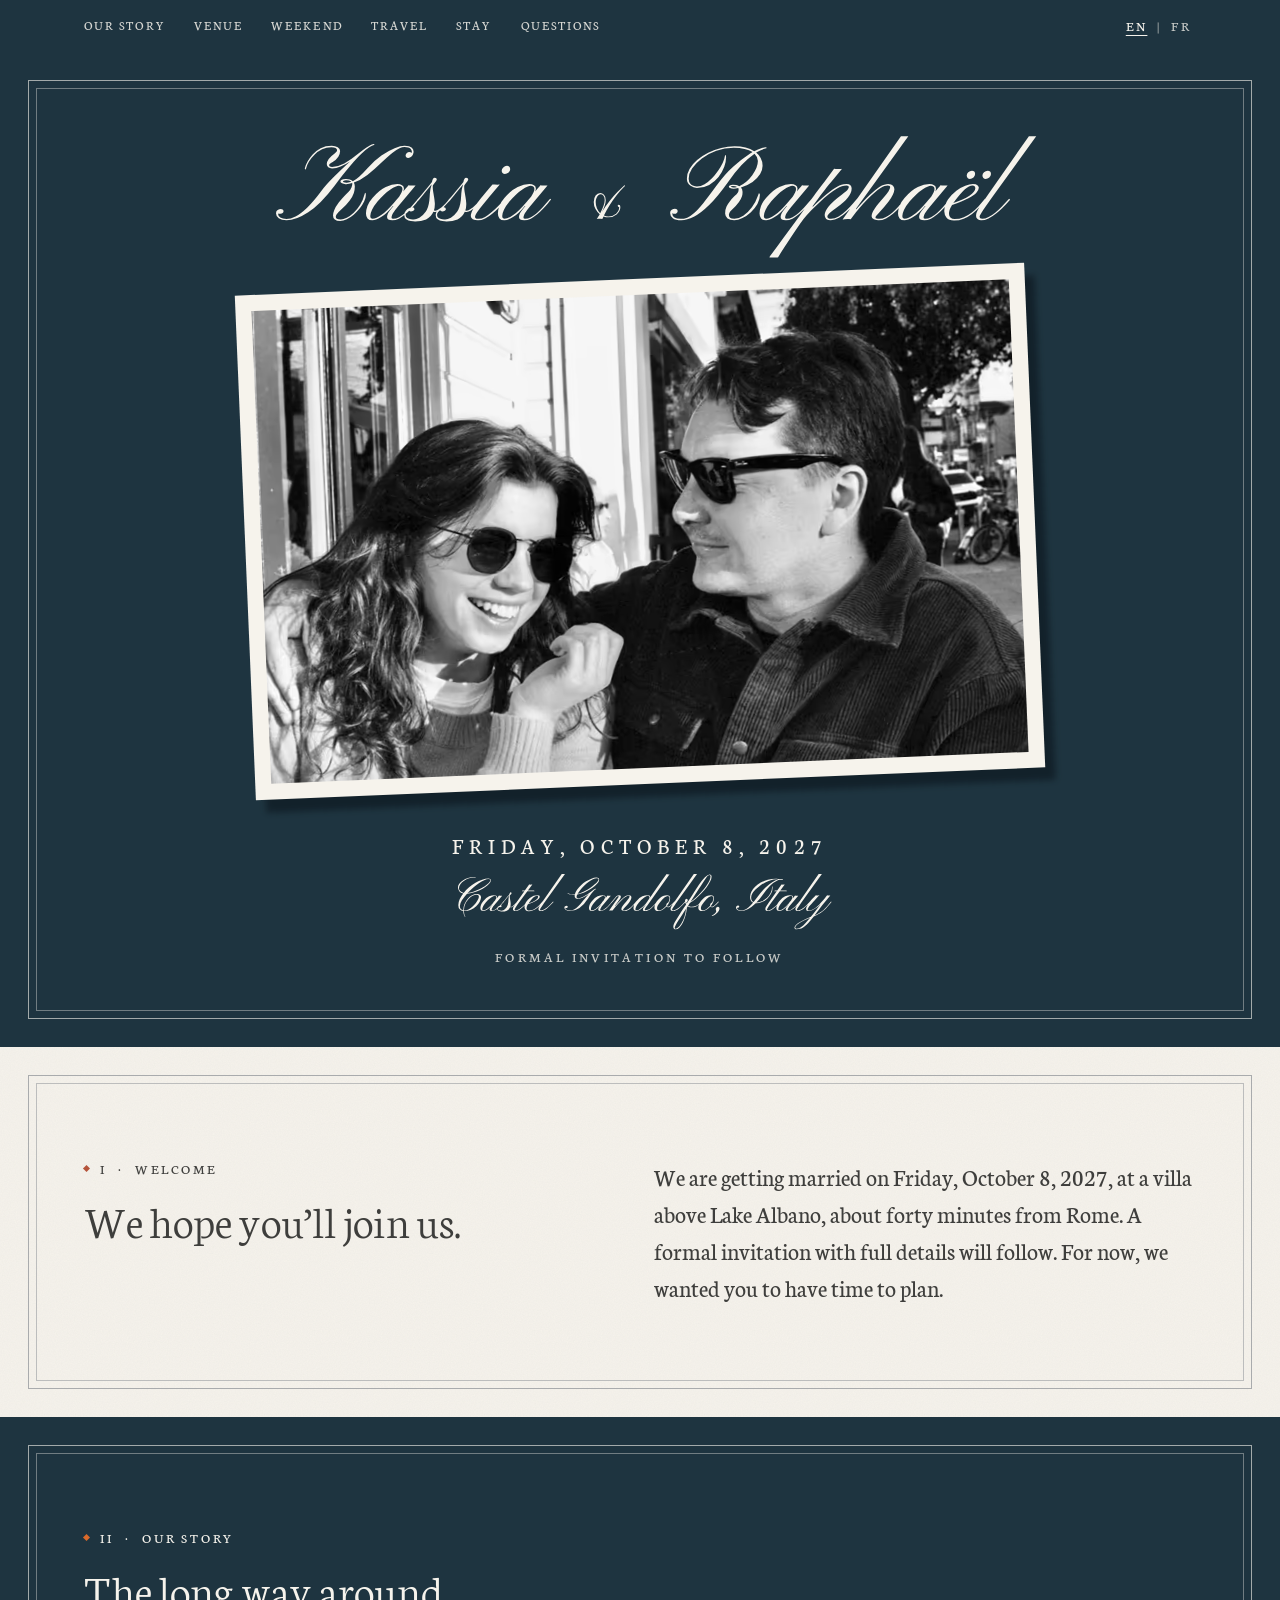
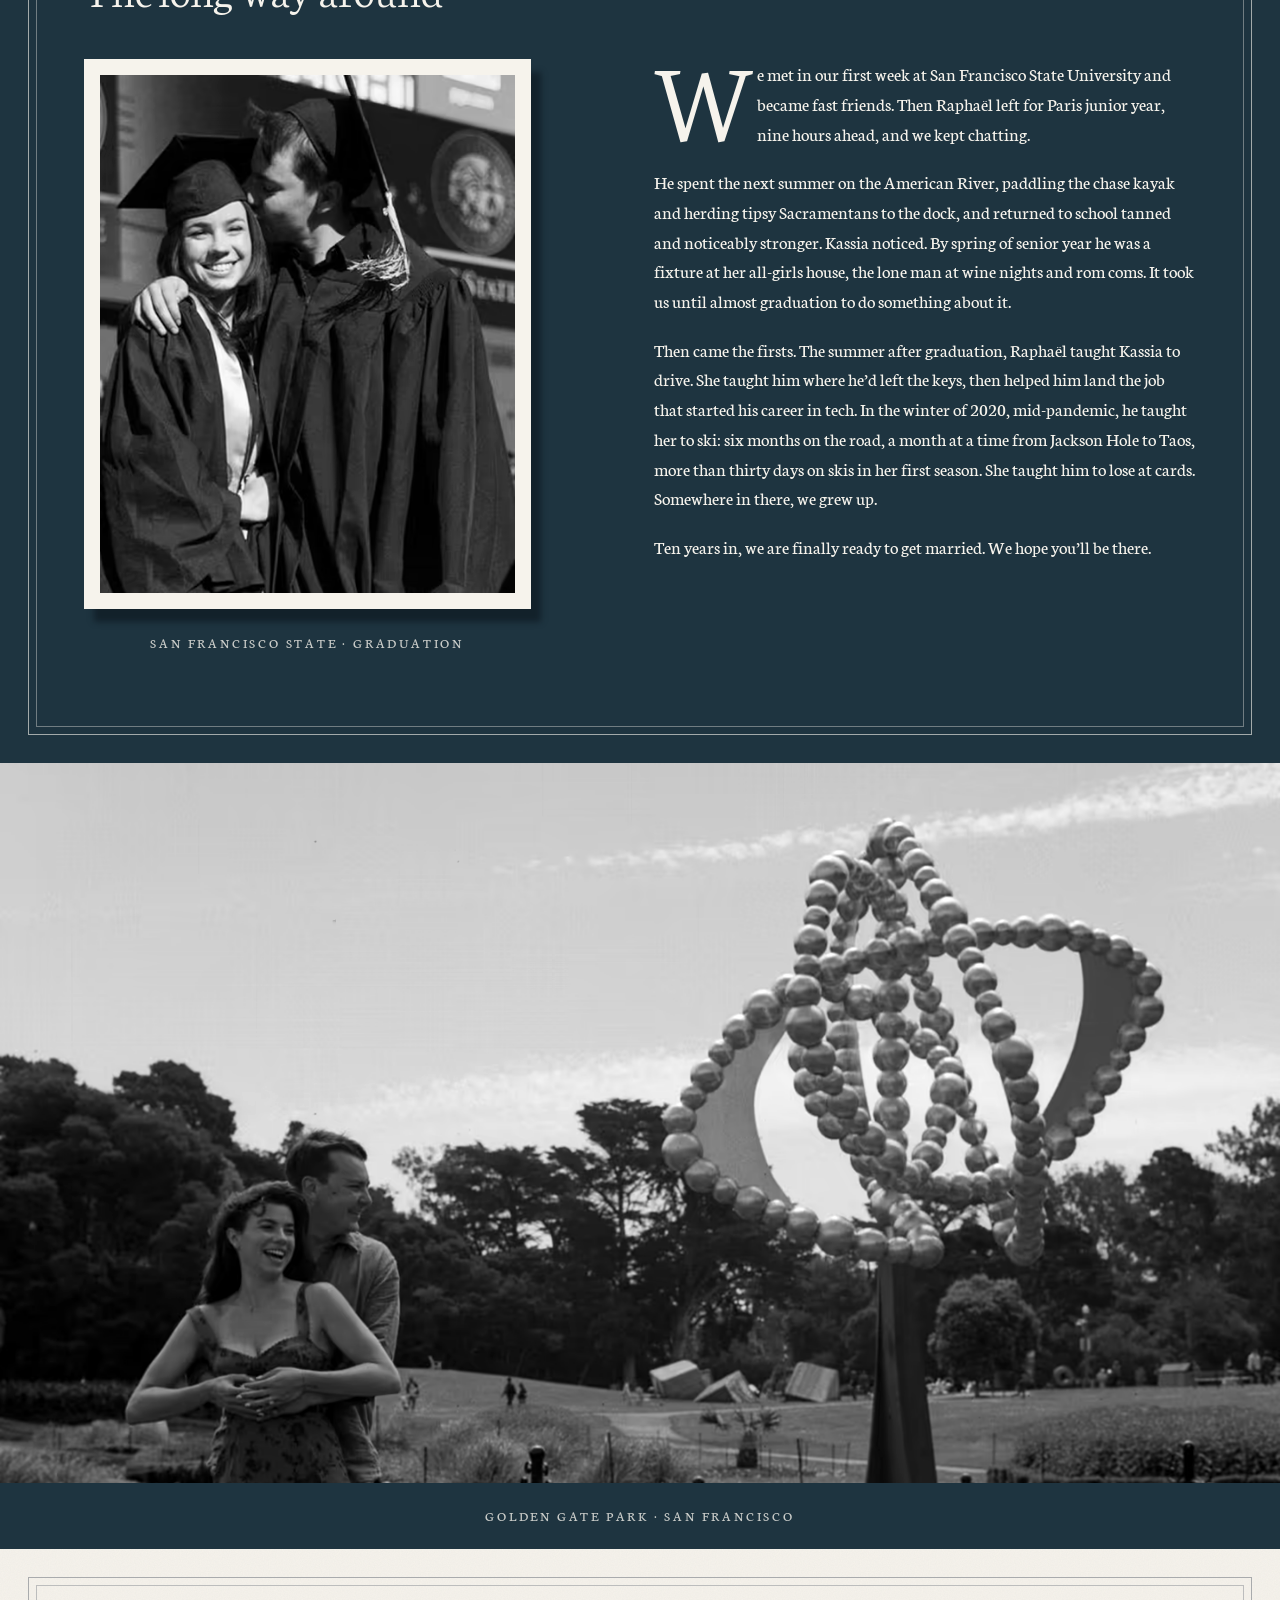
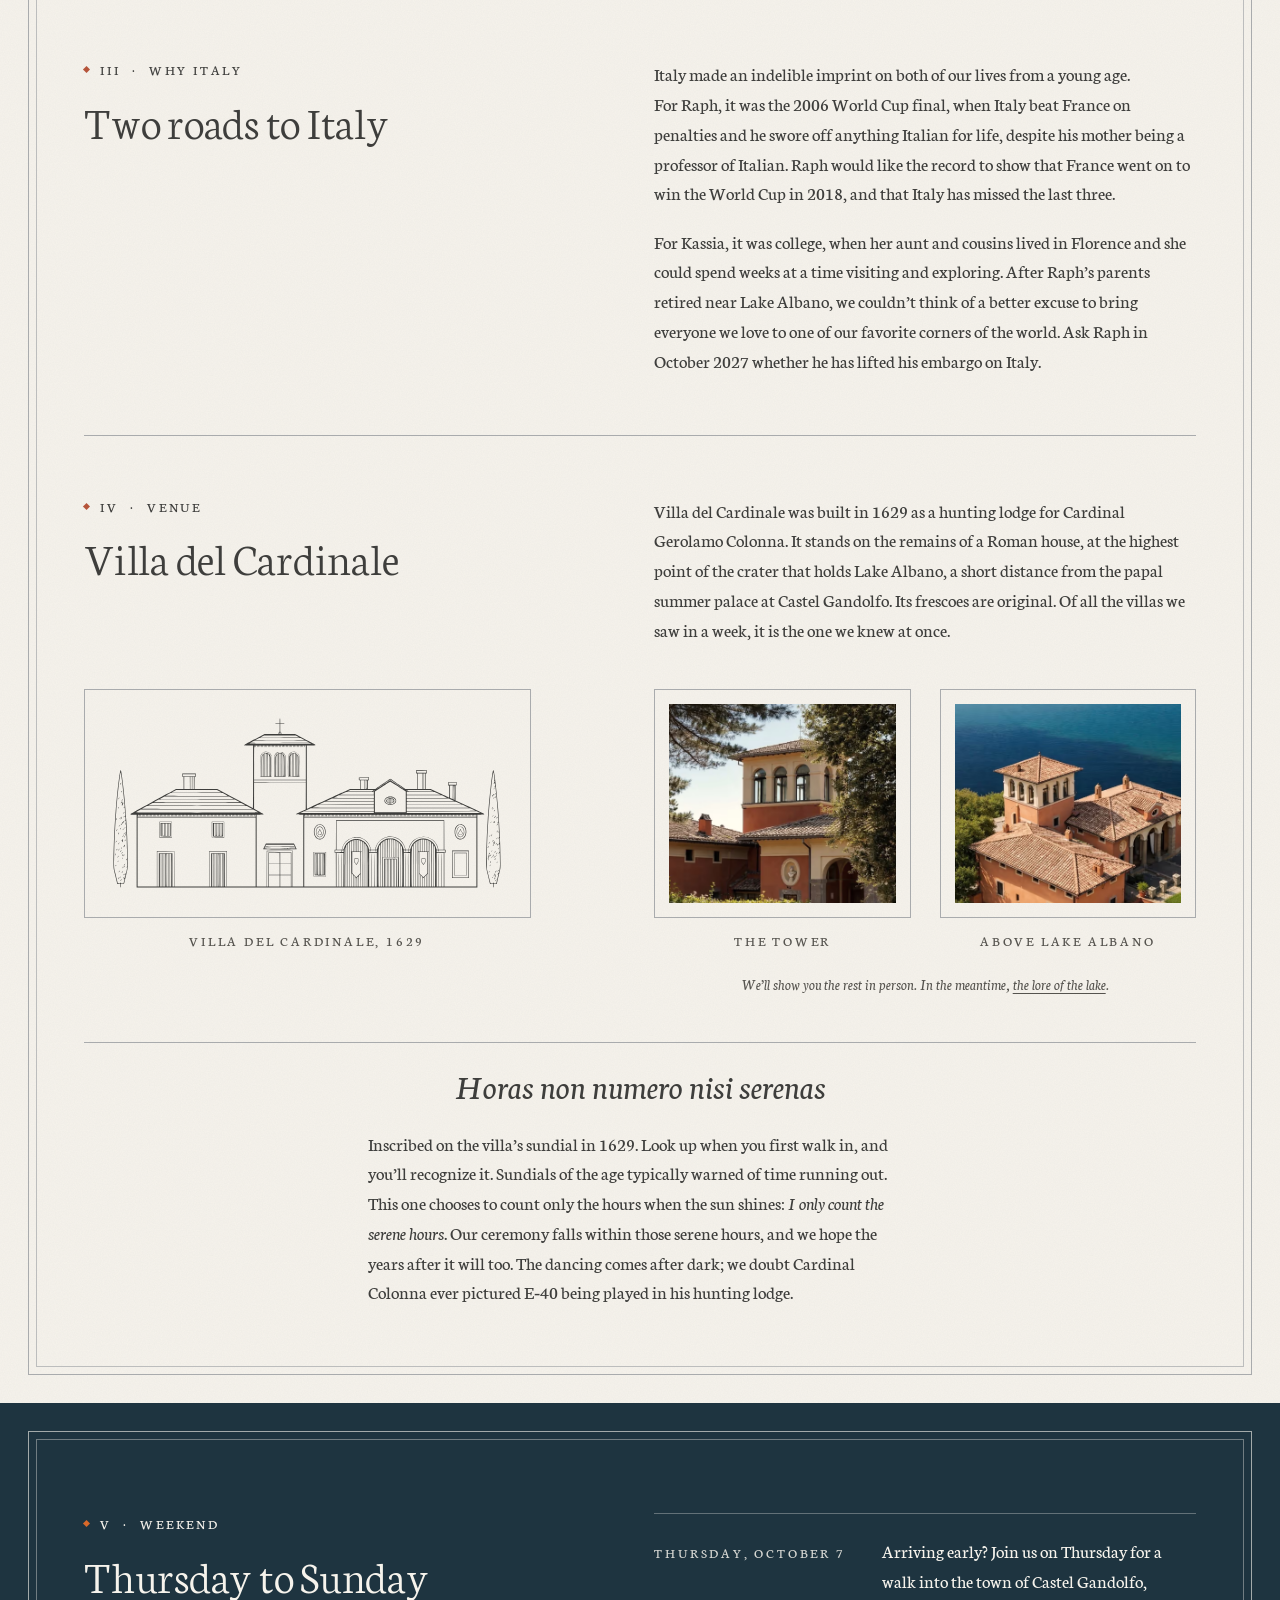
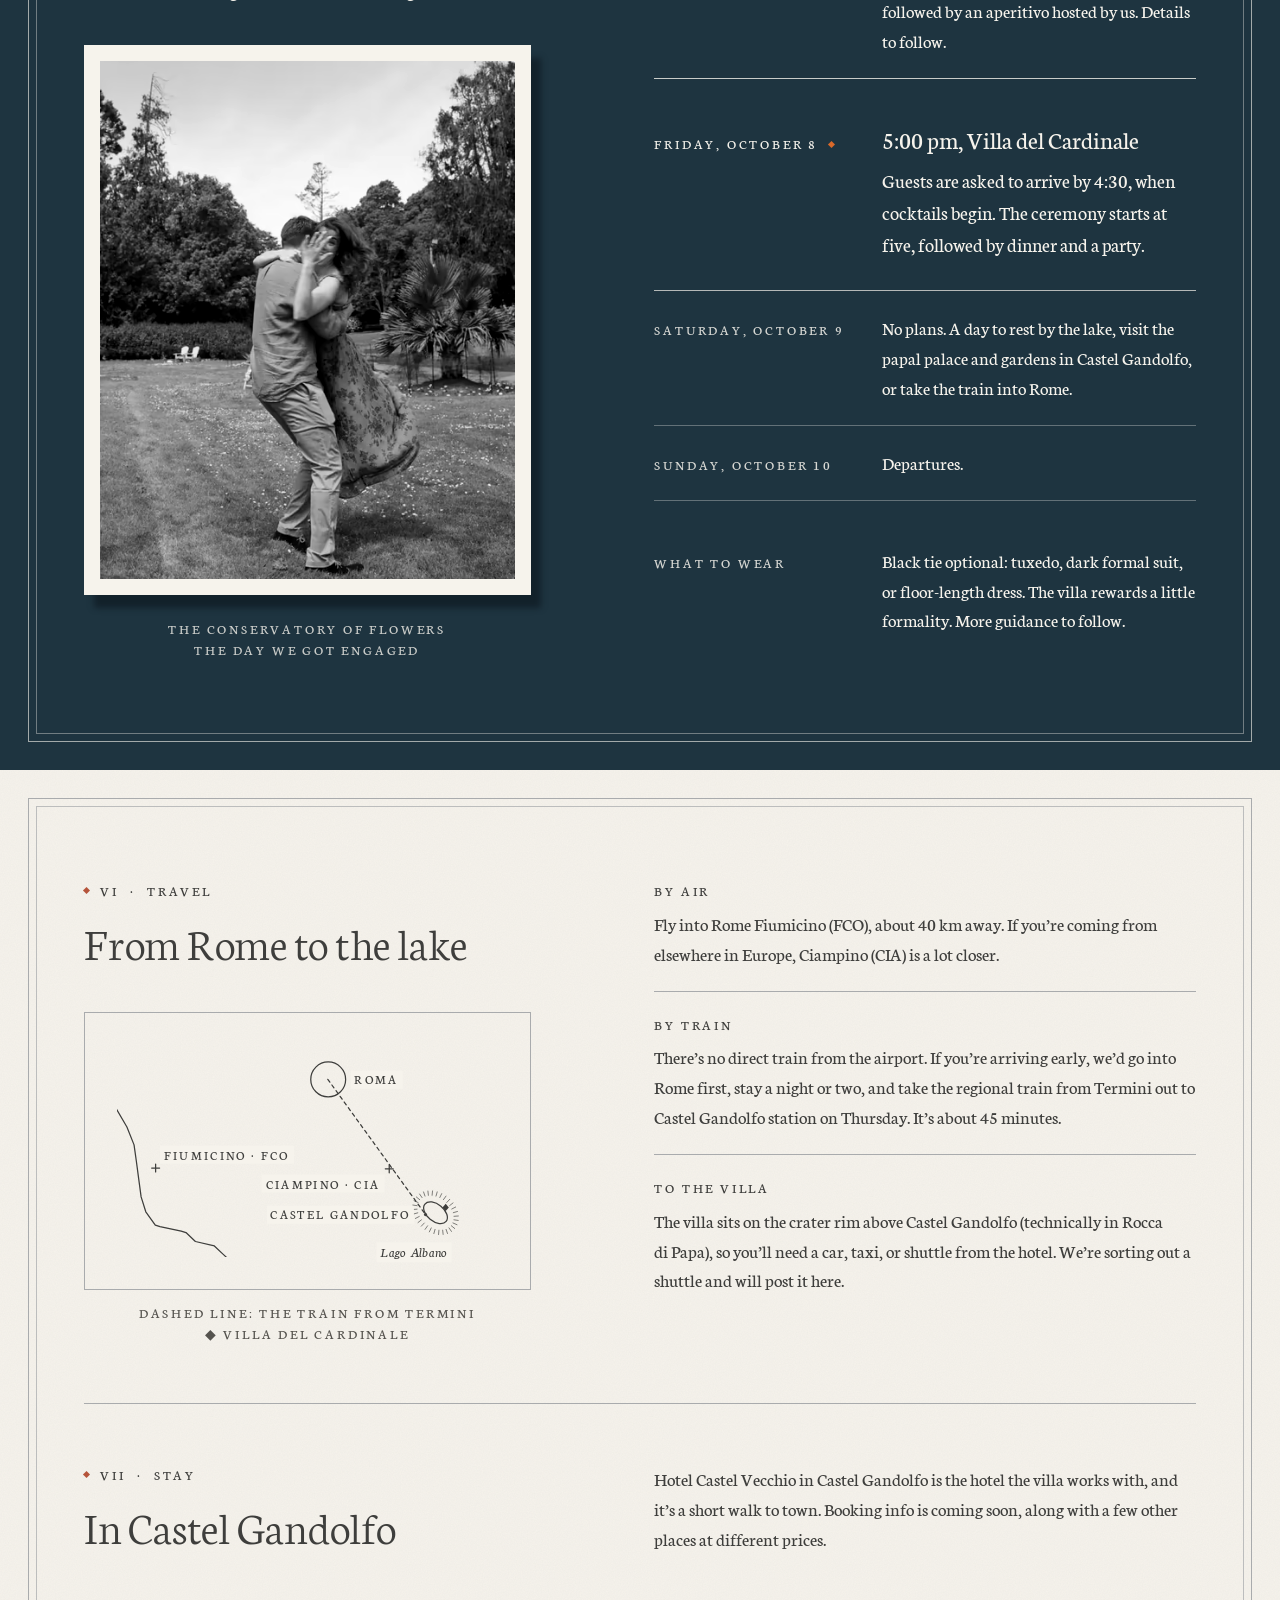
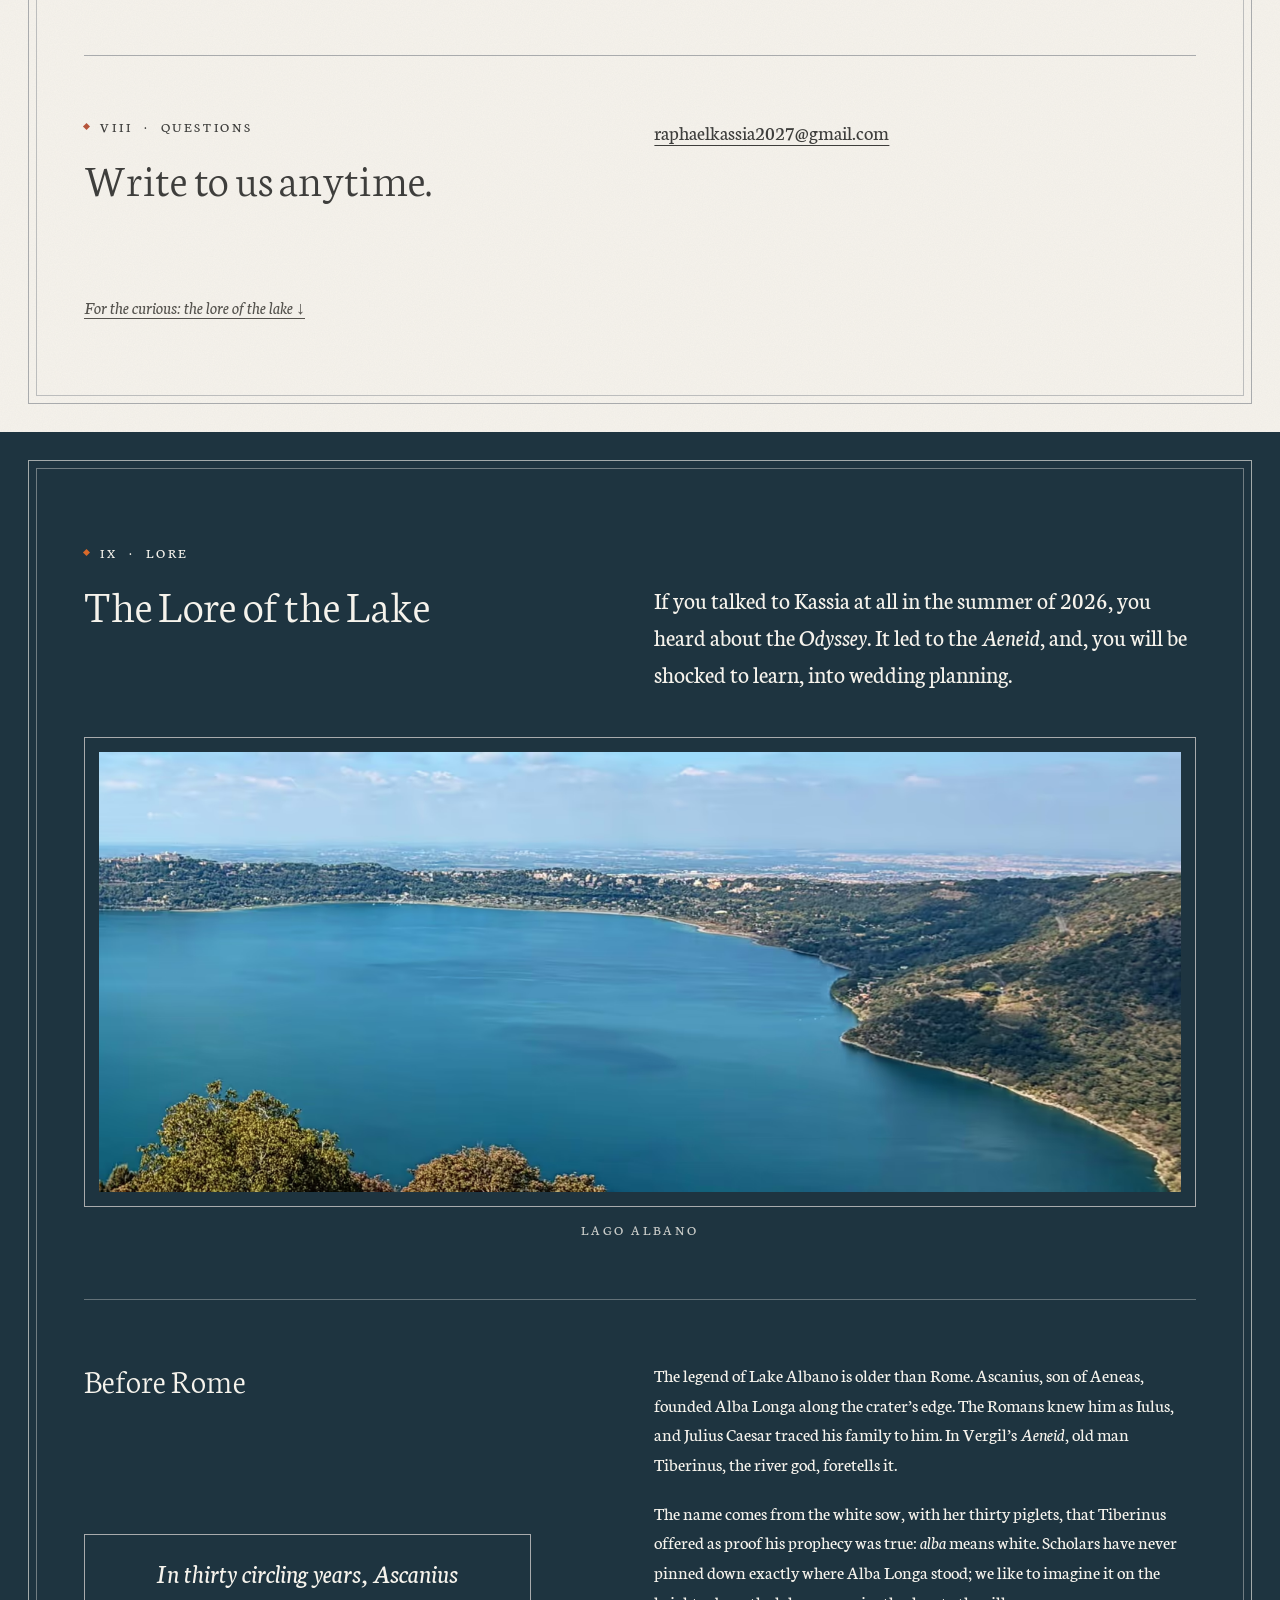
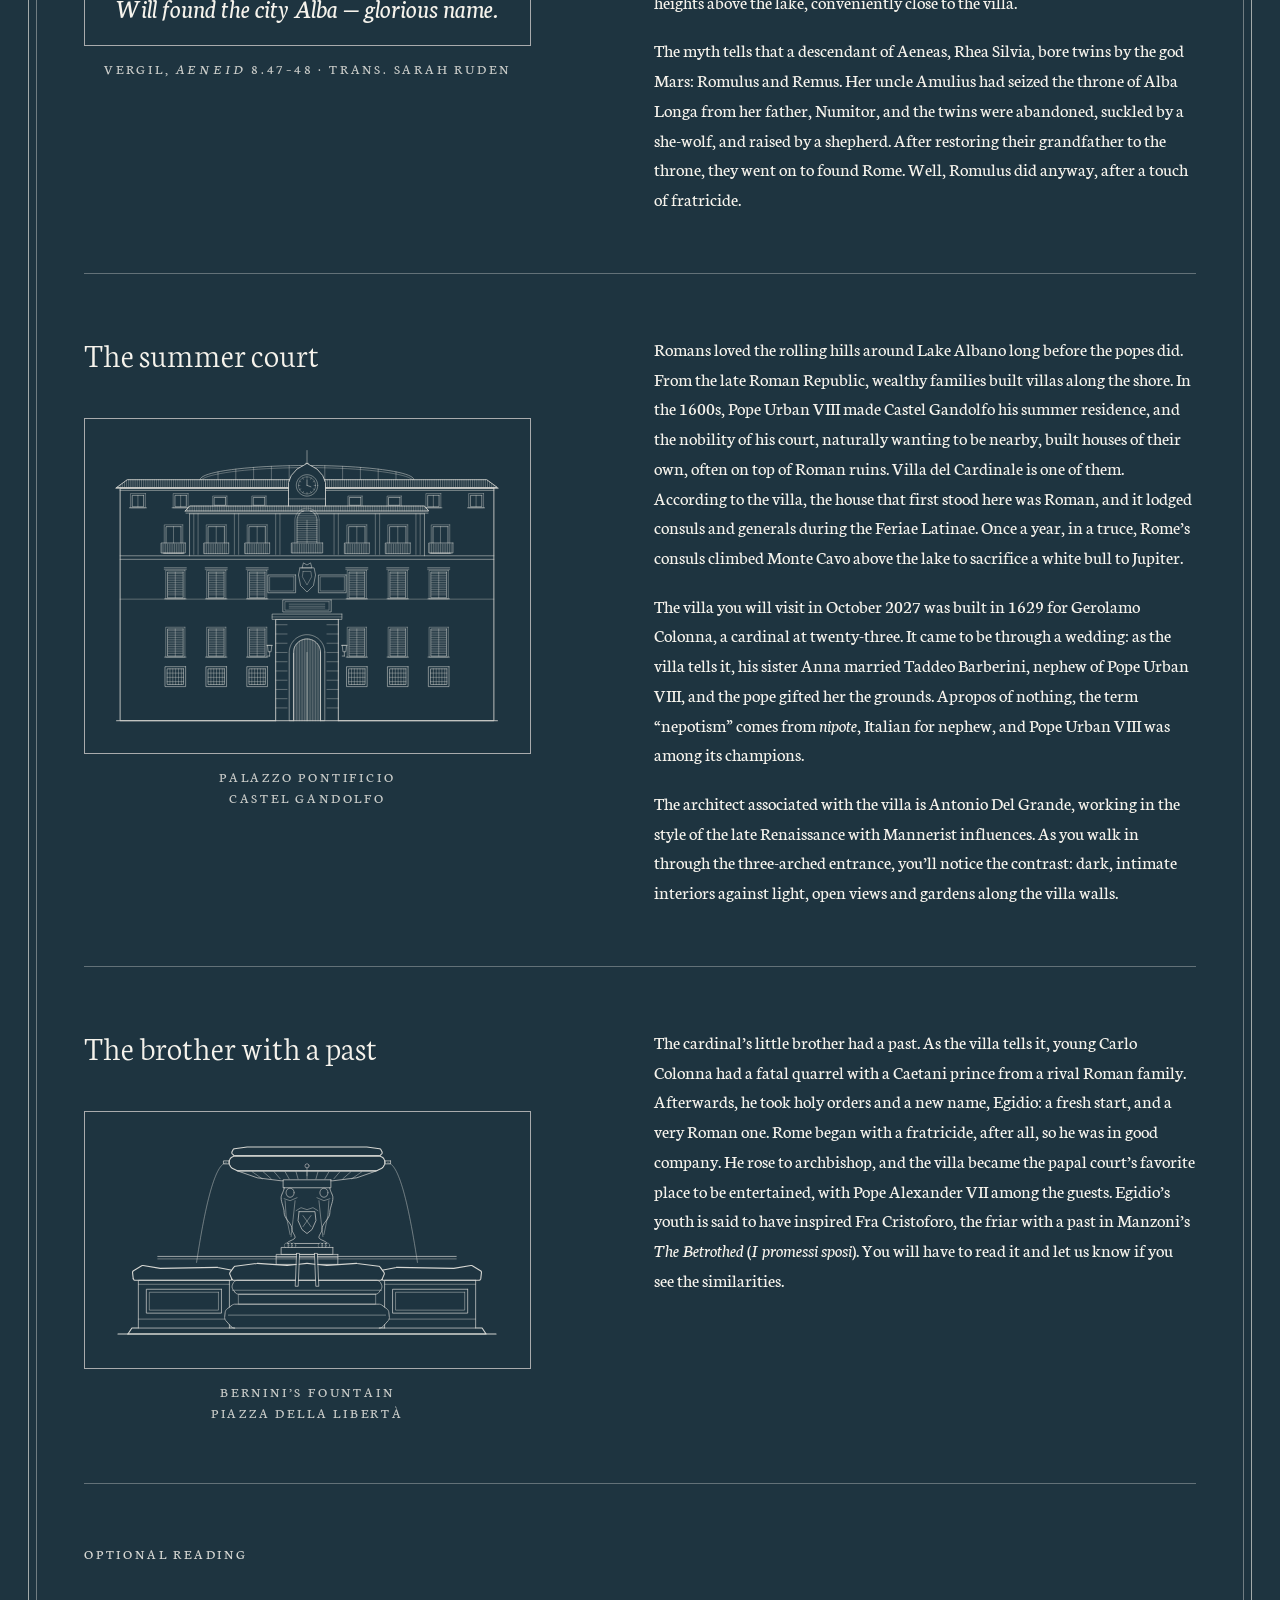
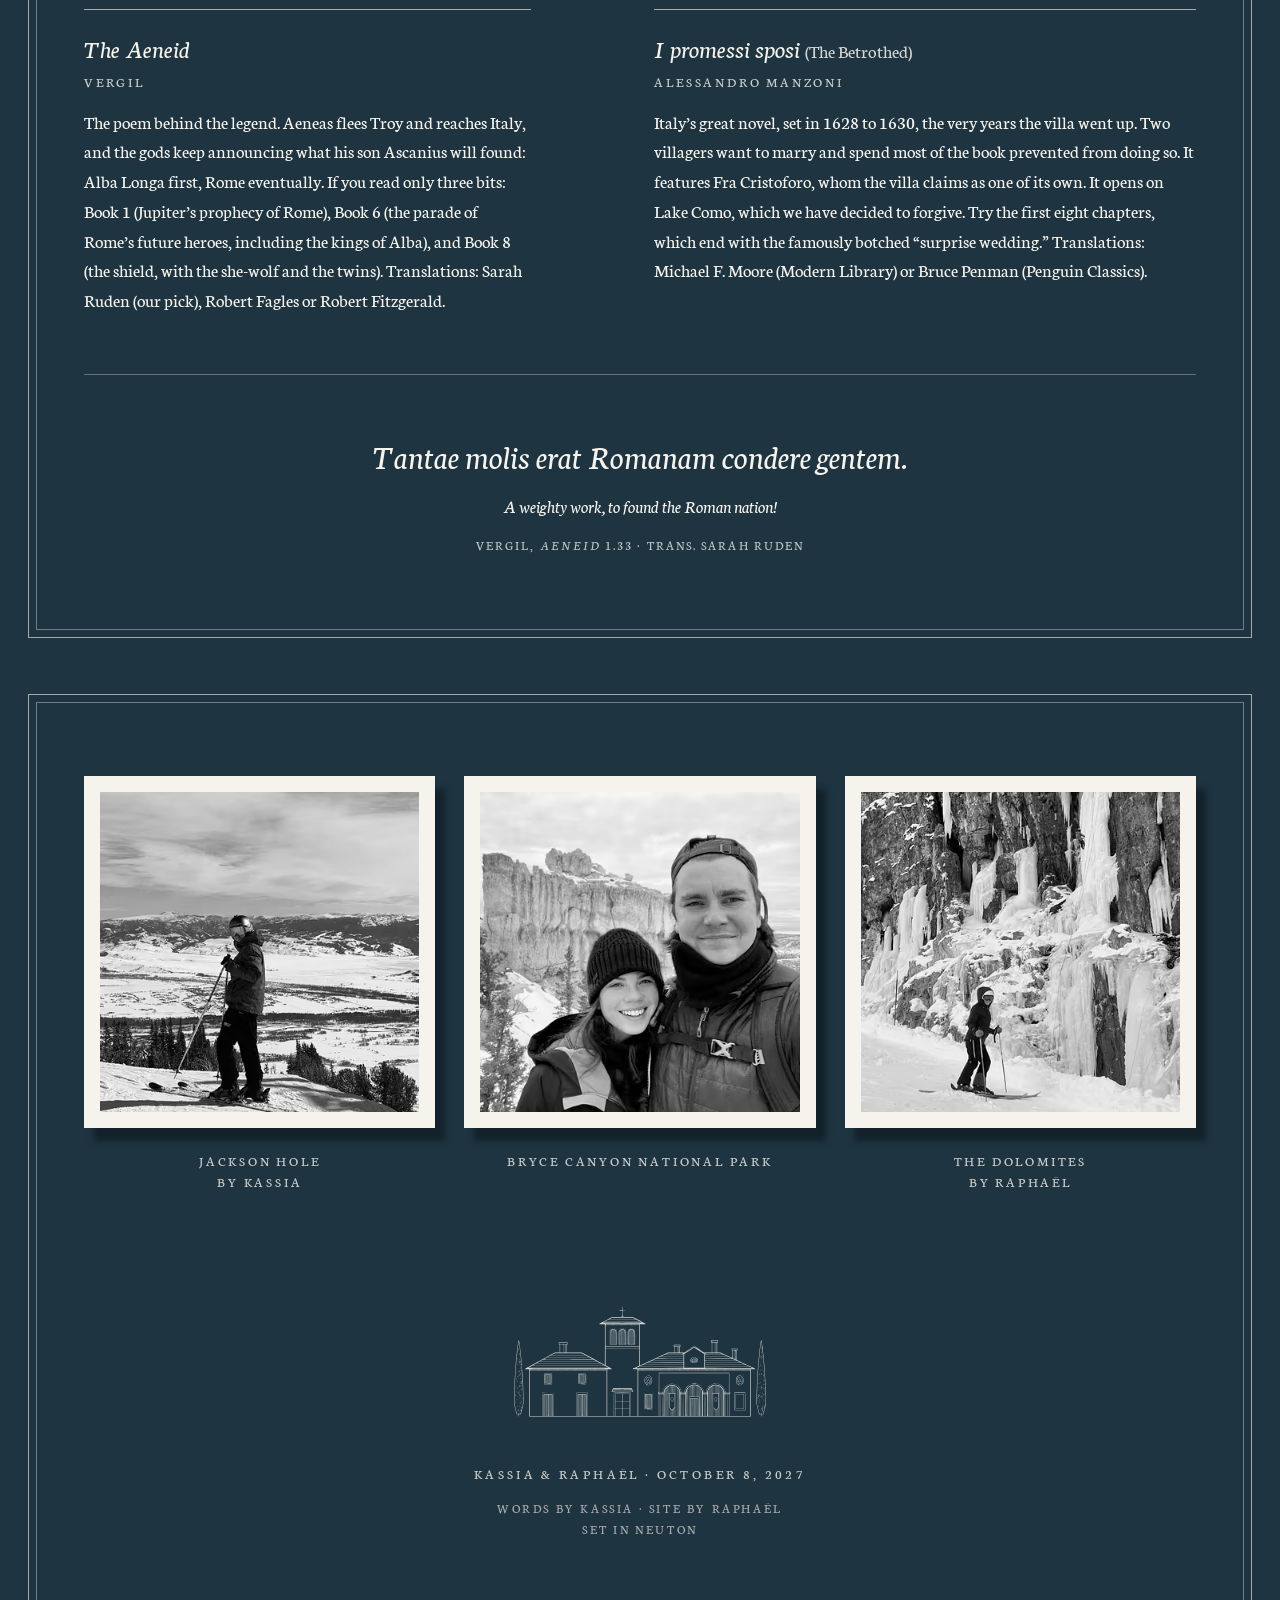
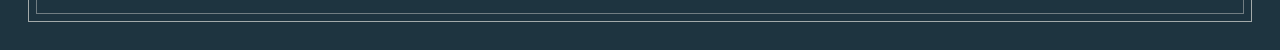
==== index.html @ 66d71f10 "Sculpture photo: the full-resolution film scan Replaces the full-width sculpture photo with Kassia's" ====
<!doctype html>
<html lang="en">
<head>
  <meta charset="utf-8">
  <meta name="viewport" content="width=device-width, initial-scale=1">
  <!-- Private site: keep out of search engines. Link previews (iMessage, WhatsApp, email) still work. -->
  <meta name="robots" content="noindex, nofollow">
  <title>Kassia &amp; Raphaël · October 8, 2027</title>
  <meta name="description" content="Kassia &amp; Raphaël are getting married on Friday, October 8, 2027, at Villa del Cardinale above Lake Albano, near Rome.">
  <meta name="theme-color" content="#1E3440">

  <!-- Link previews (iMessage, WhatsApp, Facebook, Slack, X). Scrapers don't run JavaScript and /fr serves this
       same file, so the preview is in English for both languages. -->
  <meta property="og:type" content="website">
  <meta property="og:site_name" content="Kassia &amp; Raphaël">
  <meta property="og:url" content="https://kassiaraphael.com/">
  <meta property="og:title" content="Kassia &amp; Raphaël · October 8, 2027">
  <meta property="og:description" content="Castel Gandolfo, Italy. We hope you’ll be there.">
  <meta property="og:image" content="https://kassiaraphael.com/images/og.jpg?v=6">
  <meta property="og:image:type" content="image/jpeg">
  <meta property="og:image:width" content="1200">
  <meta property="og:image:height" content="630">
  <meta property="og:image:alt" content="Kassia &amp; Raphaël in script above a tilted black-and-white photograph of the two of them">
  <meta property="og:locale" content="en_US">
  <meta property="og:locale:alternate" content="fr_FR">
  <meta name="twitter:card" content="summary_large_image">
  <meta name="twitter:title" content="Kassia &amp; Raphaël · October 8, 2027">
  <meta name="twitter:description" content="Castel Gandolfo, Italy. We hope you’ll be there.">
  <meta name="twitter:image" content="https://kassiaraphael.com/images/og.jpg?v=6">
  <meta name="twitter:image:alt" content="Kassia &amp; Raphaël in script above a tilted black-and-white photograph of the two of them">

  <!-- Icons: the villa, simplified for 16-48px (source: assets/favicon-source.svg).
       Bump ?v= whenever an icon or the preview image changes, so browsers and apps fetch the new one. -->
  <link rel="icon" href="/favicon.ico?v=3" sizes="16x16 32x32 48x48">
  <link rel="icon" href="/images/icon-192.png?v=3" type="image/png" sizes="192x192">
  <link rel="icon" href="/images/icon-512.png?v=3" type="image/png" sizes="512x512">
  <link rel="apple-touch-icon" href="/images/apple-touch-icon.png?v=3">

  <link rel="preload" href="/fonts/neuton-400.woff2" as="font" type="font/woff2" crossorigin>
  <link rel="preload" as="image" type="image/avif" imagesrcset="/images/hero-cafe-graded-800.avif 800w, /images/hero-cafe-graded-1200.avif 1200w, /images/hero-cafe-graded-1576.avif 1576w" imagesizes="(max-width: 759px) 100vw, 62vw" fetchpriority="high">
  <link rel="stylesheet" href="/styles.css">
  <script>document.documentElement.className = "js";</script>
</head>
<body>
  <a class="skip" href="#main" data-t="skip_link"></a>

  <!-- Sticky, minimal. Nav labels are the section labels (same content keys). -->
  <header class="topbar">
    <!-- Phones: the monogram stands in for the section links -->
    <a class="mono" href="#main" aria-label="K &amp; R, Kassia &amp; Raphaël, back to the top">K&nbsp;&amp;&nbsp;R</a>
    <nav class="nav" data-t-aria="nav_label">
      <a href="#story" data-t="story_label"></a>
      <a href="#venue" data-t="venue_label"></a>
      <a href="#weekend" data-t="weekend_label"></a>
      <a href="#travel" data-t="travel_label"></a>
      <a href="#stay" data-t="stay_label"></a>
      <a href="#questions" data-t="questions_label"></a>
    </nav>
    <div class="lang" role="group" data-t-aria="lang_label">
      <button type="button" data-lang="en" aria-pressed="true" lang="en">EN</button>
      <span aria-hidden="true">|</span>
      <button type="button" data-lang="fr" aria-pressed="false" lang="fr">FR</button>
    </div>
  </header>

  <noscript><p class="noscript">This page needs JavaScript to show its text. · Cette page a besoin de JavaScript pour afficher son texte. · raphaelkassia2027@gmail.com</p></noscript>

  <main id="main">
    <!-- HERO (albano) -->
    <section class="sheet albano hero">
      <!-- Script lines are outlined Pinyon Script (SVG paths, no web font); the words are in the visually hidden text. -->
      <h1 class="names"><span class="vh">Kassia &amp; Raphaël</span><span class="name" aria-hidden="true"><svg class="glyphs" viewBox="0 -1768 5084 2555" style="width:2.4824em" aria-hidden="true" focusable="false"><path d="M199 2Q105 2 52 -38Q0 -77 0 -132Q0 -178 31 -196Q62 -215 93 -215Q109 -215 126 -205Q143 -195 143 -170Q143 -151 126 -136Q109 -121 86 -121Q73 -121 61 -122Q49 -124 39 -130V-124Q39 -81 82 -52Q125 -24 198 -24Q274 -24 371 -73Q468 -122 590 -239Q713 -356 863 -560Q946 -673 1090 -816Q1234 -959 1403 -1115Q1309 -1052 1226 -1018Q1143 -983 1063 -983Q1019 -983 991 -1004Q963 -1024 963 -1064Q963 -1160 1112 -1267Q1159 -1300 1159 -1321Q1159 -1354 1130 -1368Q1100 -1383 1050 -1383Q956 -1383 874 -1344Q793 -1305 730 -1244Q666 -1182 626 -1114Q585 -1046 572 -988Q564 -962 558 -962Q547 -962 547 -980Q547 -990 549 -996Q560 -1039 596 -1108Q633 -1177 695 -1246Q757 -1316 848 -1364Q938 -1411 1057 -1411Q1126 -1411 1171 -1382Q1216 -1354 1216 -1311Q1216 -1260 1182 -1204Q1148 -1149 1068 -1099Q1040 -1081 1024 -1070Q1008 -1060 1008 -1043Q1008 -1030 1024 -1020Q1039 -1011 1063 -1011Q1173 -1011 1294 -1076Q1415 -1140 1551 -1255Q1648 -1333 1709 -1374Q1770 -1415 1804 -1430Q1838 -1446 1853 -1446Q1867 -1446 1867 -1438Q1867 -1429 1857 -1426Q1825 -1417 1769 -1382Q1713 -1347 1625 -1264Q1537 -1182 1410 -1034Q1282 -886 1107 -651Q848 -307 611 -152Q374 2 199 2ZM1217 14Q1081 14 1081 -90Q1081 -132 1104 -190Q1126 -249 1190 -334Q1254 -419 1377 -540Q1415 -577 1431 -620Q1447 -662 1447 -685Q1447 -695 1444 -704Q1384 -685 1331 -684Q1282 -682 1252 -699Q1221 -716 1221 -735Q1221 -752 1247 -766Q1273 -781 1323 -782Q1364 -783 1399 -774Q1434 -764 1457 -741Q1517 -771 1582 -831Q1648 -891 1730 -983Q1866 -1132 2000 -1226Q2135 -1321 2250 -1366Q2364 -1412 2438 -1412Q2535 -1412 2576 -1374Q2617 -1337 2607 -1281Q2599 -1235 2570 -1208Q2540 -1181 2509 -1181Q2479 -1181 2467 -1200Q2455 -1218 2459 -1239Q2462 -1259 2482 -1276Q2502 -1292 2527 -1292Q2555 -1292 2571 -1277L2575 -1295Q2581 -1321 2552 -1355Q2523 -1389 2438 -1389Q2394 -1389 2342 -1364Q2289 -1340 2211 -1278Q2133 -1216 2011 -1102Q1867 -960 1733 -860Q1599 -759 1477 -715Q1495 -681 1495 -638Q1495 -582 1476 -518Q1456 -454 1398 -374Q1341 -295 1227 -193Q1169 -141 1152 -113Q1134 -85 1134 -67Q1134 -41 1154 -28Q1175 -14 1230 -14Q1277 -14 1342 -48Q1407 -81 1474 -144Q1541 -206 1596 -294Q1651 -382 1678 -490Q1686 -521 1692 -521Q1704 -521 1704 -483Q1704 -426 1673 -359Q1642 -292 1590 -226Q1537 -160 1473 -106Q1409 -52 1342 -19Q1276 14 1217 14ZM1345 -712Q1389 -714 1428 -729Q1410 -746 1382 -754Q1353 -762 1325 -760Q1303 -759 1286 -750Q1270 -742 1270 -736Q1270 -727 1288 -719Q1305 -711 1345 -712ZM1829 2Q1765 2 1736 -33Q1706 -68 1706 -129Q1706 -196 1734 -272Q1763 -348 1829 -423Q1964 -580 2082 -632Q2199 -685 2302 -685Q2354 -685 2390 -663Q2426 -641 2426 -603Q2426 -574 2414 -544Q2446 -582 2468 -610Q2491 -639 2512 -665Q2538 -657 2572 -657Q2586 -657 2610 -658Q2634 -659 2647 -661L2310 -255Q2246 -179 2218 -132Q2190 -84 2190 -58Q2190 -26 2221 -26Q2275 -26 2333 -58Q2391 -89 2447 -138Q2503 -188 2552 -242Q2601 -295 2638 -340Q2676 -386 2696 -408L2716 -391Q2694 -366 2654 -319Q2614 -272 2562 -217Q2511 -162 2452 -112Q2392 -62 2330 -30Q2267 2 2206 2Q2106 2 2106 -60Q2106 -83 2114 -106Q2123 -130 2149 -168Q2175 -205 2227 -268L2217 -272Q2095 -122 1992 -60Q1888 2 1829 2ZM1833 -28Q1897 -28 2002 -102Q2107 -177 2254 -351Q2278 -380 2298 -405Q2319 -430 2338 -452Q2361 -487 2380 -525Q2398 -563 2398 -594Q2398 -625 2376 -640Q2354 -654 2328 -654Q2279 -654 2170 -584Q2060 -513 1929 -358Q1854 -268 1821 -198Q1788 -128 1788 -80Q1788 -28 1833 -28ZM2638 23Q2607 23 2558 15Q2509 7 2470 -19Q2432 -45 2432 -100Q2432 -150 2462 -182Q2493 -215 2530 -231Q2567 -247 2585 -247Q2626 -247 2626 -209Q2625 -193 2604 -180Q2582 -166 2556 -166Q2544 -166 2532 -174Q2521 -183 2514 -187Q2503 -176 2480 -154Q2458 -133 2458 -99Q2458 -61 2488 -42Q2519 -24 2557 -18Q2595 -13 2615 -13Q2657 -13 2720 -46Q2783 -80 2838 -159Q2892 -238 2908 -374Q2913 -422 2918 -507Q2922 -592 2949 -670Q2950 -673 2950 -679Q2912 -632 2868 -578Q2824 -524 2784 -474Q2743 -424 2714 -389Q2694 -365 2685 -358Q2676 -351 2677 -351Q2676 -351 2670 -350Q2663 -350 2659 -357Q2657 -362 2668 -376Q2680 -390 2693 -406Q2716 -432 2764 -489Q2812 -546 2866 -611Q2919 -676 2958 -726Q2964 -756 2976 -780Q2988 -804 3010 -804Q3050 -804 3050 -771Q3049 -752 3004 -700Q2977 -668 2975 -658Q2973 -649 2973 -634Q2972 -598 2980 -544Q2989 -491 2999 -432Q3009 -374 3012 -321Q3015 -242 2994 -184Q3010 -182 3021 -182Q3053 -182 3094 -211Q3136 -240 3177 -280Q3218 -320 3248 -356Q3279 -392 3289 -406L3311 -389Q3294 -371 3261 -334Q3228 -296 3186 -256Q3144 -215 3100 -186Q3057 -158 3018 -158Q3009 -158 3001 -158Q2993 -159 2985 -160Q2938 -56 2846 -16Q2754 23 2638 23ZM3234 23Q3203 23 3154 15Q3105 7 3066 -19Q3028 -45 3028 -100Q3028 -150 3058 -182Q3089 -215 3126 -231Q3163 -247 3181 -247Q3222 -247 3222 -209Q3221 -193 3200 -180Q3178 -166 3152 -166Q3140 -166 3128 -174Q3117 -183 3110 -187Q3099 -176 3076 -154Q3054 -133 3054 -99Q3054 -61 3084 -42Q3115 -24 3153 -18Q3191 -13 3211 -13Q3253 -13 3316 -46Q3379 -80 3434 -159Q3488 -238 3504 -374Q3509 -422 3514 -507Q3518 -592 3545 -670Q3546 -673 3546 -679Q3508 -632 3464 -578Q3420 -524 3380 -474Q3339 -424 3310 -389Q3290 -365 3281 -358Q3272 -351 3273 -351Q3272 -351 3266 -350Q3259 -350 3255 -357Q3253 -362 3264 -376Q3276 -390 3289 -406Q3312 -432 3360 -489Q3408 -546 3462 -611Q3515 -676 3554 -726Q3560 -756 3572 -780Q3584 -804 3606 -804Q3646 -804 3646 -771Q3645 -752 3600 -700Q3573 -668 3571 -658Q3569 -649 3569 -634Q3568 -598 3576 -544Q3585 -491 3595 -432Q3605 -374 3608 -321Q3611 -242 3590 -184Q3606 -182 3617 -182Q3649 -182 3690 -211Q3732 -240 3773 -280Q3814 -320 3844 -356Q3875 -392 3885 -406L3907 -389Q3890 -371 3857 -334Q3824 -296 3782 -256Q3740 -215 3696 -186Q3653 -158 3614 -158Q3605 -158 3597 -158Q3589 -159 3581 -160Q3534 -56 3442 -16Q3350 23 3234 23ZM4341 -876Q4313 -876 4296 -894Q4280 -911 4280 -938Q4280 -973 4310 -1002Q4339 -1032 4380 -1032Q4408 -1032 4424 -1014Q4441 -995 4441 -969Q4441 -932 4410 -904Q4378 -876 4341 -876ZM3830 2Q3769 2 3732 -20Q3694 -43 3694 -81Q3694 -111 3709 -150Q3724 -190 3766 -254Q3809 -318 3890 -420Q3972 -523 4105 -678Q4114 -677 4148 -676Q4182 -675 4201 -675Q4218 -675 4226 -676Q4235 -676 4243 -677Q4097 -505 4004 -394Q3912 -283 3862 -217Q3812 -151 3793 -116Q3774 -81 3774 -60Q3774 -34 3802 -30Q3830 -26 3847 -26Q3901 -26 3965 -62Q4029 -99 4092 -154Q4156 -208 4210 -264Q4265 -320 4300 -360Q4335 -401 4341 -407L4361 -389Q4350 -377 4313 -334Q4276 -291 4221 -234Q4166 -178 4100 -124Q4035 -70 3966 -34Q3896 2 3830 2ZM4331 2Q4267 2 4238 -33Q4208 -68 4208 -129Q4208 -196 4236 -272Q4265 -348 4331 -423Q4466 -580 4584 -632Q4701 -685 4804 -685Q4856 -685 4892 -663Q4928 -641 4928 -603Q4928 -574 4916 -544Q4948 -582 4970 -610Q4993 -639 5014 -665Q5040 -657 5074 -657Q5088 -657 5112 -658Q5136 -659 5149 -661L4812 -255Q4748 -179 4720 -132Q4692 -84 4692 -58Q4692 -26 4723 -26Q4777 -26 4835 -58Q4893 -89 4949 -138Q5005 -188 5054 -242Q5103 -295 5140 -340Q5178 -386 5198 -408L5218 -391Q5196 -366 5156 -319Q5116 -272 5064 -217Q5013 -162 4954 -112Q4894 -62 4832 -30Q4769 2 4708 2Q4608 2 4608 -60Q4608 -83 4616 -106Q4625 -130 4651 -168Q4677 -205 4729 -268L4719 -272Q4597 -122 4494 -60Q4390 2 4331 2ZM4335 -28Q4399 -28 4504 -102Q4609 -177 4756 -351Q4780 -380 4800 -405Q4821 -430 4840 -452Q4863 -487 4882 -525Q4900 -563 4900 -594Q4900 -625 4878 -640Q4856 -654 4830 -654Q4781 -654 4672 -584Q4562 -513 4431 -358Q4356 -268 4323 -198Q4290 -128 4290 -80Q4290 -28 4335 -28Z"/></svg></span> <span class="name2" aria-hidden="true"><span class="amp"><svg class="glyphs" viewBox="0 -1768 1582 2555" style="width:0.7725em" aria-hidden="true" focusable="false"><path d="M681 -18Q666 -21 638 -22Q611 -24 590 -24Q579 -24 562 -23Q544 -22 520 -19Q543 -56 564 -91Q585 -126 604 -159Q527 -221 478 -314Q430 -407 430 -513Q430 -627 485 -703Q540 -779 622 -779Q681 -779 730 -724Q780 -668 780 -564Q780 -507 750 -415Q720 -323 670 -224Q798 -422 910 -562Q1022 -702 1120 -803Q1217 -904 1303 -984Q1320 -1000 1331 -1000Q1343 -1000 1343 -991Q1343 -984 1311 -953Q1208 -853 1103 -720Q998 -587 902 -434Q805 -281 727 -119Q790 -93 860 -93Q987 -93 1082 -174Q1123 -211 1148 -257Q1172 -303 1172 -353Q1172 -356 1170 -368Q1130 -370 1130 -404Q1130 -415 1139 -424Q1148 -433 1161 -433Q1207 -433 1207 -367Q1207 -306 1178 -250Q1148 -193 1098 -152Q993 -66 854 -66Q785 -66 715 -94ZM619 -188Q687 -313 718 -410Q750 -508 750 -575Q750 -652 714 -696Q677 -739 633 -739Q597 -739 564 -707Q530 -675 508 -623Q487 -571 487 -511Q487 -413 522 -330Q558 -246 619 -188Z"/></svg></span>&nbsp;<span class="name"><svg class="glyphs" viewBox="0 -1768 6355 2555" style="width:3.1030em" aria-hidden="true" focusable="false"><path d="M252 2Q143 2 92 -38Q40 -78 40 -135Q40 -179 71 -198Q102 -218 133 -218Q150 -218 166 -207Q183 -196 183 -172Q183 -153 166 -138Q150 -122 128 -122Q115 -122 102 -124Q90 -126 80 -133V-127Q80 -83 122 -54Q165 -26 239 -26Q305 -26 365 -49Q425 -72 496 -136Q568 -201 668 -324Q768 -447 914 -648Q1074 -872 1235 -1015Q1396 -1158 1565 -1270Q1575 -1276 1584 -1282Q1594 -1287 1604 -1292Q1543 -1333 1452 -1353Q1360 -1373 1247 -1373Q1073 -1373 917 -1317Q761 -1261 642 -1172Q523 -1083 456 -980Q390 -878 393 -784Q395 -730 420 -698Q446 -666 482 -652Q517 -638 549 -638Q621 -638 694 -682Q767 -727 834 -796Q900 -866 953 -944Q1006 -1023 1039 -1092Q1072 -1161 1076 -1203Q1080 -1237 1091 -1237Q1101 -1237 1101 -1205Q1104 -1117 1067 -1014Q1030 -912 958 -820Q885 -728 781 -670Q677 -612 547 -612Q482 -612 422 -658Q361 -703 359 -779Q356 -878 408 -970Q460 -1063 552 -1141Q644 -1219 762 -1278Q879 -1336 1008 -1368Q1137 -1401 1262 -1401Q1492 -1401 1635 -1309Q1712 -1348 1768 -1366Q1824 -1384 1852 -1384Q1871 -1384 1872 -1374Q1872 -1362 1844 -1358Q1767 -1342 1671 -1283Q1787 -1189 1793 -1042Q1797 -958 1747 -876Q1697 -793 1604 -726Q1510 -660 1383 -622Q1412 -592 1413 -544Q1416 -499 1403 -454Q1390 -408 1346 -348Q1302 -287 1212 -197Q1178 -168 1166 -144Q1154 -119 1155 -99Q1155 -69 1177 -48Q1199 -26 1260 -26Q1340 -26 1428 -85Q1515 -144 1591 -247Q1667 -350 1711 -480Q1719 -510 1725 -510Q1743 -510 1743 -481Q1744 -394 1696 -308Q1648 -223 1572 -153Q1496 -83 1412 -40Q1327 2 1255 2Q1174 2 1130 -32Q1086 -67 1084 -121Q1082 -195 1108 -254Q1134 -313 1175 -362Q1216 -411 1257 -453Q1310 -497 1325 -526Q1340 -555 1339 -583Q1339 -597 1333 -609Q1308 -603 1285 -600Q1262 -598 1242 -598Q1199 -598 1177 -610Q1155 -621 1154 -636Q1153 -648 1172 -660Q1192 -671 1230 -671Q1263 -671 1294 -666Q1326 -660 1351 -646Q1420 -675 1484 -730Q1548 -785 1598 -854Q1649 -923 1678 -994Q1706 -1065 1704 -1126Q1701 -1206 1641 -1263Q1522 -1182 1391 -1042Q1260 -901 1133 -716Q939 -444 780 -287Q620 -130 490 -64Q360 2 252 2ZM1237 -621Q1272 -621 1310 -632Q1282 -648 1230 -648Q1190 -648 1190 -638Q1190 -634 1202 -628Q1214 -621 1237 -621ZM1859 2Q1795 2 1766 -33Q1736 -68 1736 -129Q1736 -196 1764 -272Q1793 -348 1859 -423Q1994 -580 2112 -632Q2229 -685 2332 -685Q2384 -685 2420 -663Q2456 -641 2456 -603Q2456 -574 2444 -544Q2476 -582 2498 -610Q2521 -639 2542 -665Q2568 -657 2602 -657Q2616 -657 2640 -658Q2664 -659 2677 -661L2340 -255Q2276 -179 2248 -132Q2220 -84 2220 -58Q2220 -26 2251 -26Q2305 -26 2363 -58Q2421 -89 2477 -138Q2533 -188 2582 -242Q2631 -295 2668 -340Q2706 -386 2726 -408L2746 -391Q2724 -366 2684 -319Q2644 -272 2592 -217Q2541 -162 2482 -112Q2422 -62 2360 -30Q2297 2 2236 2Q2136 2 2136 -60Q2136 -83 2144 -106Q2153 -130 2179 -168Q2205 -205 2257 -268L2247 -272Q2125 -122 2022 -60Q1918 2 1859 2ZM1863 -28Q1927 -28 2032 -102Q2137 -177 2284 -351Q2308 -380 2328 -405Q2349 -430 2368 -452Q2391 -487 2410 -525Q2428 -563 2428 -594Q2428 -625 2406 -640Q2384 -654 2358 -654Q2309 -654 2200 -584Q2090 -513 1959 -358Q1884 -268 1851 -198Q1818 -128 1818 -80Q1818 -28 1863 -28ZM1994 709Q1982 709 1958 706Q1935 704 1921 700Q1998 596 2095 465Q2192 334 2296 192Q2399 50 2498 -86Q2596 -223 2674 -337Q2732 -417 2771 -470Q2810 -523 2844 -567Q2877 -611 2916 -662Q2954 -713 3010 -788Q3065 -862 3150 -977Q3186 -973 3208 -972Q3229 -971 3244 -971Q3258 -971 3272 -972Q3287 -974 3301 -978Q3213 -871 3153 -798Q3093 -726 3052 -676Q3011 -625 2979 -584Q2947 -543 2916 -501Q2884 -459 2843 -404Q2802 -348 2741 -266L2748 -258Q3059 -557 3207 -634Q3254 -658 3290 -672Q3327 -685 3388 -685Q3438 -685 3460 -662Q3483 -639 3483 -602Q3483 -526 3416 -436Q3350 -346 3182 -227Q3082 -156 3052 -124Q3022 -93 3022 -71Q3022 -26 3093 -26Q3163 -26 3236 -70Q3309 -115 3377 -180Q3445 -244 3500 -307Q3554 -370 3585 -406L3607 -389Q3577 -355 3522 -291Q3466 -227 3394 -160Q3321 -92 3242 -45Q3163 2 3087 2Q3028 2 3000 -24Q2971 -51 2971 -97Q2971 -165 3046 -260Q3121 -355 3300 -488Q3389 -552 3409 -581Q3429 -610 3429 -628Q3429 -640 3418 -650Q3408 -660 3388 -660Q3341 -660 3296 -644Q3251 -628 3199 -597Q3135 -560 3054 -496Q2973 -432 2887 -352Q2801 -273 2718 -187Q2636 -101 2567 -19Q2517 47 2456 137Q2394 227 2332 322Q2269 417 2216 500Q2162 583 2128 638Q2093 693 2088 701Q2078 704 2055 706Q2032 709 1994 709ZM3994 2Q3948 2 3904 -19Q3861 -40 3861 -75Q3861 -102 3874 -138Q3886 -175 3931 -239Q3976 -303 4074 -413Q4153 -502 4183 -551Q4213 -600 4213 -624Q4213 -638 4204 -649Q4194 -660 4166 -660Q4143 -660 4104 -647Q4064 -634 4017 -603Q3938 -549 3821 -436Q3704 -324 3557 -141L3465 -19Q3449 -22 3435 -23Q3421 -24 3407 -24Q3371 -24 3346 -20Q3322 -17 3311 -14L4418 -1595Q4431 -1594 4452 -1592Q4474 -1590 4514 -1591Q4522 -1591 4533 -1592Q4544 -1594 4557 -1595L3565 -218L3570 -207Q3723 -383 3830 -484Q3937 -584 4008 -632Q4058 -664 4100 -674Q4143 -685 4175 -685Q4240 -685 4268 -654Q4295 -622 4293 -584Q4291 -544 4266 -488Q4241 -433 4180 -350Q4118 -268 4006 -147Q3956 -93 3946 -78Q3935 -62 3935 -49Q3935 -39 3957 -32Q3979 -26 4006 -26Q4069 -26 4134 -61Q4198 -96 4258 -149Q4318 -202 4367 -257Q4416 -312 4450 -354Q4483 -395 4493 -406L4515 -389Q4502 -376 4468 -332Q4433 -289 4381 -232Q4329 -176 4266 -122Q4203 -69 4134 -34Q4064 2 3994 2ZM4485 2Q4421 2 4392 -33Q4362 -68 4362 -129Q4362 -196 4390 -272Q4419 -348 4485 -423Q4620 -580 4738 -632Q4855 -685 4958 -685Q5010 -685 5046 -663Q5082 -641 5082 -603Q5082 -574 5070 -544Q5102 -582 5124 -610Q5147 -639 5168 -665Q5194 -657 5228 -657Q5242 -657 5266 -658Q5290 -659 5303 -661L4966 -255Q4902 -179 4874 -132Q4846 -84 4846 -58Q4846 -26 4877 -26Q4931 -26 4989 -58Q5047 -89 5103 -138Q5159 -188 5208 -242Q5257 -295 5294 -340Q5332 -386 5352 -408L5372 -391Q5350 -366 5310 -319Q5270 -272 5218 -217Q5167 -162 5108 -112Q5048 -62 4986 -30Q4923 2 4862 2Q4762 2 4762 -60Q4762 -83 4770 -106Q4779 -130 4805 -168Q4831 -205 4883 -268L4873 -272Q4751 -122 4648 -60Q4544 2 4485 2ZM4489 -28Q4553 -28 4658 -102Q4763 -177 4910 -351Q4934 -380 4954 -405Q4975 -430 4994 -452Q5017 -487 5036 -525Q5054 -563 5054 -594Q5054 -625 5032 -640Q5010 -654 4984 -654Q4935 -654 4826 -584Q4716 -513 4585 -358Q4510 -268 4477 -198Q4444 -128 4444 -80Q4444 -28 4489 -28ZM5423 6Q5325 6 5283 -45Q5241 -96 5239 -170Q5238 -224 5261 -290Q5284 -356 5309 -391Q5383 -494 5469 -559Q5555 -624 5638 -654Q5720 -685 5783 -685Q5844 -685 5868 -665Q5893 -645 5894 -619Q5897 -580 5852 -528Q5808 -477 5697 -417Q5586 -357 5387 -291Q5352 -235 5340 -194Q5328 -154 5328 -122Q5328 -75 5360 -49Q5391 -23 5434 -23Q5528 -23 5610 -58Q5693 -94 5762 -148Q5830 -202 5882 -258Q5934 -313 5967 -354Q6000 -396 6011 -406L6032 -389Q6017 -376 5982 -332Q5946 -288 5892 -231Q5837 -174 5766 -120Q5695 -66 5608 -30Q5522 6 5423 6ZM5410 -326Q5604 -394 5716 -466Q5828 -539 5828 -605Q5828 -661 5776 -661Q5709 -661 5631 -589Q5553 -517 5449 -380Q5427 -352 5410 -326ZM6024 -784Q5997 -784 5980 -802Q5963 -819 5963 -846Q5963 -881 5993 -910Q6023 -940 6064 -940Q6092 -940 6108 -922Q6125 -903 6125 -877Q6125 -840 6093 -812Q6061 -784 6024 -784ZM5725 -784Q5699 -784 5682 -802Q5665 -819 5665 -846Q5665 -881 5694 -910Q5724 -940 5764 -940Q5793 -940 5808 -922Q5824 -903 5824 -877Q5824 -840 5793 -812Q5762 -784 5725 -784ZM5939 2Q5897 2 5870 -22Q5842 -45 5842 -79Q5842 -106 5848 -132Q5855 -157 5878 -198Q5900 -238 5946 -307Q5992 -376 6071 -490L6844 -1595Q6858 -1594 6880 -1592Q6901 -1590 6941 -1591Q6949 -1591 6960 -1592Q6970 -1594 6983 -1595L6161 -454Q6071 -328 6020 -254Q5969 -181 5945 -142Q5921 -104 5915 -88Q5909 -71 5909 -59Q5909 -26 5956 -26Q6015 -26 6080 -61Q6146 -96 6210 -148Q6274 -201 6328 -256Q6382 -311 6420 -353Q6457 -395 6469 -406L6489 -389Q6476 -376 6437 -333Q6398 -290 6341 -234Q6284 -177 6216 -123Q6149 -69 6078 -34Q6006 2 5939 2Z"/></svg></span></span></h1>
      <!-- Above the fold: no fade, high priority, 800px file for phones. -->
      <figure class="print print--hero">
        <picture><source type="image/avif" srcset="/images/hero-cafe-graded-800.avif 800w, /images/hero-cafe-graded-1200.avif 1200w, /images/hero-cafe-graded-1576.avif 1576w" sizes="(max-width: 759px) 100vw, 62vw"><source type="image/webp" srcset="/images/hero-cafe-graded-800.webp 800w, /images/hero-cafe-graded-1200.webp 1200w, /images/hero-cafe-graded-1576.webp 1576w" sizes="(max-width: 759px) 100vw, 62vw"><img src="/images/hero-cafe-graded.jpg" srcset="/images/hero-cafe-graded-800.jpg 800w, /images/hero-cafe-graded.jpg 1576w"
             sizes="(max-width: 759px) 100vw, 62vw" width="1576" height="983" fetchpriority="high" data-t-alt="hero_photo_alt" alt=""></picture>
      </figure>
      <div class="caption">
        <p class="caps date" data-t="hero_date"></p>
        <p class="place"><span class="vh" data-t="hero_place"></span><svg class="glyphs only-en" viewBox="0 -1768 16267 2555" style="width:7.9429em" aria-hidden="true" focusable="false"><path d="M611 262Q593 262 563 187Q533 112 528 -1Q437 -14 376 -76Q315 -139 315 -251Q315 -373 373 -504Q431 -634 528 -759Q413 -785 356 -856Q300 -928 300 -1020Q300 -1095 356 -1173Q412 -1251 510 -1318Q607 -1385 732 -1426Q856 -1467 993 -1467Q1026 -1467 1050 -1462Q1074 -1458 1074 -1450Q1074 -1442 1061 -1442Q1050 -1442 1032 -1444Q1013 -1446 988 -1446Q888 -1446 776 -1408Q664 -1370 566 -1304Q467 -1239 405 -1155Q343 -1071 343 -979Q343 -915 396 -860Q448 -804 546 -782Q648 -908 779 -1020Q910 -1132 1055 -1218Q1200 -1303 1344 -1352Q1488 -1401 1616 -1401Q1659 -1401 1688 -1384Q1716 -1368 1716 -1327Q1716 -1259 1652 -1182Q1588 -1105 1480 -1031Q1372 -957 1238 -895Q1104 -833 962 -794Q820 -754 691 -748Q557 -601 470 -459Q382 -317 382 -213Q382 -134 422 -88Q461 -43 528 -29Q528 -166 578 -292Q629 -419 714 -518Q799 -618 904 -676Q1010 -733 1121 -733Q1205 -733 1250 -694Q1294 -656 1294 -593Q1294 -507 1239 -404Q1184 -302 1086 -210Q987 -117 856 -58Q726 2 575 2Q563 2 557 1Q559 55 572 128Q584 202 616 244Q620 249 620 252Q620 255 620 257Q620 262 611 262ZM716 -775Q826 -786 957 -830Q1088 -874 1218 -937Q1347 -1000 1454 -1071Q1562 -1142 1627 -1208Q1692 -1275 1692 -1324Q1692 -1353 1670 -1365Q1649 -1377 1614 -1377Q1540 -1377 1432 -1328Q1324 -1278 1200 -1192Q1076 -1107 951 -1000Q826 -892 716 -775ZM586 -24Q667 -24 753 -68Q839 -112 919 -182Q999 -253 1063 -334Q1127 -416 1164 -494Q1202 -572 1202 -628Q1202 -706 1110 -706Q1025 -706 929 -654Q833 -601 748 -508Q664 -415 610 -292Q557 -168 557 -26V-25Q564 -24 572 -24Q579 -24 586 -24ZM1389 2Q1325 2 1296 -33Q1266 -68 1266 -129Q1266 -196 1294 -272Q1323 -348 1389 -423Q1524 -580 1642 -632Q1759 -685 1862 -685Q1914 -685 1950 -663Q1986 -641 1986 -603Q1986 -574 1974 -544Q2006 -582 2028 -610Q2051 -639 2072 -665Q2098 -657 2132 -657Q2146 -657 2170 -658Q2194 -659 2207 -661L1870 -255Q1806 -179 1778 -132Q1750 -84 1750 -58Q1750 -26 1781 -26Q1835 -26 1893 -58Q1951 -89 2007 -138Q2063 -188 2112 -242Q2161 -295 2198 -340Q2236 -386 2256 -408L2276 -391Q2254 -366 2214 -319Q2174 -272 2122 -217Q2071 -162 2012 -112Q1952 -62 1890 -30Q1827 2 1766 2Q1666 2 1666 -60Q1666 -83 1674 -106Q1683 -130 1709 -168Q1735 -205 1787 -268L1777 -272Q1655 -122 1552 -60Q1448 2 1389 2ZM1393 -28Q1457 -28 1562 -102Q1667 -177 1814 -351Q1838 -380 1858 -405Q1879 -430 1898 -452Q1921 -487 1940 -525Q1958 -563 1958 -594Q1958 -625 1936 -640Q1914 -654 1888 -654Q1839 -654 1730 -584Q1620 -513 1489 -358Q1414 -268 1381 -198Q1348 -128 1348 -80Q1348 -28 1393 -28ZM2198 23Q2167 23 2118 15Q2069 7 2030 -19Q1992 -45 1992 -100Q1992 -150 2022 -182Q2053 -215 2090 -231Q2127 -247 2145 -247Q2186 -247 2186 -209Q2185 -193 2164 -180Q2142 -166 2116 -166Q2104 -166 2092 -174Q2081 -183 2074 -187Q2063 -176 2040 -154Q2018 -133 2018 -99Q2018 -61 2048 -42Q2079 -24 2117 -18Q2155 -13 2175 -13Q2217 -13 2280 -46Q2343 -80 2398 -159Q2452 -238 2468 -374Q2473 -422 2478 -507Q2482 -592 2509 -670Q2510 -673 2510 -679Q2472 -632 2428 -578Q2384 -524 2344 -474Q2303 -424 2274 -389Q2254 -365 2245 -358Q2236 -351 2237 -351Q2236 -351 2230 -350Q2223 -350 2219 -357Q2217 -362 2228 -376Q2240 -390 2253 -406Q2276 -432 2324 -489Q2372 -546 2426 -611Q2479 -676 2518 -726Q2524 -756 2536 -780Q2548 -804 2570 -804Q2610 -804 2610 -771Q2609 -752 2564 -700Q2537 -668 2535 -658Q2533 -649 2533 -634Q2532 -598 2540 -544Q2549 -491 2559 -432Q2569 -374 2572 -321Q2575 -242 2554 -184Q2570 -182 2581 -182Q2613 -182 2654 -211Q2696 -240 2737 -280Q2778 -320 2808 -356Q2839 -392 2849 -406L2871 -389Q2854 -371 2821 -334Q2788 -296 2746 -256Q2704 -215 2660 -186Q2617 -158 2578 -158Q2569 -158 2561 -158Q2553 -159 2545 -160Q2498 -56 2406 -16Q2314 23 2198 23ZM2780 2Q2725 2 2698 -20Q2670 -42 2670 -76Q2670 -103 2677 -130Q2684 -156 2707 -197Q2730 -238 2777 -308Q2824 -377 2904 -490L3162 -853H3083Q3053 -853 3053 -866Q3053 -882 3091 -882H3182L3367 -1142Q3380 -1140 3402 -1138Q3423 -1137 3463 -1138Q3483 -1138 3506 -1142L3313 -882H3571Q3599 -882 3599 -868Q3599 -853 3574 -853H3291L3027 -497Q2933 -371 2876 -290Q2819 -209 2790 -162Q2760 -115 2750 -92Q2739 -69 2739 -58Q2739 -28 2789 -26Q2858 -27 2932 -72Q3005 -116 3073 -180Q3141 -245 3195 -308Q3249 -370 3279 -406L3301 -389Q3272 -355 3216 -291Q3160 -227 3088 -160Q3015 -92 2936 -45Q2857 2 2780 2ZM3352 6Q3254 6 3212 -45Q3170 -96 3168 -170Q3167 -224 3190 -290Q3213 -356 3238 -391Q3312 -494 3398 -559Q3484 -624 3566 -654Q3649 -685 3712 -685Q3773 -685 3798 -665Q3822 -645 3823 -619Q3826 -580 3782 -528Q3737 -477 3626 -417Q3515 -357 3316 -291Q3281 -235 3269 -194Q3257 -154 3257 -122Q3257 -75 3288 -49Q3320 -23 3363 -23Q3457 -23 3540 -58Q3622 -94 3690 -148Q3759 -202 3811 -258Q3863 -313 3896 -354Q3929 -396 3940 -406L3961 -389Q3946 -376 3910 -332Q3875 -288 3820 -231Q3766 -174 3695 -120Q3624 -66 3538 -30Q3451 6 3352 6ZM3339 -326Q3533 -394 3645 -466Q3757 -539 3757 -605Q3757 -661 3705 -661Q3638 -661 3560 -589Q3482 -517 3378 -380Q3356 -352 3339 -326ZM3868 2Q3826 2 3798 -22Q3771 -45 3771 -79Q3771 -106 3778 -132Q3784 -157 3806 -198Q3829 -238 3875 -307Q3921 -376 4000 -490L4773 -1595Q4787 -1594 4808 -1592Q4830 -1590 4870 -1591Q4878 -1591 4888 -1592Q4899 -1594 4912 -1595L4090 -454Q4000 -328 3949 -254Q3898 -181 3874 -142Q3850 -104 3844 -88Q3838 -71 3838 -59Q3838 -26 3885 -26Q3944 -26 4010 -61Q4075 -96 4139 -148Q4203 -201 4257 -256Q4311 -311 4348 -353Q4386 -395 4398 -406L4418 -389Q4405 -376 4366 -333Q4327 -290 4270 -234Q4213 -177 4146 -123Q4078 -69 4006 -34Q3935 2 3868 2ZM5129 3Q5031 3 4959 -40Q4887 -82 4887 -141Q4887 -187 4918 -206Q4949 -225 4980 -225Q4997 -225 5014 -214Q5031 -204 5031 -179Q5031 -160 5014 -145Q4997 -130 4974 -130Q4961 -130 4949 -132Q4937 -133 4927 -139V-133Q4927 -86 4984 -54Q5040 -23 5137 -23Q5219 -23 5303 -64Q5387 -105 5485 -201Q5583 -297 5707 -462Q5750 -519 5818 -598Q5885 -676 5940 -736Q5777 -621 5666 -575Q5556 -529 5476 -529Q5409 -529 5369 -552Q5329 -576 5329 -645Q5329 -668 5334 -698Q5297 -695 5260 -695Q5196 -695 5142 -709Q5088 -723 5052 -743Q5025 -757 5025 -764Q5025 -774 5036 -774Q5039 -774 5049 -768Q5100 -741 5150 -728Q5199 -715 5275 -715Q5305 -715 5338 -718Q5361 -815 5432 -916Q5502 -1017 5604 -1111Q5705 -1205 5821 -1279Q5937 -1353 6052 -1396Q6167 -1440 6263 -1440Q6328 -1440 6356 -1418Q6384 -1397 6384 -1353Q6384 -1276 6305 -1183Q6226 -1090 6086 -994Q5945 -898 5760 -812Q5684 -778 5604 -752Q5524 -727 5443 -712Q5411 -650 5411 -608Q5411 -589 5428 -572Q5445 -555 5491 -555Q5581 -555 5717 -625Q5853 -695 6077 -868Q6130 -909 6172 -935Q6215 -961 6230 -961Q6238 -961 6246 -958Q6254 -955 6254 -950Q6254 -941 6237 -933Q6200 -916 6156 -874Q6113 -831 6054 -752Q5996 -674 5915 -548Q5563 3 5129 3ZM5457 -739Q5528 -756 5606 -787Q5684 -818 5772 -862Q5900 -930 6008 -1004Q6115 -1079 6194 -1150Q6273 -1220 6316 -1276Q6360 -1333 6360 -1363Q6360 -1391 6338 -1404Q6317 -1417 6282 -1417Q6207 -1417 6115 -1372Q6023 -1327 5926 -1252Q5828 -1177 5737 -1087Q5646 -997 5573 -906Q5500 -815 5457 -739ZM6069 2Q6005 2 5976 -33Q5946 -68 5946 -129Q5946 -196 5974 -272Q6003 -348 6069 -423Q6204 -580 6322 -632Q6439 -685 6542 -685Q6594 -685 6630 -663Q6666 -641 6666 -603Q6666 -574 6654 -544Q6686 -582 6708 -610Q6731 -639 6752 -665Q6778 -657 6812 -657Q6826 -657 6850 -658Q6874 -659 6887 -661L6550 -255Q6486 -179 6458 -132Q6430 -84 6430 -58Q6430 -26 6461 -26Q6515 -26 6573 -58Q6631 -89 6687 -138Q6743 -188 6792 -242Q6841 -295 6878 -340Q6916 -386 6936 -408L6956 -391Q6934 -366 6894 -319Q6854 -272 6802 -217Q6751 -162 6692 -112Q6632 -62 6570 -30Q6507 2 6446 2Q6346 2 6346 -60Q6346 -83 6354 -106Q6363 -130 6389 -168Q6415 -205 6467 -268L6457 -272Q6335 -122 6232 -60Q6128 2 6069 2ZM6073 -28Q6137 -28 6242 -102Q6347 -177 6494 -351Q6518 -380 6538 -405Q6559 -430 6578 -452Q6601 -487 6620 -525Q6638 -563 6638 -594Q6638 -625 6616 -640Q6594 -654 6568 -654Q6519 -654 6410 -584Q6300 -513 6169 -358Q6094 -268 6061 -198Q6028 -128 6028 -80Q6028 -28 6073 -28ZM7479 2Q7424 2 7384 -19Q7343 -40 7343 -75Q7343 -102 7355 -138Q7367 -175 7412 -239Q7458 -303 7556 -413Q7635 -502 7665 -551Q7695 -600 7695 -624Q7695 -638 7685 -649Q7675 -660 7647 -660Q7627 -660 7594 -647Q7560 -634 7514 -603Q7435 -549 7320 -436Q7205 -324 7056 -141L6963 -19Q6937 -24 6905 -24Q6869 -24 6846 -20Q6822 -17 6810 -14Q6922 -176 6997 -282Q7072 -389 7118 -453Q7163 -517 7186 -550Q7208 -584 7216 -598Q7224 -613 7225 -622Q7227 -651 7203 -651Q7189 -651 7159 -623Q7129 -595 7092 -553Q7054 -511 7018 -466Q6982 -422 6955 -389Q6948 -385 6937 -394Q6931 -403 6934 -406Q6963 -437 7000 -484Q7036 -530 7076 -576Q7116 -623 7158 -654Q7200 -685 7239 -685Q7268 -685 7296 -672Q7325 -660 7320 -613Q7319 -597 7310 -572Q7301 -548 7274 -510L7064 -218L7069 -207Q7225 -383 7330 -484Q7434 -584 7506 -632Q7554 -664 7590 -674Q7627 -685 7658 -685Q7723 -685 7750 -654Q7776 -622 7775 -584Q7774 -544 7748 -488Q7723 -433 7662 -350Q7600 -268 7489 -147Q7438 -93 7428 -78Q7417 -62 7417 -49Q7417 -39 7438 -32Q7458 -26 7489 -26Q7550 -26 7614 -61Q7678 -96 7738 -148Q7799 -201 7849 -256Q7899 -311 7932 -353Q7966 -395 7976 -406L7997 -389Q7985 -376 7950 -333Q7916 -290 7864 -234Q7812 -177 7749 -123Q7686 -69 7617 -34Q7548 2 7479 2ZM7992 2Q7929 2 7897 -33Q7865 -68 7865 -129Q7865 -196 7894 -272Q7924 -348 7990 -423Q8125 -580 8246 -632Q8367 -685 8465 -685Q8506 -685 8546 -664Q8587 -644 8587 -603Q8587 -599 8586 -595Q8586 -591 8586 -586Q8666 -702 8775 -860Q8884 -1017 9016 -1204Q9147 -1391 9292 -1595Q9306 -1589 9328 -1584Q9350 -1579 9376 -1579Q9394 -1579 9419 -1582L8469 -250Q8411 -173 8382 -127Q8352 -81 8352 -55Q8352 -28 8377 -28Q8443 -28 8510 -62Q8577 -97 8638 -150Q8699 -202 8750 -257Q8800 -312 8834 -354Q8868 -395 8879 -406L8901 -389Q8888 -376 8852 -333Q8815 -290 8760 -234Q8706 -177 8640 -123Q8575 -69 8504 -34Q8432 2 8361 2Q8312 2 8291 -17Q8270 -36 8270 -66Q8271 -126 8390 -268L8382 -272Q8246 -121 8150 -60Q8053 2 7992 2ZM7999 -28Q8039 -28 8097 -59Q8155 -90 8247 -173Q8286 -210 8329 -253Q8372 -296 8418 -351Q8432 -368 8462 -410Q8491 -451 8534 -513Q8557 -561 8557 -594Q8557 -625 8533 -640Q8509 -654 8481 -654Q8432 -654 8328 -582Q8223 -511 8092 -356Q8017 -265 7983 -196Q7949 -128 7949 -80Q7949 -28 7999 -28ZM8938 2Q8854 2 8814 -36Q8774 -75 8769 -131Q8766 -199 8798 -277Q8829 -355 8866 -408Q8915 -477 8985 -540Q9055 -604 9138 -644Q9222 -685 9310 -685Q9363 -685 9402 -658Q9440 -630 9444 -570Q9449 -485 9411 -392Q9373 -298 9308 -218Q9315 -189 9353 -189Q9390 -189 9434 -218Q9478 -248 9520 -288Q9561 -328 9591 -362Q9621 -396 9631 -406L9653 -389Q9634 -371 9599 -334Q9564 -296 9522 -256Q9479 -217 9434 -189Q9390 -161 9351 -161Q9303 -161 9286 -191Q9212 -107 9120 -52Q9027 2 8938 2ZM8964 -28Q8999 -28 9045 -48Q9091 -68 9137 -101Q9214 -156 9276 -230V-234Q9276 -296 9308 -332Q9341 -369 9372 -379Q9421 -481 9416 -562Q9413 -611 9390 -630Q9368 -649 9341 -649Q9283 -649 9198 -580Q9114 -512 9010 -383Q8936 -290 8906 -226Q8877 -162 8881 -115Q8881 -88 8900 -58Q8918 -28 8964 -28ZM9560 2Q9518 2 9490 -22Q9463 -45 9463 -79Q9463 -106 9470 -132Q9476 -157 9498 -198Q9521 -238 9567 -307Q9613 -376 9692 -490L10465 -1595Q10479 -1594 10500 -1592Q10522 -1590 10562 -1591Q10570 -1591 10580 -1592Q10591 -1594 10604 -1595L9782 -454Q9692 -328 9641 -254Q9590 -181 9566 -142Q9542 -104 9536 -88Q9530 -71 9530 -59Q9530 -26 9577 -26Q9636 -26 9702 -61Q9767 -96 9831 -148Q9895 -201 9949 -256Q10003 -311 10040 -353Q10078 -395 10090 -406L10110 -389Q10097 -376 10058 -333Q10019 -290 9962 -234Q9905 -177 9838 -123Q9770 -69 9698 -34Q9627 2 9560 2ZM9680 787Q9639 787 9611 760Q9583 732 9582 690Q9580 649 9596 596Q9613 544 9662 456Q9710 368 9802 223Q9894 78 10044 -147L10135 -284Q10105 -331 10094 -378Q10083 -425 10087 -453Q10092 -485 10110 -506Q10127 -526 10152 -526Q10175 -526 10190 -510Q10206 -494 10206 -465Q10206 -443 10186 -412Q10166 -381 10141 -368Q10145 -346 10158 -319Q10302 -539 10395 -683Q10488 -827 10544 -914Q10599 -1002 10630 -1050Q10660 -1097 10678 -1123Q10821 -1328 10944 -1454Q11068 -1579 11144 -1579Q11187 -1579 11208 -1554Q11229 -1529 11230 -1493Q11234 -1408 11178 -1290Q11121 -1173 11024 -1040Q10926 -908 10802 -777Q10679 -646 10547 -533Q10415 -420 10291 -342L10220 -232Q10242 -213 10270 -201Q10297 -189 10331 -187Q10454 -179 10538 -216Q10623 -254 10679 -308Q10735 -363 10769 -405L10792 -389Q10776 -374 10740 -334Q10705 -293 10648 -250Q10592 -206 10513 -178Q10434 -151 10330 -162Q10292 -166 10261 -178Q10230 -190 10205 -208L10164 -144Q10151 31 10107 197Q10063 363 9996 496Q9930 630 9849 708Q9768 787 9680 787ZM10327 -398Q10438 -473 10558 -582Q10678 -692 10790 -818Q10903 -945 10994 -1072Q11084 -1199 11136 -1310Q11188 -1421 11185 -1499Q11184 -1527 11171 -1542Q11158 -1556 11139 -1556Q11118 -1556 11085 -1530Q11052 -1505 11000 -1438Q10949 -1371 10869 -1245Q10777 -1099 10692 -966Q10607 -833 10518 -696Q10430 -558 10327 -398ZM9687 762Q9730 762 9797 701Q9864 640 9934 526Q10005 413 10059 256Q10113 98 10131 -94Q10038 47 9951 179Q9864 311 9794 422Q9724 532 9683 610Q9642 688 9642 720Q9642 736 9654 749Q9667 762 9687 762ZM10828 2Q10744 2 10704 -36Q10664 -75 10659 -131Q10656 -199 10688 -277Q10719 -355 10756 -408Q10805 -477 10875 -540Q10945 -604 11028 -644Q11112 -685 11200 -685Q11253 -685 11292 -658Q11330 -630 11334 -570Q11339 -485 11301 -392Q11263 -298 11198 -218Q11205 -189 11243 -189Q11280 -189 11324 -218Q11368 -248 11410 -288Q11451 -328 11481 -362Q11511 -396 11521 -406L11543 -389Q11524 -371 11489 -334Q11454 -296 11412 -256Q11369 -217 11324 -189Q11280 -161 11241 -161Q11193 -161 11176 -191Q11102 -107 11010 -52Q10917 2 10828 2ZM10854 -28Q10889 -28 10935 -48Q10981 -68 11027 -101Q11104 -156 11166 -230V-234Q11166 -296 11198 -332Q11231 -369 11262 -379Q11311 -481 11306 -562Q11303 -611 11280 -630Q11258 -649 11231 -649Q11173 -649 11088 -580Q11004 -512 10900 -383Q10826 -290 10796 -226Q10767 -162 10771 -115Q10771 -88 10790 -58Q10808 -28 10854 -28ZM11259 213Q11240 213 11240 201Q11240 190 11261 185Q11297 173 11336 142Q11375 111 11402 77Q11430 43 11430 21Q11430 5 11427 -10Q11424 -25 11420 -35Q11411 -66 11411 -90Q11411 -120 11438 -151Q11464 -182 11507 -182Q11571 -182 11571 -105Q11571 -59 11538 2Q11505 64 11405 143Q11364 175 11320 194Q11276 213 11259 213ZM12510 2Q12406 2 12348 -41Q12290 -84 12284 -142Q12280 -188 12308 -210Q12337 -232 12368 -235Q12385 -237 12402 -228Q12420 -219 12423 -194Q12425 -175 12410 -160Q12395 -144 12372 -140Q12344 -135 12325 -145V-139Q12325 -91 12375 -58Q12425 -24 12508 -24Q12585 -24 12662 -55Q12740 -86 12828 -160Q12915 -234 13022 -363Q12966 -389 12928 -447Q12889 -505 12889 -608Q12889 -721 12946 -834Q13003 -946 13106 -1046Q13209 -1147 13348 -1224Q13488 -1302 13654 -1347Q13821 -1392 14003 -1392Q14026 -1392 14048 -1390Q14069 -1388 14090 -1385Q14113 -1384 14134 -1381Q14156 -1378 14178 -1378Q14203 -1378 14228 -1382Q14253 -1385 14280 -1385Q14317 -1385 14317 -1371Q14317 -1353 14284 -1352Q14246 -1350 14216 -1350Q14187 -1351 14161 -1351Q14132 -1344 14111 -1336Q14090 -1329 14067 -1320Q13913 -1252 13752 -1092Q13592 -931 13414 -673Q13293 -499 13161 -365H13169Q13275 -365 13392 -417Q13508 -469 13610 -561Q13711 -653 13774 -774Q13838 -896 13838 -1036Q13838 -1059 13842 -1062Q13846 -1066 13849 -1066Q13861 -1066 13861 -1017Q13861 -873 13798 -750Q13734 -626 13630 -534Q13526 -441 13402 -389Q13278 -337 13157 -337H13134Q12973 -180 12808 -89Q12644 2 12510 2ZM13040 -384Q13077 -429 13116 -481Q13156 -533 13199 -592Q13390 -855 13556 -1016Q13722 -1176 13861 -1256Q14000 -1337 14110 -1358Q14085 -1362 14055 -1364Q14025 -1366 14005 -1366Q13902 -1366 13784 -1330Q13665 -1295 13545 -1234Q13425 -1172 13316 -1093Q13207 -1014 13122 -926Q13036 -838 12986 -750Q12937 -662 12937 -583Q12937 -495 12966 -450Q12994 -404 13040 -384ZM13658 2Q13603 2 13576 -20Q13548 -42 13548 -76Q13548 -103 13555 -130Q13562 -156 13585 -197Q13608 -238 13655 -308Q13702 -377 13782 -490L14040 -853H13961Q13931 -853 13931 -866Q13931 -882 13969 -882H14060L14245 -1142Q14258 -1140 14280 -1138Q14301 -1137 14341 -1138Q14361 -1138 14384 -1142L14191 -882H14449Q14477 -882 14477 -868Q14477 -853 14452 -853H14169L13905 -497Q13811 -371 13754 -290Q13697 -209 13668 -162Q13638 -115 13628 -92Q13617 -69 13617 -58Q13617 -28 13667 -26Q13736 -27 13810 -72Q13883 -116 13951 -180Q14019 -245 14073 -308Q14127 -370 14157 -406L14179 -389Q14150 -355 14094 -291Q14038 -227 13966 -160Q13893 -92 13814 -45Q13735 2 13658 2ZM14148 2Q14084 2 14054 -33Q14025 -68 14025 -129Q14025 -196 14054 -272Q14082 -348 14148 -423Q14283 -580 14400 -632Q14518 -685 14621 -685Q14673 -685 14709 -663Q14745 -641 14745 -603Q14745 -574 14733 -544Q14765 -582 14788 -610Q14810 -639 14831 -665Q14857 -657 14891 -657Q14905 -657 14929 -658Q14953 -659 14966 -661L14629 -255Q14565 -179 14537 -132Q14509 -84 14509 -58Q14509 -26 14540 -26Q14594 -26 14652 -58Q14710 -89 14766 -138Q14822 -188 14871 -242Q14920 -295 14958 -340Q14995 -386 15015 -408L15035 -391Q15013 -366 14973 -319Q14933 -272 14882 -217Q14830 -162 14770 -112Q14711 -62 14648 -30Q14586 2 14525 2Q14425 2 14425 -60Q14425 -83 14434 -106Q14442 -130 14468 -168Q14494 -205 14546 -268L14536 -272Q14414 -122 14310 -60Q14207 2 14148 2ZM14152 -28Q14216 -28 14321 -102Q14426 -177 14573 -351Q14597 -380 14618 -405Q14638 -430 14657 -452Q14680 -487 14698 -525Q14717 -563 14717 -594Q14717 -625 14695 -640Q14673 -654 14647 -654Q14598 -654 14488 -584Q14379 -513 14248 -358Q14173 -268 14140 -198Q14107 -128 14107 -80Q14107 -28 14152 -28ZM14941 2Q14899 2 14872 -22Q14844 -45 14844 -79Q14844 -106 14850 -132Q14857 -157 14880 -198Q14902 -238 14948 -307Q14994 -376 15073 -490L15846 -1595Q15860 -1594 15882 -1592Q15903 -1590 15943 -1591Q15951 -1591 15962 -1592Q15972 -1594 15985 -1595L15163 -454Q15073 -328 15022 -254Q14971 -181 14947 -142Q14923 -104 14917 -88Q14911 -71 14911 -59Q14911 -26 14958 -26Q15017 -26 15082 -61Q15148 -96 15212 -148Q15276 -201 15330 -256Q15384 -311 15422 -353Q15459 -395 15471 -406L15491 -389Q15478 -376 15439 -333Q15400 -290 15343 -234Q15286 -177 15218 -123Q15151 -69 15080 -34Q15008 2 14941 2ZM14889 787Q14846 787 14824 765Q14802 743 14802 720Q14802 666 14864 600Q14927 535 15082 449Q15236 363 15510 248Q15593 147 15693 19Q15793 -109 15917 -268L15906 -272Q15850 -212 15766 -148Q15681 -85 15589 -42Q15497 2 15416 2Q15304 2 15304 -81Q15304 -117 15316 -154Q15329 -192 15366 -252Q15402 -312 15475 -415Q15521 -471 15586 -537Q15650 -603 15725 -679Q15757 -676 15772 -674Q15788 -673 15811 -673Q15855 -673 15882 -676Q15813 -614 15772 -570Q15730 -527 15696 -488Q15663 -448 15616 -398Q15593 -372 15553 -328Q15513 -284 15472 -234Q15430 -185 15402 -141Q15373 -97 15373 -70Q15373 -37 15391 -30Q15409 -24 15424 -24Q15514 -24 15610 -76Q15705 -127 15793 -206Q15881 -284 15948 -366Q16050 -478 16112 -552Q16173 -626 16213 -676Q16224 -674 16241 -672Q16258 -669 16275 -669Q16288 -669 16311 -670Q16334 -671 16347 -673L15999 -244Q15904 -115 15822 -7Q15741 101 15670 191Q15808 125 15902 66Q15995 8 16067 -56Q16139 -121 16211 -205Q16283 -289 16379 -406L16400 -389Q16317 -289 16252 -214Q16186 -139 16126 -80Q16066 -21 15998 30Q15930 80 15843 129Q15756 178 15635 235Q15494 413 15390 522Q15287 631 15205 688Q15123 746 15048 766Q14973 787 14889 787ZM14893 760Q14949 760 15003 740Q15057 720 15122 670Q15186 619 15272 527Q15357 435 15475 291Q15247 388 15106 464Q14964 540 14899 602Q14834 663 14834 720Q14834 731 14848 746Q14862 760 14893 760Z"/></svg><svg class="glyphs only-fr" viewBox="0 -1768 16472 2555" style="width:8.0430em" aria-hidden="true" focusable="false"><path d="M611 262Q593 262 563 187Q533 112 528 -1Q437 -14 376 -76Q315 -139 315 -251Q315 -373 373 -504Q431 -634 528 -759Q413 -785 356 -856Q300 -928 300 -1020Q300 -1095 356 -1173Q412 -1251 510 -1318Q607 -1385 732 -1426Q856 -1467 993 -1467Q1026 -1467 1050 -1462Q1074 -1458 1074 -1450Q1074 -1442 1061 -1442Q1050 -1442 1032 -1444Q1013 -1446 988 -1446Q888 -1446 776 -1408Q664 -1370 566 -1304Q467 -1239 405 -1155Q343 -1071 343 -979Q343 -915 396 -860Q448 -804 546 -782Q648 -908 779 -1020Q910 -1132 1055 -1218Q1200 -1303 1344 -1352Q1488 -1401 1616 -1401Q1659 -1401 1688 -1384Q1716 -1368 1716 -1327Q1716 -1259 1652 -1182Q1588 -1105 1480 -1031Q1372 -957 1238 -895Q1104 -833 962 -794Q820 -754 691 -748Q557 -601 470 -459Q382 -317 382 -213Q382 -134 422 -88Q461 -43 528 -29Q528 -166 578 -292Q629 -419 714 -518Q799 -618 904 -676Q1010 -733 1121 -733Q1205 -733 1250 -694Q1294 -656 1294 -593Q1294 -507 1239 -404Q1184 -302 1086 -210Q987 -117 856 -58Q726 2 575 2Q563 2 557 1Q559 55 572 128Q584 202 616 244Q620 249 620 252Q620 255 620 257Q620 262 611 262ZM716 -775Q826 -786 957 -830Q1088 -874 1218 -937Q1347 -1000 1454 -1071Q1562 -1142 1627 -1208Q1692 -1275 1692 -1324Q1692 -1353 1670 -1365Q1649 -1377 1614 -1377Q1540 -1377 1432 -1328Q1324 -1278 1200 -1192Q1076 -1107 951 -1000Q826 -892 716 -775ZM586 -24Q667 -24 753 -68Q839 -112 919 -182Q999 -253 1063 -334Q1127 -416 1164 -494Q1202 -572 1202 -628Q1202 -706 1110 -706Q1025 -706 929 -654Q833 -601 748 -508Q664 -415 610 -292Q557 -168 557 -26V-25Q564 -24 572 -24Q579 -24 586 -24ZM1389 2Q1325 2 1296 -33Q1266 -68 1266 -129Q1266 -196 1294 -272Q1323 -348 1389 -423Q1524 -580 1642 -632Q1759 -685 1862 -685Q1914 -685 1950 -663Q1986 -641 1986 -603Q1986 -574 1974 -544Q2006 -582 2028 -610Q2051 -639 2072 -665Q2098 -657 2132 -657Q2146 -657 2170 -658Q2194 -659 2207 -661L1870 -255Q1806 -179 1778 -132Q1750 -84 1750 -58Q1750 -26 1781 -26Q1835 -26 1893 -58Q1951 -89 2007 -138Q2063 -188 2112 -242Q2161 -295 2198 -340Q2236 -386 2256 -408L2276 -391Q2254 -366 2214 -319Q2174 -272 2122 -217Q2071 -162 2012 -112Q1952 -62 1890 -30Q1827 2 1766 2Q1666 2 1666 -60Q1666 -83 1674 -106Q1683 -130 1709 -168Q1735 -205 1787 -268L1777 -272Q1655 -122 1552 -60Q1448 2 1389 2ZM1393 -28Q1457 -28 1562 -102Q1667 -177 1814 -351Q1838 -380 1858 -405Q1879 -430 1898 -452Q1921 -487 1940 -525Q1958 -563 1958 -594Q1958 -625 1936 -640Q1914 -654 1888 -654Q1839 -654 1730 -584Q1620 -513 1489 -358Q1414 -268 1381 -198Q1348 -128 1348 -80Q1348 -28 1393 -28ZM2198 23Q2167 23 2118 15Q2069 7 2030 -19Q1992 -45 1992 -100Q1992 -150 2022 -182Q2053 -215 2090 -231Q2127 -247 2145 -247Q2186 -247 2186 -209Q2185 -193 2164 -180Q2142 -166 2116 -166Q2104 -166 2092 -174Q2081 -183 2074 -187Q2063 -176 2040 -154Q2018 -133 2018 -99Q2018 -61 2048 -42Q2079 -24 2117 -18Q2155 -13 2175 -13Q2217 -13 2280 -46Q2343 -80 2398 -159Q2452 -238 2468 -374Q2473 -422 2478 -507Q2482 -592 2509 -670Q2510 -673 2510 -679Q2472 -632 2428 -578Q2384 -524 2344 -474Q2303 -424 2274 -389Q2254 -365 2245 -358Q2236 -351 2237 -351Q2236 -351 2230 -350Q2223 -350 2219 -357Q2217 -362 2228 -376Q2240 -390 2253 -406Q2276 -432 2324 -489Q2372 -546 2426 -611Q2479 -676 2518 -726Q2524 -756 2536 -780Q2548 -804 2570 -804Q2610 -804 2610 -771Q2609 -752 2564 -700Q2537 -668 2535 -658Q2533 -649 2533 -634Q2532 -598 2540 -544Q2549 -491 2559 -432Q2569 -374 2572 -321Q2575 -242 2554 -184Q2570 -182 2581 -182Q2613 -182 2654 -211Q2696 -240 2737 -280Q2778 -320 2808 -356Q2839 -392 2849 -406L2871 -389Q2854 -371 2821 -334Q2788 -296 2746 -256Q2704 -215 2660 -186Q2617 -158 2578 -158Q2569 -158 2561 -158Q2553 -159 2545 -160Q2498 -56 2406 -16Q2314 23 2198 23ZM2780 2Q2725 2 2698 -20Q2670 -42 2670 -76Q2670 -103 2677 -130Q2684 -156 2707 -197Q2730 -238 2777 -308Q2824 -377 2904 -490L3162 -853H3083Q3053 -853 3053 -866Q3053 -882 3091 -882H3182L3367 -1142Q3380 -1140 3402 -1138Q3423 -1137 3463 -1138Q3483 -1138 3506 -1142L3313 -882H3571Q3599 -882 3599 -868Q3599 -853 3574 -853H3291L3027 -497Q2933 -371 2876 -290Q2819 -209 2790 -162Q2760 -115 2750 -92Q2739 -69 2739 -58Q2739 -28 2789 -26Q2858 -27 2932 -72Q3005 -116 3073 -180Q3141 -245 3195 -308Q3249 -370 3279 -406L3301 -389Q3272 -355 3216 -291Q3160 -227 3088 -160Q3015 -92 2936 -45Q2857 2 2780 2ZM3352 6Q3254 6 3212 -45Q3170 -96 3168 -170Q3167 -224 3190 -290Q3213 -356 3238 -391Q3312 -494 3398 -559Q3484 -624 3566 -654Q3649 -685 3712 -685Q3773 -685 3798 -665Q3822 -645 3823 -619Q3826 -580 3782 -528Q3737 -477 3626 -417Q3515 -357 3316 -291Q3281 -235 3269 -194Q3257 -154 3257 -122Q3257 -75 3288 -49Q3320 -23 3363 -23Q3457 -23 3540 -58Q3622 -94 3690 -148Q3759 -202 3811 -258Q3863 -313 3896 -354Q3929 -396 3940 -406L3961 -389Q3946 -376 3910 -332Q3875 -288 3820 -231Q3766 -174 3695 -120Q3624 -66 3538 -30Q3451 6 3352 6ZM3339 -326Q3533 -394 3645 -466Q3757 -539 3757 -605Q3757 -661 3705 -661Q3638 -661 3560 -589Q3482 -517 3378 -380Q3356 -352 3339 -326ZM3868 2Q3826 2 3798 -22Q3771 -45 3771 -79Q3771 -106 3778 -132Q3784 -157 3806 -198Q3829 -238 3875 -307Q3921 -376 4000 -490L4773 -1595Q4787 -1594 4808 -1592Q4830 -1590 4870 -1591Q4878 -1591 4888 -1592Q4899 -1594 4912 -1595L4090 -454Q4000 -328 3949 -254Q3898 -181 3874 -142Q3850 -104 3844 -88Q3838 -71 3838 -59Q3838 -26 3885 -26Q3944 -26 4010 -61Q4075 -96 4139 -148Q4203 -201 4257 -256Q4311 -311 4348 -353Q4386 -395 4398 -406L4418 -389Q4405 -376 4366 -333Q4327 -290 4270 -234Q4213 -177 4146 -123Q4078 -69 4006 -34Q3935 2 3868 2ZM5129 3Q5031 3 4959 -40Q4887 -82 4887 -141Q4887 -187 4918 -206Q4949 -225 4980 -225Q4997 -225 5014 -214Q5031 -204 5031 -179Q5031 -160 5014 -145Q4997 -130 4974 -130Q4961 -130 4949 -132Q4937 -133 4927 -139V-133Q4927 -86 4984 -54Q5040 -23 5137 -23Q5219 -23 5303 -64Q5387 -105 5485 -201Q5583 -297 5707 -462Q5750 -519 5818 -598Q5885 -676 5940 -736Q5777 -621 5666 -575Q5556 -529 5476 -529Q5409 -529 5369 -552Q5329 -576 5329 -645Q5329 -668 5334 -698Q5297 -695 5260 -695Q5196 -695 5142 -709Q5088 -723 5052 -743Q5025 -757 5025 -764Q5025 -774 5036 -774Q5039 -774 5049 -768Q5100 -741 5150 -728Q5199 -715 5275 -715Q5305 -715 5338 -718Q5361 -815 5432 -916Q5502 -1017 5604 -1111Q5705 -1205 5821 -1279Q5937 -1353 6052 -1396Q6167 -1440 6263 -1440Q6328 -1440 6356 -1418Q6384 -1397 6384 -1353Q6384 -1276 6305 -1183Q6226 -1090 6086 -994Q5945 -898 5760 -812Q5684 -778 5604 -752Q5524 -727 5443 -712Q5411 -650 5411 -608Q5411 -589 5428 -572Q5445 -555 5491 -555Q5581 -555 5717 -625Q5853 -695 6077 -868Q6130 -909 6172 -935Q6215 -961 6230 -961Q6238 -961 6246 -958Q6254 -955 6254 -950Q6254 -941 6237 -933Q6200 -916 6156 -874Q6113 -831 6054 -752Q5996 -674 5915 -548Q5563 3 5129 3ZM5457 -739Q5528 -756 5606 -787Q5684 -818 5772 -862Q5900 -930 6008 -1004Q6115 -1079 6194 -1150Q6273 -1220 6316 -1276Q6360 -1333 6360 -1363Q6360 -1391 6338 -1404Q6317 -1417 6282 -1417Q6207 -1417 6115 -1372Q6023 -1327 5926 -1252Q5828 -1177 5737 -1087Q5646 -997 5573 -906Q5500 -815 5457 -739ZM6069 2Q6005 2 5976 -33Q5946 -68 5946 -129Q5946 -196 5974 -272Q6003 -348 6069 -423Q6204 -580 6322 -632Q6439 -685 6542 -685Q6594 -685 6630 -663Q6666 -641 6666 -603Q6666 -574 6654 -544Q6686 -582 6708 -610Q6731 -639 6752 -665Q6778 -657 6812 -657Q6826 -657 6850 -658Q6874 -659 6887 -661L6550 -255Q6486 -179 6458 -132Q6430 -84 6430 -58Q6430 -26 6461 -26Q6515 -26 6573 -58Q6631 -89 6687 -138Q6743 -188 6792 -242Q6841 -295 6878 -340Q6916 -386 6936 -408L6956 -391Q6934 -366 6894 -319Q6854 -272 6802 -217Q6751 -162 6692 -112Q6632 -62 6570 -30Q6507 2 6446 2Q6346 2 6346 -60Q6346 -83 6354 -106Q6363 -130 6389 -168Q6415 -205 6467 -268L6457 -272Q6335 -122 6232 -60Q6128 2 6069 2ZM6073 -28Q6137 -28 6242 -102Q6347 -177 6494 -351Q6518 -380 6538 -405Q6559 -430 6578 -452Q6601 -487 6620 -525Q6638 -563 6638 -594Q6638 -625 6616 -640Q6594 -654 6568 -654Q6519 -654 6410 -584Q6300 -513 6169 -358Q6094 -268 6061 -198Q6028 -128 6028 -80Q6028 -28 6073 -28ZM7479 2Q7424 2 7384 -19Q7343 -40 7343 -75Q7343 -102 7355 -138Q7367 -175 7412 -239Q7458 -303 7556 -413Q7635 -502 7665 -551Q7695 -600 7695 -624Q7695 -638 7685 -649Q7675 -660 7647 -660Q7627 -660 7594 -647Q7560 -634 7514 -603Q7435 -549 7320 -436Q7205 -324 7056 -141L6963 -19Q6937 -24 6905 -24Q6869 -24 6846 -20Q6822 -17 6810 -14Q6922 -176 6997 -282Q7072 -389 7118 -453Q7163 -517 7186 -550Q7208 -584 7216 -598Q7224 -613 7225 -622Q7227 -651 7203 -651Q7189 -651 7159 -623Q7129 -595 7092 -553Q7054 -511 7018 -466Q6982 -422 6955 -389Q6948 -385 6937 -394Q6931 -403 6934 -406Q6963 -437 7000 -484Q7036 -530 7076 -576Q7116 -623 7158 -654Q7200 -685 7239 -685Q7268 -685 7296 -672Q7325 -660 7320 -613Q7319 -597 7310 -572Q7301 -548 7274 -510L7064 -218L7069 -207Q7225 -383 7330 -484Q7434 -584 7506 -632Q7554 -664 7590 -674Q7627 -685 7658 -685Q7723 -685 7750 -654Q7776 -622 7775 -584Q7774 -544 7748 -488Q7723 -433 7662 -350Q7600 -268 7489 -147Q7438 -93 7428 -78Q7417 -62 7417 -49Q7417 -39 7438 -32Q7458 -26 7489 -26Q7550 -26 7614 -61Q7678 -96 7738 -148Q7799 -201 7849 -256Q7899 -311 7932 -353Q7966 -395 7976 -406L7997 -389Q7985 -376 7950 -333Q7916 -290 7864 -234Q7812 -177 7749 -123Q7686 -69 7617 -34Q7548 2 7479 2ZM7992 2Q7929 2 7897 -33Q7865 -68 7865 -129Q7865 -196 7894 -272Q7924 -348 7990 -423Q8125 -580 8246 -632Q8367 -685 8465 -685Q8506 -685 8546 -664Q8587 -644 8587 -603Q8587 -599 8586 -595Q8586 -591 8586 -586Q8666 -702 8775 -860Q8884 -1017 9016 -1204Q9147 -1391 9292 -1595Q9306 -1589 9328 -1584Q9350 -1579 9376 -1579Q9394 -1579 9419 -1582L8469 -250Q8411 -173 8382 -127Q8352 -81 8352 -55Q8352 -28 8377 -28Q8443 -28 8510 -62Q8577 -97 8638 -150Q8699 -202 8750 -257Q8800 -312 8834 -354Q8868 -395 8879 -406L8901 -389Q8888 -376 8852 -333Q8815 -290 8760 -234Q8706 -177 8640 -123Q8575 -69 8504 -34Q8432 2 8361 2Q8312 2 8291 -17Q8270 -36 8270 -66Q8271 -126 8390 -268L8382 -272Q8246 -121 8150 -60Q8053 2 7992 2ZM7999 -28Q8039 -28 8097 -59Q8155 -90 8247 -173Q8286 -210 8329 -253Q8372 -296 8418 -351Q8432 -368 8462 -410Q8491 -451 8534 -513Q8557 -561 8557 -594Q8557 -625 8533 -640Q8509 -654 8481 -654Q8432 -654 8328 -582Q8223 -511 8092 -356Q8017 -265 7983 -196Q7949 -128 7949 -80Q7949 -28 7999 -28ZM8938 2Q8854 2 8814 -36Q8774 -75 8769 -131Q8766 -199 8798 -277Q8829 -355 8866 -408Q8915 -477 8985 -540Q9055 -604 9138 -644Q9222 -685 9310 -685Q9363 -685 9402 -658Q9440 -630 9444 -570Q9449 -485 9411 -392Q9373 -298 9308 -218Q9315 -189 9353 -189Q9390 -189 9434 -218Q9478 -248 9520 -288Q9561 -328 9591 -362Q9621 -396 9631 -406L9653 -389Q9634 -371 9599 -334Q9564 -296 9522 -256Q9479 -217 9434 -189Q9390 -161 9351 -161Q9303 -161 9286 -191Q9212 -107 9120 -52Q9027 2 8938 2ZM8964 -28Q8999 -28 9045 -48Q9091 -68 9137 -101Q9214 -156 9276 -230V-234Q9276 -296 9308 -332Q9341 -369 9372 -379Q9421 -481 9416 -562Q9413 -611 9390 -630Q9368 -649 9341 -649Q9283 -649 9198 -580Q9114 -512 9010 -383Q8936 -290 8906 -226Q8877 -162 8881 -115Q8881 -88 8900 -58Q8918 -28 8964 -28ZM9560 2Q9518 2 9490 -22Q9463 -45 9463 -79Q9463 -106 9470 -132Q9476 -157 9498 -198Q9521 -238 9567 -307Q9613 -376 9692 -490L10465 -1595Q10479 -1594 10500 -1592Q10522 -1590 10562 -1591Q10570 -1591 10580 -1592Q10591 -1594 10604 -1595L9782 -454Q9692 -328 9641 -254Q9590 -181 9566 -142Q9542 -104 9536 -88Q9530 -71 9530 -59Q9530 -26 9577 -26Q9636 -26 9702 -61Q9767 -96 9831 -148Q9895 -201 9949 -256Q10003 -311 10040 -353Q10078 -395 10090 -406L10110 -389Q10097 -376 10058 -333Q10019 -290 9962 -234Q9905 -177 9838 -123Q9770 -69 9698 -34Q9627 2 9560 2ZM9680 787Q9639 787 9611 760Q9583 732 9582 690Q9580 649 9596 596Q9613 544 9662 456Q9710 368 9802 223Q9894 78 10044 -147L10135 -284Q10105 -331 10094 -378Q10083 -425 10087 -453Q10092 -485 10110 -506Q10127 -526 10152 -526Q10175 -526 10190 -510Q10206 -494 10206 -465Q10206 -443 10186 -412Q10166 -381 10141 -368Q10145 -346 10158 -319Q10302 -539 10395 -683Q10488 -827 10544 -914Q10599 -1002 10630 -1050Q10660 -1097 10678 -1123Q10821 -1328 10944 -1454Q11068 -1579 11144 -1579Q11187 -1579 11208 -1554Q11229 -1529 11230 -1493Q11234 -1408 11178 -1290Q11121 -1173 11024 -1040Q10926 -908 10802 -777Q10679 -646 10547 -533Q10415 -420 10291 -342L10220 -232Q10242 -213 10270 -201Q10297 -189 10331 -187Q10454 -179 10538 -216Q10623 -254 10679 -308Q10735 -363 10769 -405L10792 -389Q10776 -374 10740 -334Q10705 -293 10648 -250Q10592 -206 10513 -178Q10434 -151 10330 -162Q10292 -166 10261 -178Q10230 -190 10205 -208L10164 -144Q10151 31 10107 197Q10063 363 9996 496Q9930 630 9849 708Q9768 787 9680 787ZM10327 -398Q10438 -473 10558 -582Q10678 -692 10790 -818Q10903 -945 10994 -1072Q11084 -1199 11136 -1310Q11188 -1421 11185 -1499Q11184 -1527 11171 -1542Q11158 -1556 11139 -1556Q11118 -1556 11085 -1530Q11052 -1505 11000 -1438Q10949 -1371 10869 -1245Q10777 -1099 10692 -966Q10607 -833 10518 -696Q10430 -558 10327 -398ZM9687 762Q9730 762 9797 701Q9864 640 9934 526Q10005 413 10059 256Q10113 98 10131 -94Q10038 47 9951 179Q9864 311 9794 422Q9724 532 9683 610Q9642 688 9642 720Q9642 736 9654 749Q9667 762 9687 762ZM10828 2Q10744 2 10704 -36Q10664 -75 10659 -131Q10656 -199 10688 -277Q10719 -355 10756 -408Q10805 -477 10875 -540Q10945 -604 11028 -644Q11112 -685 11200 -685Q11253 -685 11292 -658Q11330 -630 11334 -570Q11339 -485 11301 -392Q11263 -298 11198 -218Q11205 -189 11243 -189Q11280 -189 11324 -218Q11368 -248 11410 -288Q11451 -328 11481 -362Q11511 -396 11521 -406L11543 -389Q11524 -371 11489 -334Q11454 -296 11412 -256Q11369 -217 11324 -189Q11280 -161 11241 -161Q11193 -161 11176 -191Q11102 -107 11010 -52Q10917 2 10828 2ZM10854 -28Q10889 -28 10935 -48Q10981 -68 11027 -101Q11104 -156 11166 -230V-234Q11166 -296 11198 -332Q11231 -369 11262 -379Q11311 -481 11306 -562Q11303 -611 11280 -630Q11258 -649 11231 -649Q11173 -649 11088 -580Q11004 -512 10900 -383Q10826 -290 10796 -226Q10767 -162 10771 -115Q10771 -88 10790 -58Q10808 -28 10854 -28ZM11259 213Q11240 213 11240 201Q11240 190 11261 185Q11297 173 11336 142Q11375 111 11402 77Q11430 43 11430 21Q11430 5 11427 -10Q11424 -25 11420 -35Q11411 -66 11411 -90Q11411 -120 11438 -151Q11464 -182 11507 -182Q11571 -182 11571 -105Q11571 -59 11538 2Q11505 64 11405 143Q11364 175 11320 194Q11276 213 11259 213ZM12510 2Q12406 2 12348 -41Q12290 -84 12284 -142Q12280 -188 12308 -210Q12337 -232 12368 -235Q12385 -237 12402 -228Q12420 -219 12423 -194Q12425 -175 12410 -160Q12395 -144 12372 -140Q12344 -135 12325 -145V-139Q12325 -91 12375 -58Q12425 -24 12508 -24Q12585 -24 12662 -55Q12740 -86 12828 -160Q12915 -234 13022 -363Q12966 -389 12928 -447Q12889 -505 12889 -608Q12889 -721 12946 -834Q13003 -946 13106 -1046Q13209 -1147 13348 -1224Q13488 -1302 13654 -1347Q13821 -1392 14003 -1392Q14026 -1392 14048 -1390Q14069 -1388 14090 -1385Q14113 -1384 14134 -1381Q14156 -1378 14178 -1378Q14203 -1378 14228 -1382Q14253 -1385 14280 -1385Q14317 -1385 14317 -1371Q14317 -1353 14284 -1352Q14246 -1350 14216 -1350Q14187 -1351 14161 -1351Q14132 -1344 14111 -1336Q14090 -1329 14067 -1320Q13913 -1252 13752 -1092Q13592 -931 13414 -673Q13293 -499 13161 -365H13169Q13275 -365 13392 -417Q13508 -469 13610 -561Q13711 -653 13774 -774Q13838 -896 13838 -1036Q13838 -1059 13842 -1062Q13846 -1066 13849 -1066Q13861 -1066 13861 -1017Q13861 -873 13798 -750Q13734 -626 13630 -534Q13526 -441 13402 -389Q13278 -337 13157 -337H13134Q12973 -180 12808 -89Q12644 2 12510 2ZM13040 -384Q13077 -429 13116 -481Q13156 -533 13199 -592Q13390 -855 13556 -1016Q13722 -1176 13861 -1256Q14000 -1337 14110 -1358Q14085 -1362 14055 -1364Q14025 -1366 14005 -1366Q13902 -1366 13784 -1330Q13665 -1295 13545 -1234Q13425 -1172 13316 -1093Q13207 -1014 13122 -926Q13036 -838 12986 -750Q12937 -662 12937 -583Q12937 -495 12966 -450Q12994 -404 13040 -384ZM13658 2Q13603 2 13576 -20Q13548 -42 13548 -76Q13548 -103 13555 -130Q13562 -156 13585 -197Q13608 -238 13655 -308Q13702 -377 13782 -490L14040 -853H13961Q13931 -853 13931 -866Q13931 -882 13969 -882H14060L14245 -1142Q14258 -1140 14280 -1138Q14301 -1137 14341 -1138Q14361 -1138 14384 -1142L14191 -882H14449Q14477 -882 14477 -868Q14477 -853 14452 -853H14169L13905 -497Q13811 -371 13754 -290Q13697 -209 13668 -162Q13638 -115 13628 -92Q13617 -69 13617 -58Q13617 -28 13667 -26Q13736 -27 13810 -72Q13883 -116 13951 -180Q14019 -245 14073 -308Q14127 -370 14157 -406L14179 -389Q14150 -355 14094 -291Q14038 -227 13966 -160Q13893 -92 13814 -45Q13735 2 13658 2ZM14148 2Q14084 2 14054 -33Q14025 -68 14025 -129Q14025 -196 14054 -272Q14082 -348 14148 -423Q14283 -580 14400 -632Q14518 -685 14621 -685Q14673 -685 14709 -663Q14745 -641 14745 -603Q14745 -574 14733 -544Q14765 -582 14788 -610Q14810 -639 14831 -665Q14857 -657 14891 -657Q14905 -657 14929 -658Q14953 -659 14966 -661L14629 -255Q14565 -179 14537 -132Q14509 -84 14509 -58Q14509 -26 14540 -26Q14594 -26 14652 -58Q14710 -89 14766 -138Q14822 -188 14871 -242Q14920 -295 14958 -340Q14995 -386 15015 -408L15035 -391Q15013 -366 14973 -319Q14933 -272 14882 -217Q14830 -162 14770 -112Q14711 -62 14648 -30Q14586 2 14525 2Q14425 2 14425 -60Q14425 -83 14434 -106Q14442 -130 14468 -168Q14494 -205 14546 -268L14536 -272Q14414 -122 14310 -60Q14207 2 14148 2ZM14152 -28Q14216 -28 14321 -102Q14426 -177 14573 -351Q14597 -380 14618 -405Q14638 -430 14657 -452Q14680 -487 14698 -525Q14717 -563 14717 -594Q14717 -625 14695 -640Q14673 -654 14647 -654Q14598 -654 14488 -584Q14379 -513 14248 -358Q14173 -268 14140 -198Q14107 -128 14107 -80Q14107 -28 14152 -28ZM14941 2Q14899 2 14872 -22Q14844 -45 14844 -79Q14844 -106 14850 -132Q14857 -157 14880 -198Q14902 -238 14948 -307Q14994 -376 15073 -490L15846 -1595Q15860 -1594 15882 -1592Q15903 -1590 15943 -1591Q15951 -1591 15962 -1592Q15972 -1594 15985 -1595L15163 -454Q15073 -328 15022 -254Q14971 -181 14947 -142Q14923 -104 14917 -88Q14911 -71 14911 -59Q14911 -26 14958 -26Q15017 -26 15082 -61Q15148 -96 15212 -148Q15276 -201 15330 -256Q15384 -311 15422 -353Q15459 -395 15471 -406L15491 -389Q15478 -376 15439 -333Q15400 -290 15343 -234Q15286 -177 15218 -123Q15151 -69 15080 -34Q15008 2 14941 2ZM15924 -876Q15896 -876 15880 -894Q15863 -911 15863 -938Q15863 -973 15892 -1002Q15922 -1032 15963 -1032Q15991 -1032 16008 -1014Q16024 -995 16024 -969Q16024 -932 15992 -904Q15961 -876 15924 -876ZM15413 2Q15352 2 15314 -20Q15277 -43 15277 -81Q15277 -111 15292 -150Q15307 -190 15350 -254Q15392 -318 15474 -420Q15555 -523 15688 -678Q15697 -677 15731 -676Q15765 -675 15784 -675Q15801 -675 15810 -676Q15818 -676 15826 -677Q15680 -505 15588 -394Q15495 -283 15445 -217Q15395 -151 15376 -116Q15357 -81 15357 -60Q15357 -34 15385 -30Q15413 -26 15430 -26Q15484 -26 15548 -62Q15612 -99 15676 -154Q15739 -208 15794 -264Q15848 -320 15883 -360Q15918 -401 15924 -407L15944 -389Q15933 -377 15896 -334Q15859 -291 15804 -234Q15749 -178 15684 -124Q15618 -70 15548 -34Q15479 2 15413 2ZM15996 6Q15898 6 15856 -45Q15814 -96 15812 -170Q15811 -224 15834 -290Q15857 -356 15882 -391Q15956 -494 16042 -559Q16128 -624 16210 -654Q16293 -685 16356 -685Q16417 -685 16442 -665Q16466 -645 16467 -619Q16470 -580 16426 -528Q16381 -477 16270 -417Q16159 -357 15960 -291Q15925 -235 15913 -194Q15901 -154 15901 -122Q15901 -75 15932 -49Q15964 -23 16007 -23Q16101 -23 16184 -58Q16266 -94 16334 -148Q16403 -202 16455 -258Q16507 -313 16540 -354Q16573 -396 16584 -406L16605 -389Q16590 -376 16554 -332Q16519 -288 16464 -231Q16410 -174 16339 -120Q16268 -66 16182 -30Q16095 6 15996 6ZM15983 -326Q16177 -394 16289 -466Q16401 -539 16401 -605Q16401 -661 16349 -661Q16282 -661 16204 -589Q16126 -517 16022 -380Q16000 -352 15983 -326Z"/></svg></p>
        <p class="caps quiet" data-t="hero_note"></p>
      </div>
    </section>

    <!-- WELCOME (cream). Every section below: 12-column grid, label + heading left, content right. -->
    <section class="sheet paper" id="welcome">
      <div class="grid welcome reveal">
        <header class="head">
          <p class="label"><span class="num">I</span><span data-t="welcome_label"></span></p>
          <h2 data-t="welcome_title"></h2>
        </header>
        <div class="main">
          <p class="lede" data-t="welcome_text"></p>
        </div>
      </div>
    </section>

    <!-- OUR STORY (albano) -->
    <section class="sheet albano" id="story">
      <div class="grid story reveal">
        <header class="head">
          <p class="label"><span class="num">II</span><span data-t="story_label"></span></p>
          <h2 data-t="story_title"></h2>
        </header>
        <figure class="side shot story-shot">
          <div class="print"><picture><source type="image/avif" srcset="/images/story-graduation-graded-480.avif 480w, /images/story-graduation-graded-768.avif 768w" sizes="(min-width: 1024px) min(34vw, 30rem), min(24rem, 90vw)"><source type="image/webp" srcset="/images/story-graduation-graded-480.webp 480w, /images/story-graduation-graded-768.webp 768w" sizes="(min-width: 1024px) min(34vw, 30rem), min(24rem, 90vw)"><img src="/images/story-graduation-graded.jpg" width="768" height="960" loading="lazy" data-t-alt="story_photo_alt" alt=""></picture></div>
          <figcaption data-t="story_caption"></figcaption>
        </figure>
        <div class="main">
          <p data-t="story_p1"></p>
          <p data-t="story_p2"></p>
          <p data-t="story_p3"></p>
          <p data-t="story_p4"></p>
        </div>
      </div>
    </section>

    <!-- The one full-width photo: between our story and Italy. Black and white, film, captioned like every other photo. -->
    <figure class="interstitial reveal">
      <picture><source type="image/avif" srcset="/images/film-sculpture-720.avif 720w, /images/film-sculpture-1440.avif 1440w, /images/film-sculpture-2012.avif 2012w" sizes="100vw"><source type="image/webp" srcset="/images/film-sculpture-720.webp 720w, /images/film-sculpture-1440.webp 1440w, /images/film-sculpture-2012.webp 2012w" sizes="100vw"><img src="/images/film-sculpture.jpg" width="2012" height="2048" loading="lazy" data-t-alt="film_alt" alt=""></picture>
      <figcaption data-t="film_caption"></figcaption>
    </figure>

    <!-- WHY ITALY + VENUE (cream) -->
    <section class="sheet paper" id="venue">
      <div class="grid italy reveal">
        <header class="head">
          <p class="label"><span class="num">III</span><span data-t="italy_label"></span></p>
          <h2 data-t="italy_title"></h2>
        </header>
        <div class="main">
          <p data-t="italy_text"></p>
          <p data-t="italy_text2"></p>
        </div>
      </div>

      <hr class="rule">

      <div class="grid venue reveal">
        <header class="head">
          <p class="label"><span class="num">IV</span><span data-t="venue_label"></span></p>
          <h2 data-t="venue_title"></h2>
        </header>
        <p class="main copy" data-t="venue_text"></p>
        <!-- Row 2: three frames with level tops and bottoms. The place in colour, people in black and white. -->
        <figure class="side plate drawing">
          <div class="frame"><img src="/images/villa-line-drawing-ink.svg" width="1972" height="865" loading="lazy" data-t-alt="venue_img_alt" alt=""></div>
          <figcaption data-t="venue_img_caption"></figcaption>
        </figure>
        <div class="pair">
          <figure class="plate framed">
            <div class="frame"><picture><source type="image/avif" srcset="/images/venue-tower-500.avif 500w, /images/venue-tower-1000.avif 1000w" sizes="(min-width: 1024px) min(20vw, 18rem), 45vw"><source type="image/webp" srcset="/images/venue-tower-500.webp 500w, /images/venue-tower-1000.webp 1000w" sizes="(min-width: 1024px) min(20vw, 18rem), 45vw"><img src="/images/venue-tower.jpg" width="1000" height="1250" loading="lazy" data-t-alt="tower_alt" alt=""></picture></div>
            <figcaption data-t="tower_caption"></figcaption>
          </figure>
          <figure class="plate framed">
            <div class="frame"><picture><source type="image/avif" srcset="/images/venue-aerial-500.avif 500w, /images/venue-aerial-1000.avif 1000w" sizes="(min-width: 1024px) min(20vw, 18rem), 45vw"><source type="image/webp" srcset="/images/venue-aerial-500.webp 500w, /images/venue-aerial-1000.webp 1000w" sizes="(min-width: 1024px) min(20vw, 18rem), 45vw"><img src="/images/venue-aerial.jpg" width="1000" height="1250" loading="lazy" data-t-alt="aerial_alt" alt=""></picture></div>
            <figcaption data-t="aerial_caption"></figcaption>
          </figure>
          <p class="aside rest" data-t="venue_rest"></p>
        </div>
      </div>

      <!-- Closing beat: hairline, then the sundial's motto -->
      <hr class="rule">
      <div class="motto-block reveal" aria-label="Horas non numero nisi serenas">
        <p class="motto" lang="la" data-t="footer_motto"></p>
        <p class="gloss" data-t="footer_translation"></p>
      </div>
    </section>

    <!-- WEEKEND + DRESS (albano) -->
    <section class="sheet albano" id="weekend">
      <div class="grid weekend reveal">
        <header class="head">
          <p class="label"><span class="num">V</span><span data-t="weekend_label"></span></p>
          <h2 data-t="weekend_title"></h2>
        </header>
        <ol class="main days">
          <li><p class="caps" data-t="thu_day"></p><div><p data-t="thu_text"></p></div></li>
          <li class="fri">
            <p class="caps" data-t="fri_day"></p>
            <div><p class="when" data-t="fri_time"></p><p data-t="fri_text"></p></div>
          </li>
          <li><p class="caps" data-t="sat_day"></p><div><p data-t="sat_text"></p></div></li>
          <li><p class="caps" data-t="sun_day"></p><div><p data-t="sun_text"></p></div></li>
          <li class="dress"><p class="caps" data-t="dress_label"></p><div><p data-t="dress_text"></p></div></li>
        </ol>
        <figure class="side shot weekend-shot">
          <div class="print"><picture><source type="image/avif" srcset="/images/weekend-swing-480.avif 480w, /images/weekend-swing-768.avif 768w" sizes="(min-width: 1024px) min(34vw, 30rem), min(24rem, 90vw)"><source type="image/webp" srcset="/images/weekend-swing-480.webp 480w, /images/weekend-swing-768.webp 768w" sizes="(min-width: 1024px) min(34vw, 30rem), min(24rem, 90vw)"><img src="/images/weekend-swing.jpg" width="768" height="960" loading="lazy" data-t-alt="toast_alt" alt=""></picture></div>
          <figcaption data-t="toast_caption"></figcaption>
        </figure>
      </div>
    </section>

    <!-- TRAVEL + STAY + QUESTIONS (cream) -->
    <section class="sheet paper" id="travel">
      <div class="grid travel reveal">
        <header class="head">
          <p class="label"><span class="num">VI</span><span data-t="travel_label"></span></p>
          <h2 data-t="travel_title"></h2>
        </header>
        <div class="main">
          <div class="leg"><h3 class="caps" data-t="air_label"></h3><p data-t="air_text"></p></div>
          <div class="leg"><h3 class="caps" data-t="train_label"></h3><p data-t="train_text"></p></div>
          <div class="leg"><h3 class="caps" data-t="villa_label"></h3><p data-t="villa_text"></p></div>
        </div>
        <!-- Line map. Coast: Natural Earth 1:10m. Places plotted from real latitude/longitude; Lago Albano: an ellipse fitted to
             its shoreline on a reference map (3.5 x 2.1 km, long axis NW-SE) at its published centre; the villa marker is approximate. -->
        <figure class="side plate map-plate">
          <div class="map" role="img" data-t-aria="map_alt"><div class="map-inner">
            <svg class="map-art" viewBox="0 0 480 267" aria-hidden="true" fill="none" stroke="currentColor" stroke-width="1.25" stroke-linecap="round" stroke-linejoin="round">
              <path d="M221.1 343.5 L134.7 264.8 L122.8 253.5 L98.9 247.9 L87 236.6 L81 234.7 L54.2 229.1 L48.3 227.2 L36.3 210.4 L30.4 191.6 L27.4 169.1 L24.4 146.6 L21.5 126 L12.5 103.4 L-8.3 67.8 L-26.2 39.7 L-106.7 -22.2 L-115.6 -27.9 L-124.5 -37.2 L-127.5 -50.4 L-133.5 -59.7 L-154.3 -61.6 L-163.3 -67.2 L-175.2 -78.5 L-187.1 -91.6" vector-effect="non-scaling-stroke"/>
              <circle cx="266.4" cy="43.4" r="22" vector-effect="non-scaling-stroke"/>
              <path d="M265.9 43.3 L389.2 213.9" stroke-dasharray="3.5 3.5" vector-effect="non-scaling-stroke"/>
              <g class="rim" stroke-width=".8" opacity=".8"><path d="M381.9 195.2 L377.6 191.7" vector-effect="non-scaling-stroke"/><path d="M384.8 192.5 L381.7 188" vector-effect="non-scaling-stroke"/><path d="M388.5 190.6 L386.7 185.4" vector-effect="non-scaling-stroke"/><path d="M392.8 189.6 L392.2 184.2" vector-effect="non-scaling-stroke"/><path d="M397.5 189.6 L398 184.1" vector-effect="non-scaling-stroke"/><path d="M402.4 190.6 L403.9 185.3" vector-effect="non-scaling-stroke"/><path d="M407.2 192.4 L409.6 187.5" vector-effect="non-scaling-stroke"/><path d="M411.8 195.1 L415 190.6" vector-effect="non-scaling-stroke"/><path d="M416 198.6 L419.8 194.6" vector-effect="non-scaling-stroke"/><path d="M419.6 202.6 L423.9 199.2" vector-effect="non-scaling-stroke"/><path d="M422.3 206.9 L427.2 204.4" vector-effect="non-scaling-stroke"/><path d="M424.2 211.5 L429.5 210" vector-effect="non-scaling-stroke"/><path d="M425.1 216.1 L430.6 215.7" vector-effect="non-scaling-stroke"/><path d="M425 220.5 L430.4 221.3" vector-effect="non-scaling-stroke"/><path d="M423.8 224.5 L428.9 226.7" vector-effect="non-scaling-stroke"/><path d="M421.7 228 L426 231.5" vector-effect="non-scaling-stroke"/><path d="M418.8 230.7 L421.9 235.2" vector-effect="non-scaling-stroke"/><path d="M415.1 232.6 L416.9 237.8" vector-effect="non-scaling-stroke"/><path d="M410.8 233.6 L411.4 239" vector-effect="non-scaling-stroke"/><path d="M406.1 233.6 L405.6 239.1" vector-effect="non-scaling-stroke"/><path d="M401.2 232.6 L399.7 237.9" vector-effect="non-scaling-stroke"/><path d="M396.4 230.8 L394 235.7" vector-effect="non-scaling-stroke"/><path d="M391.8 228.1 L388.6 232.6" vector-effect="non-scaling-stroke"/><path d="M387.6 224.6 L383.8 228.6" vector-effect="non-scaling-stroke"/><path d="M384 220.6 L379.7 224" vector-effect="non-scaling-stroke"/><path d="M381.3 216.3 L376.4 218.8" vector-effect="non-scaling-stroke"/><path d="M379.4 211.7 L374.1 213.2" vector-effect="non-scaling-stroke"/><path d="M378.5 207.1 L373 207.5" vector-effect="non-scaling-stroke"/><path d="M378.6 202.7 L373.2 201.9" vector-effect="non-scaling-stroke"/><path d="M379.8 198.7 L374.7 196.5" vector-effect="non-scaling-stroke"/></g>
              <ellipse class="lake" cx="401.8" cy="211.6" rx="17.3" ry="10.7" transform="rotate(-140.6 401.8 211.6)" vector-effect="non-scaling-stroke"/>
              <path d="M43.7 155.2 h10 M48.7 150.2 v10" vector-effect="non-scaling-stroke"/>
              <path class="map-more" d="M338.4 156.2 h10 M343.4 151.2 v10" vector-effect="non-scaling-stroke"/>
              <circle cx="389.2" cy="213.9" r="2" fill="currentColor" stroke="none"/>
              <path d="M414.6 200.4 l4 4.5 l-4 4.5 l-4 -4.5 z" fill="currentColor" stroke="none"/>
            </svg>
            <span class="pin pin--right" style="left:60.07854526219341%;top:16.25%"><span data-t="map_rome"></span></span>
            <span class="pin pin--fco" style="left:10.15%;top:58.13%"><span class="pin-long">Fiumicino&nbsp;·&nbsp;</span>FCO</span>
            <span class="pin pin--right pin--cia map-more" style="left:71.54%;top:58.5%"><span class="pin-long">Ciampino&nbsp;·&nbsp;</span>CIA</span>
            <span class="pin pin--left pin--cg" style="left:81.08%;top:80.11%">Castel <br class="pin-br">Gandolfo</span>
            <span class="pin pin--lake" style="left:87.9763717215893%;top:89.72593604424232%">Lago Albano</span>
          </div></div>
          <figcaption data-t="map_caption"></figcaption>
        </figure>
      </div>

      <hr class="rule">

      <div class="grid reveal" id="stay">
        <header class="head">
          <p class="label"><span class="num">VII</span><span data-t="stay_label"></span></p>
          <h2 data-t="stay_title"></h2>
        </header>
        <div class="main">
          <p data-t="stay_text"></p>
        </div>
      </div>


      <hr class="rule">

      <div class="grid reveal" id="questions">
        <header class="head">
          <p class="label"><span class="num">VIII</span><span data-t="questions_label"></span></p>
          <h2 data-t="questions_title"></h2>
        </header>
        <div class="main">
          <p><a class="email" data-t="email" data-t-mailto="email"></a></p>
        </div>
      </div>

      <p class="aside lore-nudge reveal"><a href="#lore" data-t="lore_nudge"></a></p>
    </section>

    <!-- LORE (albano): the last section, after Questions. Not in the nav; linked from the Venue and below Questions. -->
    <section class="sheet albano lore" id="lore">
      <div class="grid reveal">
        <header class="head">
          <p class="label"><span class="num">IX</span><span data-t="lore_label"></span></p>
          <h2 data-t="lore_title"></h2>
        </header>
        <div class="main">
          <p class="lede" data-t="lore_standfirst"></p>
        </div>
      </div>

      <figure class="plate lore-plate reveal">
        <div class="frame"><picture><source type="image/avif" srcset="/images/lore-plate-720.avif 720w, /images/lore-plate-1440.avif 1440w, /images/lore-plate-2880.avif 2880w" sizes="(min-width: 1024px) 1100px, 92vw"><source type="image/webp" srcset="/images/lore-plate-720.webp 720w, /images/lore-plate-1440.webp 1440w, /images/lore-plate-2880.webp 2880w" sizes="(min-width: 1024px) 1100px, 92vw"><img src="/images/lore-plate-1440.jpg" srcset="/images/lore-plate-1440.jpg 1440w, /images/lore-plate-2880.jpg 2880w" sizes="(min-width: 1024px) 1100px, 92vw" width="1440" height="585" loading="lazy" data-t-alt="lore_plate_alt" alt=""></picture></div>
        <figcaption data-t="lake_img_caption"></figcaption>
      </figure>

      <hr class="rule">

      <!-- Chapters on the 12-column grid: lead (kicker, title, deck or pull quote, drawing) in columns 1-5, text in 7-12.
           DOM order is the phone order: heading, deck, drawing, text; boxes and ornaments follow their text.
           Right-hand columns start level with the chapter title. -->
      <article class="grid chapter ch1 reveal">
        <div class="lead">
          <header class="head">
            <h3 data-t="lore_c1_title"></h3>
          </header>
          <figure class="art art--verse">
            <blockquote class="pull pull--verse">
              <p data-t="lore_c1_verse"></p>
            </blockquote>
            <figcaption data-t="lore_c1_verse_credit"></figcaption>
          </figure>
        </div>
        <div class="col col--right">
          <p data-t="lore_c1_p1"></p>
          <p data-t="lore_c1_p2"></p>
          <p data-t="lore_c1_p3"></p>
        </div>
      </article>

      <hr class="rule">

      <article class="grid chapter ch2 reveal">
        <div class="lead">
          <header class="head">
            <h3 data-t="lore_c2_title"></h3>
          </header>
          <figure class="art art--palazzo">
            <div class="frame"><img src="/images/castel-gandolfo-palazzo-cream.svg" width="1090" height="782" loading="lazy" data-t-alt="palazzo_alt" alt=""></div>
            <figcaption data-t="palazzo_caption"></figcaption>
          </figure>
        </div>
        <div class="col col--right">
          <p data-t="lore_c2_p1"></p>
          <p data-t="lore_c2_p2"></p>
          <p data-t="lore_c2_p3"></p>
        </div>
      </article>

      <hr class="rule">

      <article class="grid chapter ch3 reveal">
        <div class="lead">
          <header class="head">
            <h3 data-t="lore_c3_title"></h3>
          </header>
          <figure class="art art--fountain">
            <div class="frame"><img src="/images/castel-gandolfo-fountain-cream.svg" width="780" height="402" loading="lazy" data-t-alt="fountain_alt" alt=""></div>
            <figcaption data-t="fountain_caption"></figcaption>
          </figure>
        </div>
        <div class="col col--right">
          <p data-t="lore_c3_p1"></p>
        </div>
      </article>

      <hr class="rule">

      <div class="reading reveal">
        <p class="caps reading-label" data-t="reading_label"></p>
        <div class="reading-list">
          <article>
            <h3 data-t="reading1_title"></h3>
            <p class="caps by" data-t="reading1_by"></p>
            <p data-t="reading1_text"></p>
          </article>
          <article>
            <h3 data-t="reading2_title"></h3>
            <p class="caps by" data-t="reading2_by"></p>
            <p data-t="reading2_text"></p>
          </article>
        </div>
      </div>

      <!-- Closing line: Vergil again, so the section opens and ends with the Aeneid -->
      <hr class="rule">
      <div class="lore-close reveal">
        <p class="motto" lang="la" data-t="lore_close_la"></p>
        <p class="lore-close-line" data-t="lore_close"></p>
        <p class="caps credit" data-t="lore_close_credit"></p>
      </div>
    </section>
  </main>

  <!-- FOOTER (albano) -->
  <footer class="sheet albano footer">
    <div class="grid colophon">
      <div class="strip">
        <figure class="shot">
          <div class="print"><picture><source type="image/avif" srcset="/images/footer-jackson-hole-graded-400.avif 400w, /images/footer-jackson-hole-graded-615.avif 615w" sizes="(min-width: 760px) 30vw, 80vw"><source type="image/webp" srcset="/images/footer-jackson-hole-graded-400.webp 400w, /images/footer-jackson-hole-graded-615.webp 615w" sizes="(min-width: 760px) 30vw, 80vw"><img src="/images/footer-jackson-hole-graded.jpg" width="615" height="615" loading="lazy" data-t-alt="footer_left_alt" alt=""></picture></div>
          <figcaption data-t="footer_left_caption"></figcaption>
        </figure>
        <figure class="shot">
          <div class="print"><picture><source type="image/avif" srcset="/images/footer-utah-graded-400.avif 400w, /images/footer-utah-graded-696.avif 696w" sizes="(min-width: 760px) 30vw, 80vw"><source type="image/webp" srcset="/images/footer-utah-graded-400.webp 400w, /images/footer-utah-graded-696.webp 696w" sizes="(min-width: 760px) 30vw, 80vw"><img src="/images/footer-utah-graded.jpg" width="696" height="696" loading="lazy" data-t-alt="footer_center_alt" alt=""></picture></div>
          <figcaption data-t="footer_center_caption"></figcaption>
        </figure>
        <figure class="shot">
          <div class="print"><picture><source type="image/avif" srcset="/images/footer-dolomites-graded-400.avif 400w, /images/footer-dolomites-graded-640.avif 640w" sizes="(min-width: 760px) 30vw, 80vw"><source type="image/webp" srcset="/images/footer-dolomites-graded-400.webp 400w, /images/footer-dolomites-graded-640.webp 640w" sizes="(min-width: 760px) 30vw, 80vw"><img src="/images/footer-dolomites-graded.jpg" width="640" height="640" loading="lazy" data-t-alt="footer_right_alt" alt=""></picture></div>
          <figcaption data-t="footer_right_caption"></figcaption>
        </figure>
      </div>
      <div class="signoff">
        <img class="footer-drawing" src="/images/villa-line-drawing-cream.svg" width="2000" height="893" alt="" loading="lazy">
        <p class="caps quiet" data-t="footer_names"></p>
        <p class="colophon-line" data-t="colophon"></p>
      </div>
    </div>
  </footer>

  <script src="/content.js"></script>
  <script src="/script.js"></script>
</body>
</html>
---- styles.css ----
/* Kassia & Raphaël — editorial black-tie. Fonts are self-hosted (SIL OFL), no third-party requests. */
@font-face { font-family: "Neuton"; font-style: normal; font-weight: 300; font-display: swap; src: url(/fonts/neuton-300.woff2) format("woff2"); }
@font-face { font-family: "Neuton"; font-style: normal; font-weight: 400; font-display: swap; src: url(/fonts/neuton-400.woff2) format("woff2"); }
@font-face { font-family: "Neuton"; font-style: italic; font-weight: 400; font-display: swap; src: url(/fonts/neuton-400-italic.woff2) format("woff2"); }

:root {
  /* Palette */
  --albano: #1E3440;  /* Lake Albano at depth */
  --travertine: #F6F3EC;
  --ink: #3E3E3C;
  --silver: #A9ABAD;
  --ink-soft: #55534E;  /* captions and asides on cream */
  --flammeum: #D9692A;  /* orange: section-label dots and the Friday marker only */
  --terracotta: #B5543A; /* small marks on cream */
  --cream-rule: rgba(246, 243, 236, .32);

  /* Type */
  --serif: "Neuton", "Iowan Old Style", Georgia, serif;
  --text: clamp(1.125rem, .971rem + .24vw, 1.1875rem); /* 18px phones, 19px at 1440 */
  --leading: 1.6;             /* body line-height, every section */
  --measure-text: 24em;       /* single column only: ~65 characters of Neuton per line */
  --caps: .875rem;            /* 14px tracked labels */
  --caps-small: .8125rem;     /* 13px: nav (minimum) */
  --h2: clamp(2.125rem, 1.4rem + 1.9vw, 3rem); /* 34px phones, 48px at 1440 */

  /* One spacing scale for the whole page */
  --s-1: .5rem;
  --s-2: 1rem;
  --s-3: 1.5rem;
  --s-4: clamp(2rem, 1.5rem + 1.25vw, 2.75rem);  /* heading -> body, row gaps */
  --s-5: clamp(3rem, 2rem + 2.5vw, 4.5rem);      /* between blocks inside a section */
  --s-6: clamp(3.5rem, 1.2rem + 4.5vw, 5.25rem); /* section padding with the frame: 120px at 1440, top = bottom */

  /* Frame and content box */
  --frame-outer: 28px;
  --frame-inner: 36px;
  --pad-x: calc(var(--frame-inner) + clamp(1rem, 4vw, 3rem));
  --pad-y: calc(var(--frame-inner) + var(--s-6));
  --content: 38rem;                               /* single column below 1024px */
  --col-gap: clamp(1.5rem, 1rem + 1vw, 2rem);

  /* Sticky bar and prints */
  --bar-h: 3.25rem;
  --print-border: 16px;

  --grain: url("data:image/svg+xml,%3Csvg xmlns='http://www.w3.org/2000/svg' width='220' height='220'%3E%3Cfilter id='n'%3E%3CfeTurbulence type='fractalNoise' baseFrequency='.85' numOctaves='3' stitchTiles='stitch'/%3E%3CfeColorMatrix values='0 0 0 0 .24 0 0 0 0 .22 0 0 0 0 .2 0 0 0 1 0'/%3E%3C/filter%3E%3Crect width='100%25' height='100%25' filter='url(%23n)' opacity='.06'/%3E%3C/svg%3E");
}
@media (max-width: 600px) {
  /* Narrow phones: tighter frame so the text column keeps a readable width. */
  :root { --frame-outer: 12px; --frame-inner: 18px; --print-border: 12px; }
}
@media (min-width: 1024px) { :root { --content: 75rem; } } /* ~1200px, never stretched wider */
/* Vertical rhythm: every spacing step rounded to the body line (text size x 1.6): quarter lines for the small steps,
   half lines for the large ones. Browsers without round() keep the plain values above. */
:root { --line: calc(var(--text) * var(--leading)); }
@supports (width: round(nearest, 10px, 4px)) {
  :root {
    --s-1: round(nearest, .5rem, calc(var(--line) / 4));
    --s-2: round(nearest, 1rem, calc(var(--line) / 4));
    --s-3: round(nearest, 1.5rem, calc(var(--line) / 4));
    --s-4: round(nearest, clamp(2rem, 1.5rem + 1.25vw, 2.75rem), calc(var(--line) / 2));
    --s-5: round(nearest, clamp(3rem, 2rem + 2.5vw, 4.5rem), calc(var(--line) / 2));
    --s-6: round(nearest, clamp(3.5rem, 1.2rem + 4.5vw, 5.25rem), calc(var(--line) / 2));
  }
}

*, *::before, *::after { box-sizing: border-box; }
html { scroll-behavior: smooth; scroll-padding-top: calc(var(--bar-h) + var(--s-3)); -webkit-text-size-adjust: 100%; }
body {
  margin: 0;
  background: var(--albano);
  color: var(--ink);
  font: 400 var(--text)/var(--leading) var(--serif);
  font-kerning: normal;
  overflow-x: clip;
}
img { display: block; max-width: 100%; height: auto; }
picture { display: contents; } /* AVIF/WebP wrappers: the <img> inside lays out exactly as before */
p { margin: 0 0 1em; }
h1, h2, h3 { margin: 0; font-weight: 300; text-wrap: balance; }
p, li, figcaption { text-wrap: pretty; } /* no one-word last lines */
/* Links: underline in the text colour (charcoal on cream, cream on navy), never orange */
a { color: inherit; text-decoration-color: currentColor; text-decoration-thickness: 1px; text-underline-offset: .22em;
    transition: text-underline-offset .2s ease, text-decoration-color .2s ease; }
/* Hover: the underline drops a touch and softens; no other motion */
a:hover { text-underline-offset: .3em; text-decoration-color: color-mix(in srgb, currentColor 60%, transparent); }
/* Keyboard focus: a 2px outline in the text colour on every link, button and nav item */
:focus-visible { outline: 2px solid currentColor; outline-offset: 4px; }
/* Hanging punctuation: an opening quotation mark or bracket hangs into the margin, so the text edge stays straight
   (Safari applies it; other browsers ignore it). Nothing in the current copy opens with one, but quotes will hang if added. */
blockquote, .pull, .lede, .motto, .gloss, .lore-close-line, .main > p { hanging-punctuation: first allow-end; }

/* Visually hidden, still read by screen readers and search (the script lines' words) */
.vh { position: absolute; width: 1px; height: 1px; margin: -1px; padding: 0; overflow: hidden; clip-path: inset(50%); white-space: nowrap; border: 0; }

/* Script lines: Pinyon Script outlined to SVG paths (no web font). Each SVG is the text's em box:
   ascender 1768 + descender 787 on a 2048 grid, baseline on the text baseline, and vertical margins
   that give it the same line box as the text had (--lh = that line's line-height). The script lines
   themselves have line-height 0, so only the SVGs set their height, exactly as the font's text did. */
.glyphs { --m: calc((var(--lh, 1.2476) - 1.2476) / 2); /* half-leading, in em */
          height: 1.2476em; margin-block: calc(var(--m) * 1em); fill: currentColor; overflow: visible;
          vertical-align: calc((-.3843 - var(--m)) * 1em); } /* an inline SVG's baseline is its bottom margin edge */
/* Spaces between the outlined words: Neuton's space (305/2048) widened to Pinyon's (503/2048) */
.names, .place { word-spacing: .0967em; }
html[lang="fr"] .only-en, html:not([lang="fr"]) .only-fr { display: none; }

.skip { position: absolute; left: -999px; top: 8px; background: var(--travertine); color: var(--ink); padding: .4rem .8rem; z-index: 30; }
.skip:focus { left: 8px; }
.noscript { background: var(--travertine); text-align: center; padding: 2rem 1rem; margin: 0; }

/* Labels and captions: tracked capitals (13px minimum, cream at 70%+ opacity) */
.caps, .label, .nav a, .lang, figcaption {
  text-transform: uppercase;
  letter-spacing: .2em;
  font-size: var(--caps);
  font-weight: 400;
  line-height: 1.5;
}

/* ---------- Top bar: sticky, minimal ---------- */
.topbar {
  position: sticky; top: 0; z-index: 20;
  display: flex; align-items: center; justify-content: space-between; gap: var(--s-2);
  min-height: var(--bar-h);
  padding: 0 var(--pad-x);
  background: var(--albano); color: var(--travertine);
  border-bottom: 1px solid transparent;
  transition: border-color .4s ease;
}
.topbar.stuck { border-bottom-color: var(--cream-rule); }
.nav {
  display: flex; gap: 1.1rem; flex: 1; min-width: 0;
  overflow-x: auto; white-space: nowrap; scrollbar-width: none;
  -webkit-mask-image: linear-gradient(to right, #000 85%, transparent); mask-image: linear-gradient(to right, #000 85%, transparent);
}
.nav::-webkit-scrollbar { display: none; }
.nav a { text-decoration: none; opacity: .86; padding: .35rem 0; letter-spacing: .16em; font-size: var(--caps-small); }
.nav a { text-decoration: underline; text-decoration-color: transparent; text-underline-offset: .3em; text-decoration-thickness: 1px;
         transition: opacity .2s ease, text-decoration-color .2s ease; }
.nav a:hover, .nav a:focus-visible { opacity: 1; text-decoration-color: currentColor; }
.nav { padding-block: 6px; margin-block: -6px; } /* room for the 2px focus outline inside the scrolling nav */
.nav a:focus-visible { outline-offset: 2px; }
.lang { display: flex; align-items: center; gap: .35rem; flex: none; }
.lang span { opacity: .7; }
.lang button {
  font: inherit; letter-spacing: inherit; color: inherit; background: none; border: 0;
  padding: .35rem .25rem; cursor: pointer; opacity: .78;
}
.lang button[aria-pressed="true"] { opacity: 1; text-decoration: underline; text-underline-offset: .3em; }
.lang button { transition: opacity .2s ease; }
.lang button:hover { opacity: 1; }
/* Monogram: phones only, in place of the section links */
.mono { display: none; font-family: var(--serif); font-size: 1.1875rem; letter-spacing: .06em; text-decoration: none; white-space: nowrap; padding: .35rem 0; }
@media (max-width: 767px) {
  .nav { display: none; }
  .mono { display: block; }
}
@media (min-width: 900px) { /* six items fit in both languages from here; below, the row scrolls with a fade */
  .nav { gap: 1.75rem; overflow: visible; -webkit-mask-image: none; mask-image: none; }
}
@media (min-width: 1024px) {
  /* Bar contents line up with the content box below */
  .topbar { padding-inline: max(var(--pad-x), calc((100% - var(--content)) / 2)); }
}

/* ---------- Sections and frame ---------- */
.sheet { position: relative; padding: var(--pad-y) var(--pad-x); }
.sheet > * { max-width: var(--content); margin-inline: auto; }
.sheet::before, .sheet::after { content: ""; position: absolute; pointer-events: none; }
.sheet::before { inset: var(--frame-outer); border: 1.5px solid var(--frame); }
.sheet::after { inset: var(--frame-inner); border: 1px solid var(--frame-soft); }

.albano {
  background: var(--albano); color: var(--travertine);
  --marker: var(--flammeum);
  --frame: rgba(246, 243, 236, .62);
  --frame-soft: rgba(246, 243, 236, .38);
  --rule: var(--cream-rule);
}
.paper {
  background: var(--travertine) var(--grain);
  color: var(--ink);
  --marker: var(--terracotta);
  --frame: var(--silver);
  --frame-soft: color-mix(in srgb, var(--silver) 75%, var(--travertine));
  --rule: var(--silver);
}

/* Section header, one pattern everywhere: dotted label, then a Neuton heading */
.head { margin-bottom: var(--s-4); }
.label { margin: 0 0 var(--s-2); display: flex; align-items: center; gap: .7rem; }
.label::before { content: ""; width: 5px; height: 5px; background: var(--marker); transform: rotate(45deg); flex: none; }
.label .num::after { content: "·"; margin-left: .7rem; } /* "I · Welcome" */
/* Single column: body never runs past ~65 characters. From 1024px it fills columns 7-12. */
@media (max-width: 1023px) { .main > p, .copy, .leg p, .days div p { max-width: var(--measure-text); } }
h2 { font-size: var(--h2); line-height: 1.1; letter-spacing: -.005em; }
.head .aside { margin: var(--s-2) 0 0; }
.aside { font-style: italic; font-size: max(1.125rem, .9em); opacity: .88; }
.paper .aside { color: var(--ink-soft); opacity: 1; }
/* Hairlines span the full content box, never a short centred dash */
.sheet > .rule { border: 0; border-top: 1px solid var(--rule); margin-block: var(--s-5); }

/* ---------- 12-column grid (1024px+), the same in every two-column section ----------
   `left` = columns 1-5, column 6 is the gutter, `right` = columns 7-12, so right-hand text
   starts at the same x everywhere. Short columns are top-aligned with their neighbours. */
@media (min-width: 1024px) {
  .grid {
    display: grid; column-gap: var(--col-gap); row-gap: var(--s-4); align-items: start;
    grid-template-rows: auto 1fr; /* a tall right column grows row 2, never pushes the image down */
    grid-template-columns: [full-start left-start] repeat(5, minmax(0, 1fr)) [left-end] minmax(0, 1fr) [right-start] repeat(6, minmax(0, 1fr)) [right-end full-end];
  }
  .grid > * { margin: 0; }
  .grid > .head  { grid-area: 1 / left; }
  .grid > .side  { grid-area: 2 / left; }
  .grid > .main  { grid-area: 1 / right / span 2; }
  .grid > .strip { grid-column: full; }
}

/* ---------- Hero: the whole stack fits min(viewport, max) ---------- */
.hero {
  --hero-pad: calc(var(--frame-inner) + var(--s-4));
  --names-size: clamp(3.6rem, min(15vw, 12vh), 7rem);
  --place-size: calc(var(--names-size) * .44);   /* ~40-45% of the names */
  --date-size: clamp(1.0625rem, 2.8vw, 1.375rem);
  /* Height left for the print once names, gaps and caption are placed */
  --print-h: calc(100svh - var(--bar-h) - 2 * var(--hero-pad) - 1.15 * var(--names-size) - var(--s-3) - var(--s-4)
                  - 1.5 * var(--date-size) - 1.3 * var(--place-size) - var(--s-1) - var(--s-2) - 1.5 * var(--caps));
  min-height: calc(100svh - var(--bar-h)); /* full viewport */
  display: flex; flex-direction: column; justify-content: center; align-items: center;
  text-align: center;
  padding-block: var(--hero-pad);
}
.names {
  --lh: 1.15; /* the line's height, carried by the SVGs */
  font-weight: 400;
  font-size: var(--names-size); /* never below ~22px mobile / 28px desktop */
  line-height: 0;
  margin: 0 0 var(--s-3);
  max-width: none;
}
/* Ampersand at 65% of the names, ink centred on the names' x-height (measured) */
.amp { font-size: .65em; line-height: 0; --lh: 1; padding: 0 .12em; vertical-align: .015em; }
.name2 { white-space: nowrap; } /* the ampersand always travels with Raphaël, never alone on a line */
@media (max-width: 759px) {
  /* Stacked: Kassia / & Raphaël */
  .names { --lh: 1.05; }
  .names > .name, .names .name2 { display: block; }
  .names .amp { padding: 0 .04em 0 0; }
}
.caption > * { margin: 0 auto; }
.caption .date { font-size: var(--date-size); letter-spacing: .28em; }
.place { --lh: 1.3; font-size: var(--place-size); line-height: 0; margin: var(--s-1) auto var(--s-2) !important; }
.quiet { opacity: .8; font-size: var(--caps); letter-spacing: .24em; }

/* ---------- Prints: photographs of people, cream border + faux shadow ---------- */
.print { position: relative; isolation: isolate; padding: var(--print-border); margin: 0; }
.print::after { content: ""; position: absolute; inset: 0; z-index: -1; background: var(--travertine); } /* the paper */
.print::before { /* faux shadow: darker translucent sheet, offset down-right */
  content: ""; position: absolute; inset: 0; z-index: -1;
  background: rgba(6, 14, 20, .5); transform: translate(10px, 13px); filter: blur(3px);
}
.print img { filter: grayscale(1) contrast(1.05); width: 100%; background: #8d8d8b; }
/* Only the hero print tilts. Its width follows the height left in the viewport (16:10 photo). */
.print--hero {
  width: clamp(min(100%, 20rem), calc(1.5 * ((var(--print-h) - 2 * var(--print-border)) * 1.6 * .95 + 2 * var(--print-border))), min(100%, 78rem)); /* 1.5x the fit-to-fold size */
  max-width: none;
  margin-bottom: var(--s-4);
  transform: rotate(-2.4deg);
}

/* ---------- Plates: the place, in colour, in silver hairline frames ---------- */
.plate { margin: 0; }
.plate img { width: 100%; }
figcaption { margin-top: .75rem; color: var(--ink-soft); text-align: center; text-wrap: balance; } /* centred under its frame, site-wide */
.frame { border: 1px solid var(--silver); padding: clamp(8px, 1.2vw, 14px); }
.drawing .frame { padding: clamp(1rem, 2.2vw, 2rem); } /* the drawing fills its plate, the same margin on all four sides */

/* Map: line drawing in the villa plate's style. Labels are HTML, placed in % of the drawing. */
.map { padding: clamp(.75rem, 2.5vw, 2rem); border: 1px solid var(--silver); color: var(--ink); }
.map-inner { position: relative; }
@media (max-width: 759px) { .map .map-more { display: none; } } /* phones: simpler map, no Ciampino, no sea label */
.map-art { display: block; width: 100%; height: auto; overflow: hidden; }
.pin { position: absolute; white-space: nowrap; font-size: var(--caps-small); letter-spacing: .18em; text-transform: uppercase; line-height: 1; padding: .2em .3em; background: var(--travertine); }
.pin--right { transform: translate(.3rem, -50%); }
.pin--left  { transform: translate(calc(-100% - .35rem), -50%); }
.pin--cg    { transform: translate(calc(-100% - .7rem), -50%); } /* clear of the crater rim */
.pin--fco   { transform: translate(.25rem, calc(-100% - .25rem)); }
.pin--cia   { transform: translate(calc(-100% - .3rem), .35rem); } /* below-left of the cross, clear of the train line and Fiumicino */
.pin-br { display: none; }
.pin--lake  { text-transform: none; letter-spacing: .02em; font-style: italic; font-size: .875rem; transform: translate(-100%, .45rem); } /* under the lake, ending at its east shore */
@media (max-width: 759px), (min-width: 1024px) and (max-width: 1279px) { /* where the map is narrow */
  .map .pin-long { display: none; }
}

/* ---------- Welcome ---------- */
.lede { font-size: clamp(1.375rem, 1.2rem + .5vw, 1.5rem); line-height: 1.55; margin: 0; } /* 22-24px */

/* ---------- Our story: four paragraphs at body size ---------- */
.story .main p:last-child { margin-bottom: 0; }
.story .story-shot { max-width: 24rem; margin-bottom: var(--s-5); } /* phones: label, heading, photo, text; 48px+ of air under the caption */
/* Drop cap: first paragraph only, 3 lines on desktop, 2 on phones */
.story .main > p:first-child::first-letter { float: left; font-size: 3.6em; line-height: .8; margin: .08em .1em 0 0; font-weight: 300; }
@supports (initial-letter: 3) {
  .story .main > p:first-child::first-letter { float: none; font-size: inherit; line-height: inherit; margin: 0 .14em 0 0; initial-letter: 2; }
}
@media (min-width: 760px) {
  @supports (initial-letter: 3) { .story .main > p:first-child::first-letter { initial-letter: 3; } }
  @supports not (initial-letter: 3) { .story .main > p:first-child::first-letter { font-size: 4.6em; } }
}
/* One measure for all four paragraphs: plain (greedy) wrapping, so every line runs out to the column's right edge.
   Safari's text-wrap: pretty pulls whole paragraphs in from the edge, which left the drop-cap paragraph looking wider
   than the ones below. Short last lines are handled in the copy with non-breaking spaces instead. */
.story .main > p { text-wrap: wrap; }
/* Text starts at its cap height, so the first line sits flush with the top of whatever it is set beside */
@media (min-width: 1024px) { .story .main > p:first-child { text-box: trim-start cap alphabetic; } }
@media (min-width: 1024px) {
  /* Title row on its own; photo and text start together on the row below.
     Same 12-column grid and named areas as every section: "head ." / "photo text". */
  .story > .head { grid-area: 1 / left; }
  .story > .side { grid-area: 2 / left; }
  .story > .main { grid-area: 2 / right; }
  .story .story-shot { max-width: none; margin-bottom: 0; } /* photo fills columns 1-5, text 7-12 */
}

/* ---------- Why Italy: the standard two columns, like Welcome (label + heading left, body right) ---------- */
.italy .main > p:last-child { margin-bottom: 0; } /* standard 1em between paragraphs, none after the last */

/* ---------- Venue: head | copy, then drawing | tower + aerial, then the motto ---------- */
.venue .drawing { margin-bottom: var(--s-4); }
.pair { display: grid; grid-template-columns: 1fr 1fr; column-gap: var(--col-gap); }
.pair .frame img { aspect-ratio: 4 / 5; object-fit: cover; }
.pair .rest { grid-column: 1 / -1; }
.rest { margin: var(--s-3) 0 0; font-size: .9375rem; text-align: center; } /* small italic line under the photos */
@media (max-width: 759px) {
  /* Phones: drawing, then the tower, then the aerial, each full width with its caption on one line */
  .pair { grid-template-columns: 1fr; row-gap: var(--s-4); }
  .pair figcaption { white-space: nowrap; }
  .pair .rest { margin-top: 0; }
}
@media (min-width: 1024px) {
  /* Rows: 1 head | copy, 2 the three frames, 3 their captions, 4 the closing line.
     Drawing and pair share rows 2-3 (subgrid), so all three frames have level tops and bottoms;
     the drawing sets the height and the photos crop to it. */
  .venue { row-gap: 0; grid-template-rows: auto auto auto auto; }
  .venue > .head { grid-area: 1 / left; }
  .venue > .copy { grid-area: 1 / right; margin-bottom: var(--s-4); } /* row 1 -> frames: the same gap as heading -> body */
  .venue > .drawing { grid-area: 2 / left / span 2; margin: 0; display: grid; grid-template-rows: subgrid; }
  .venue > .pair { grid-area: 2 / right / span 3; grid-template-rows: subgrid; }
  .pair .plate { grid-row: span 2; display: grid; grid-template-rows: subgrid; }
  .pair .frame { position: relative; }
  .pair .frame img { position: absolute; inset: clamp(8px, 1.2vw, 14px); width: calc(100% - 2 * clamp(8px, 1.2vw, 14px)); height: calc(100% - 2 * clamp(8px, 1.2vw, 14px)); aspect-ratio: auto; }
  .pair .plate:first-child img { object-position: 50% 30%; } /* the tower to the doorway */
  .pair .plate:nth-child(2) img { object-position: 50% 85%; } /* lake above the roofs */
}
/* Closing note of the Venue: the sundial's motto at 1.5x body, its story beneath.
   Tighter space around it than between sections, so it reads as part of the Venue. */
.motto-block { text-align: center; }
#venue > .rule:last-of-type { margin-block: var(--s-4) var(--s-3); }
#venue { padding-bottom: calc(var(--frame-inner) + var(--s-5)); }
.motto { font-style: italic; font-weight: 400; font-size: min(calc(var(--text) * 1.85), calc(var(--h2) * .94)); /* ~23% up, always below the section heading */ line-height: 1.2; margin: 0 auto var(--s-3); text-wrap: balance; }
/* The motto's story: body text in a narrow column centred on the page, the lines set ragged right; only the translated motto is italic */
.gloss { font-size: var(--text); line-height: var(--leading); max-width: 34rem; margin: 0 auto; text-align: left; text-wrap: pretty; }
.gloss em { font-style: italic; }
@media (max-width: 767px) {
  /* Phones: paragraphs, labels and headings start at the same left edge as everything else.
     Still centred: hero, captions, the Latin motto line, "We'll show you the rest", footer. */
  .gloss { max-width: none; margin-inline: 0; }
}

/* ---------- Weekend ---------- */
.days { list-style: none; padding: 0; margin: 0; border-top: 1px solid var(--rule); }
.days li { padding: var(--s-3) 0 var(--s-2); border-bottom: 1px solid var(--rule); }
.days li > .caps { margin: 0 0 var(--s-1); opacity: .86; white-space: nowrap; }
.days p:last-child { margin-bottom: var(--s-1); }
.days .fri { padding: var(--s-4) 0 var(--s-3); border-top: 1px solid rgba(246, 243, 236, .7); border-bottom-color: rgba(246, 243, 236, .7); margin-top: -1px; }
.days .fri > .caps { opacity: 1; }
.days .fri > .caps::after { content: ""; display: inline-block; width: 5px; height: 5px; margin-left: .7rem; background: var(--marker); transform: rotate(45deg); vertical-align: .15em; }
.days .fri .when { font-size: 1.35em; line-height: 1.3; margin: 0 0 var(--s-1); }
.days .fri div p:not(.when) { font-size: 1.08em; }
.days .dress { border-bottom: 0; padding-top: var(--s-4); }
.weekend-shot { margin-top: var(--s-5); max-width: 24rem; }
@media (min-width: 760px) {
  .days li { display: grid; grid-template-columns: 13rem 1fr; gap: 1.25rem; align-items: baseline; }
}
@media (min-width: 1024px) {
  .weekend-shot { margin-top: 0; max-width: none; width: 100%; }
}

/* ---------- Travel ---------- */
.leg h3 { margin: 0 0 var(--s-1); }
.leg p { margin: 0; }
.leg + .leg { margin-top: var(--s-3); padding-top: var(--s-3); border-top: 1px solid var(--rule); }
.travel .side { margin-top: var(--s-4); }
@media (min-width: 1024px) { .travel .side { margin-top: 0; } }

sup { font-size: .65em; line-height: 0; vertical-align: .5em; } /* ordinals: XVII<sup>e</sup> */

/* ---------- Lore: the legends of the lake (albano). Same grid, scale and hairlines as every section. ---------- */
.sheet > .lore-plate { margin: var(--s-4) auto 0; } /* the standard heading-row-to-content gap; .plate resets margins */
/* Intro line beside the heading: its first line shares the heading's cap height (label line + gap + the h2/lede cap offsets) */
@media (min-width: 1024px) {
  .lore > .grid:first-child { grid-template-rows: auto; } /* one row only, so no empty second row adds to the gap */
  .lore > .grid > .main { grid-row: 1; margin-top: calc(.342 * var(--h2) + .5rem + var(--s-2)); }
}
.lore-plate figcaption { color: var(--travertine); opacity: .8; } /* cream on blue, like the footer captions */
.lore-plate .frame img { width: 100%; }
/* Chapters: kicker + title in columns 1-5; an optional margin item in columns 7-12; then the text in two columns,
   so there is no empty hole beside the copy. Phones: one column, margin items after the text, all left-aligned. */
.chapter .head { margin-bottom: var(--s-3); }
.chapter .kicker { margin: 0 0 var(--s-1); opacity: .8; }
.chapter h3 { font-size: clamp(1.625rem, 1.2rem + 1.2vw, 2.125rem); line-height: 1.15; }
.chapter .main > p:last-child { margin-bottom: 0; }
/* Lore spacing system, one set of gaps everywhere:
   label -> title: --s-1 · title -> deck: --s-3 · top row -> body row (and between rows): --s-4 ·
   around every hairline and the fountain ornament: --s-5 (the site's .rule spacing). */
.pull { padding: 0; margin: 0; }
.pull p { margin: 0; font-style: italic; font-size: clamp(1.5rem, 1.1rem + 1.4vw, 2rem); line-height: 1.25; text-wrap: balance; }
.pull em { font-style: normal; }
.deck { margin-top: var(--s-3); }
.pull--verse p:first-child { font-size: clamp(1.375rem, 1.05rem + 1.1vw, 1.75rem); line-height: 1.35; }
.pull--wide { text-align: center; margin: var(--s-4) auto; max-width: 40rem; }
.pull--wide p, .pull--big p { font-size: clamp(1.75rem, 1.2rem + 1.8vw, 2.5rem); }
/* Kassia's drawings, cream on blue like the footer villa */
.art { margin: var(--s-4) 0 0; }
.art img { width: 100%; height: auto; opacity: .85; }
.art .frame { padding: clamp(1rem, 2.2vw, 2rem); } /* the same hairline plate as the Venue drawing */
.art figcaption { color: var(--travertine); opacity: .8; }
/* Section break between Two and Three: Bernini's fountain in place of the hairline, same space above and below */
.chapter .main > :last-child, .chapter .col > :last-child { margin-bottom: 0; }
.chapter .main, .chapter .col { margin-top: var(--s-4); }
@media (min-width: 1024px) {
  .chapter { row-gap: var(--s-4); grid-template-rows: none; align-items: start;
             --to-title: 0px; } /* no kicker line any more: right columns start level with the title */
  .chapter .main, .chapter .col { margin-top: 0; }
  .chapter > .lead { grid-column: left; grid-row: 1; }
  .chapter .head { margin-bottom: 0; }
  /* Two: title, palace and the nepotism pull quote on the left | the text on the right, ending level */
  .ch2 > .col--right { grid-column: right; grid-row: 1 / span 2; margin-top: var(--to-title); }
  .ch2 > .pull--wide { grid-column: left; grid-row: 2; margin: 0; max-width: none; text-align: left; }
  /* Three: title and pull quote | text */
  .ch3 > .col--right { grid-column: right; grid-row: 1; margin-top: var(--to-title); }
}
@media (min-width: 1024px) and (max-width: 1279px) {
  /* Small laptops: the right column is too narrow to sit beside the palace without a hole,
     so chapters Two and Three put the title row first and the text in two balanced columns beneath */
  .ch2 > .lead, .ch3 > .lead { grid-column: full; }
  .ch2 .art--palazzo { max-width: 26rem; }
  .ch3 .art--fountain { max-width: 18rem; }
  .ch2 > .col--right, .ch3 > .col--right { grid-column: full; grid-row: 2; margin-top: 0; columns: 2; column-gap: var(--col-gap); }
  .ch2 > .col--right p, .ch3 > .col--right p { orphans: 2; widows: 2; }
  .ch2 > .pull--wide { grid-row: 3; }
}
@media (max-width: 1023px) {
  .chapter .lead > .art { margin-bottom: 0; }
  .art--palazzo { max-width: 30rem; }
.art--fountain { max-width: 20rem; }
}
/* Optional reading: two entries on the same columns */
/* Lore: citation line and the closing line of the section */
.credit { margin: 0; opacity: .75; font-size: var(--caps-small); letter-spacing: .16em; }
.credit em { font-style: italic; }
.lore-close { text-align: center; }
.lore-close .motto { margin-bottom: var(--s-2); }
.lore-close-line { font-style: italic; font-size: var(--text); line-height: var(--leading); margin: 0 auto var(--s-2); }
.reading-label { margin: 0 0 var(--s-4); opacity: .86; }
.reading-list { display: grid; row-gap: var(--s-5); }
.reading-list h3 { font-size: 1.625rem; font-style: italic; font-weight: 400; line-height: 1.2; margin: 0 0 var(--s-1); }
.reading-list h3 .alt { font-style: normal; font-size: .72em; opacity: .85; white-space: nowrap; }
.reading-list .by { margin: 0 0 var(--s-2); opacity: .8; }
.reading-list > article { border-top: 1px solid var(--silver); padding-top: var(--s-3); } /* book cards: a thin silver rule above each */
.reading-list p:last-child { margin: 0; }
@media (min-width: 768px) and (max-width: 1023px) { .reading-list { grid-template-columns: 1fr 1fr; column-gap: var(--col-gap); } }
@media (min-width: 1024px) {
  .reading-list {
    column-gap: var(--col-gap); align-items: start;
    grid-template-columns: [left-start] repeat(5, minmax(0, 1fr)) [left-end] minmax(0, 1fr) [right-start] repeat(6, minmax(0, 1fr)) [right-end];
  }
  .reading-list > :first-child { grid-column: left; }
  .reading-list > :last-child { grid-column: right; }
}

/* Pointer to the Lore: a one-line note under Questions */
.sheet > .lore-nudge { margin: var(--s-4) auto 0; font-size: max(1.125rem, .9em); }

/* ---------- Questions ---------- */
.email { font-size: 1.1em; word-break: break-word; }
#questions .main p { margin: 0; }

/* ---------- Footer: the serene hours, on the same grid ---------- */
.strip { display: grid; grid-template-columns: repeat(3, minmax(0, 1fr)); gap: var(--col-gap); margin-bottom: var(--s-5); }
.shot { margin: 0; }
.shot figcaption { margin-top: var(--s-3); color: var(--travertine); opacity: .8; } /* same tracked caps as THE TOWER, cream on blue */
@media (min-width: 1024px) { .colophon > .strip { grid-area: 1 / full; margin-bottom: var(--s-4); } }
/* Sign-off: drawing, names and date, colophon, all centred */
.signoff { text-align: center; }
@media (min-width: 1024px) { .colophon > .signoff { grid-area: 2 / full; } }
.footer-drawing { width: min(70%, 16rem); margin: var(--s-3) auto var(--s-4); opacity: .85; }
.signoff .quiet { margin: 0 0 var(--s-2); } /* names and date, then the colophon: one group, a small gap between */
.colophon-line { margin: 0; color: var(--silver); font-size: var(--caps-small); letter-spacing: .2em; text-transform: uppercase; }

@media (max-width: 759px) { /* phones: stacked, same order, each print ~80% wide and centred */
  .strip { grid-template-columns: 1fr; row-gap: var(--s-4); }
  .strip .shot { width: 80%; margin-inline: auto; }
}

/* ---------- Motion: slow fade only ---------- */
.js .reveal { opacity: 0; transition: opacity 1.4s ease-out; }
.js .reveal.in { opacity: 1; }
.print.reveal { transition-duration: 1.8s; }
@media (prefers-reduced-motion: reduce) {
  html { scroll-behavior: auto; }
  .js .reveal { opacity: 1; transition: none; }
  .topbar, a, .nav a, .lang button { transition: none; }
}

/* Chapter one: the Aeneid verse sits where an image would, centered in the left column under the heading (like the drawings in
   Two and Three), larger than the other pull quotes; the text stays on the right. Below 1280px there is no room beside the text,
   so the verse is centered under the heading and the text follows in one centered column. Phones stay left-aligned. */
@media (min-width: 768px) and (max-width: 1279px) {
  .ch1 > .lead { text-align: center; }
  .ch1 .art--verse { margin: var(--s-4) auto 0; max-width: 36rem; } /* no wider than the text column below it */
  .ch1 .pull--verse p:first-child { font-size: clamp(1.75rem, 1.1rem + 2vw, 2.5rem); line-height: 1.25; text-wrap: balance; }
  .ch1 > .col--right { max-width: 36rem; margin-inline: auto; }
}
@media (min-width: 1024px) and (max-width: 1279px) {
  .ch1 > .lead { grid-column: full; grid-row: 1; }
  .ch1 > .col--right { grid-column: 4 / span 6; grid-row: 2; margin-top: var(--s-2); max-width: none; }
}
@media (min-width: 1280px) {
  .ch1 > .lead { grid-column: left; grid-row: 1; align-self: stretch; display: flex; flex-direction: column; }
  .ch1 .head { text-align: left; }
  .ch1 .art--verse { margin: auto 0; text-align: center; }           /* centered both ways in the space an image would fill */
  .ch1 .pull--verse p:first-child { font-size: clamp(1.875rem, 1rem + 1.7vw, 2.375rem); line-height: 1.28; text-wrap: balance; }
  .ch1 > .col--right { grid-column: right; grid-row: 1; margin-top: var(--to-title); }
}

/* Chapter one verse: always the translator's two lines. Each line stays whole and the type size follows the width of its box
   (14.4em is the longest English line, 15.6em the longest French one), up to a cap per breakpoint. */
.ch1 .pull--verse { container-type: inline-size; --verse-em: 14.4; --verse-cap: 1.5rem; }
html[lang="fr"] .ch1 .pull--verse { --verse-em: 15.6; }
.ch1 .pull--verse p:first-child { white-space: nowrap; text-wrap: nowrap; font-size: min(var(--verse-cap), calc(100cqi / var(--verse-em))); }
@media (min-width: 768px) { .ch1 .pull--verse { --verse-cap: 2.5rem; } }
@media (min-width: 1280px) { .ch1 .pull--verse { --verse-cap: 2.375rem; } }
@supports not (width: 1cqi) { .ch1 .pull--verse p:first-child { white-space: normal; text-wrap: balance; } }

/* Chapter one verse: the same thin silver frame as the palazzo and fountain plates, a little less padding since it holds
   only the two lines; the citation sits outside, beneath it, as a caption like theirs */
.ch1 .pull--verse { border: 1px solid var(--silver); padding: clamp(.875rem, 1.6vw, 1.5rem) clamp(1rem, 2.2vw, 2rem); }
.nw { white-space: nowrap; }

@media (max-width: 767px) { .ch1 .pull--verse { text-align: center; } } /* a panel like the drawings: centred over its centred caption */

/* ---------- Full-width film photo between Our story and Why Italy: edge to edge, no text on it, caption beneath ---------- */
.interstitial { margin: 0; background: var(--albano); color: var(--travertine); }
.interstitial img { width: 100%; aspect-ratio: 16 / 9; max-height: 88vh; object-fit: cover; object-position: 50% 29%; /* the whole pearl crown */
                    filter: grayscale(1) contrast(1.04); }
.interstitial figcaption { color: var(--travertine); opacity: .8; margin: 0; padding: var(--s-3) var(--pad-x); } /* same caps caption as every photo, cream on blue */
@media (max-width: 767px) { .interstitial img { aspect-ratio: 1 / 1; max-height: none; object-position: 28% 62%; } } /* phones: square, the two of you and the sculpture */

/* ---------- Print: cream paper, charcoal ink, one section per page ---------- */
@media print {
  @page { margin: 0; } /* the cream runs to the paper's edge; the sections carry their own margins */
  html { scroll-behavior: auto; }
  html, body, .sheet, .albano, .paper { background: var(--travertine) !important; color: #2b2b2a !important;
                                        -webkit-print-color-adjust: exact; print-color-adjust: exact; }
  body { font-size: 11pt; }
  .albano, .paper { --rule: #bdbdbd; --frame: #bdbdbd; --frame-soft: #dcdcdc; --marker: var(--terracotta); }
  .topbar, .skip, .noscript, .lore-nudge, .footer .strip { display: none !important; }
  .sheet { padding: 12mm 15mm 6mm; -webkit-box-decoration-break: clone; box-decoration-break: clone; } /* the margin repeats on every page a section runs onto */
  .hero { padding-top: 18mm; }
  .sheet::before, .sheet::after { display: none; }
  .lore { break-before: page; } /* sections flow on from one another; the Lore starts a fresh page */
  .grid, .chapter, .italy, .motto-block, .days li, .leg { break-inside: avoid-page; }
  .story-shot, #weekend .shot, .story .side { max-width: 8cm; margin-inline: auto; } /* portrait prints sized so a section's text follows on the same page */
  .print--hero { max-width: 14cm; margin-inline: auto; }
  .hero { break-after: page; }
  h1, h2, h3, .label, .head { break-after: avoid; }
  .interstitial img { max-height: 12cm; }
  .lore-close, .signoff, figure, .frame, .print, .pull, .motto-block, .reading-list > article, .days li { break-inside: avoid; }
  p { orphans: 3; widows: 3; }
  .js .reveal { opacity: 1 !important; transition: none !important; }
  img { filter: none; }
  .art img, .footer-drawing { opacity: 1; filter: invert(1) grayscale(1) brightness(.35); } /* cream line drawings print in charcoal */
  .albano figcaption, .albano .credit, .lore-plate figcaption, .art figcaption, .shot figcaption { color: #55534e !important; opacity: 1 !important; }
  a { text-decoration: none; }
  a[href^="mailto:"]::after { content: ""; }
}
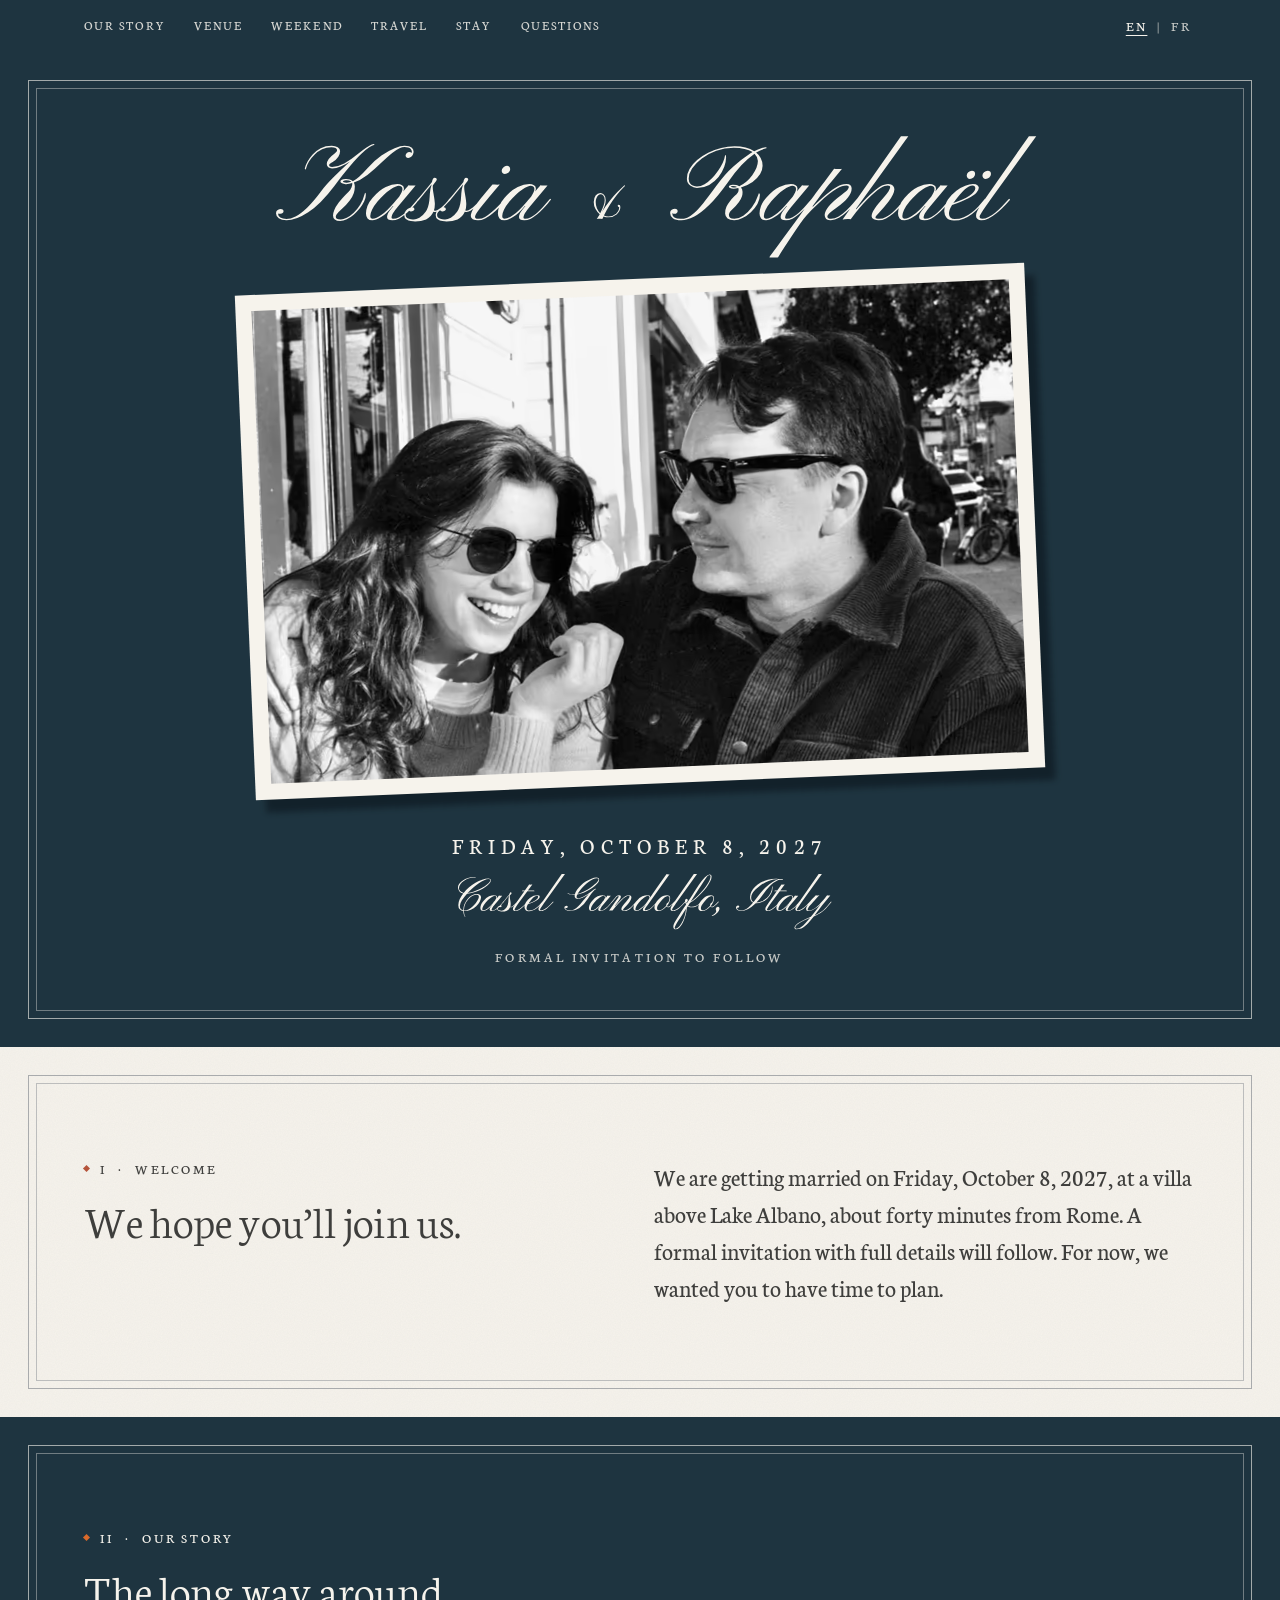
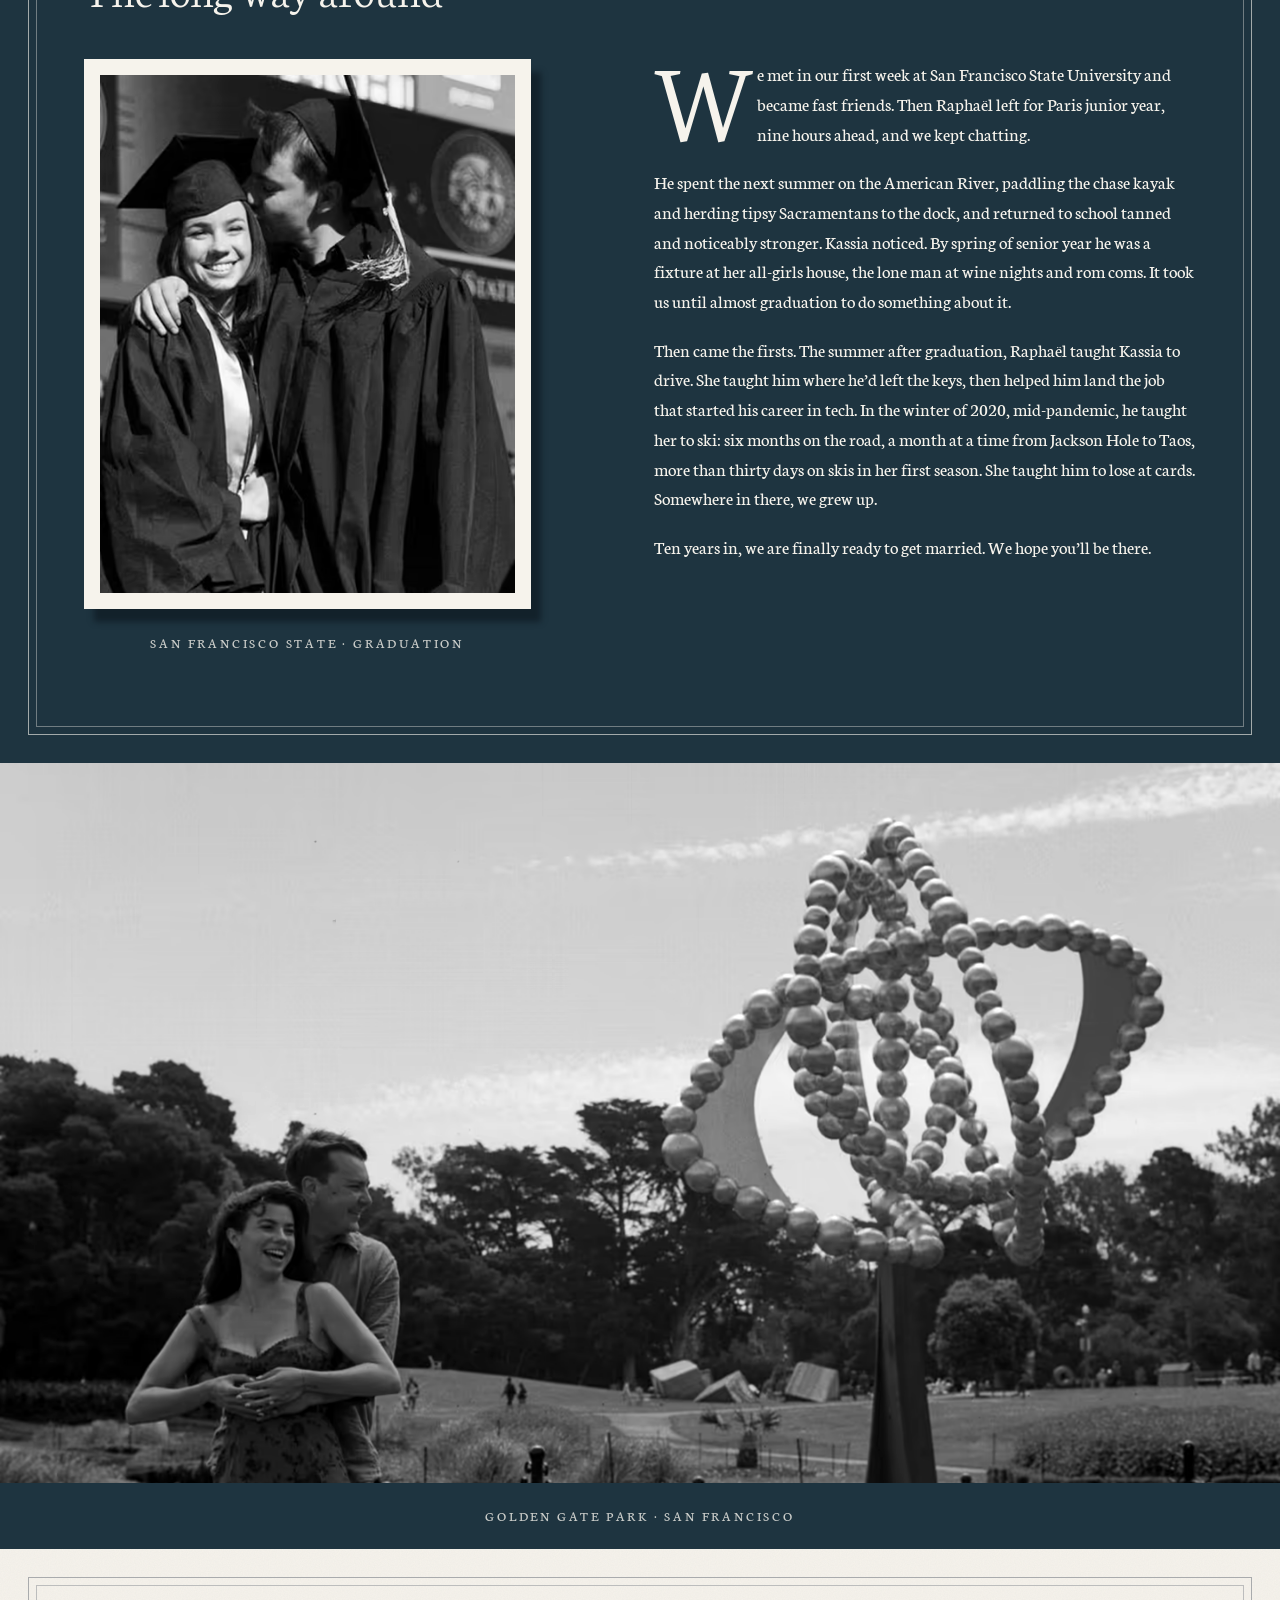
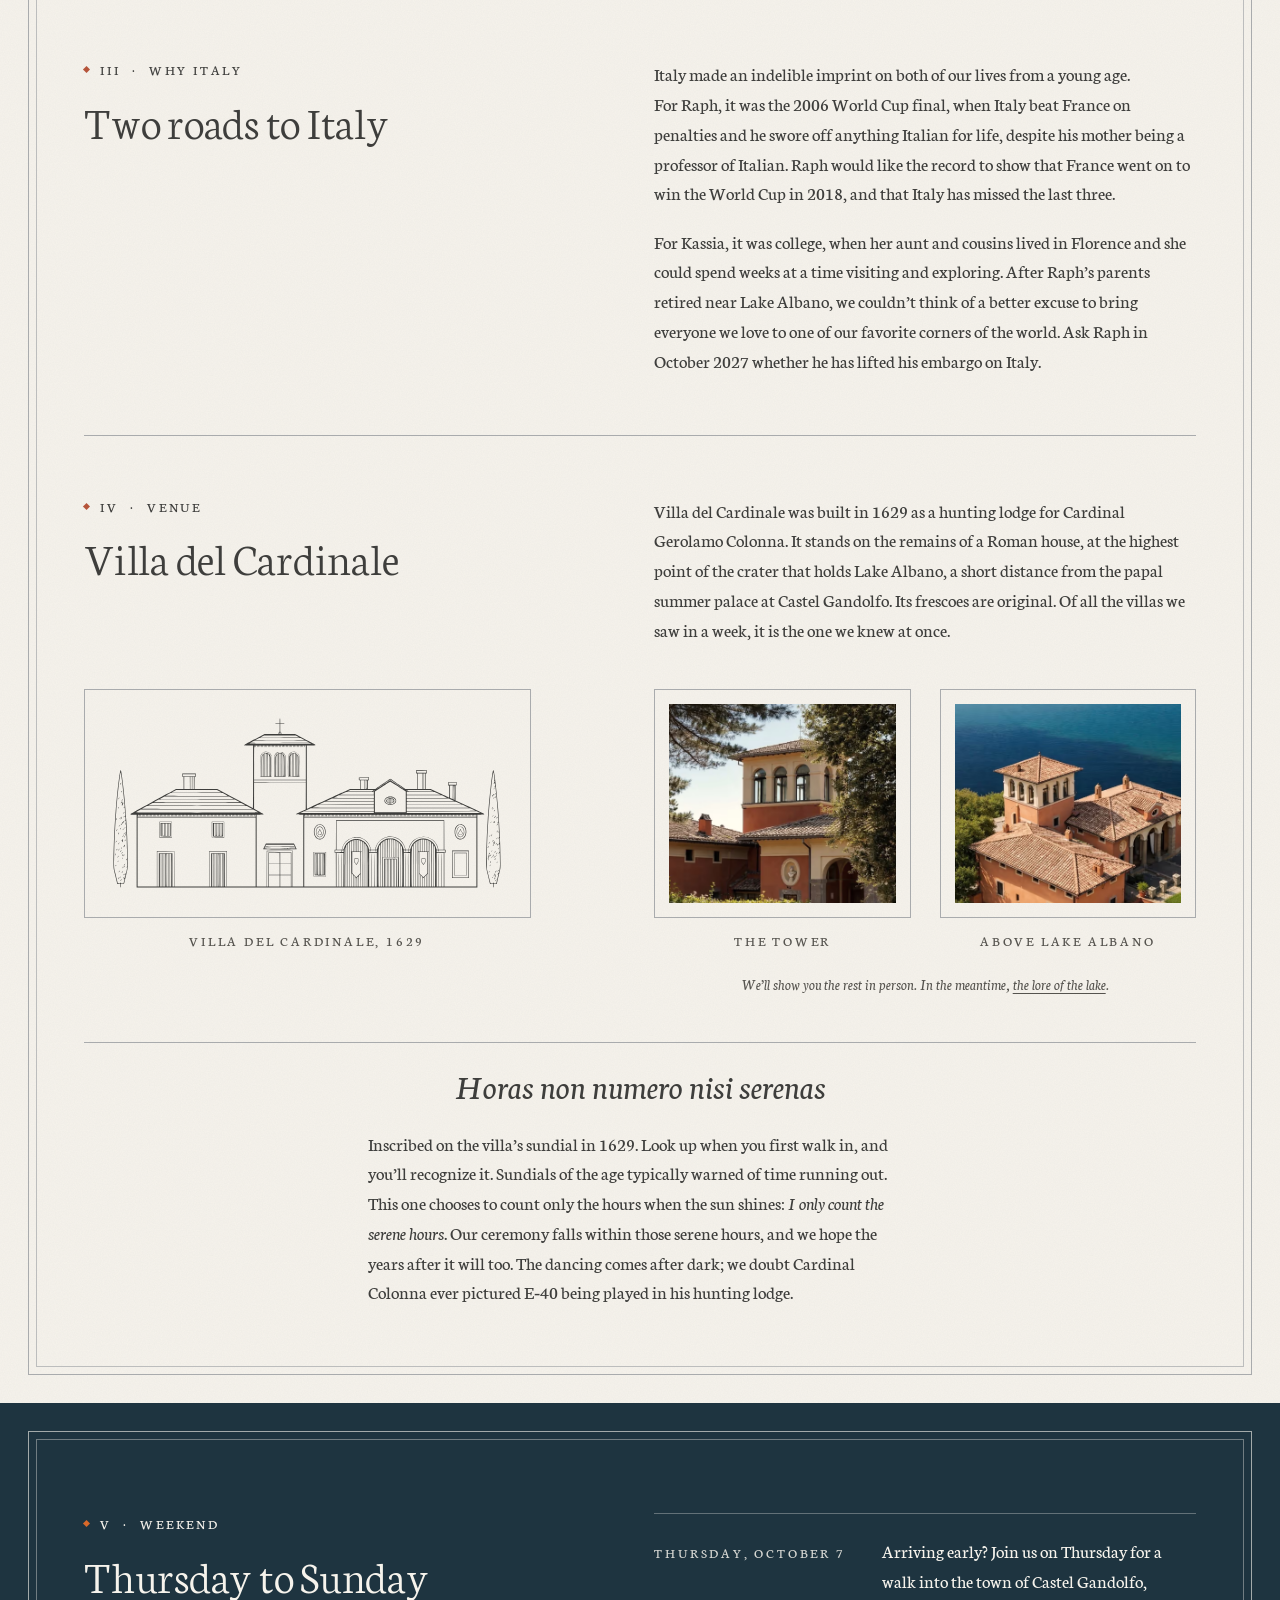
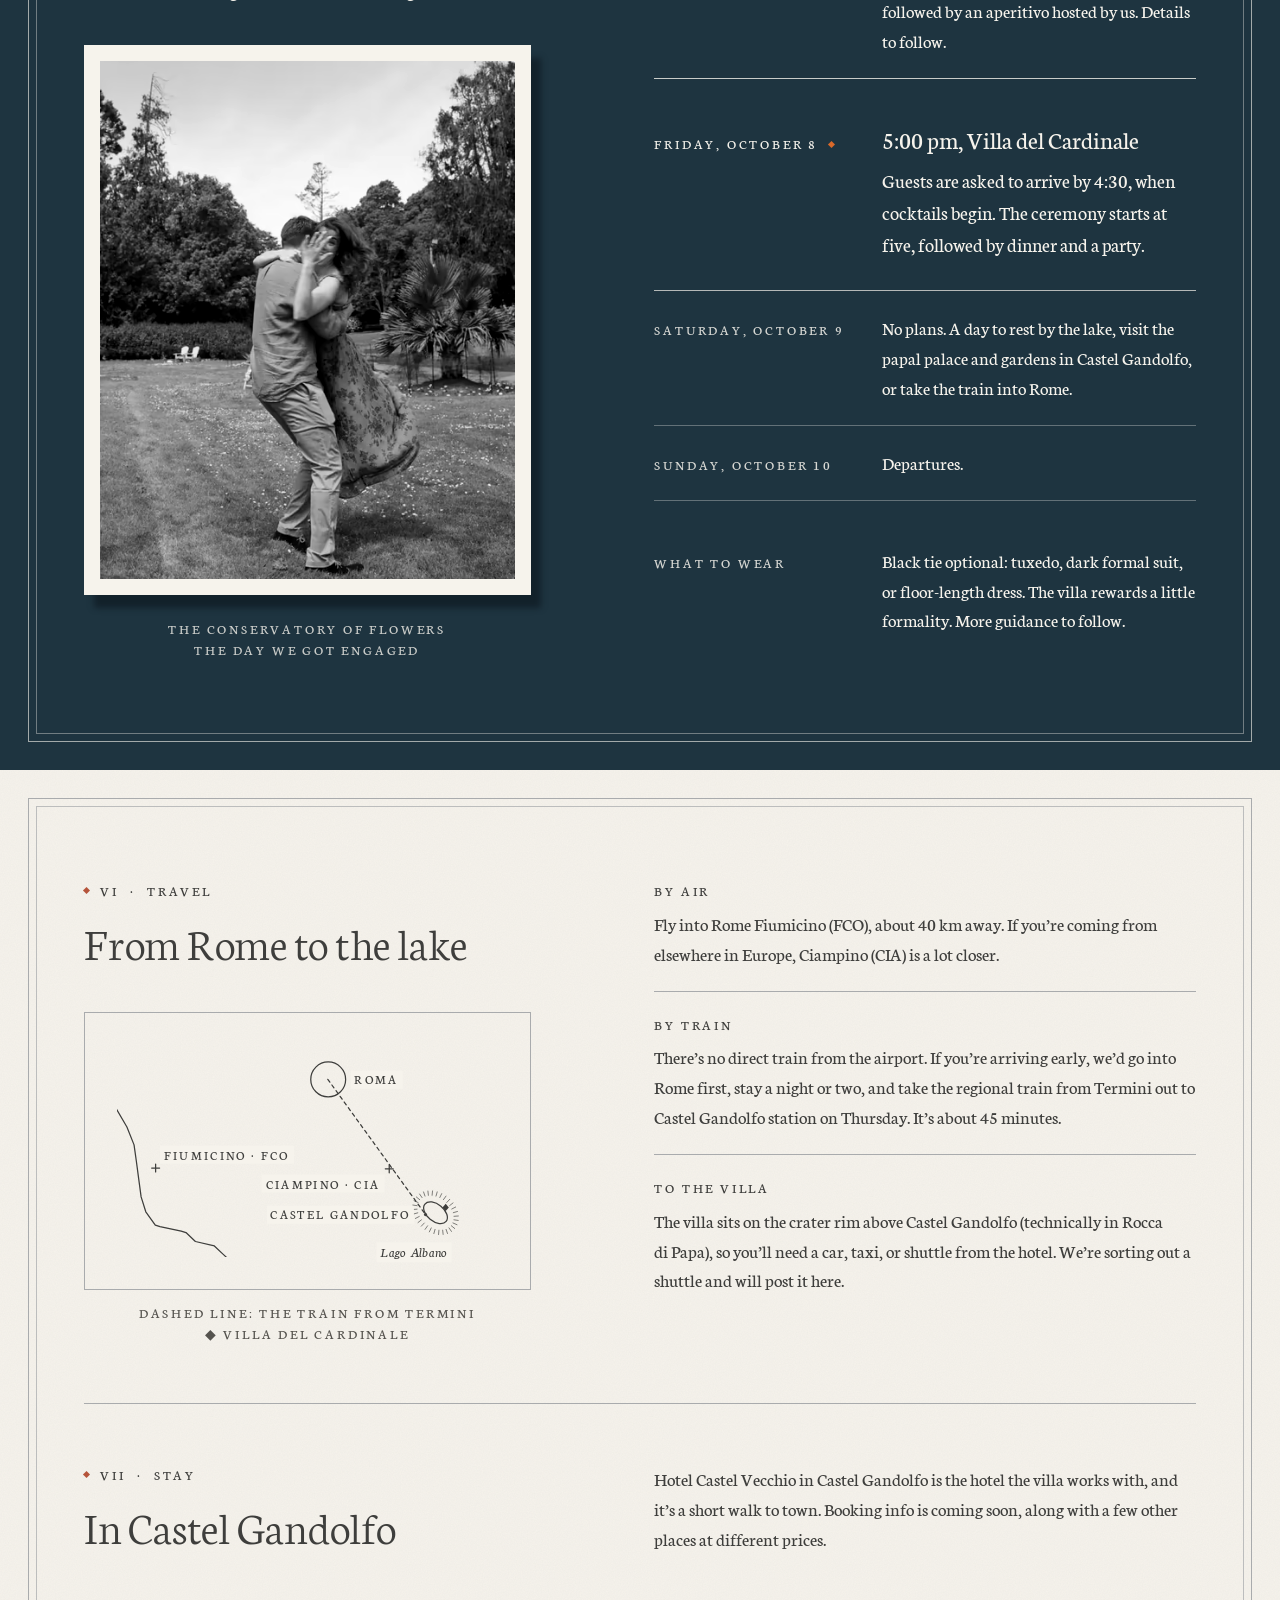
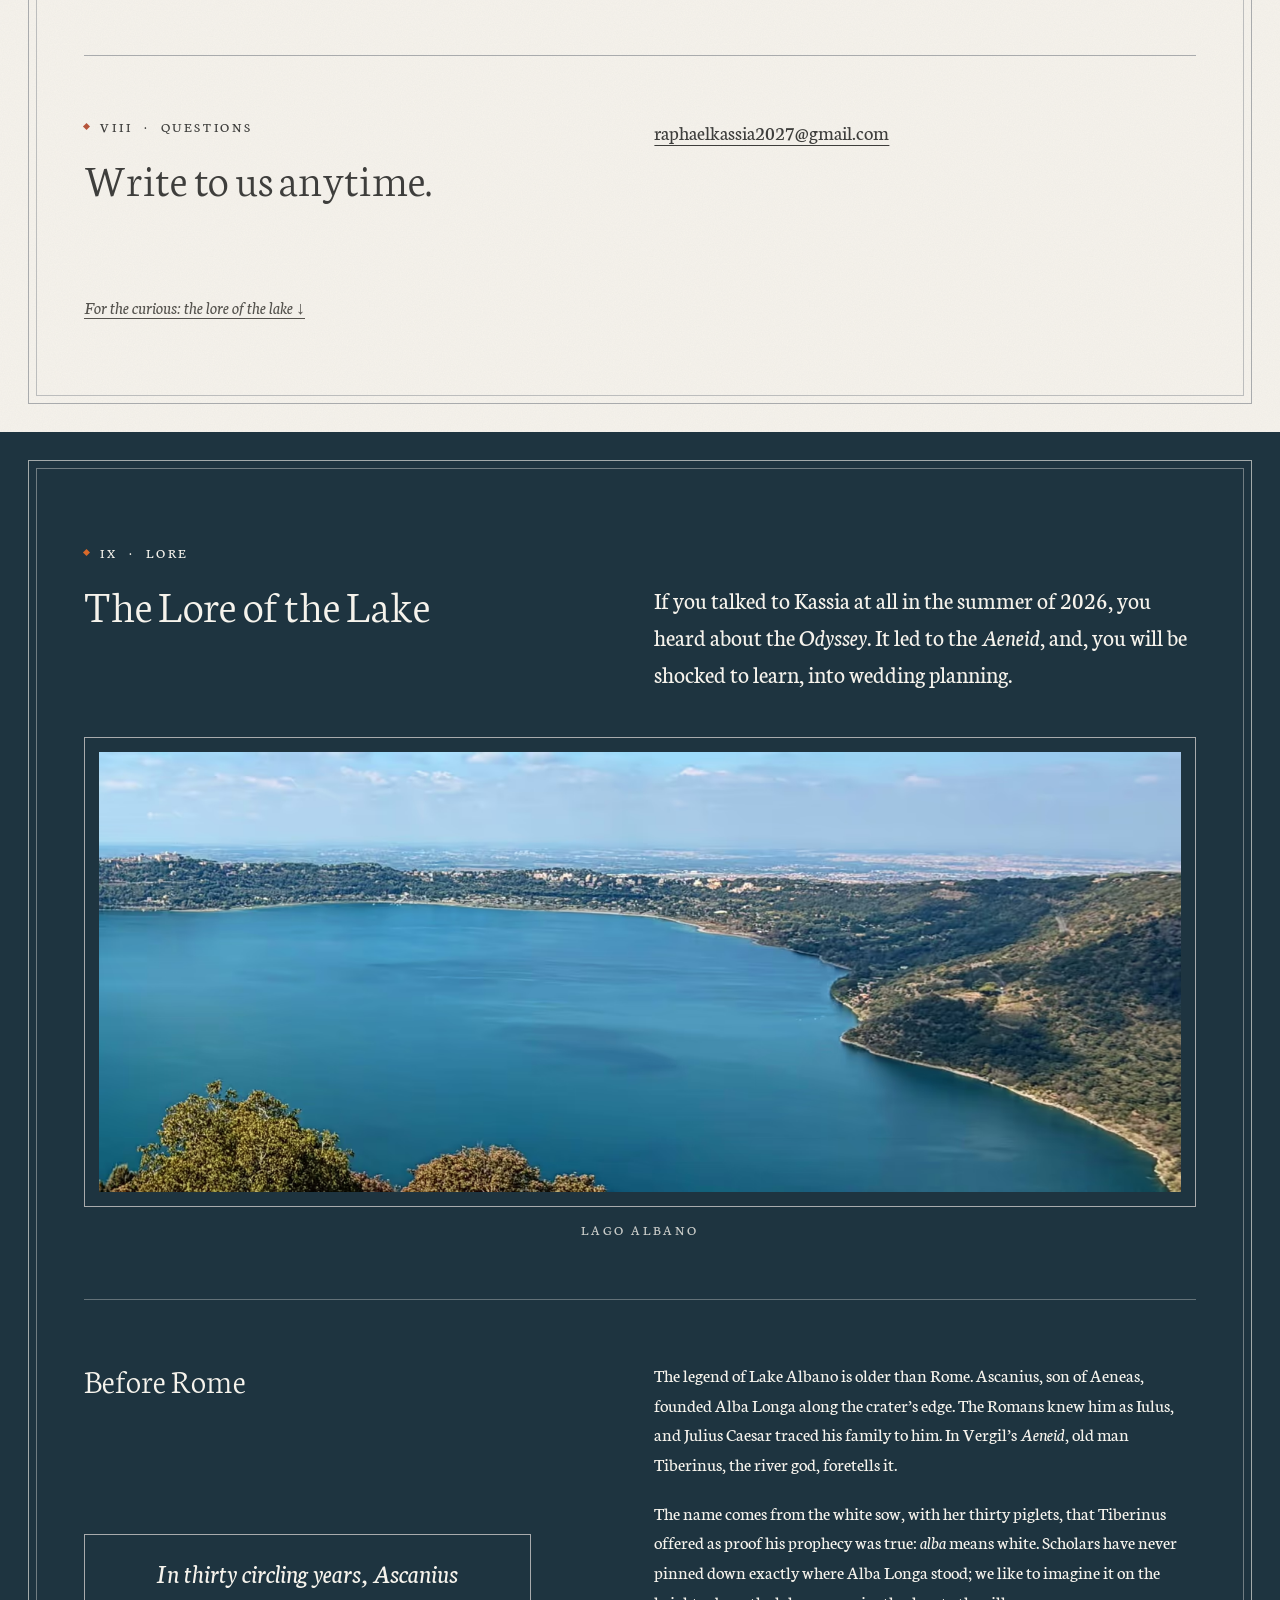
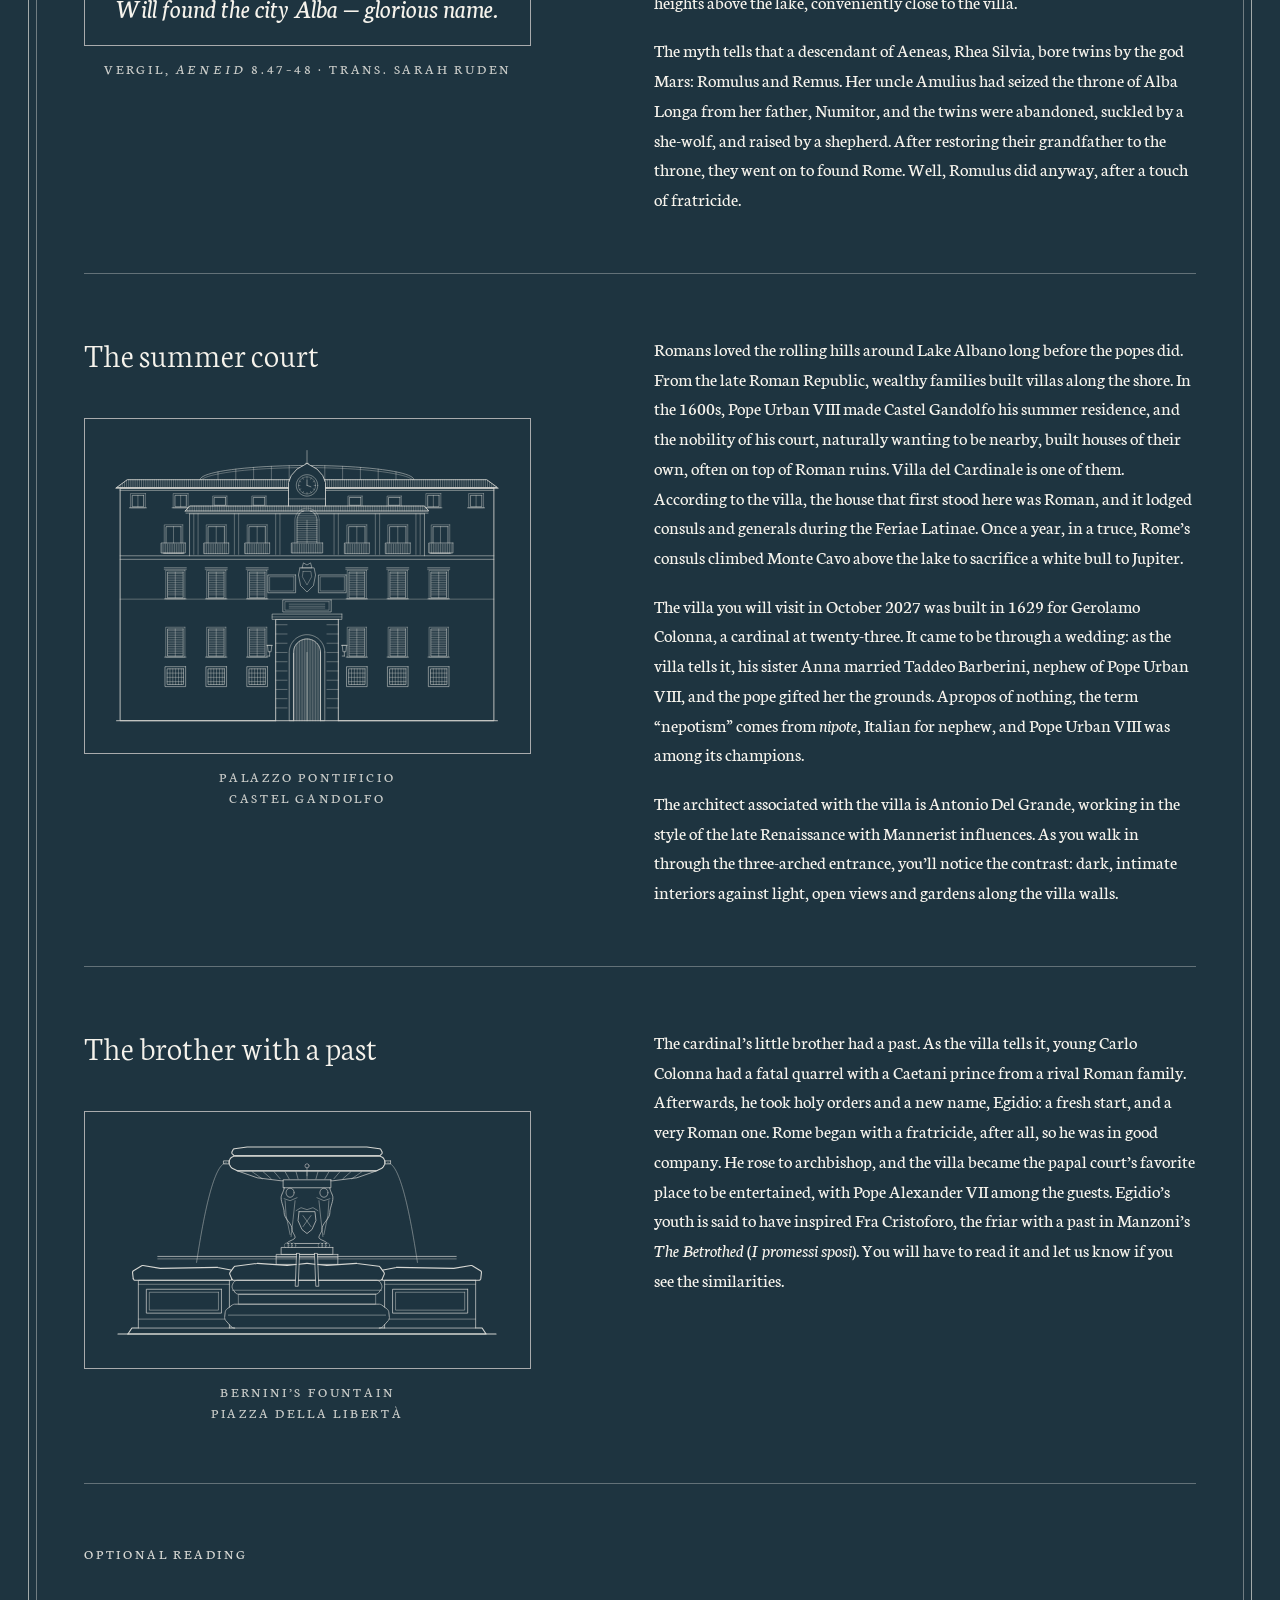
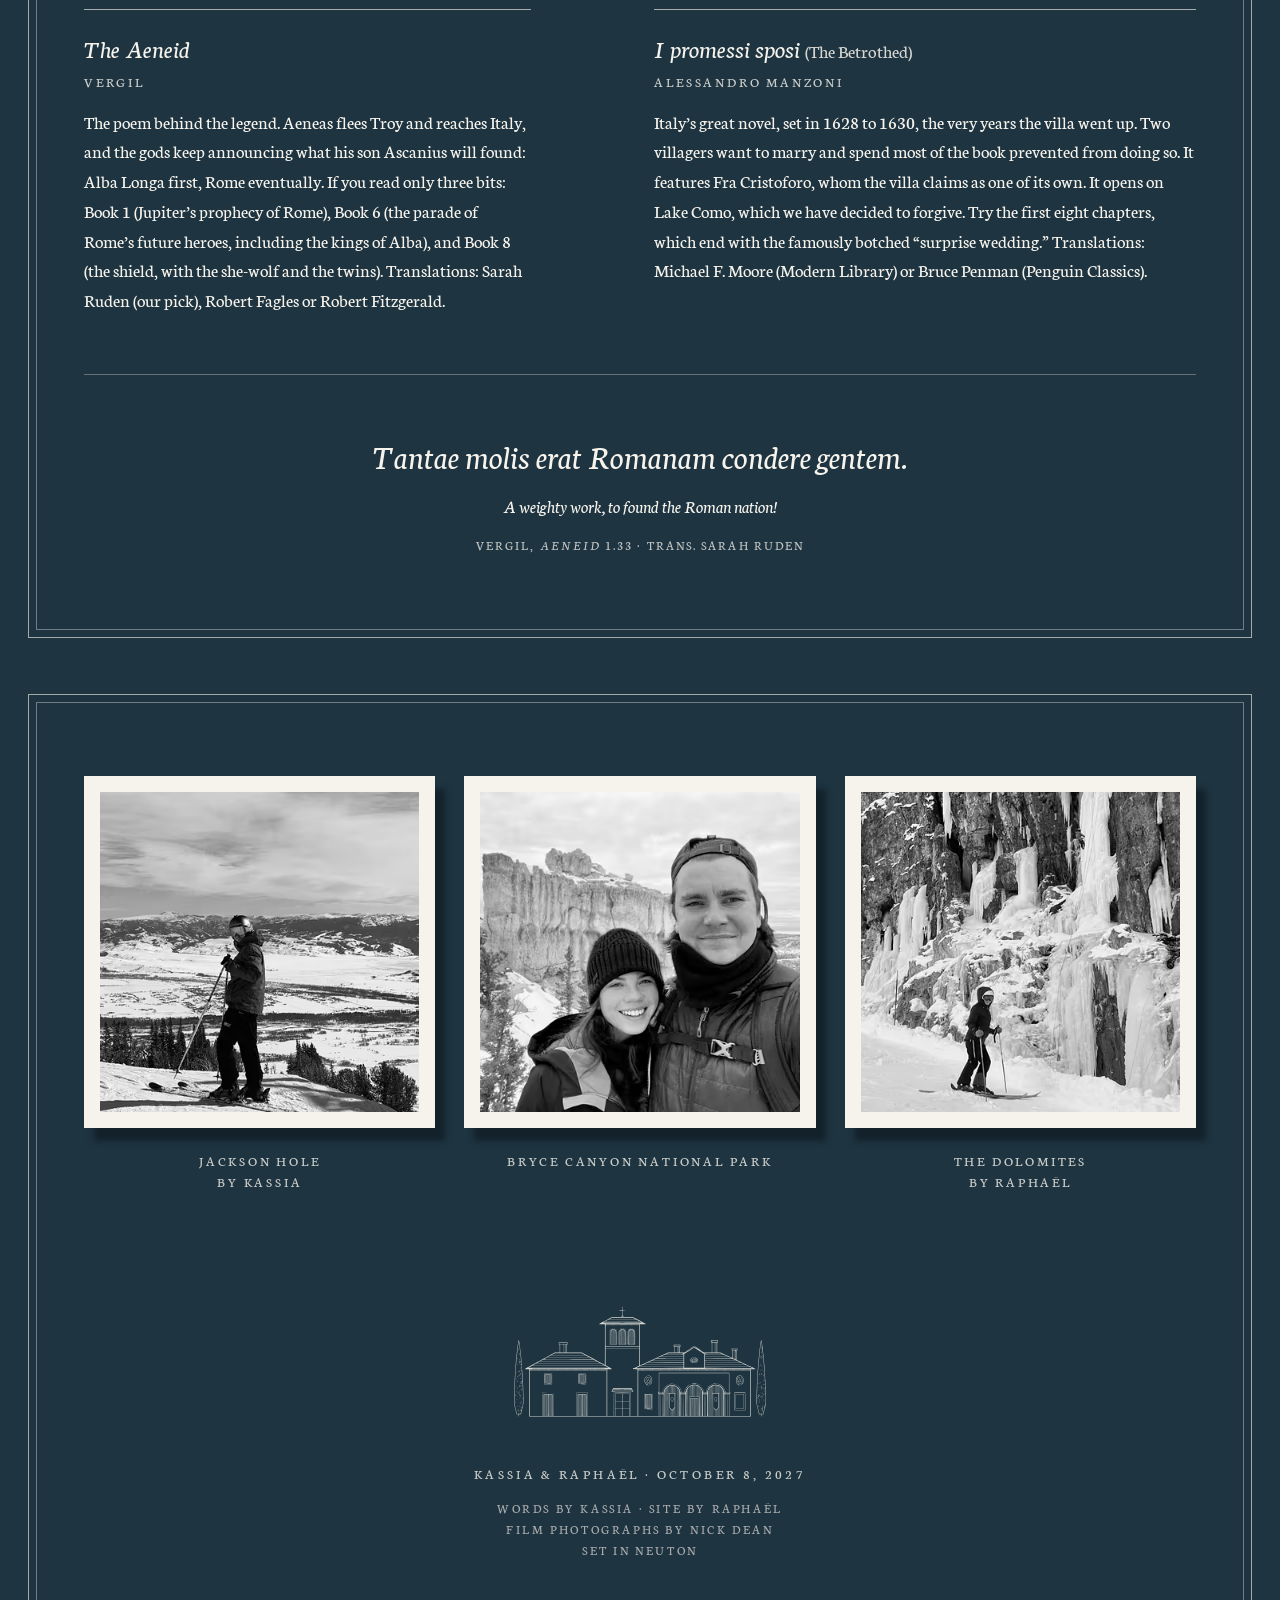
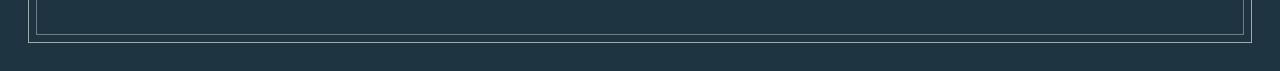
==== commit 2e2f7b72: "Phone menu: a "Menu" button opens the sections as a table of contents On phones the top bar now has " ====
--- a/index.html
+++ b/index.html
@@ -56,12 +56,26 @@
       <a href="#stay" data-t="stay_label"></a>
       <a href="#questions" data-t="questions_label"></a>
     </nav>
+    <!-- Phones: a "Menu" button opens the sections as a table of contents -->
+    <button type="button" class="menu-btn" aria-expanded="false" aria-controls="menu"><span class="open-l" data-t="menu_open"></span><span class="close-l" data-t="menu_close"></span></button>
     <div class="lang" role="group" data-t-aria="lang_label">
       <button type="button" data-lang="en" aria-pressed="true" lang="en">EN</button>
       <span aria-hidden="true">|</span>
       <button type="button" data-lang="fr" aria-pressed="false" lang="fr">FR</button>
     </div>
   </header>
+  <!-- Phone menu: a full navy page under the bar, the sections numbered as on the page (same content keys as the nav) -->
+  <nav class="menu" id="menu" data-t-aria="nav_label" hidden>
+    <p class="menu-label" data-t="menu_label"></p>
+    <ol>
+      <li><a href="#story"><span class="n">II</span><span data-t="story_label"></span></a></li>
+      <li><a href="#venue"><span class="n">IV</span><span data-t="venue_label"></span></a></li>
+      <li><a href="#weekend"><span class="n">V</span><span data-t="weekend_label"></span></a></li>
+      <li><a href="#travel"><span class="n">VI</span><span data-t="travel_label"></span></a></li>
+      <li><a href="#stay"><span class="n">VII</span><span data-t="stay_label"></span></a></li>
+      <li><a href="#questions"><span class="n">VIII</span><span data-t="questions_label"></span></a></li>
+    </ol>
+  </nav>
 
   <noscript><p class="noscript">This page needs JavaScript to show its text. · Cette page a besoin de JavaScript pour afficher son texte. · raphaelkassia2027@gmail.com</p></noscript>
 
--- a/styles.css
+++ b/styles.css
@@ -154,6 +154,26 @@
 @media (max-width: 767px) {
   .nav { display: none; }
   .mono { display: block; }
+}
+/* ---------- Phone menu: "Menu" in the bar opens a table of contents on navy ---------- */
+.menu-btn, .menu { display: none; }
+@media (max-width: 767px) {
+  .menu-btn { display: block; margin-left: auto; font: inherit; font-size: var(--caps); letter-spacing: .2em; line-height: 1.5; text-transform: uppercase;
+              color: inherit; background: none; border: 0; padding: .85rem .25rem; cursor: pointer; } /* same caps and baseline as EN | FR beside it; 44px+ tap height */
+  .menu-btn .close-l, .menu-open .menu-btn .open-l { display: none; }
+  .menu-open .menu-btn .close-l { display: inline; }
+  .menu-open { overflow: hidden; } /* the page stays put behind the menu */
+  .menu-open .topbar { border-bottom-color: var(--cream-rule); }
+  .menu:not([hidden]) { display: block; position: fixed; top: var(--bar-h); right: 0; bottom: 0; left: 0; z-index: 19; overflow-y: auto;
+       background: var(--albano); color: var(--travertine); padding: var(--s-4) var(--pad-x) var(--s-5); } /* left edge = the bar's K & R */
+  .menu-label { margin: 0 0 var(--s-2); text-transform: uppercase; letter-spacing: .2em; font-size: var(--caps); line-height: 1.5; opacity: .8; } /* like a section label */
+  .menu ol { list-style: none; margin: 0; padding: 0; }
+  .menu li { border-top: 1px solid var(--cream-rule); }
+  .menu li:last-child { border-bottom: 1px solid var(--cream-rule); }
+  .menu a { display: flex; align-items: baseline; gap: var(--s-2); padding: var(--s-2) 0; text-decoration: none;
+            font-size: clamp(1.625rem, 1.2rem + 1.2vw, 2.125rem); font-weight: 300; line-height: 1.2; } /* the Lore chapter-title size */
+  .menu .n { flex: none; width: 3.25em; font-size: var(--caps); letter-spacing: .2em; opacity: .7; } /* numerals as on the section labels */
+  .menu a:focus-visible { outline-offset: 2px; }
 }
 @media (min-width: 900px) { /* six items fit in both languages from here; below, the row scrolls with a fade */
   .nav { gap: 1.75rem; overflow: visible; -webkit-mask-image: none; mask-image: none; }
@@ -565,7 +585,7 @@
                                         -webkit-print-color-adjust: exact; print-color-adjust: exact; }
   body { font-size: 11pt; }
   .albano, .paper { --rule: #bdbdbd; --frame: #bdbdbd; --frame-soft: #dcdcdc; --marker: var(--terracotta); }
-  .topbar, .skip, .noscript, .lore-nudge, .footer .strip { display: none !important; }
+  .menu, .menu-btn, .topbar, .skip, .noscript, .lore-nudge, .footer .strip { display: none !important; }
   .sheet { padding: 12mm 15mm 6mm; -webkit-box-decoration-break: clone; box-decoration-break: clone; } /* the margin repeats on every page a section runs onto */
   .hero { padding-top: 18mm; }
   .sheet::before, .sheet::after { display: none; }
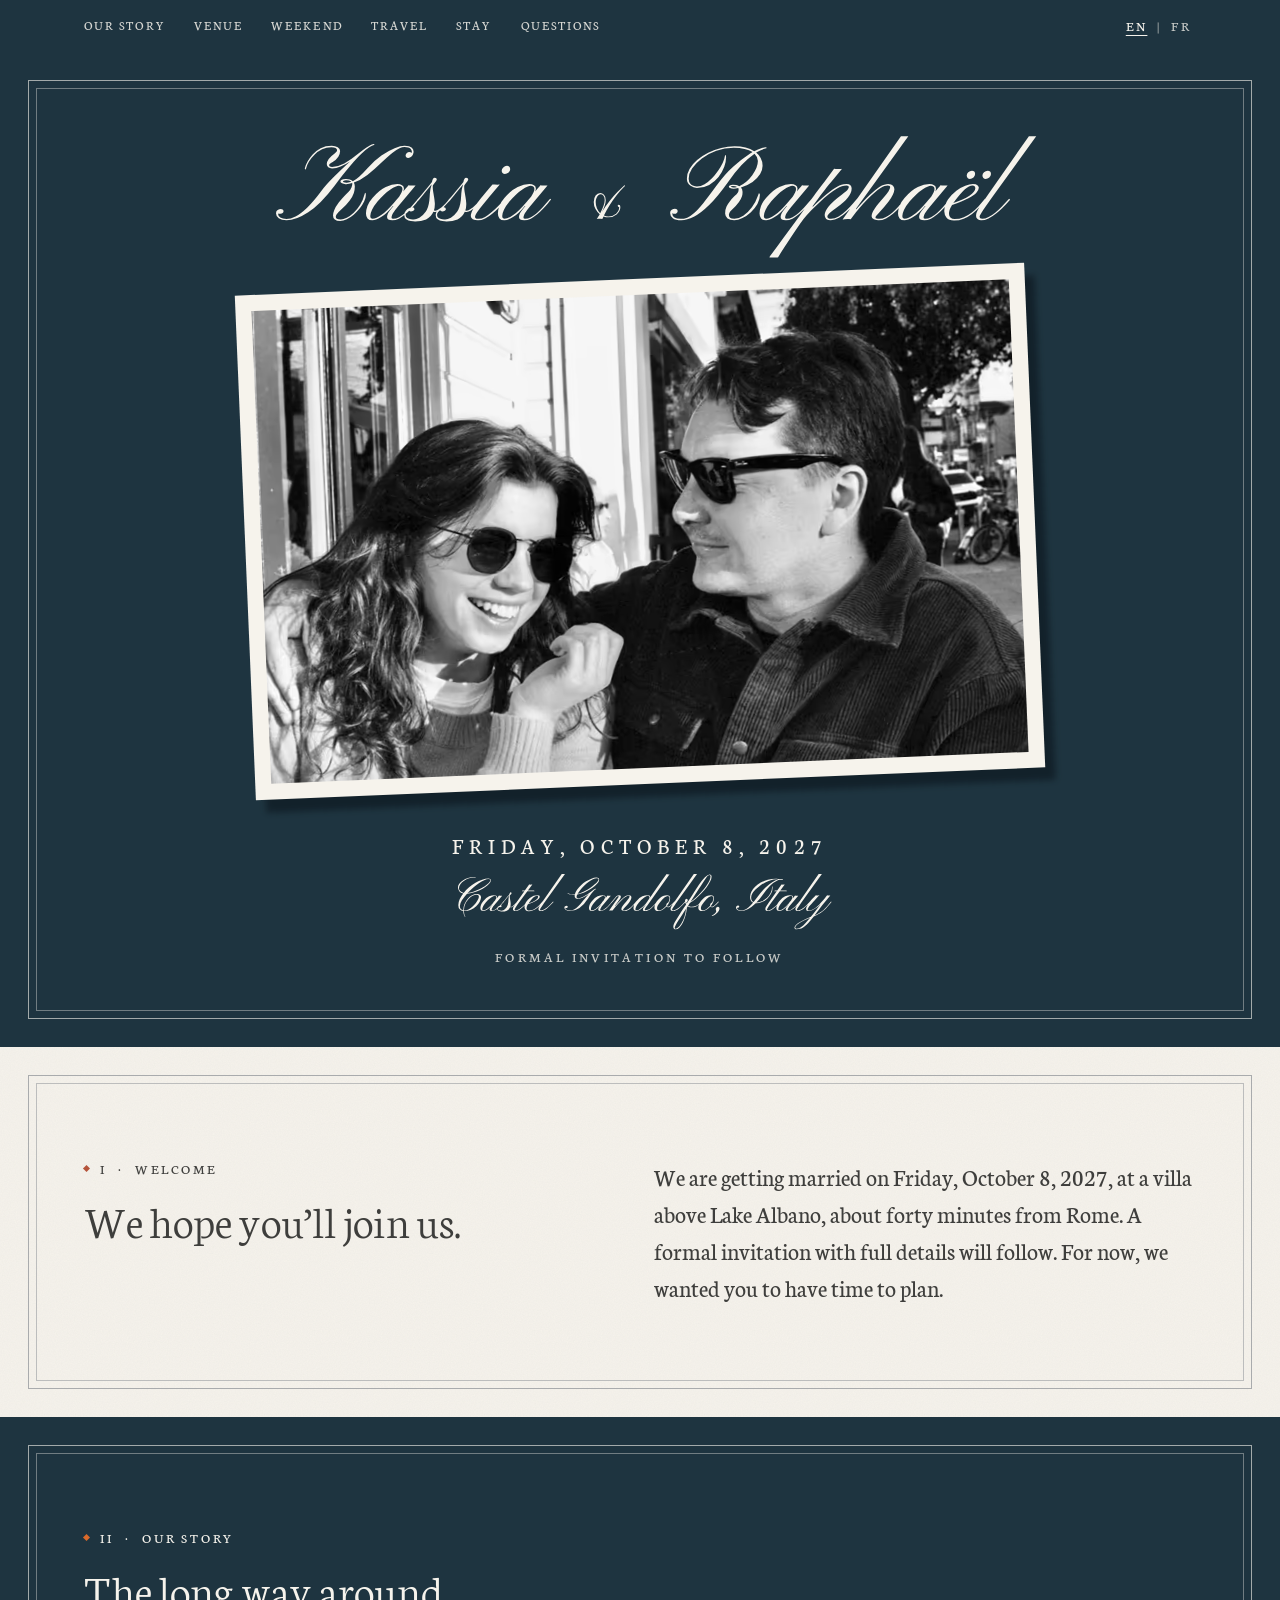
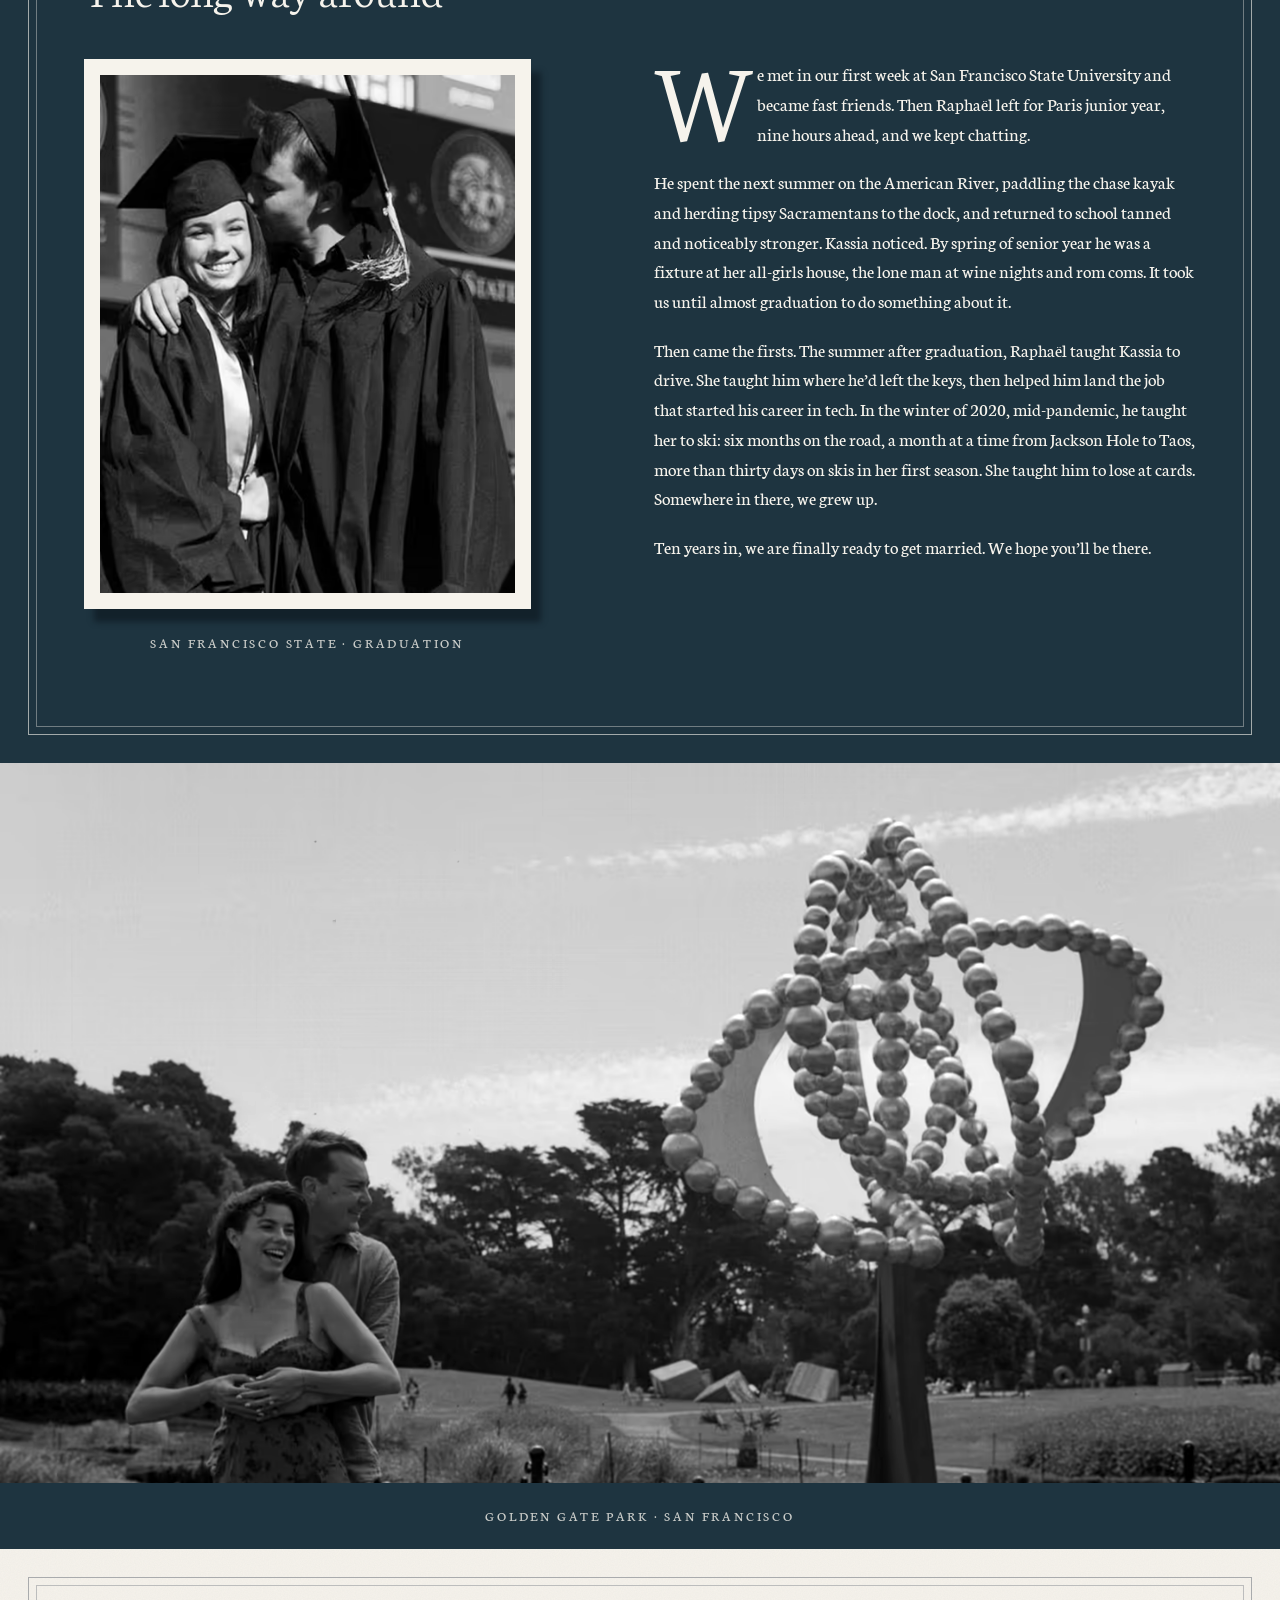
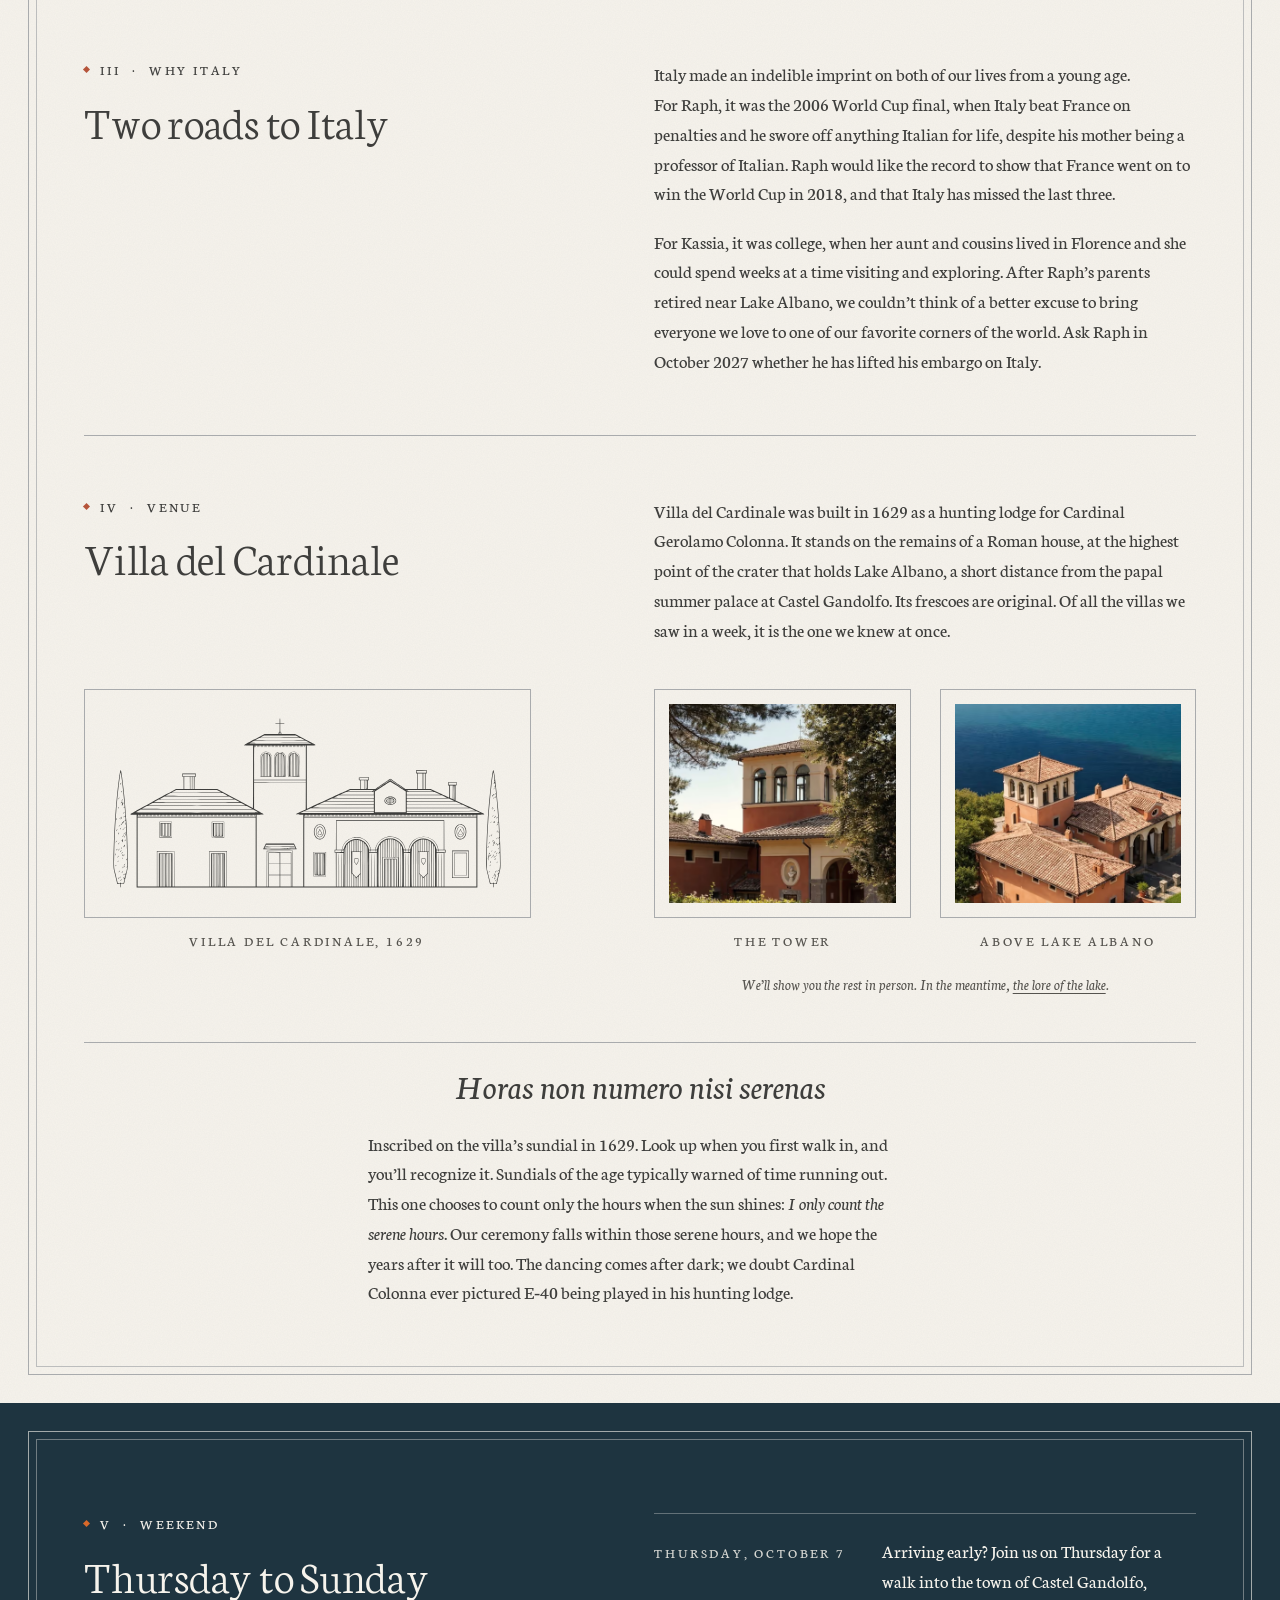
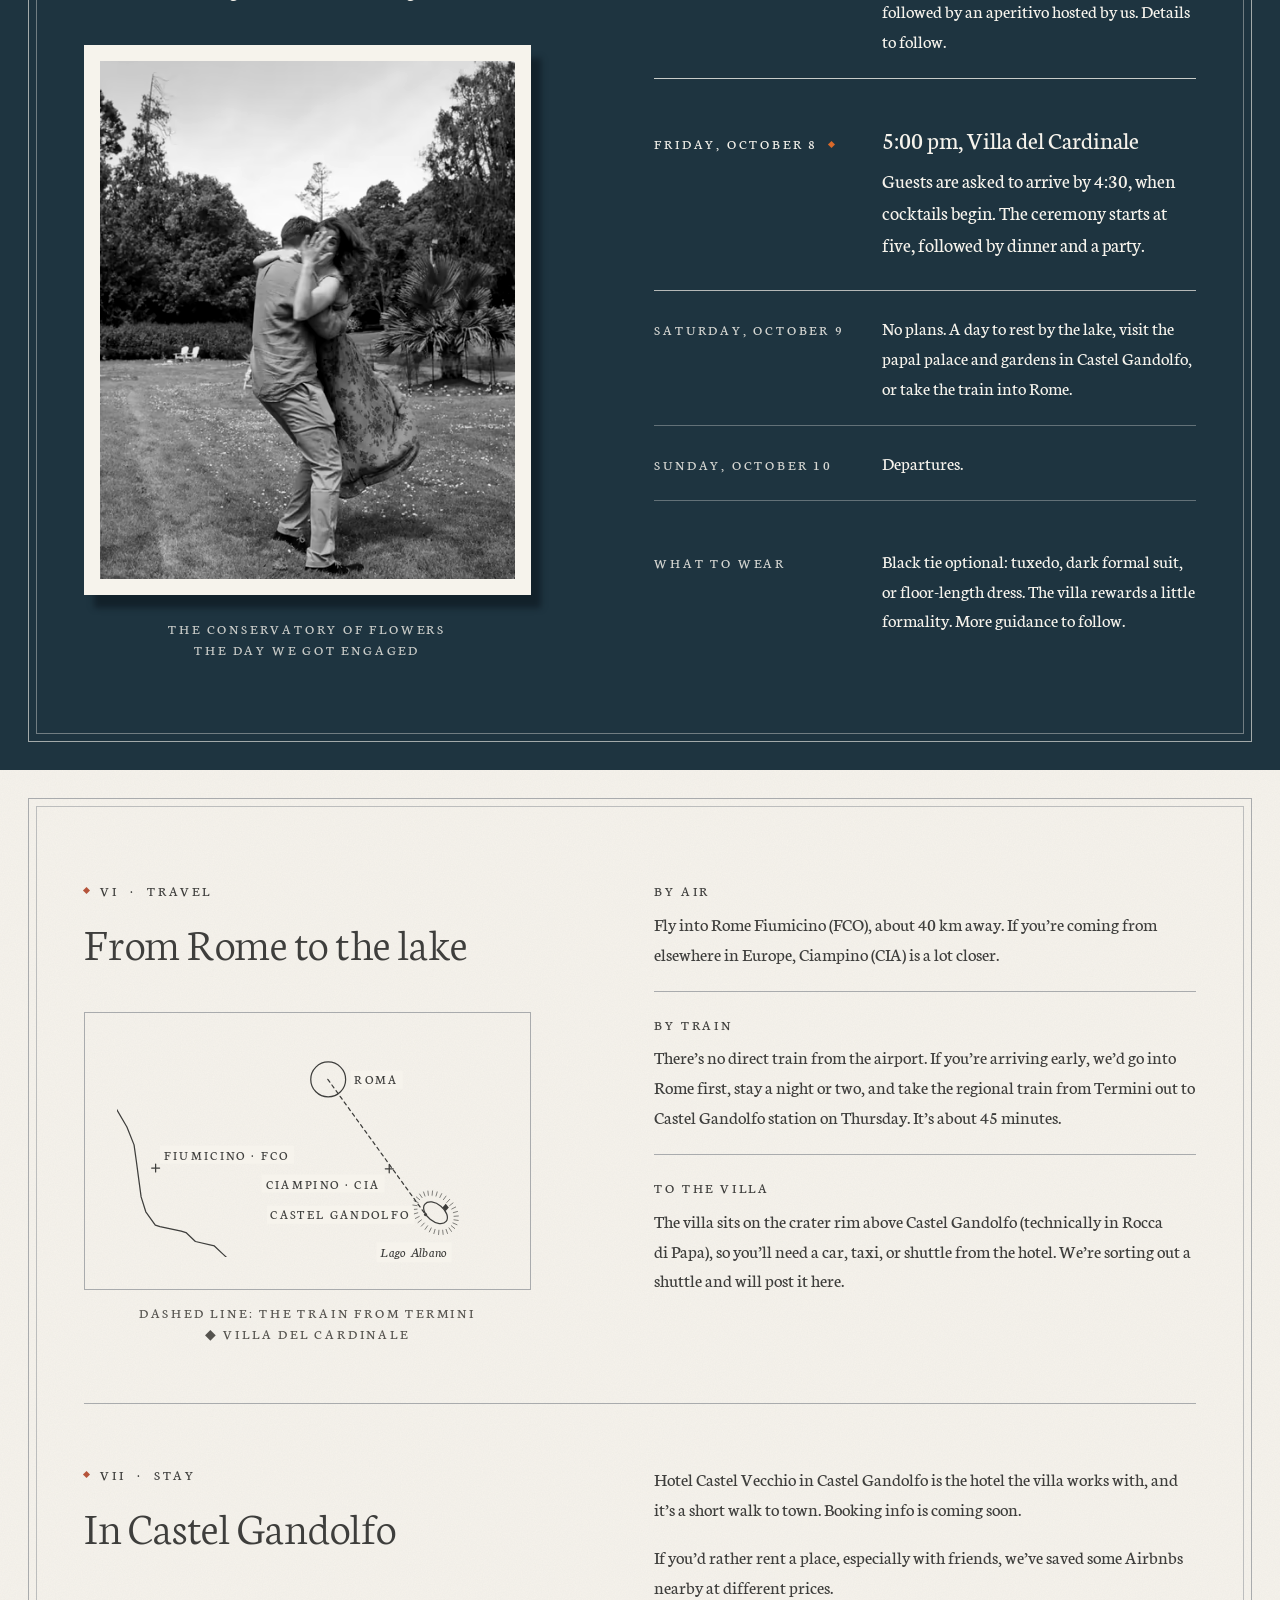
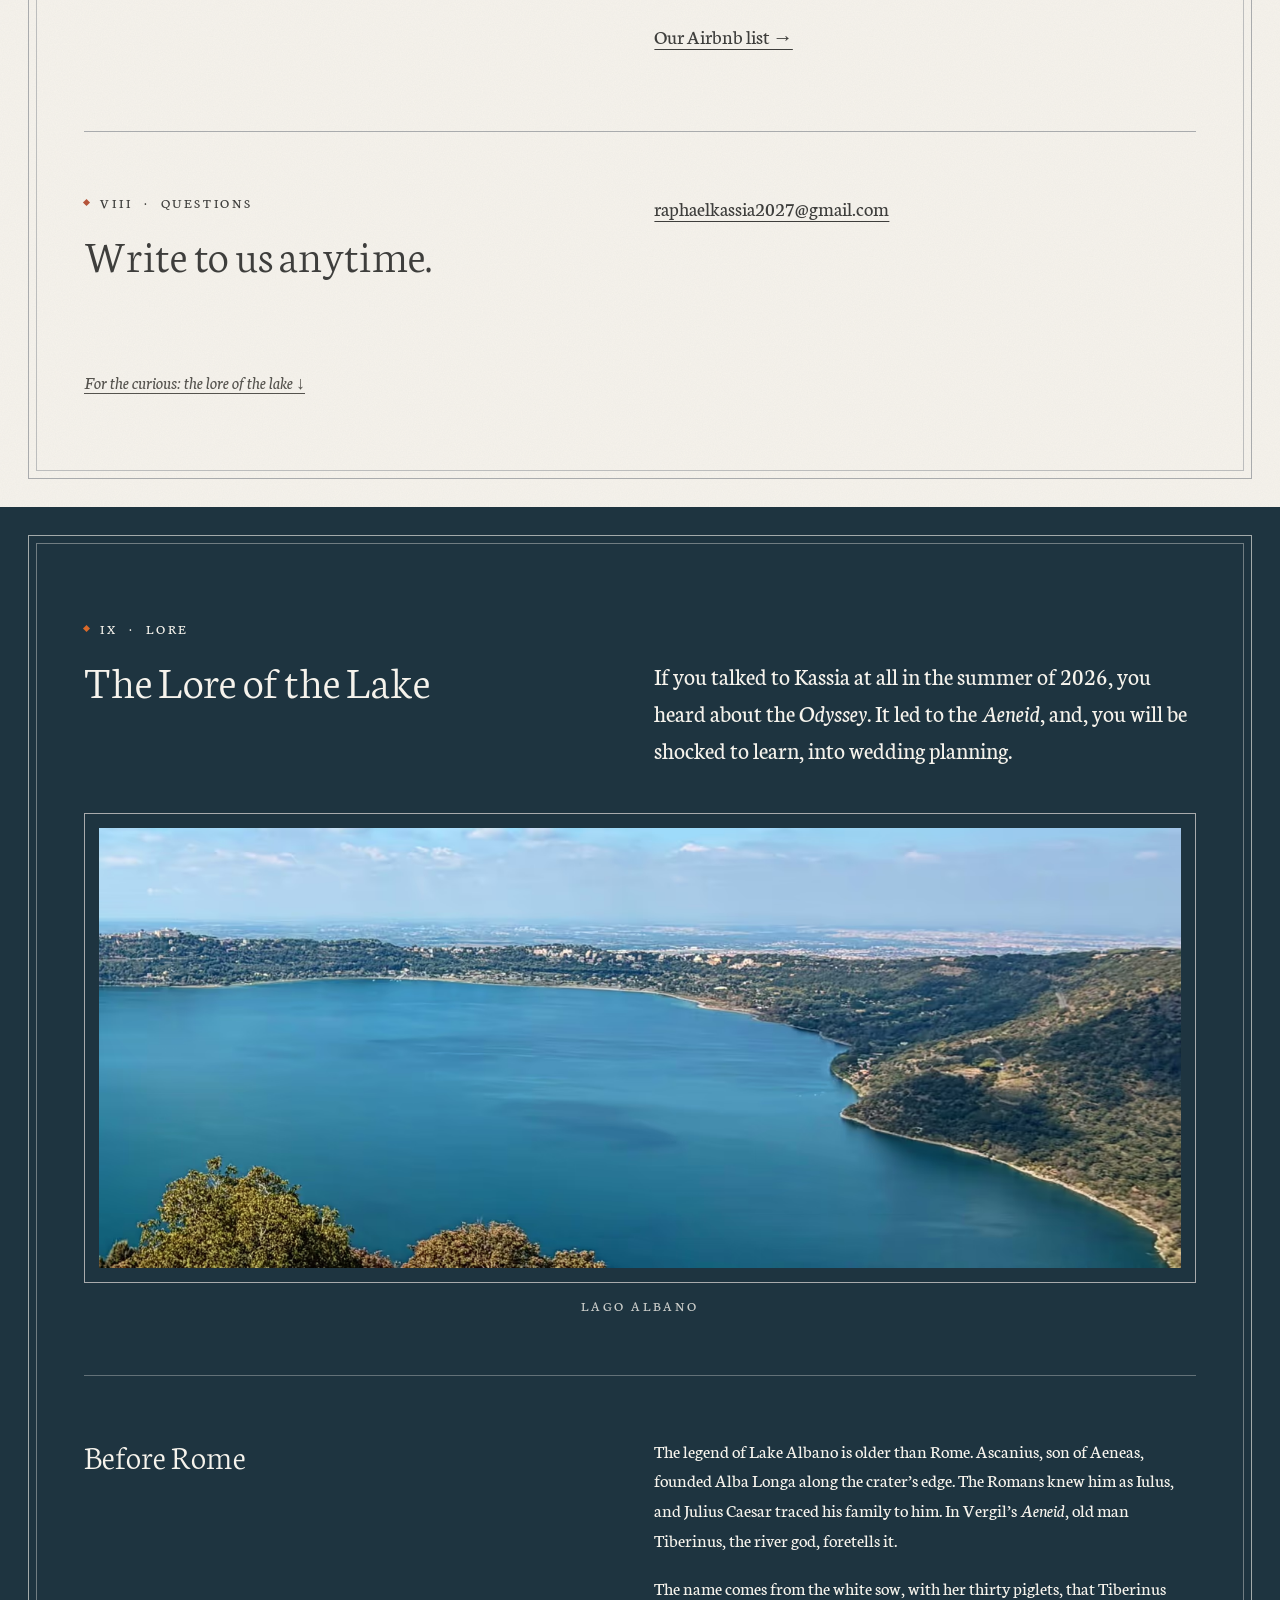
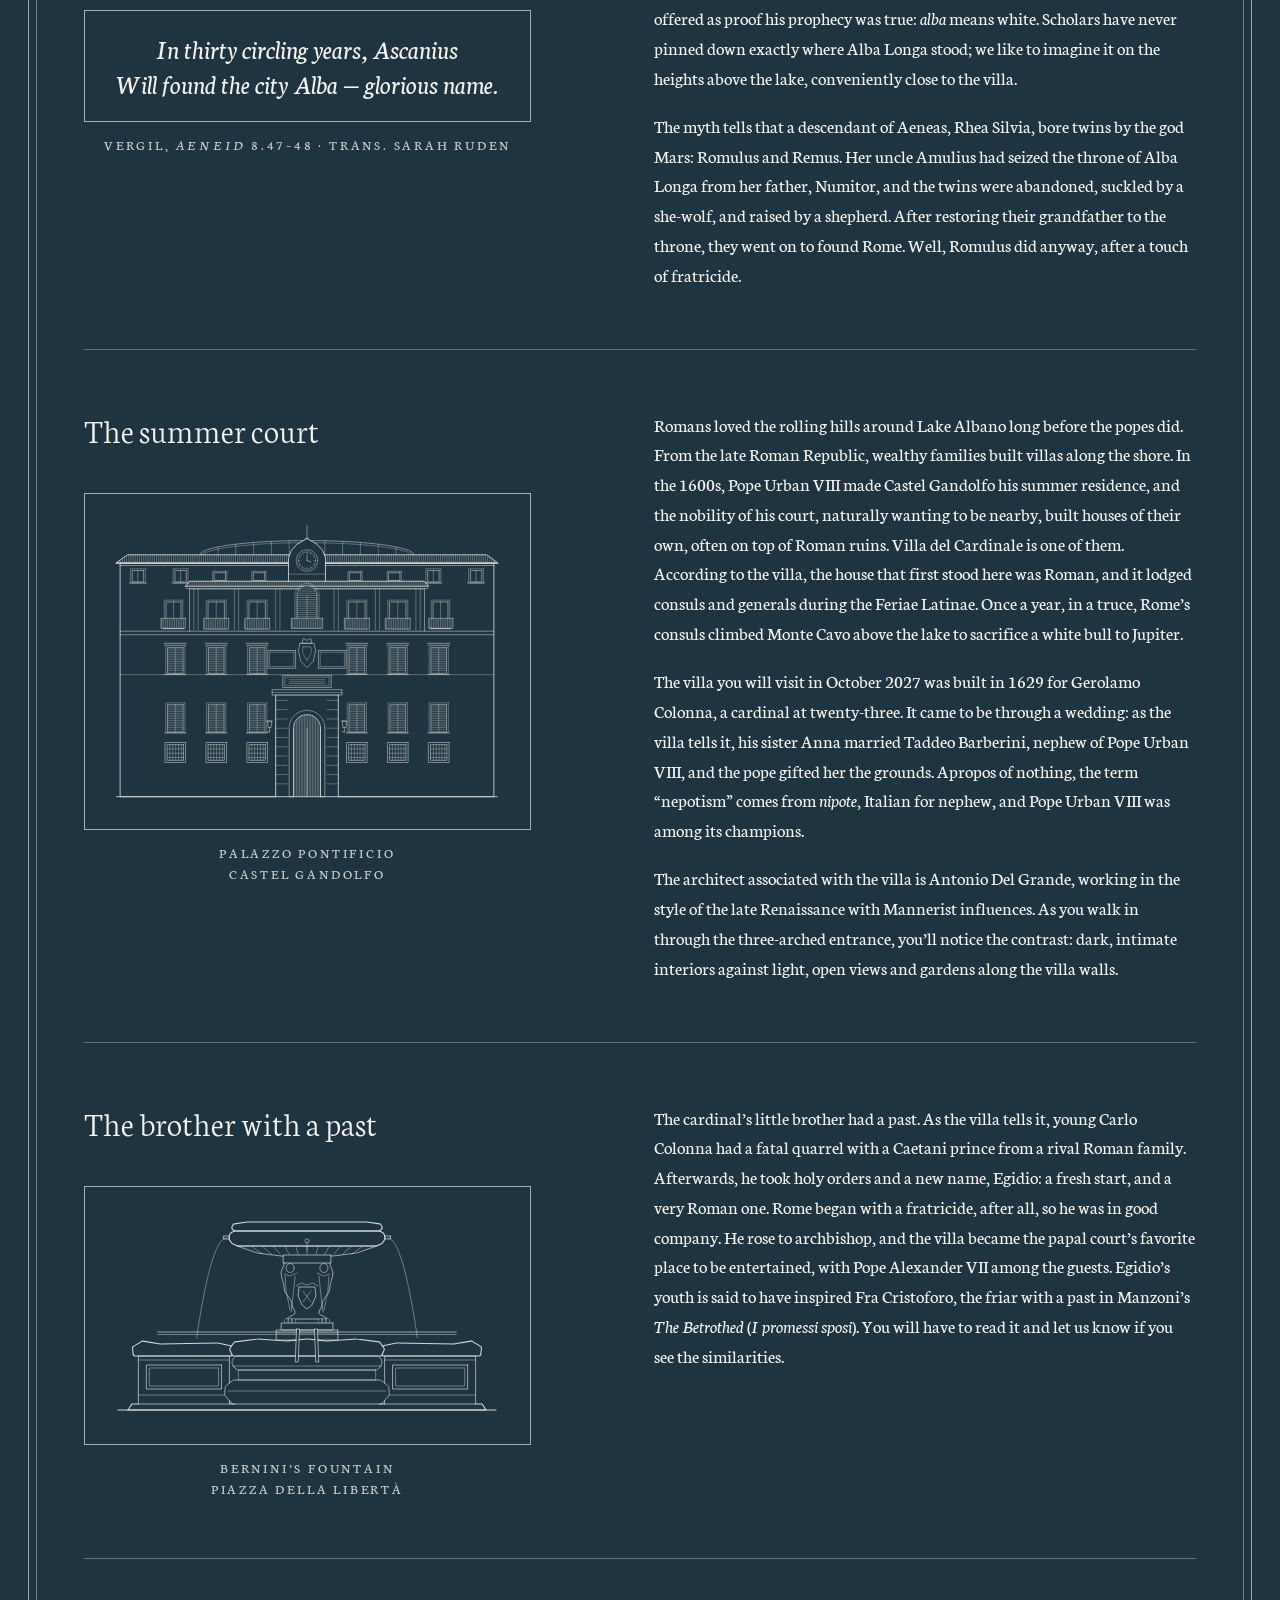
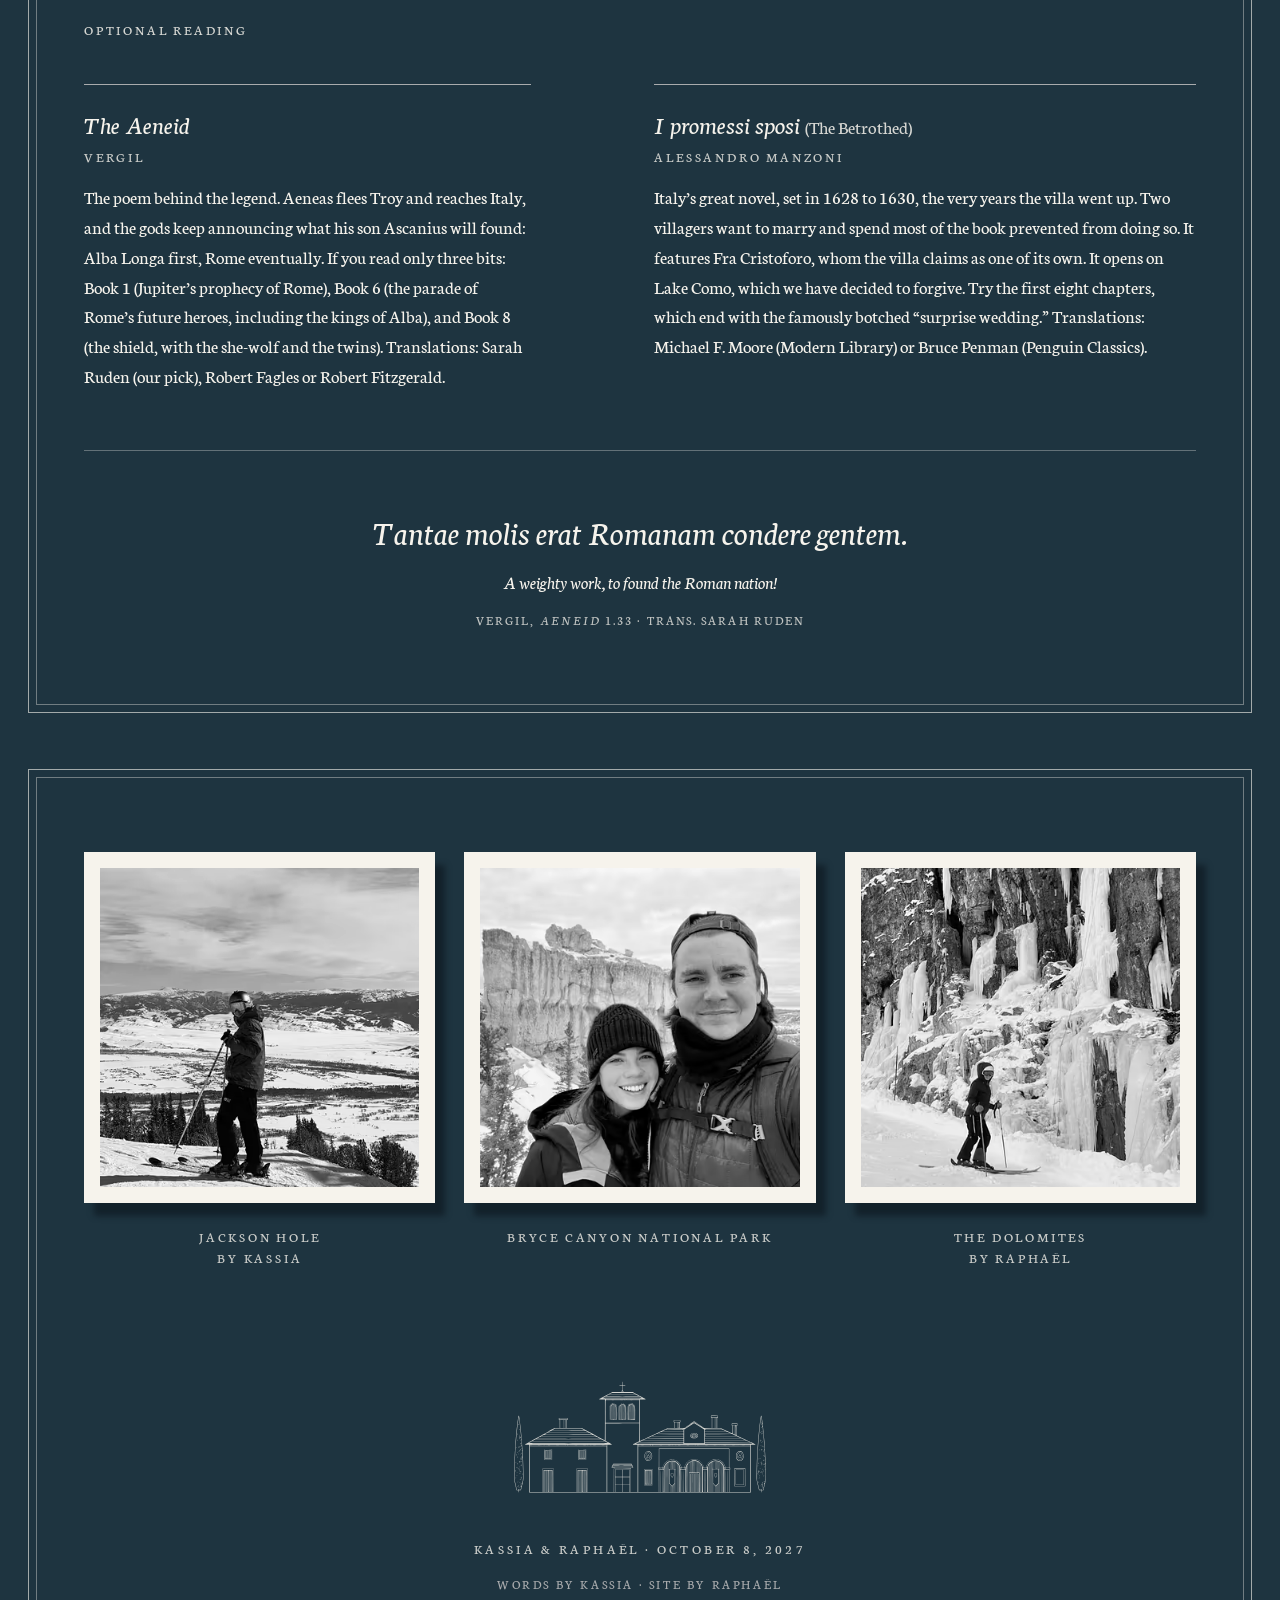
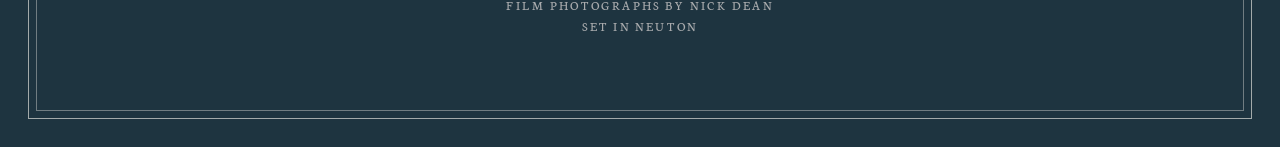
==== commit 3c3e1d46: "Stay: shorter hotel note and a link to our Airbnb list Section VII now says the villa's hotel, Hotel" ====
--- a/index.html
+++ b/index.html
@@ -252,6 +252,8 @@
         </header>
         <div class="main">
           <p data-t="stay_text"></p>
+          <p data-t="stay_text2"></p>
+          <p><a class="email" href="https://www.airbnb.com/wishlists/viewonly/2b0e7c1a-2601-4d36-9dcf-a3d3c4663ef9?s=67&amp;unique_share_id=9ebf2a0d-227b-4716-929a-113f13a98691" target="_blank" rel="noopener noreferrer" data-t="stay_link"></a></p>
         </div>
       </div>
 
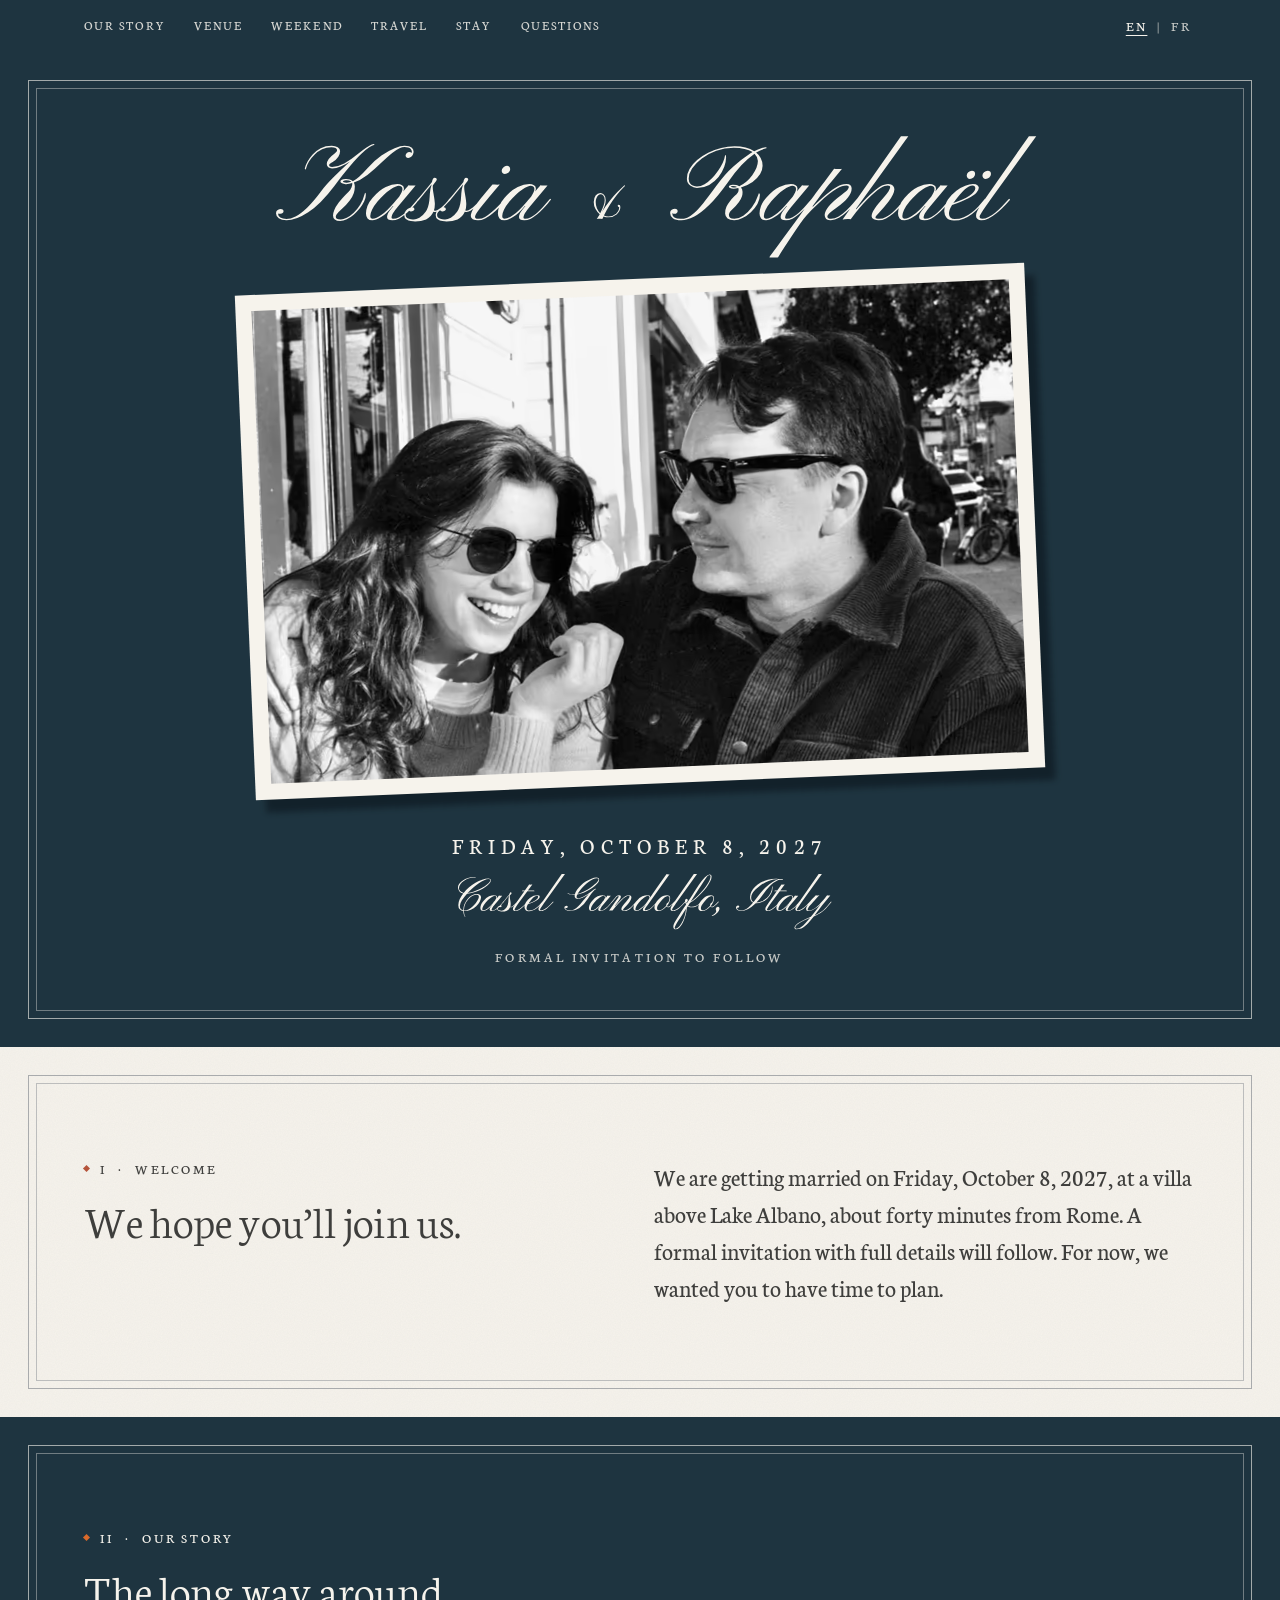
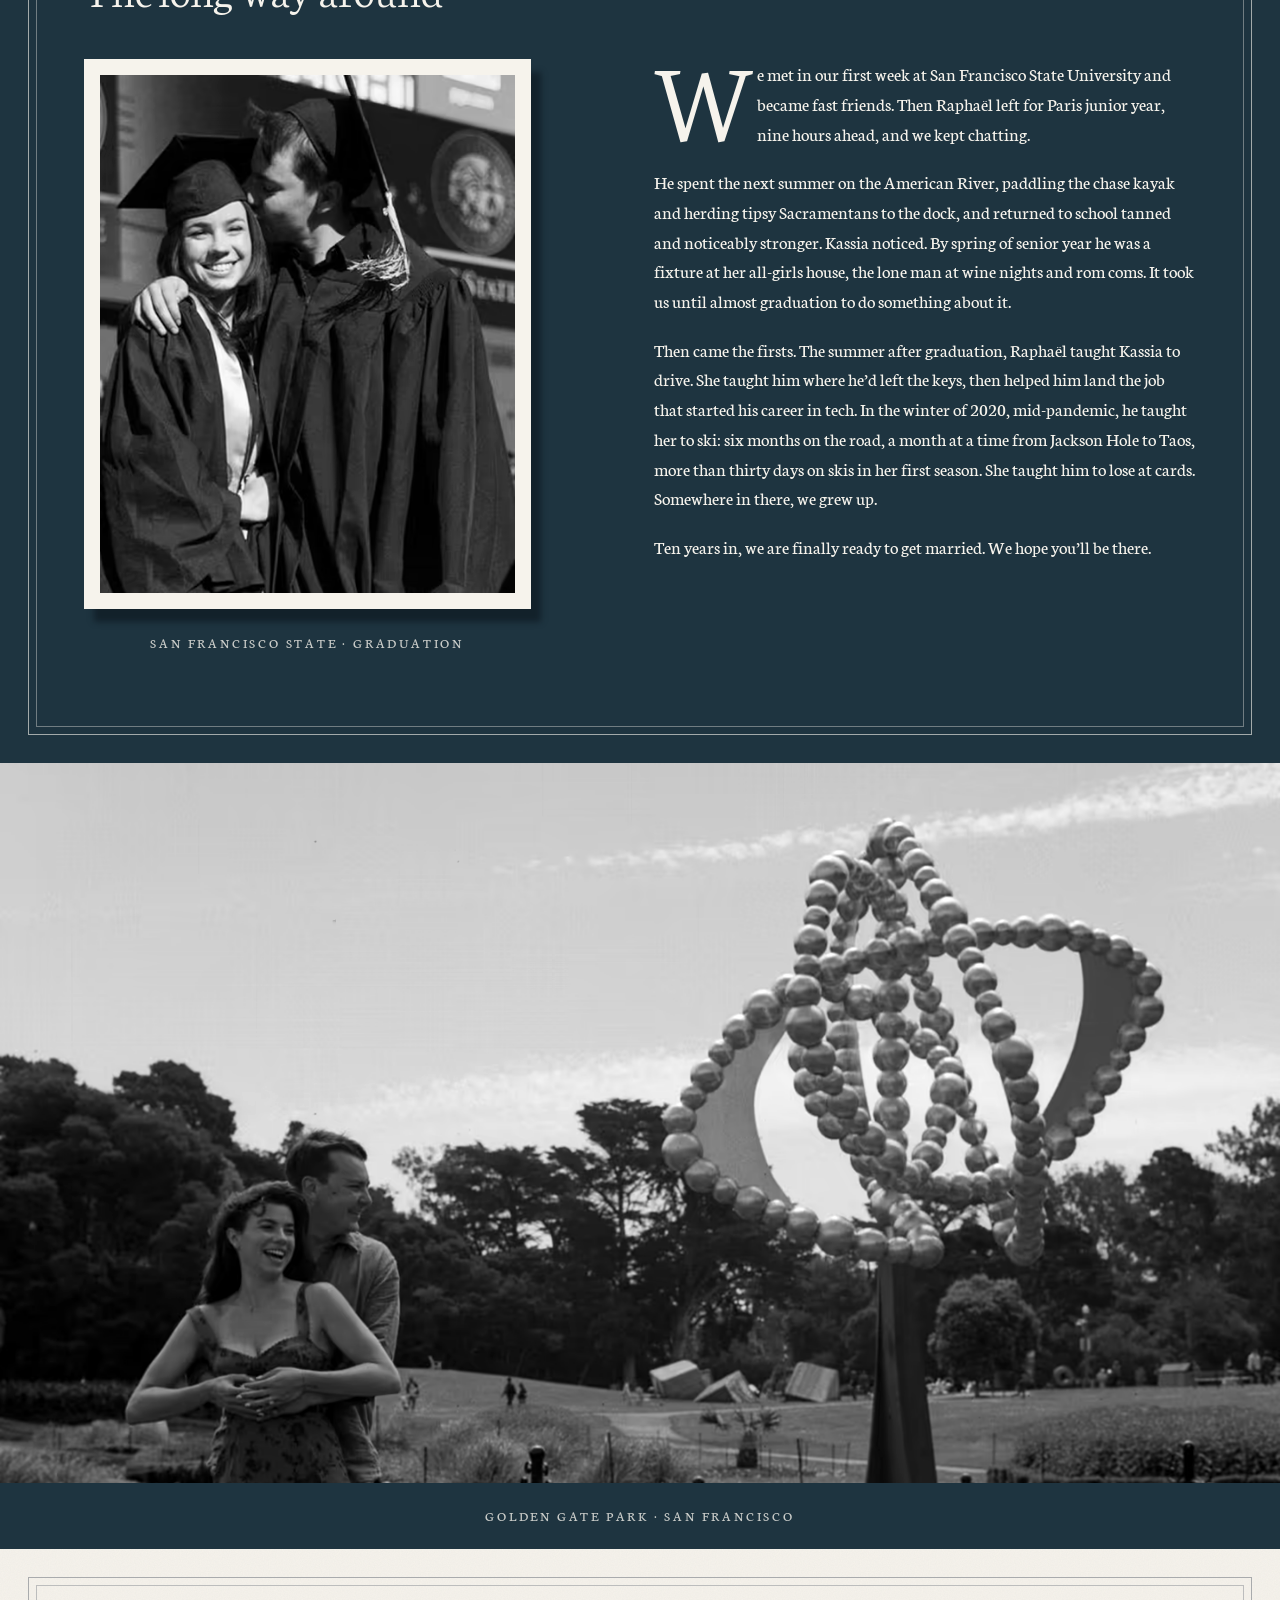
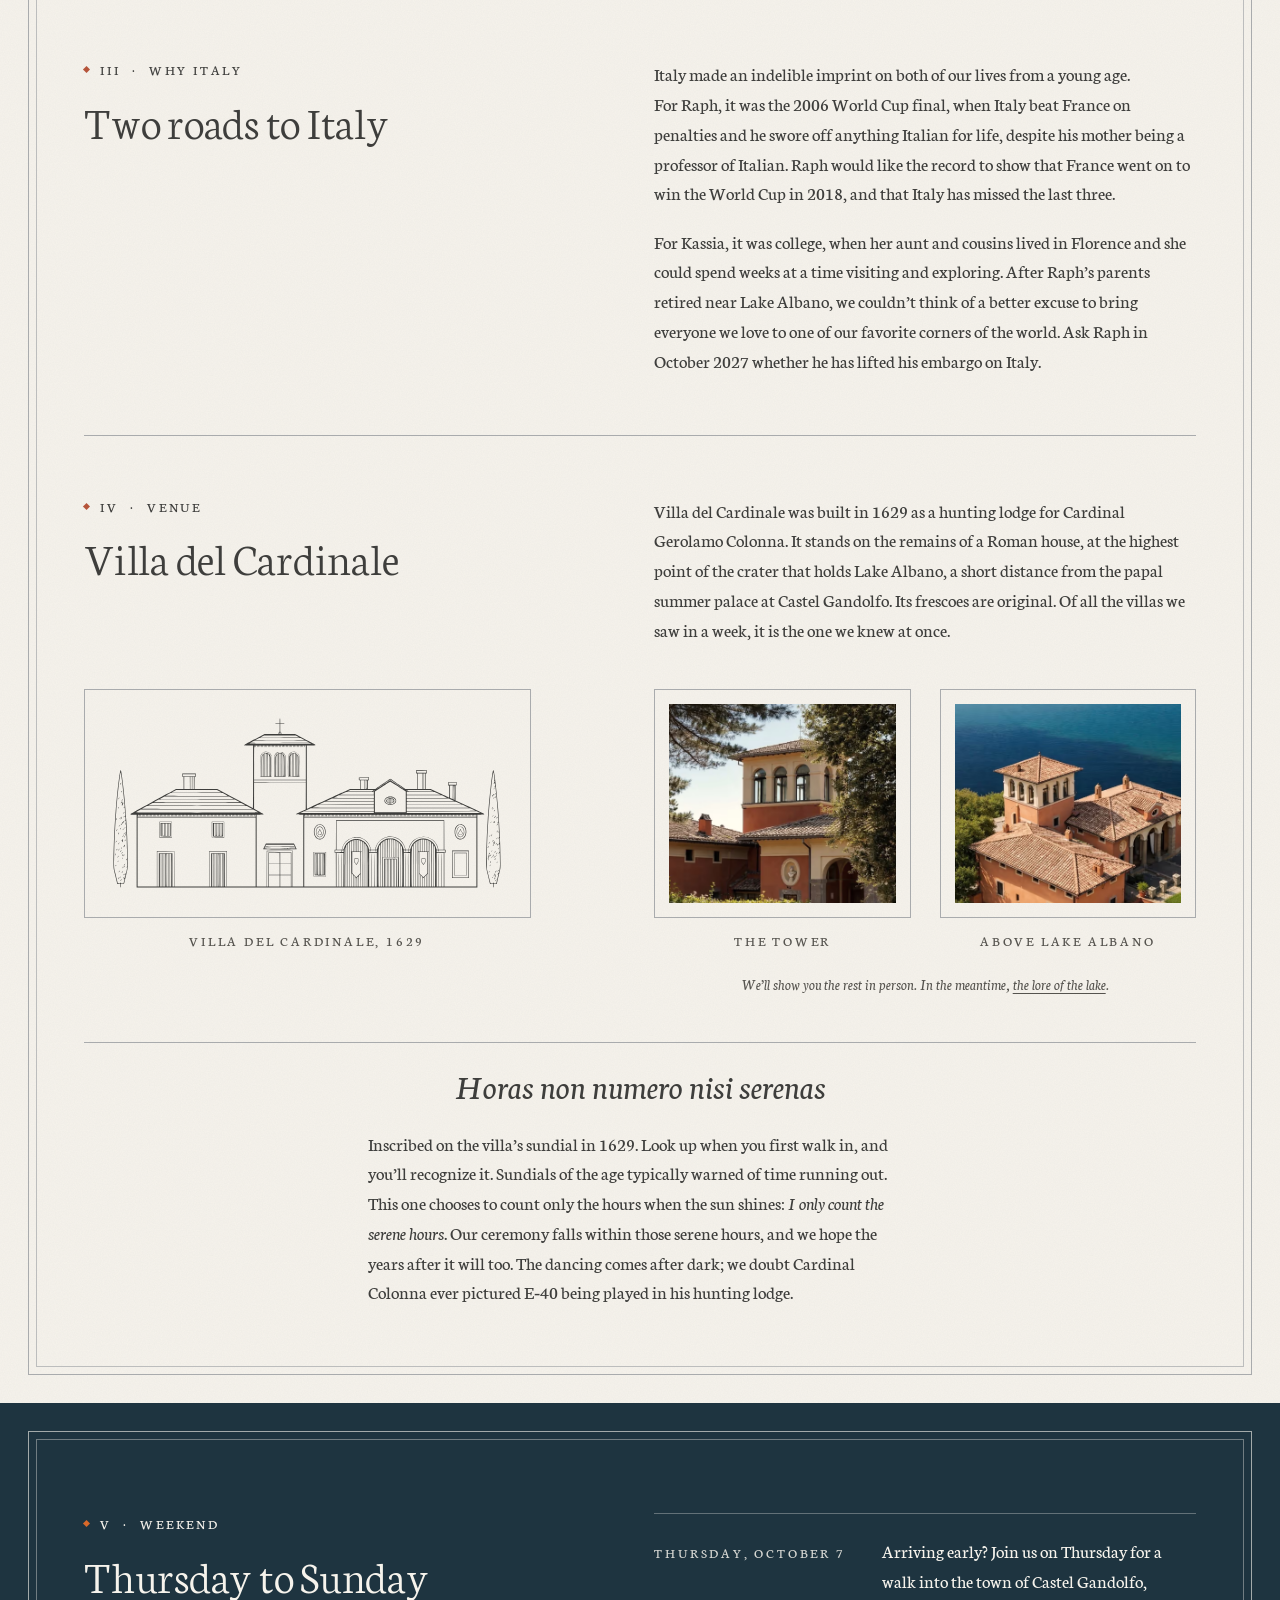
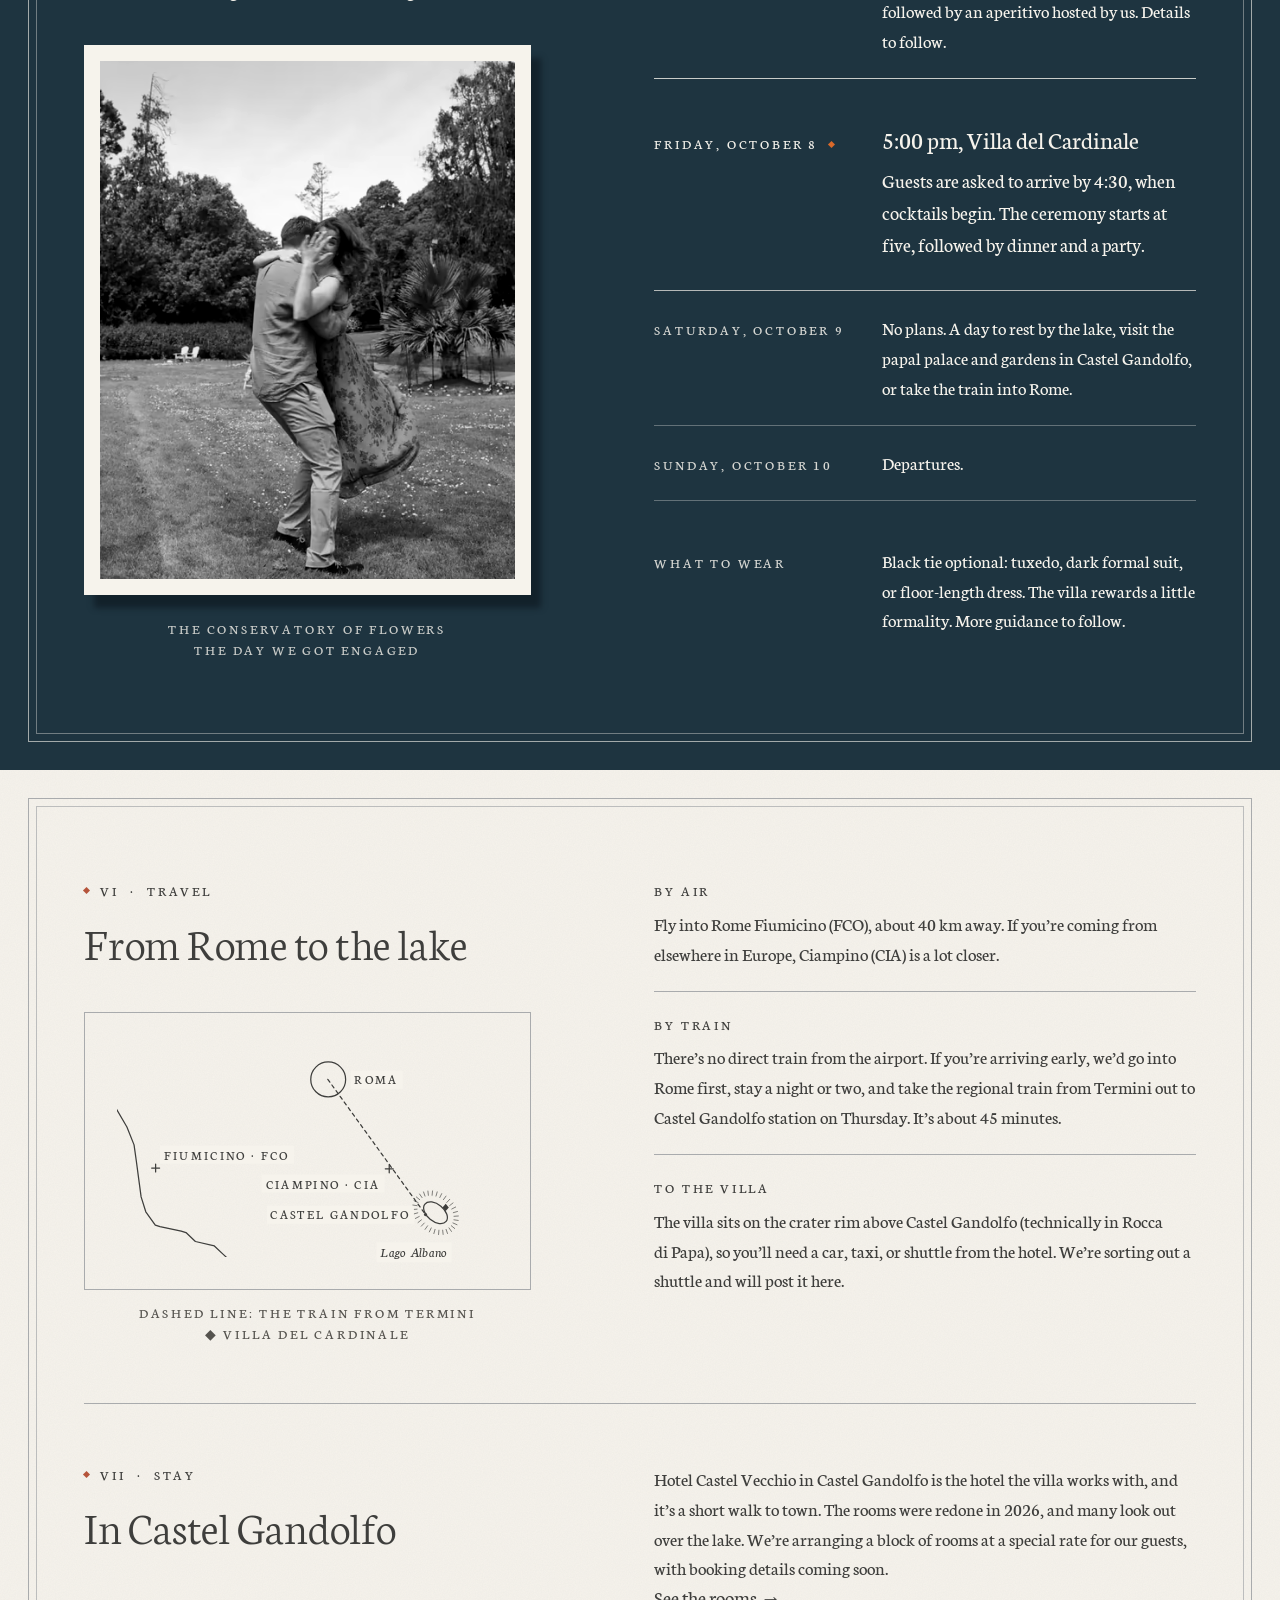
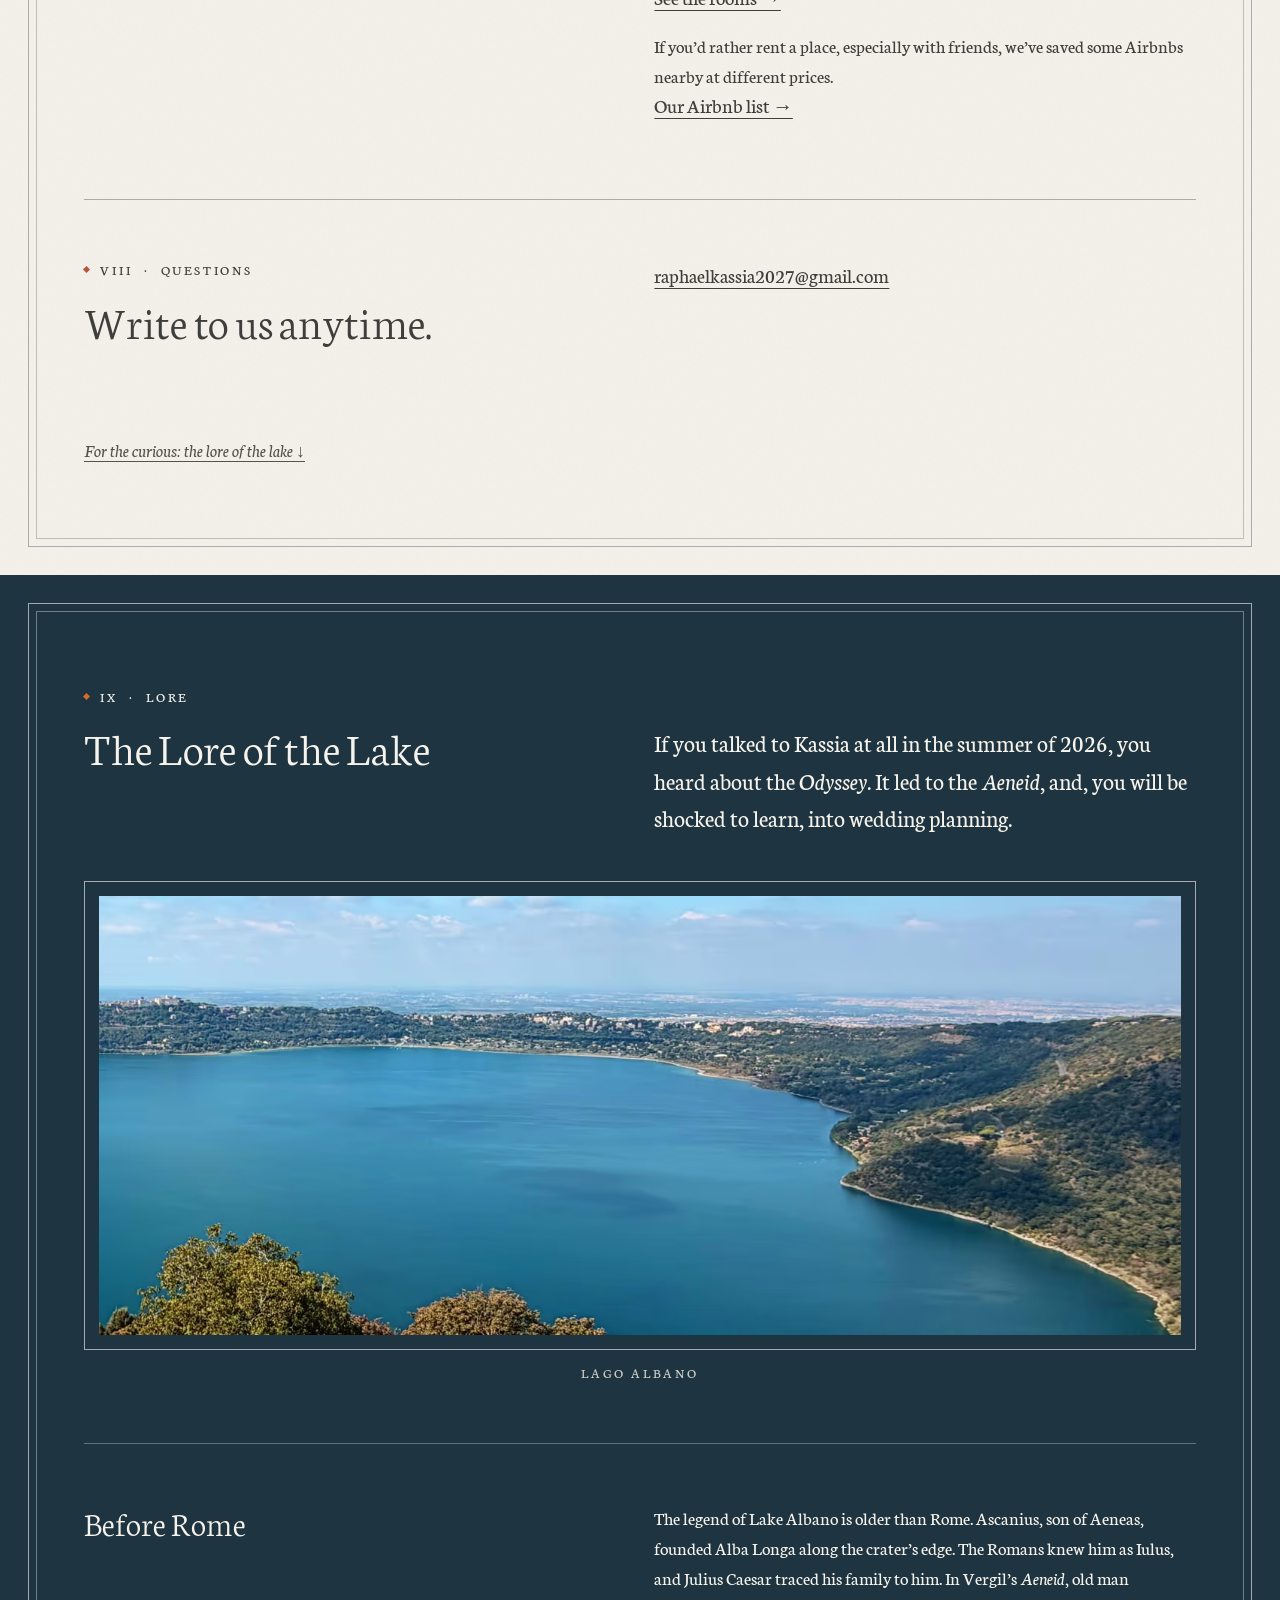
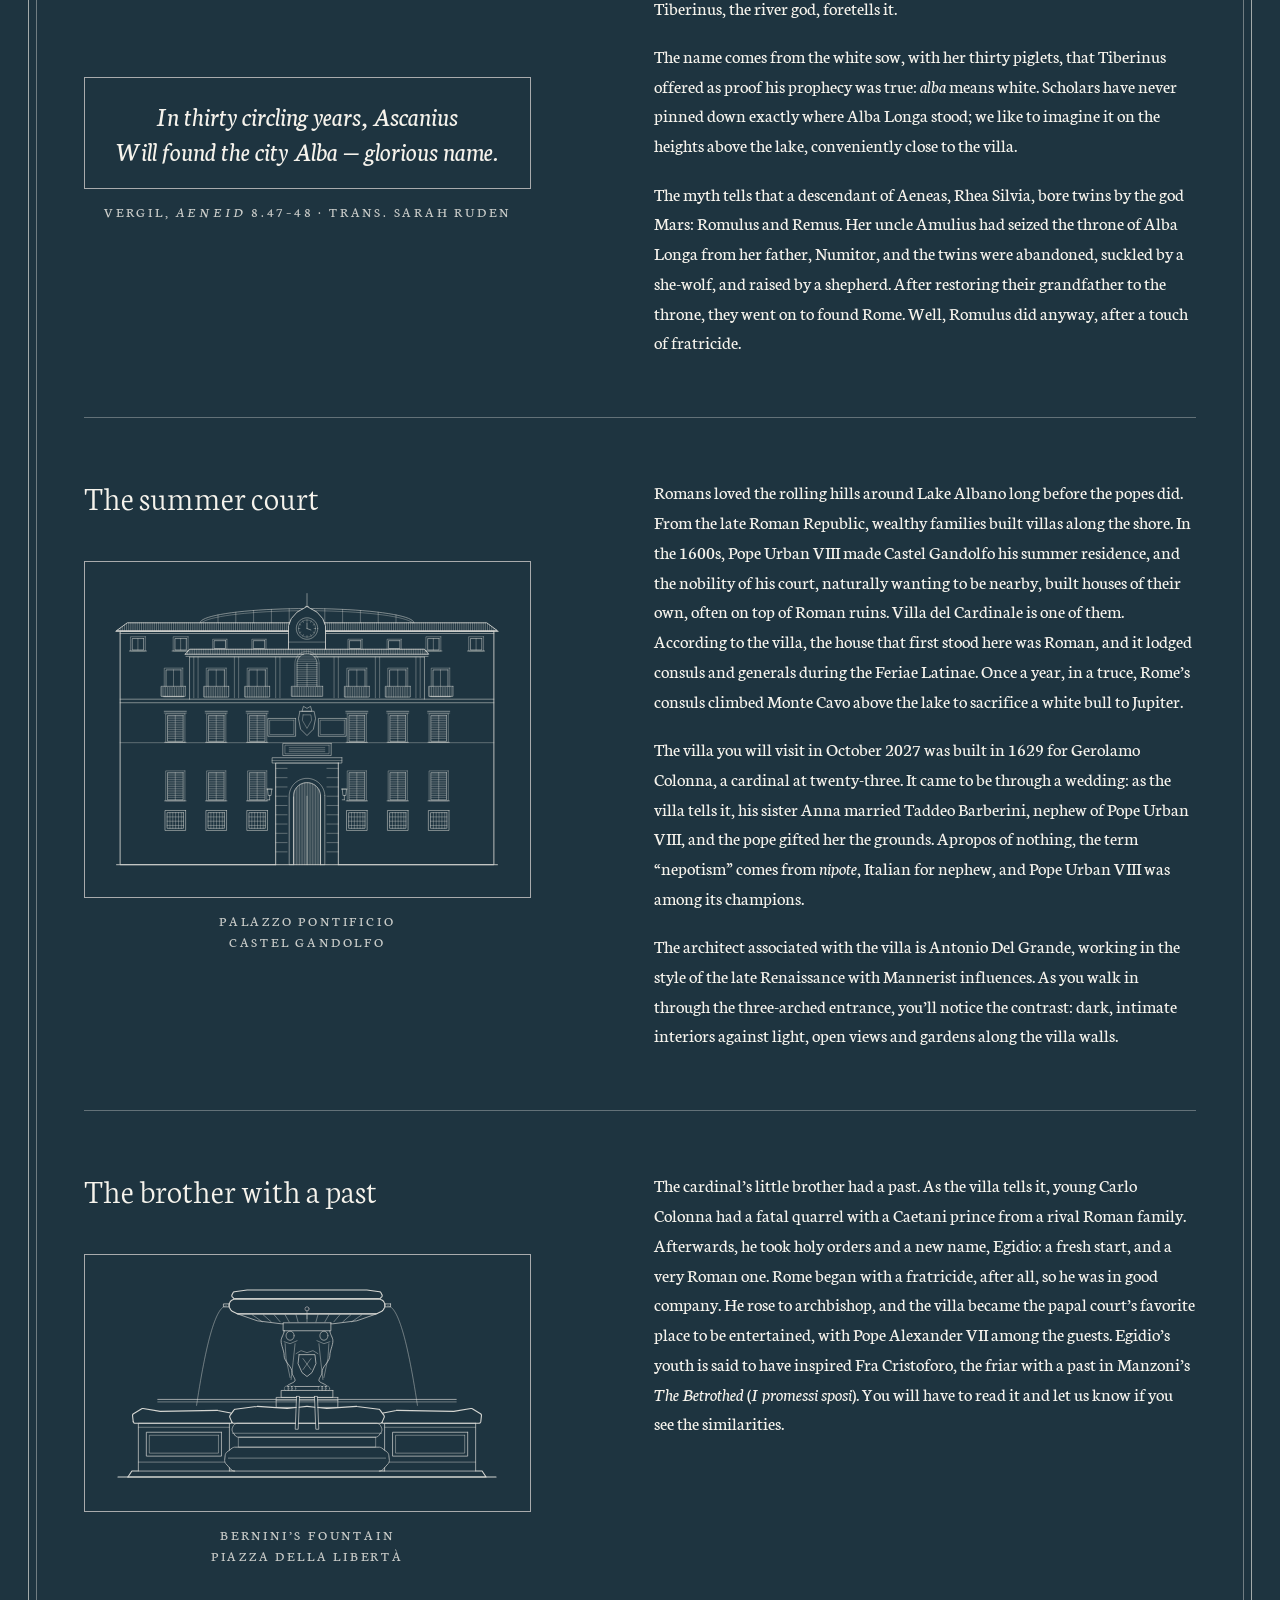
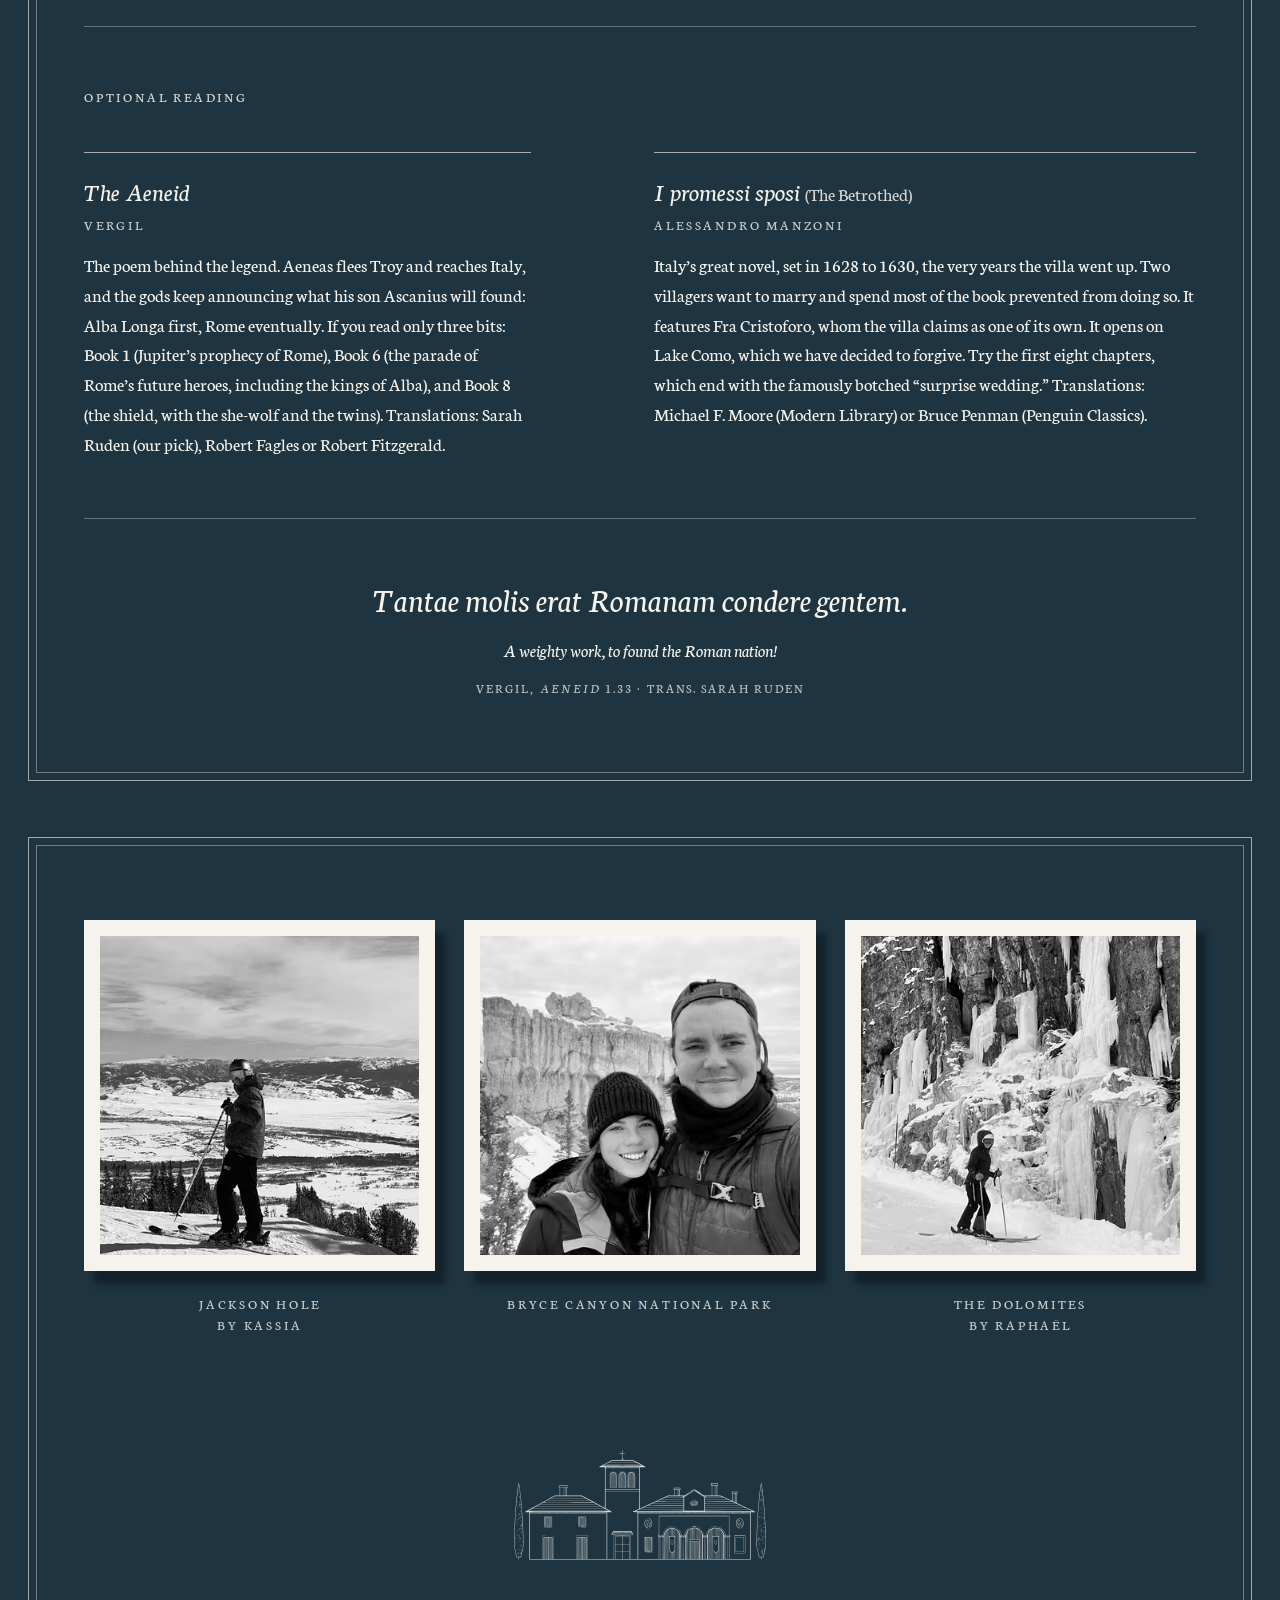
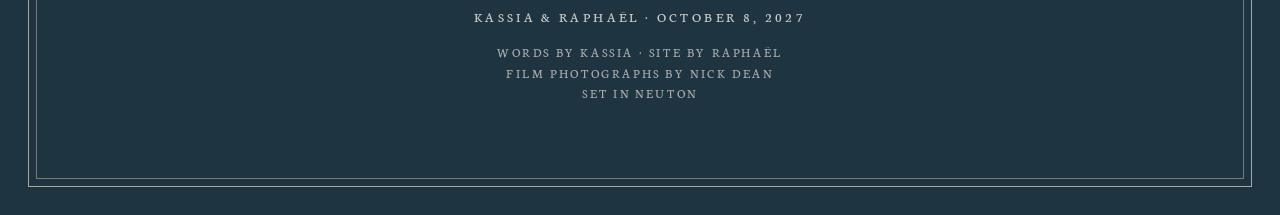
==== commit 274ce651: "Stay: renovated lake-view rooms, a guest room block, and links to both options Section VII now notes" ====
--- a/index.html
+++ b/index.html
@@ -251,9 +251,9 @@
           <h2 data-t="stay_title"></h2>
         </header>
         <div class="main">
-          <p data-t="stay_text"></p>
-          <p data-t="stay_text2"></p>
-          <p><a class="email" href="https://www.airbnb.com/wishlists/viewonly/2b0e7c1a-2601-4d36-9dcf-a3d3c4663ef9?s=67&amp;unique_share_id=9ebf2a0d-227b-4716-929a-113f13a98691" target="_blank" rel="noopener noreferrer" data-t="stay_link"></a></p>
+          <!-- Each link sits on the line right under its paragraph, so the column keeps the body line rhythm -->
+          <p><span data-t="stay_text"></span><br><a class="email" href="https://www.hotelcastelvecchio.com/hotelcastelvecchio/en/lake-view-room/" target="_blank" rel="noopener noreferrer" data-t="stay_hotel_link"></a></p>
+          <p><span data-t="stay_text2"></span><br><a class="email" href="https://www.airbnb.com/wishlists/viewonly/2b0e7c1a-2601-4d36-9dcf-a3d3c4663ef9?s=67&amp;unique_share_id=9ebf2a0d-227b-4716-929a-113f13a98691" target="_blank" rel="noopener noreferrer" data-t="stay_link"></a></p>
         </div>
       </div>
 
--- a/styles.css
+++ b/styles.css
@@ -505,6 +505,7 @@
 /* ---------- Questions ---------- */
 .email { font-size: 1.1em; word-break: break-word; }
 #questions .main p { margin: 0; }
+#stay .email { line-height: var(--line); } /* the links under each Stay paragraph keep the body line, so the column stays on its rhythm */
 
 /* ---------- Footer: the serene hours, on the same grid ---------- */
 .strip { display: grid; grid-template-columns: repeat(3, minmax(0, 1fr)); gap: var(--col-gap); margin-bottom: var(--s-5); }
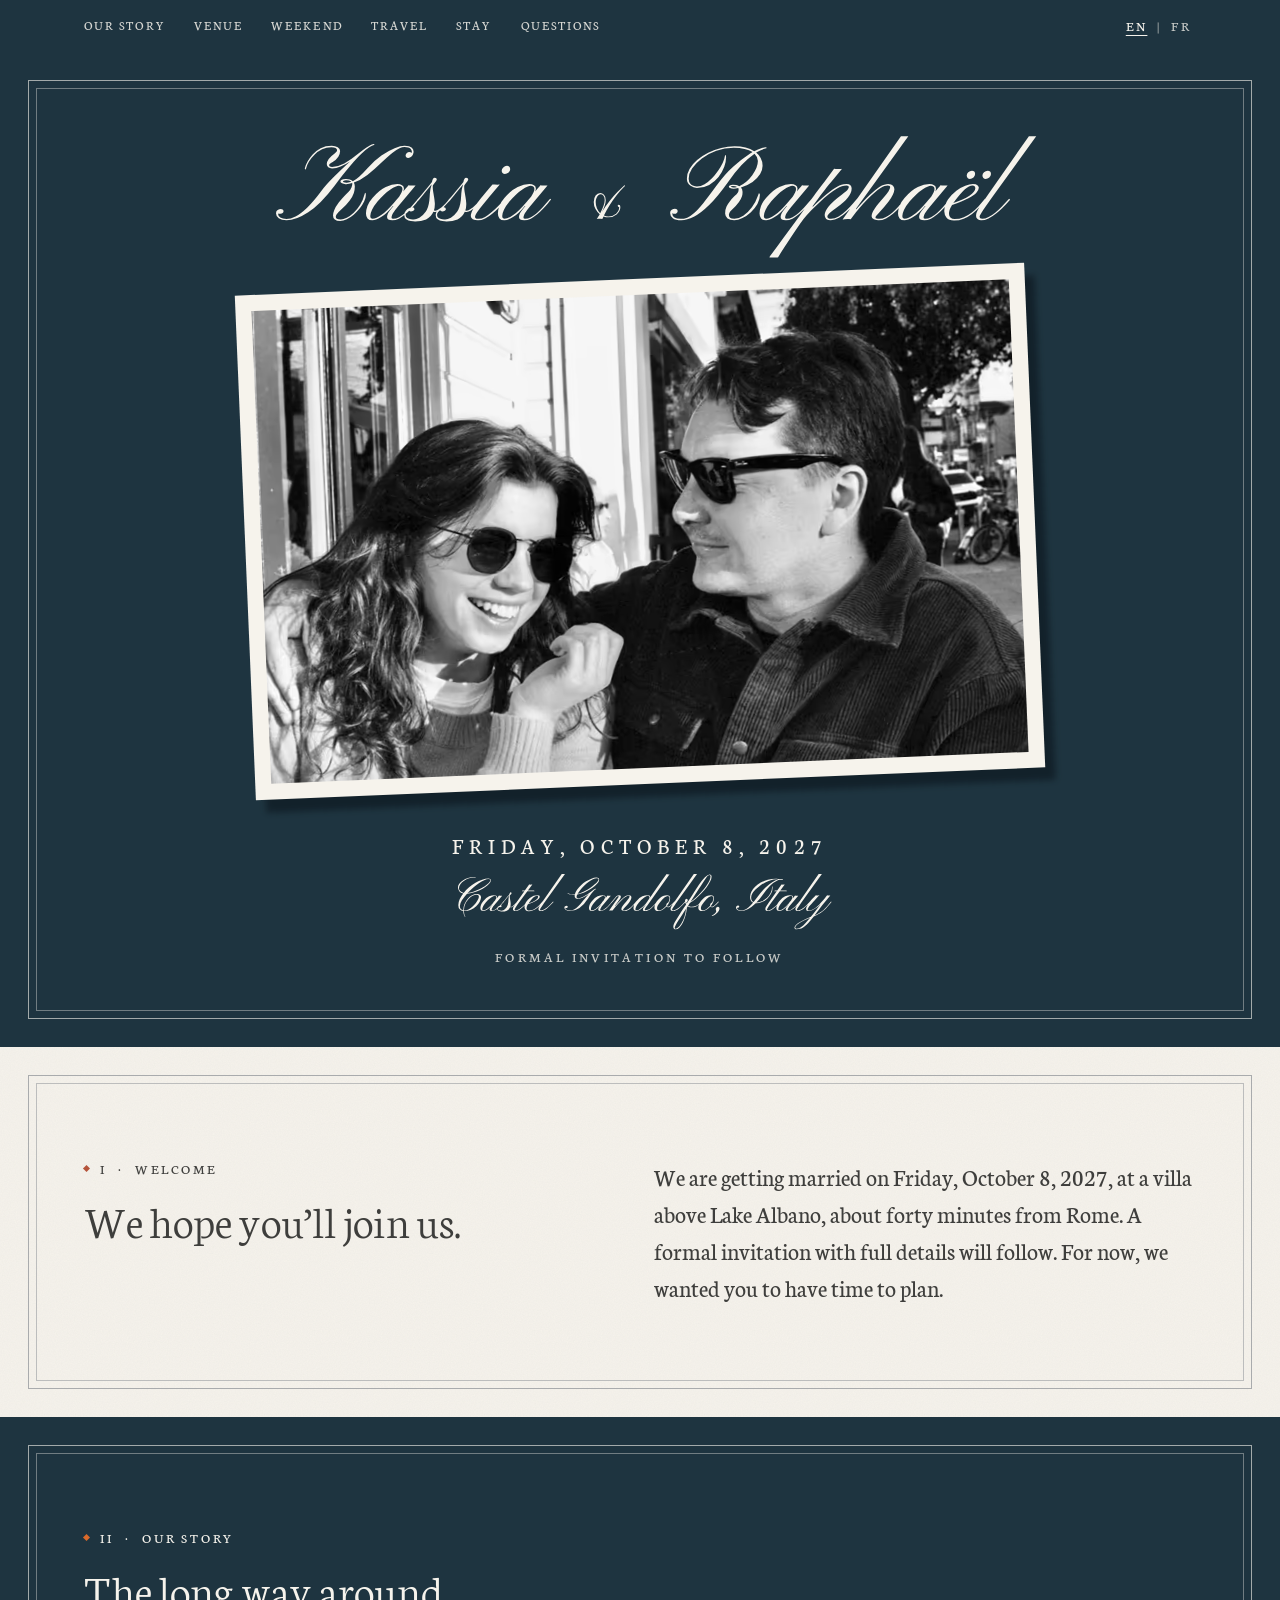
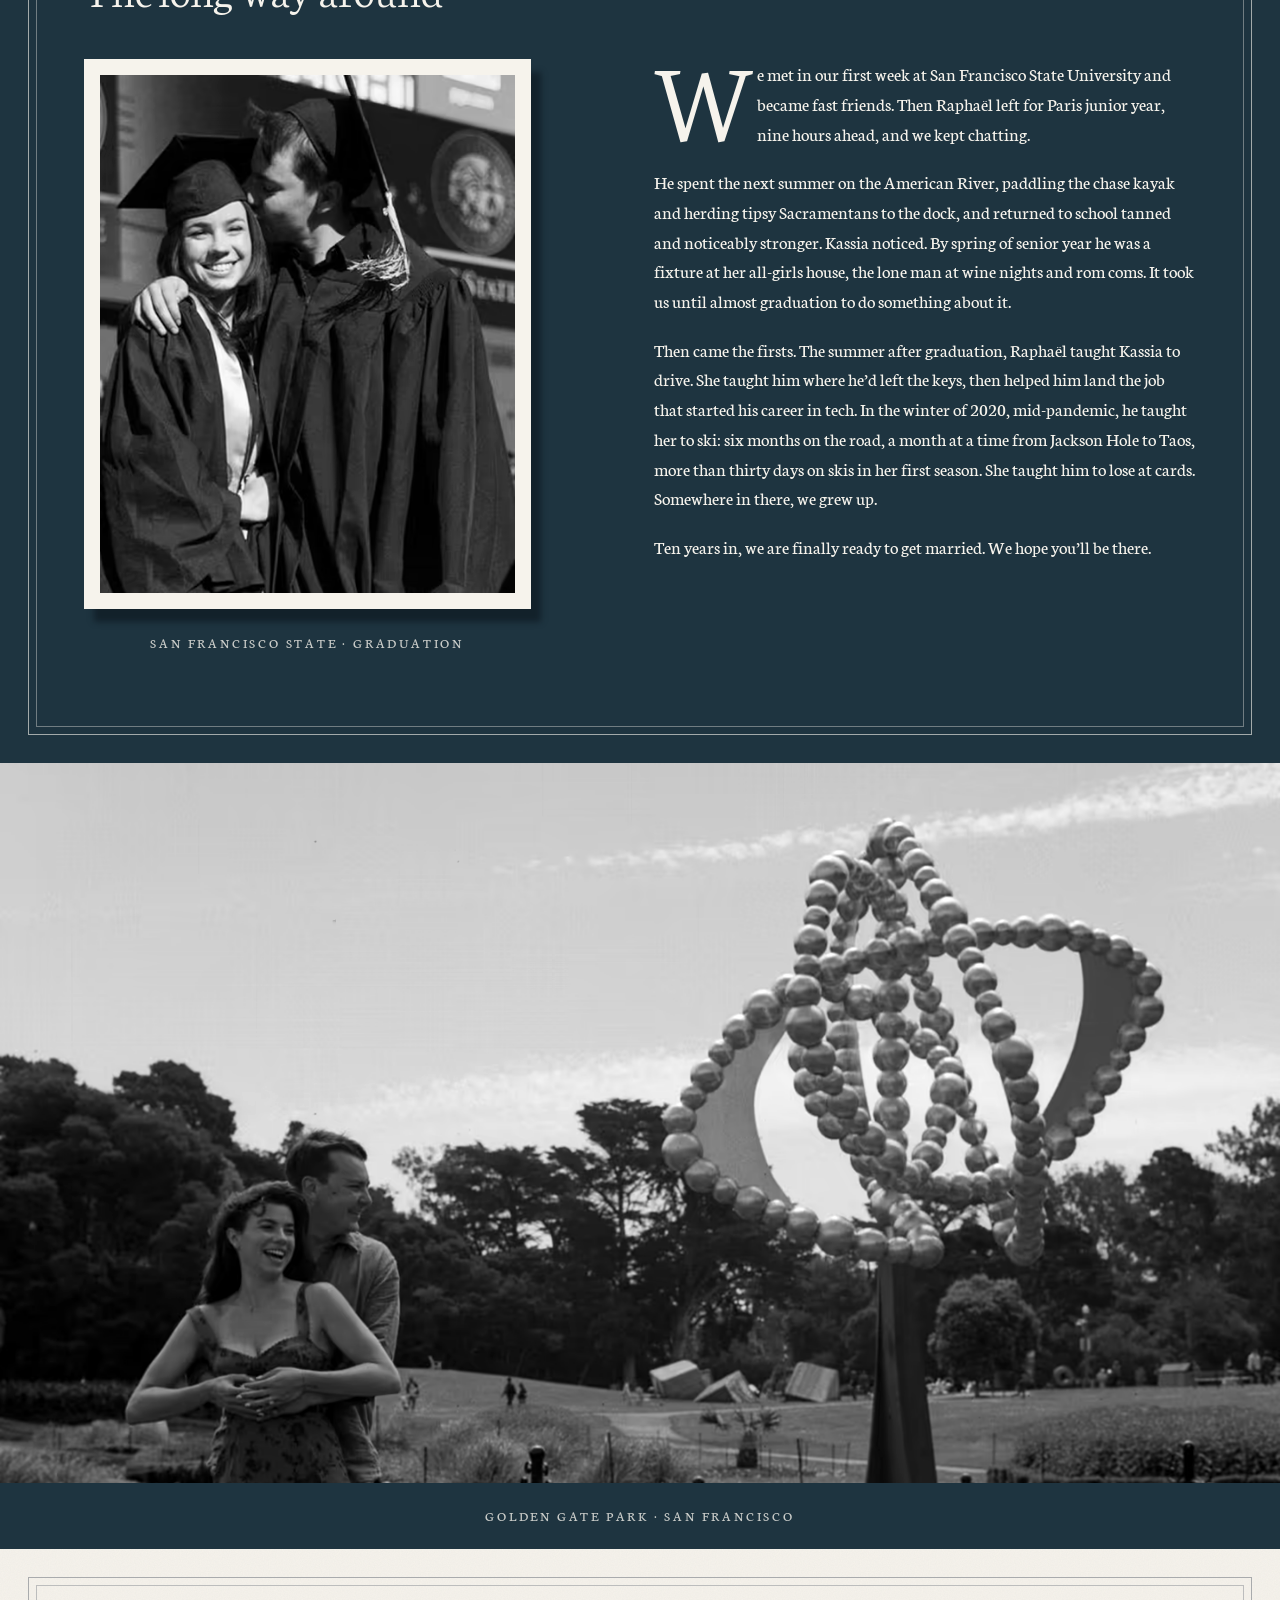
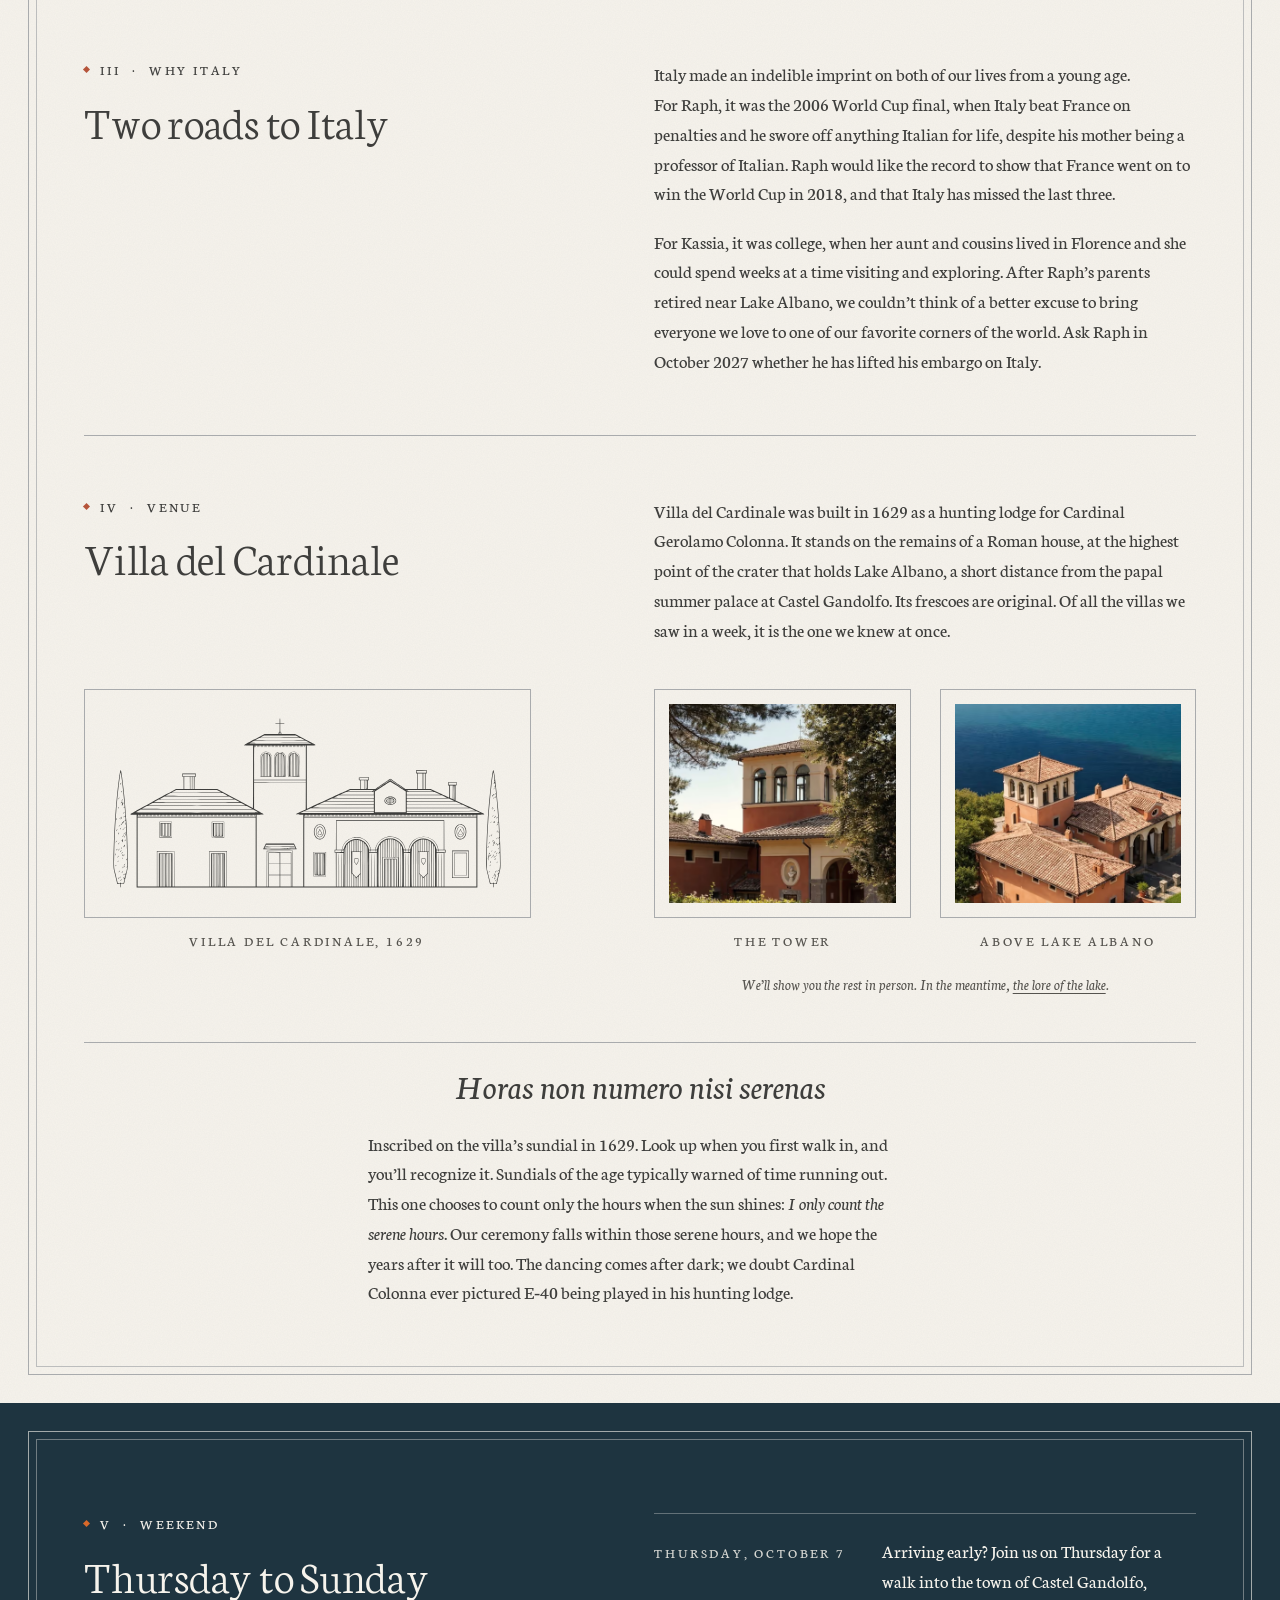
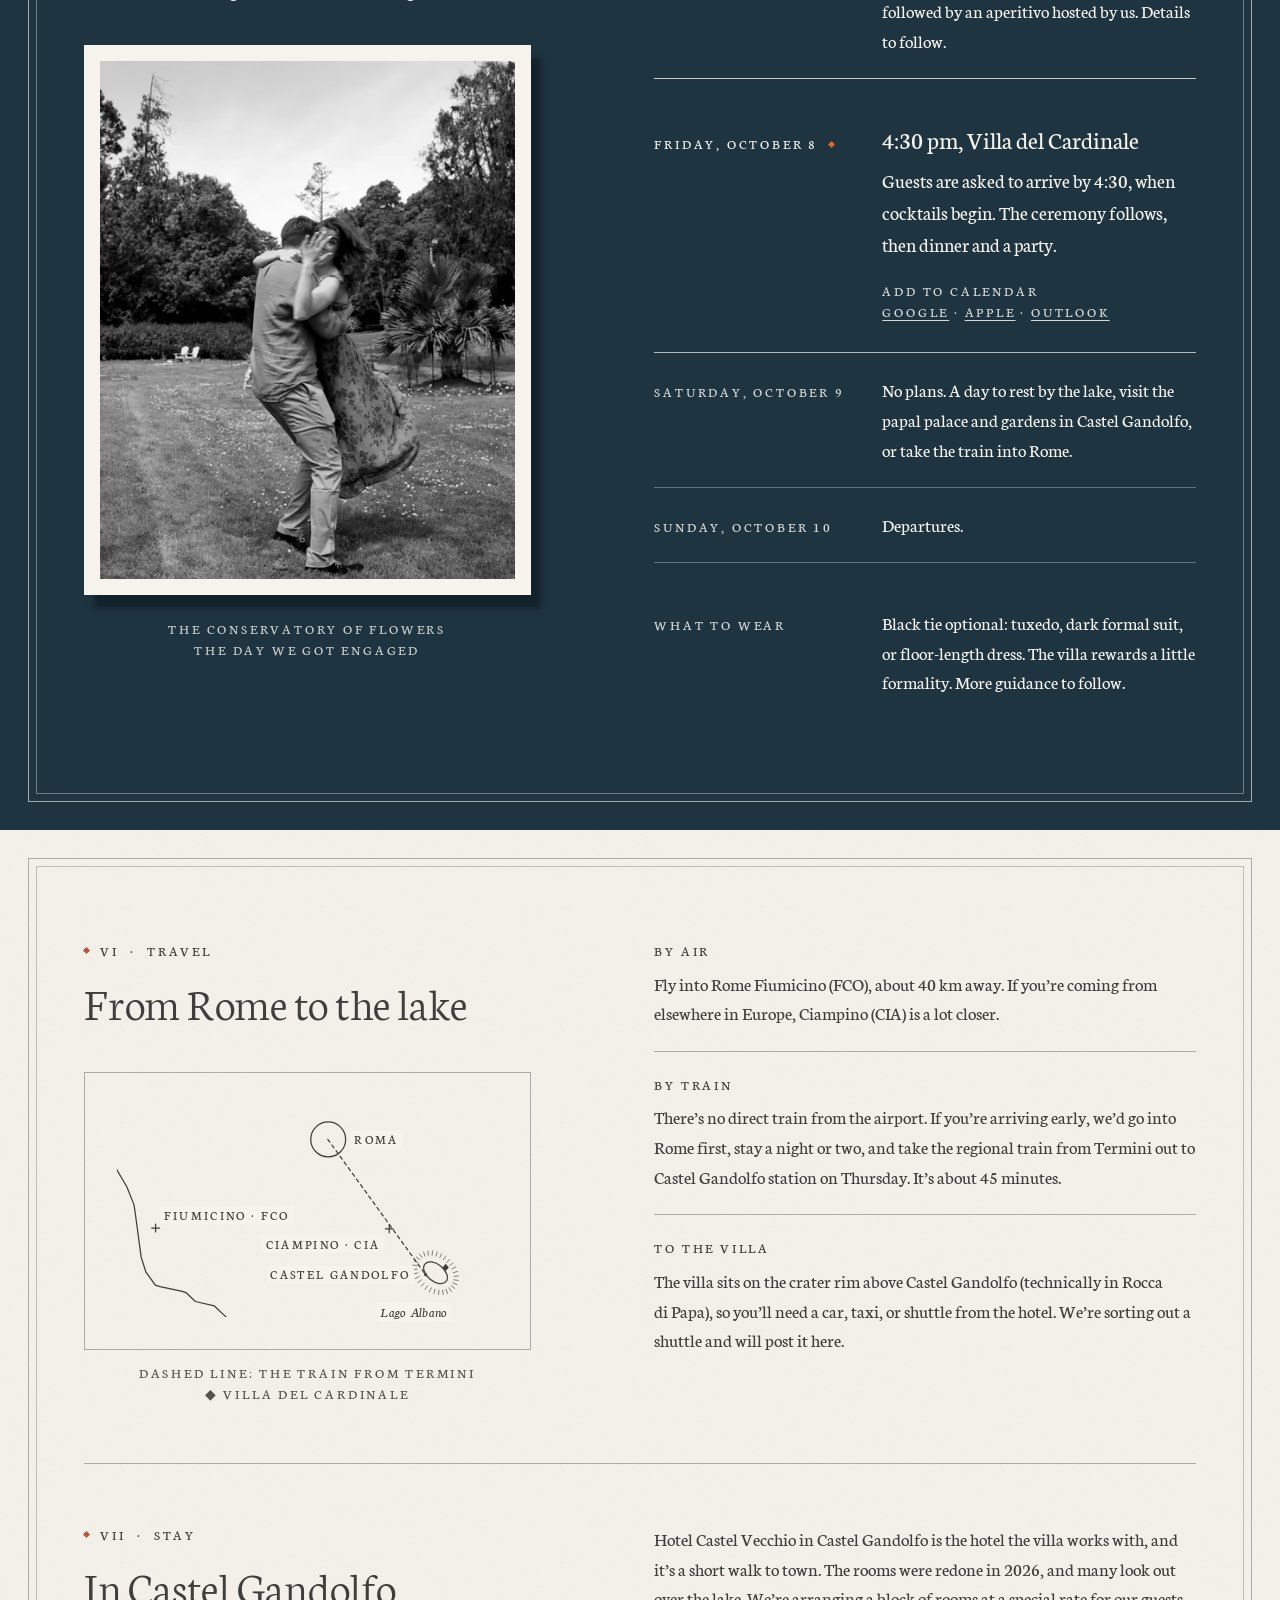
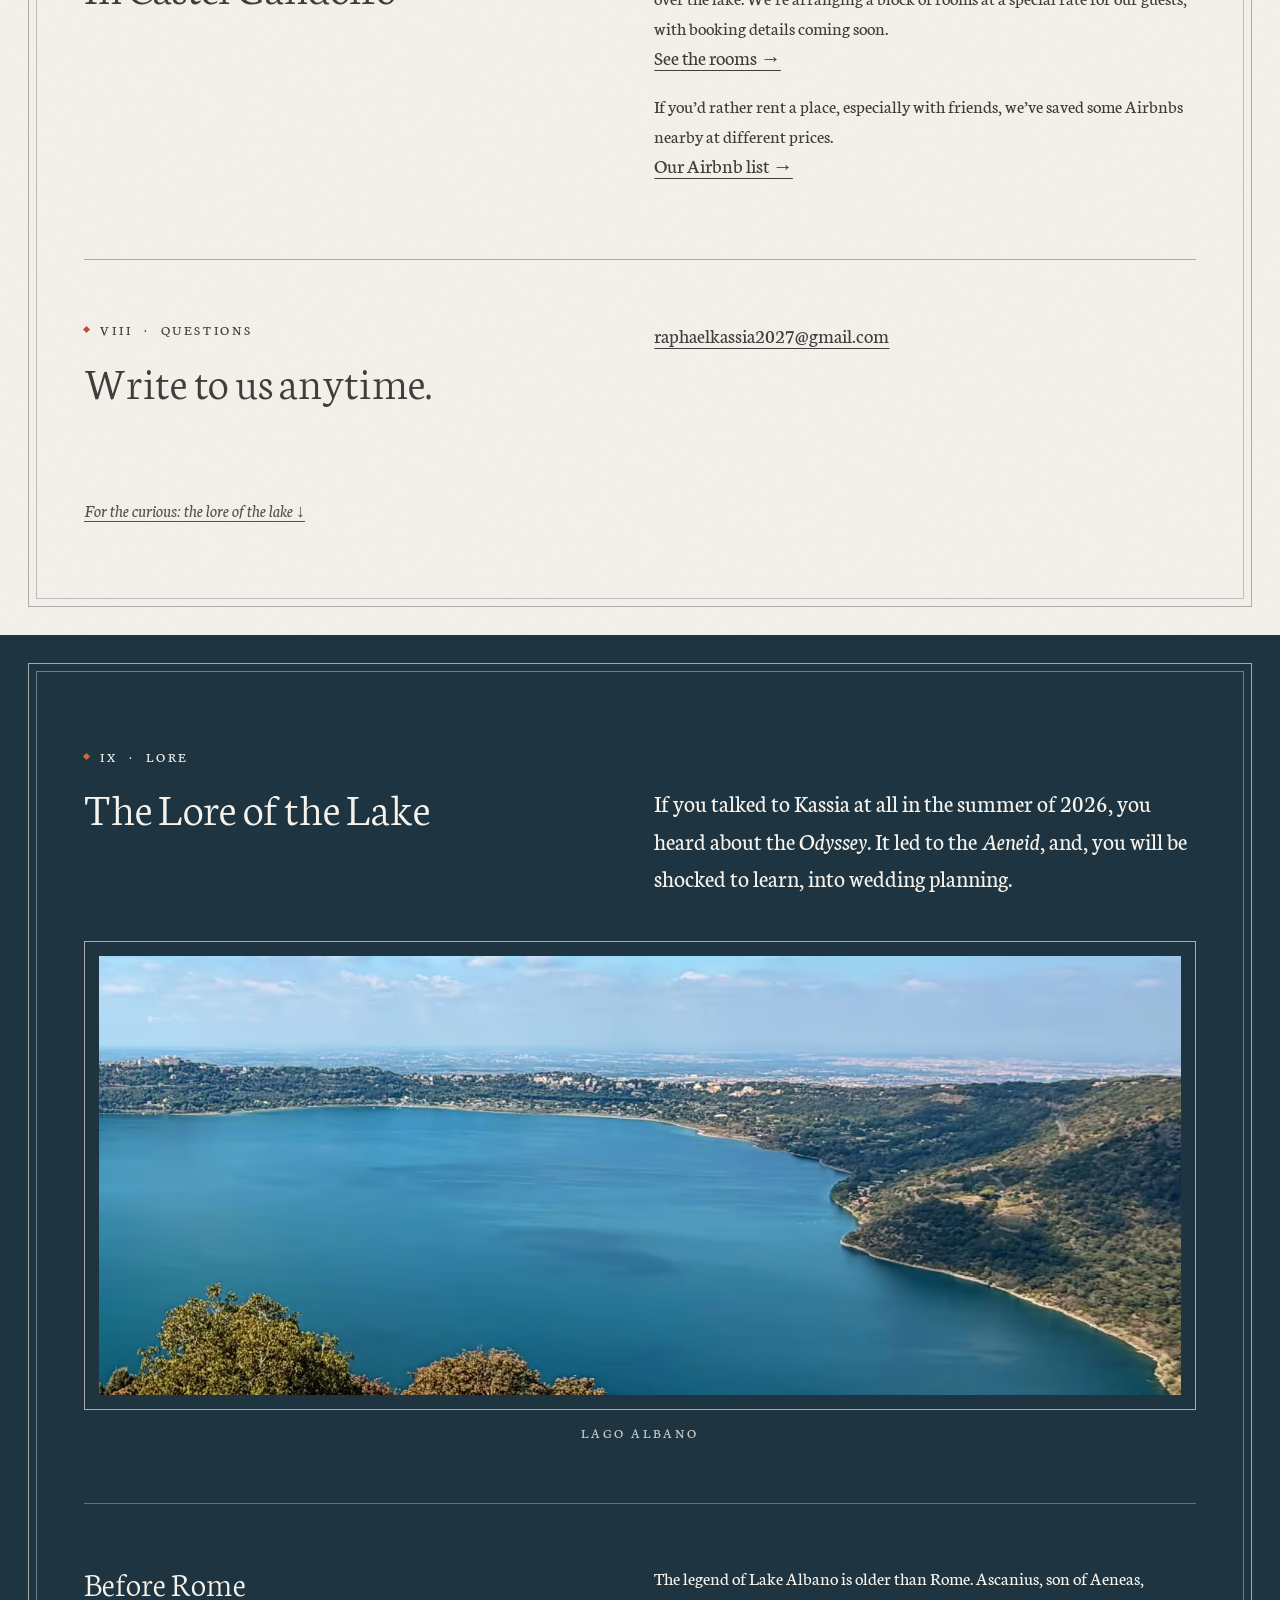
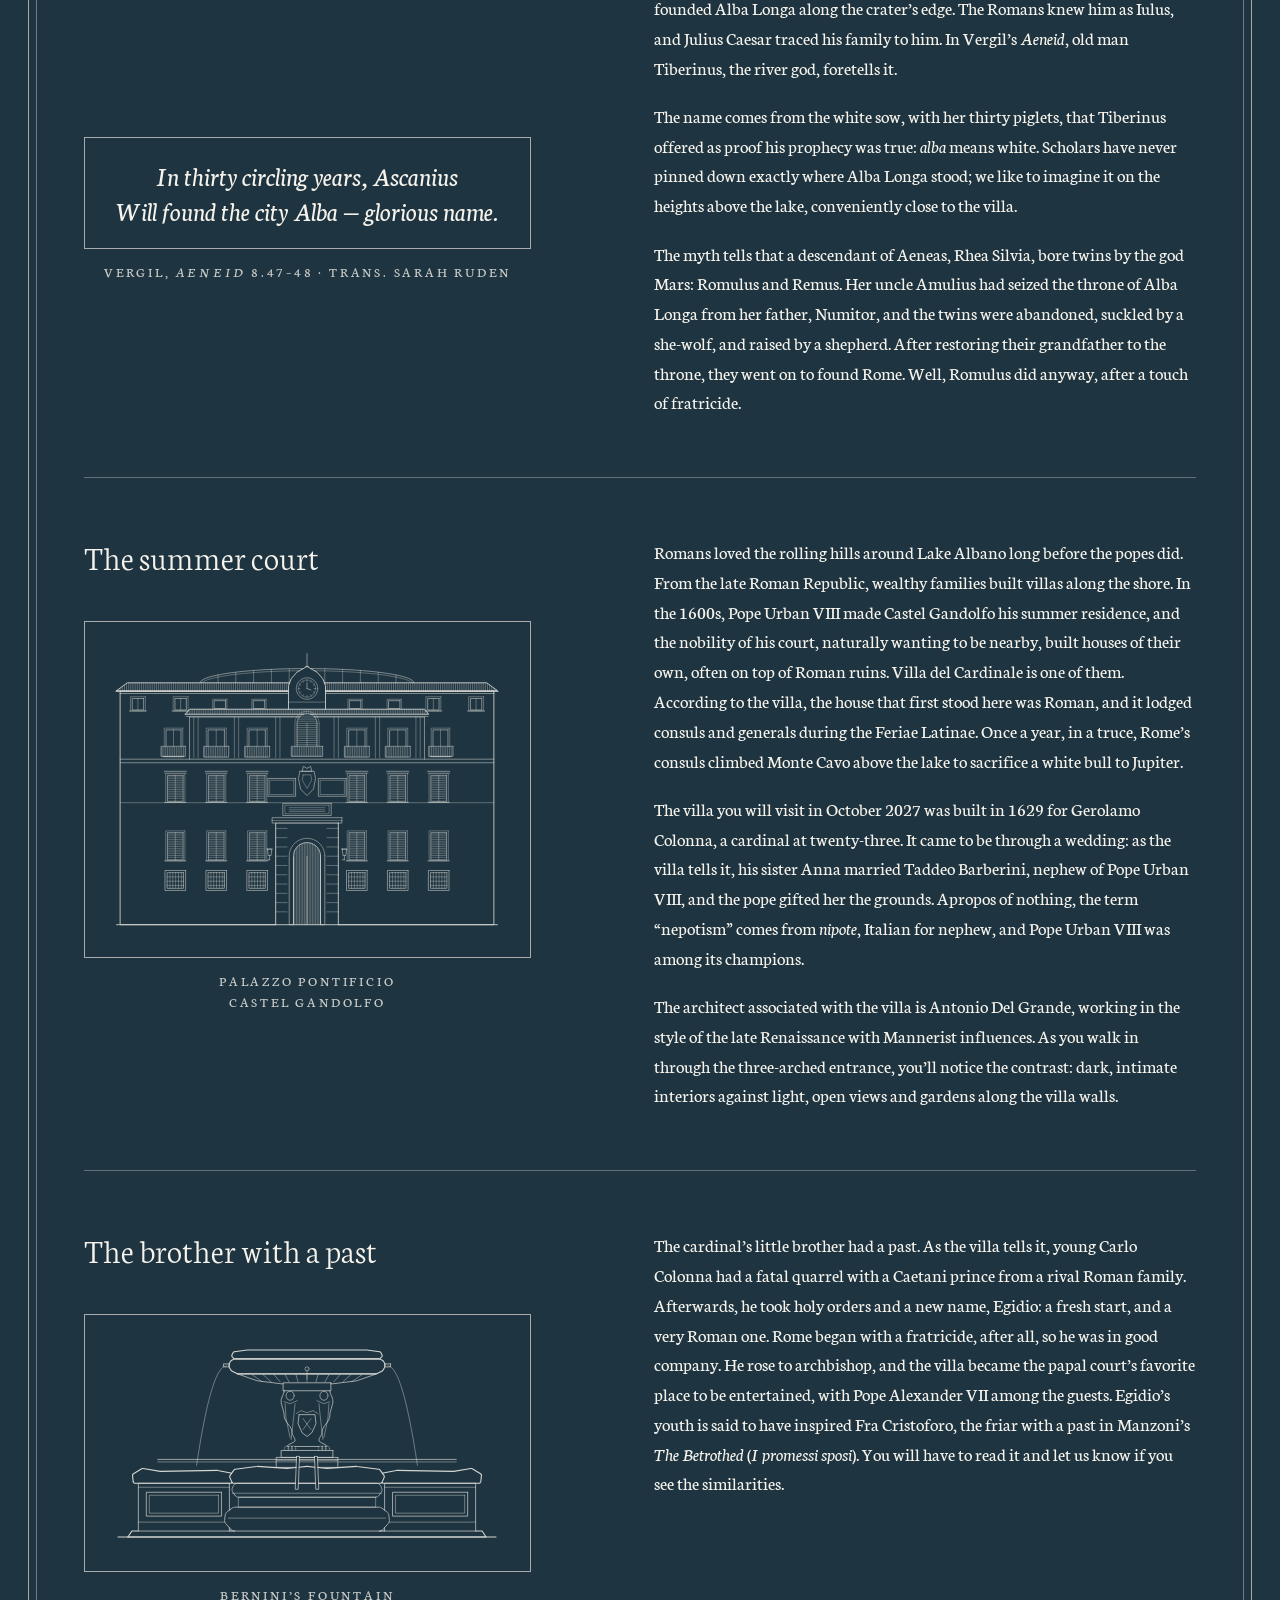
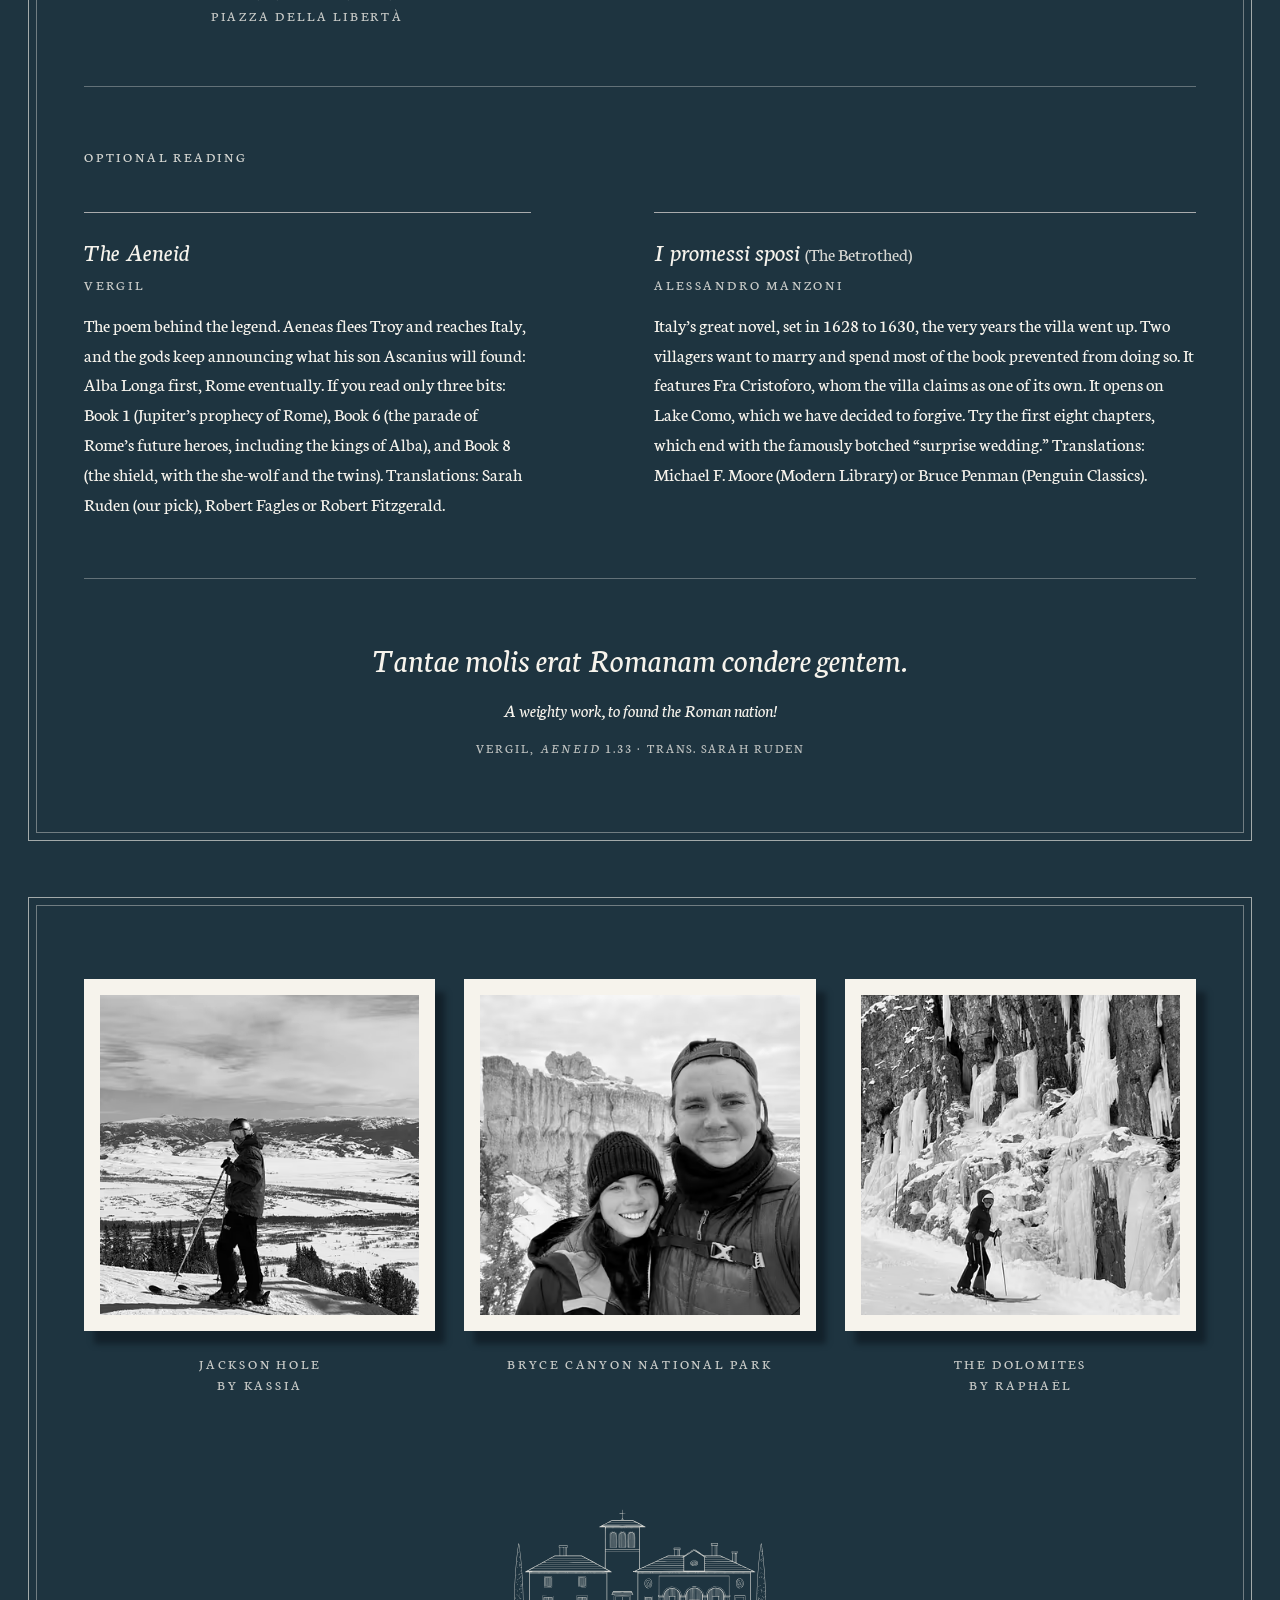
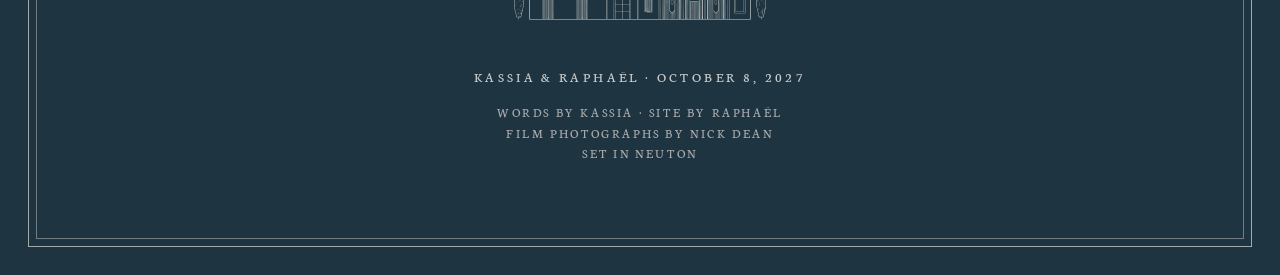
==== commit 2e2cd8b8: "Friday: arrive by 4:30, and "Add to calendar" for the wedding The Friday entry now gives only one ti" ====
--- a/index.html
+++ b/index.html
@@ -193,7 +193,10 @@
           <li><p class="caps" data-t="thu_day"></p><div><p data-t="thu_text"></p></div></li>
           <li class="fri">
             <p class="caps" data-t="fri_day"></p>
-            <div><p class="when" data-t="fri_time"></p><p data-t="fri_text"></p></div>
+            <div><p class="when" data-t="fri_time"></p><p data-t="fri_text"></p>
+              <!-- Add to calendar: copy this line into another day (e.g. Thursday) with its own Google link and .ics file (Apple and Outlook share the .ics) -->
+              <p class="caps cal"><span class="cal-label" data-t="cal_label"></span> <a href="https://calendar.google.com/calendar/render?action=TEMPLATE&amp;text=Kassia+%26+Rapha%C3%ABl%27s+wedding&amp;dates=20271008T163000/20271009T010000&amp;ctz=Europe/Rome&amp;location=Villa+del+Cardinale,+Via+dei+Laghi+km+11,+00040+Rocca+di+Papa+RM,+Italy&amp;details=kassiaraphael.com" target="_blank" rel="noopener noreferrer" data-t="cal_google" data-t-aria="cal_google_aria"></a><span class="sep" aria-hidden="true"> · </span><span class="nw"><a href="/kassia-raphael-wedding.ics" download data-t="cal_apple" data-t-aria="cal_apple_aria"></a><span class="sep" aria-hidden="true"> · </span><a href="/kassia-raphael-wedding.ics" download data-t="cal_outlook" data-t-aria="cal_outlook_aria"></a></span></p>
+            </div>
           </li>
           <li><p class="caps" data-t="sat_day"></p><div><p data-t="sat_text"></p></div></li>
           <li><p class="caps" data-t="sun_day"></p><div><p data-t="sun_text"></p></div></li>
--- a/styles.css
+++ b/styles.css
@@ -398,6 +398,10 @@
 .days .fri .when { font-size: 1.35em; line-height: 1.3; margin: 0 0 var(--s-1); }
 .days .fri div p:not(.when) { font-size: 1.08em; }
 .days .dress { border-bottom: 0; padding-top: var(--s-4); }
+/* "Add to calendar" under a day: the section-label caps, links underlined like every link, one small step below the copy */
+.days li div p.cal:not(.when) { font-size: var(--caps); line-height: 1.5; margin: 0 0 var(--s-1); opacity: .86; }
+.days .cal-label { display: block; } /* the label on its own line, the two links together on the next */
+.days .cal a { white-space: nowrap; }
 .weekend-shot { margin-top: var(--s-5); max-width: 24rem; }
 @media (min-width: 760px) {
   .days li { display: grid; grid-template-columns: 13rem 1fr; gap: 1.25rem; align-items: baseline; }
@@ -586,7 +590,7 @@
                                         -webkit-print-color-adjust: exact; print-color-adjust: exact; }
   body { font-size: 11pt; }
   .albano, .paper { --rule: #bdbdbd; --frame: #bdbdbd; --frame-soft: #dcdcdc; --marker: var(--terracotta); }
-  .menu, .menu-btn, .topbar, .skip, .noscript, .lore-nudge, .footer .strip { display: none !important; }
+  .cal, .menu, .menu-btn, .topbar, .skip, .noscript, .lore-nudge, .footer .strip { display: none !important; }
   .sheet { padding: 12mm 15mm 6mm; -webkit-box-decoration-break: clone; box-decoration-break: clone; } /* the margin repeats on every page a section runs onto */
   .hero { padding-top: 18mm; }
   .sheet::before, .sheet::after { display: none; }
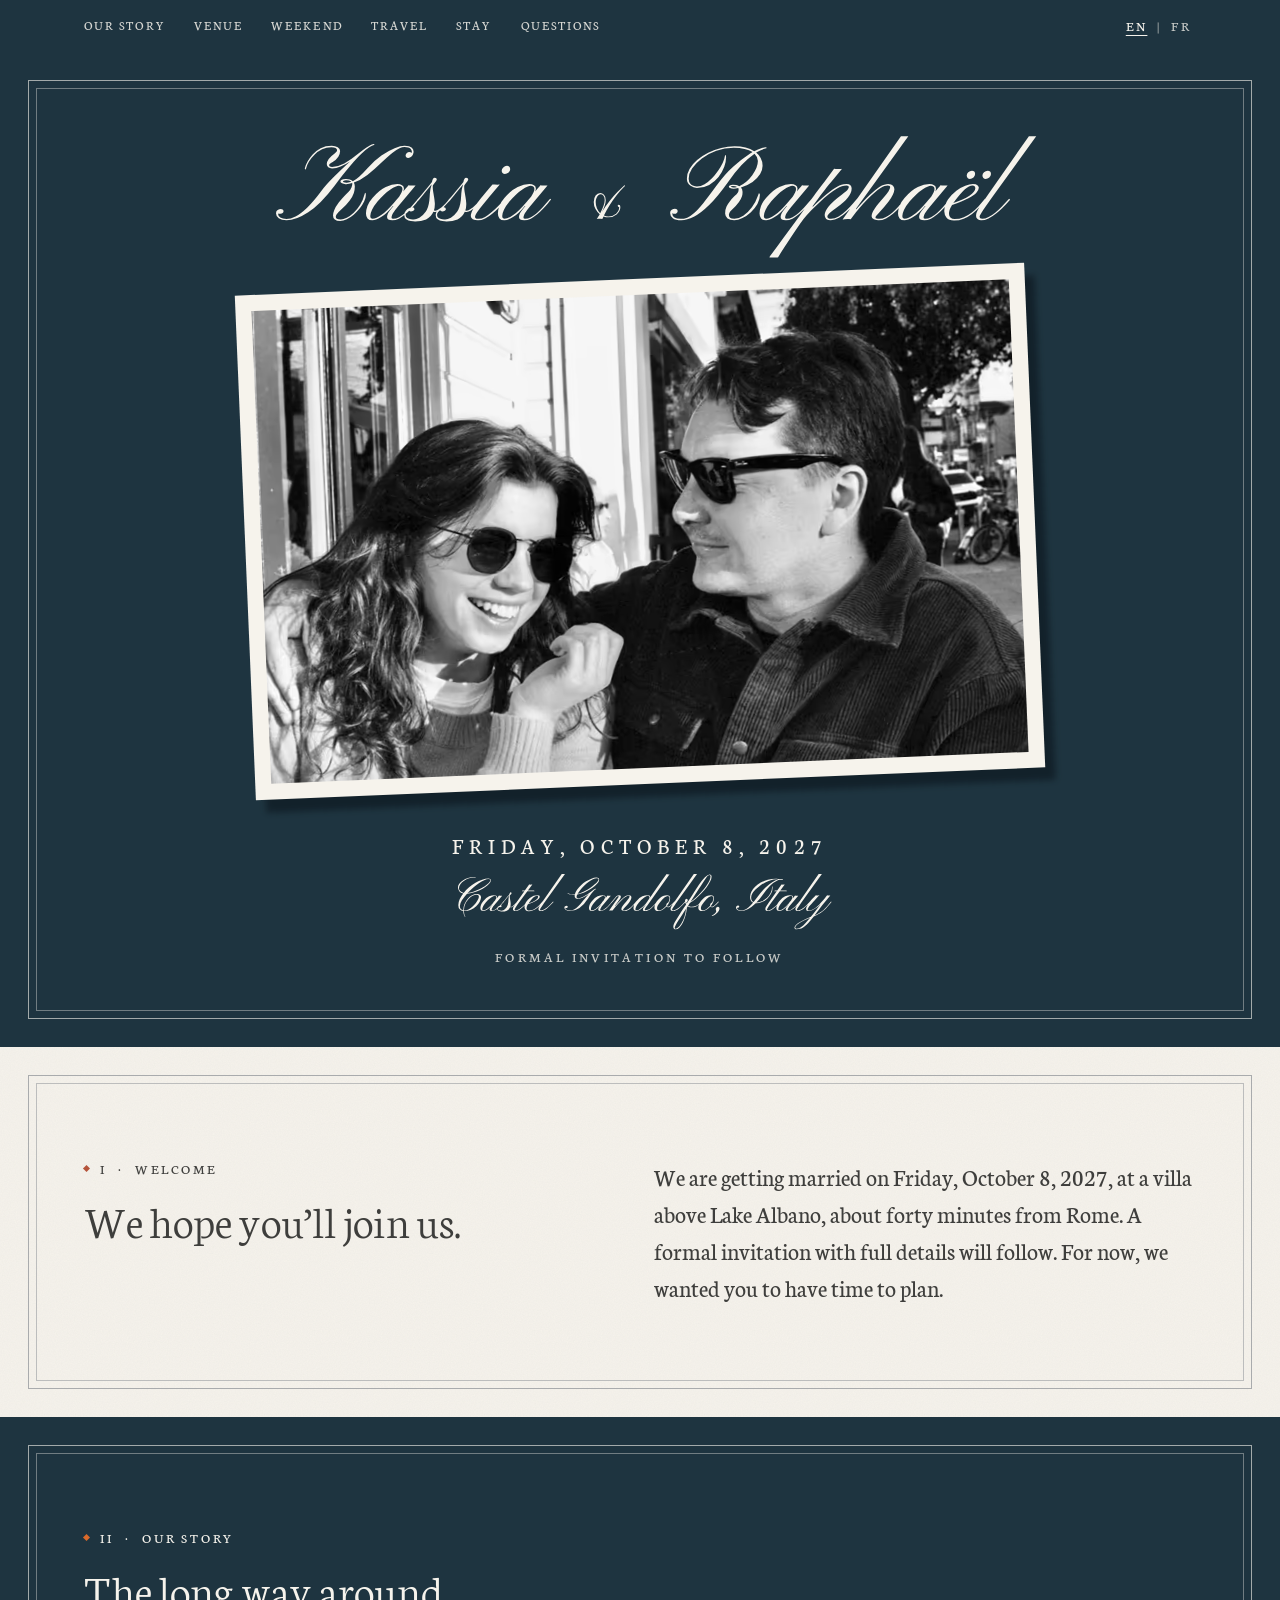
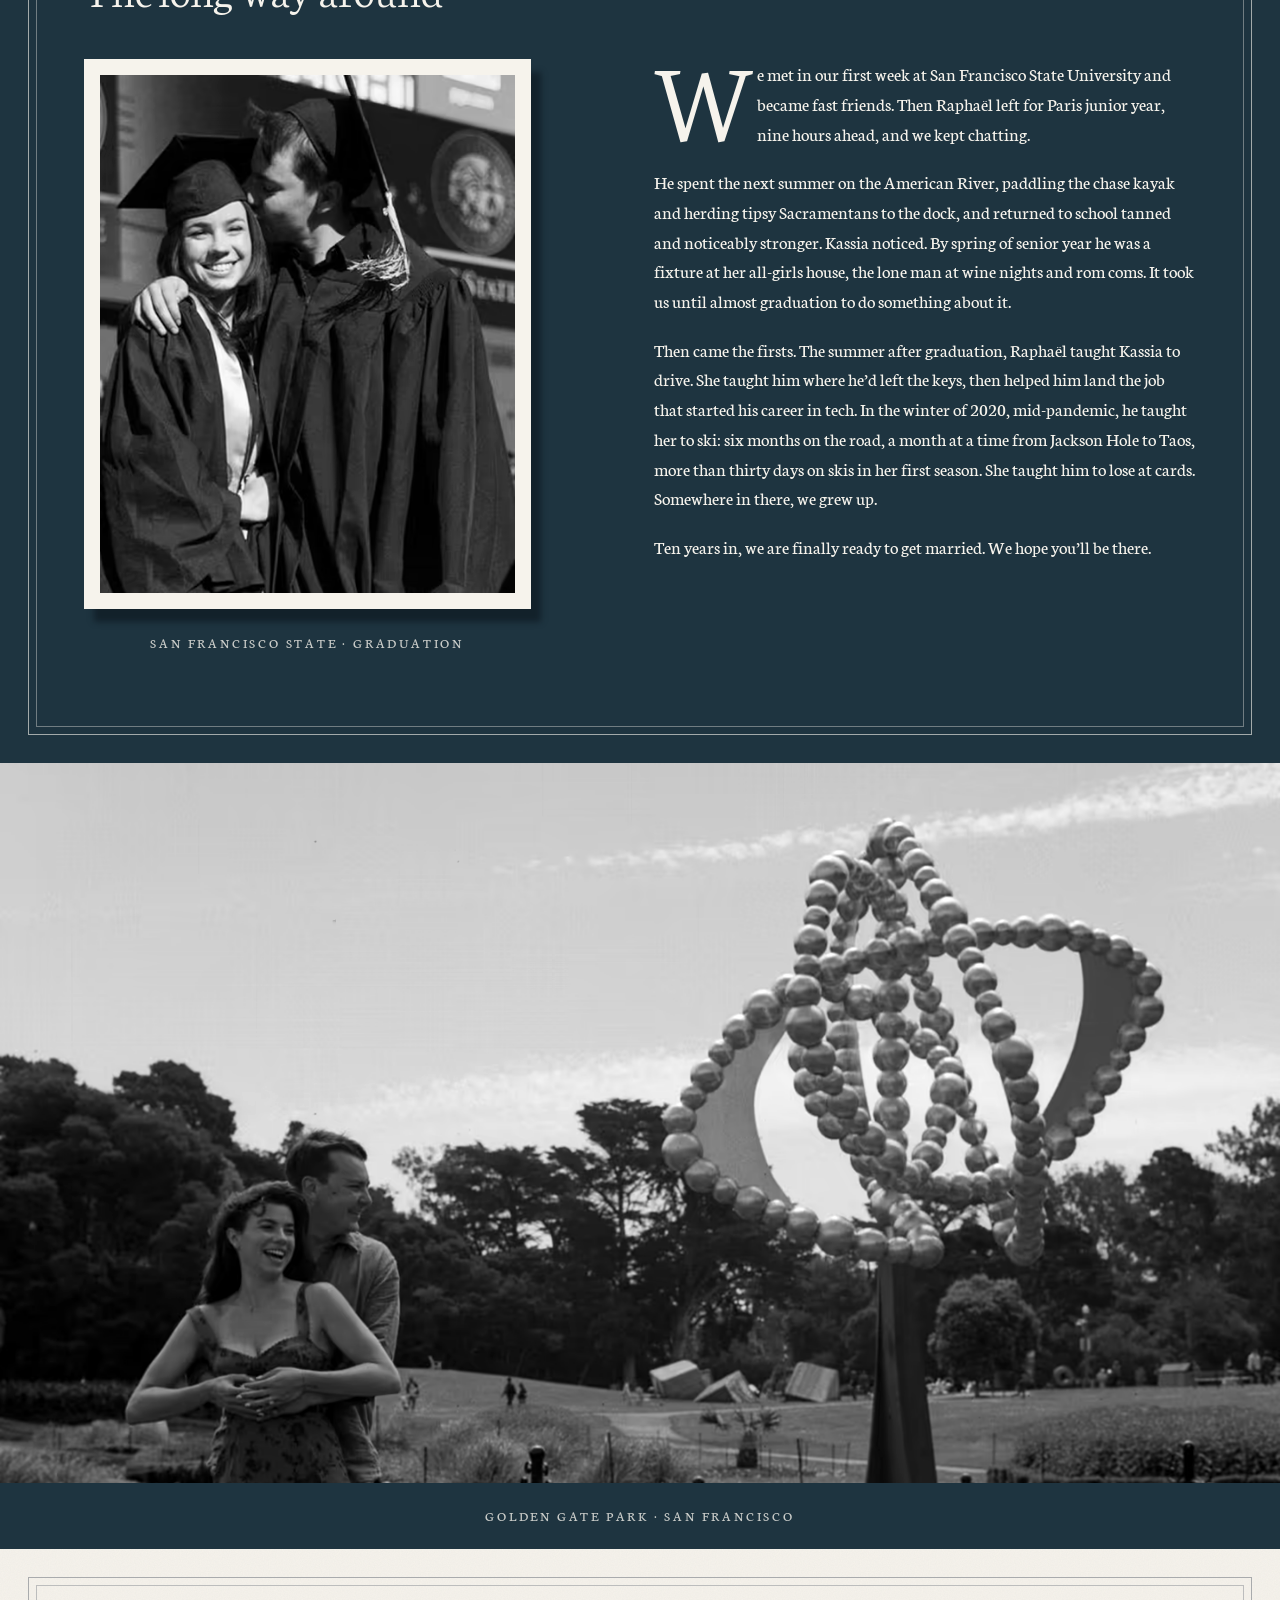
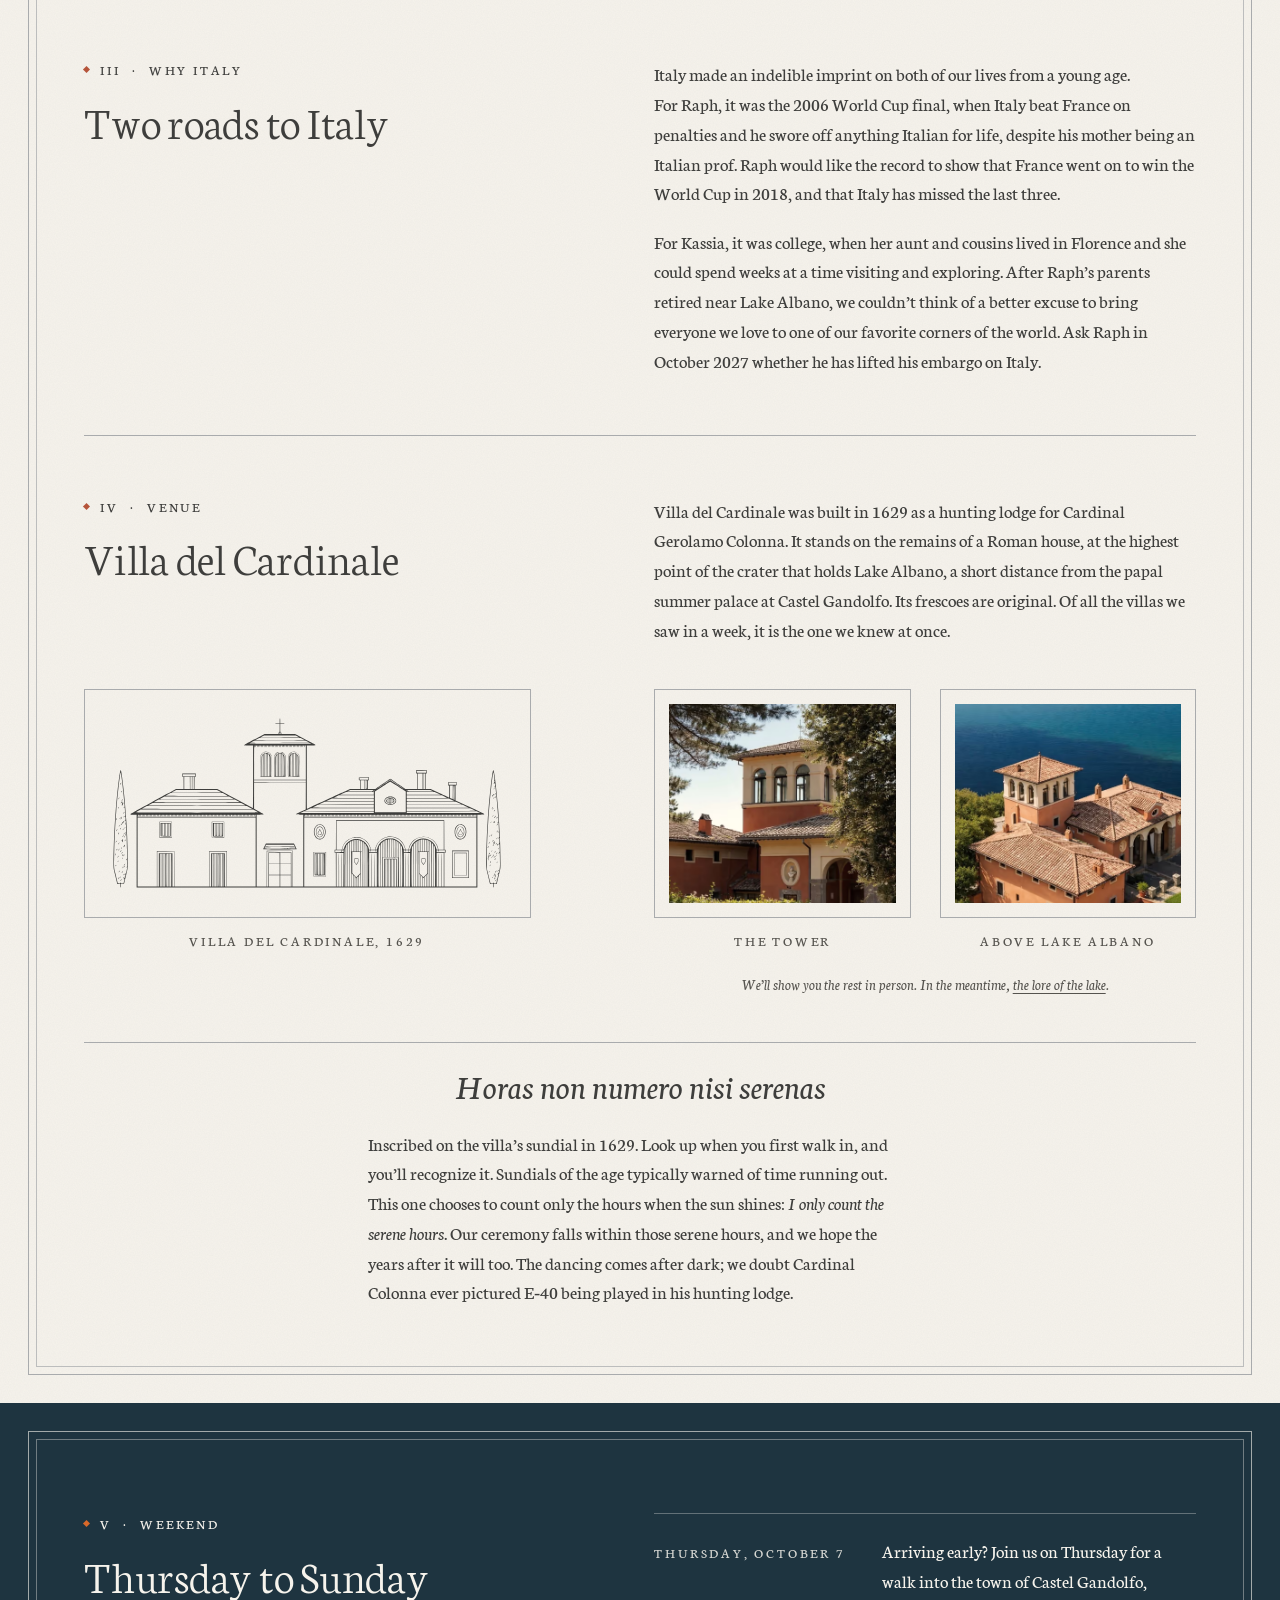
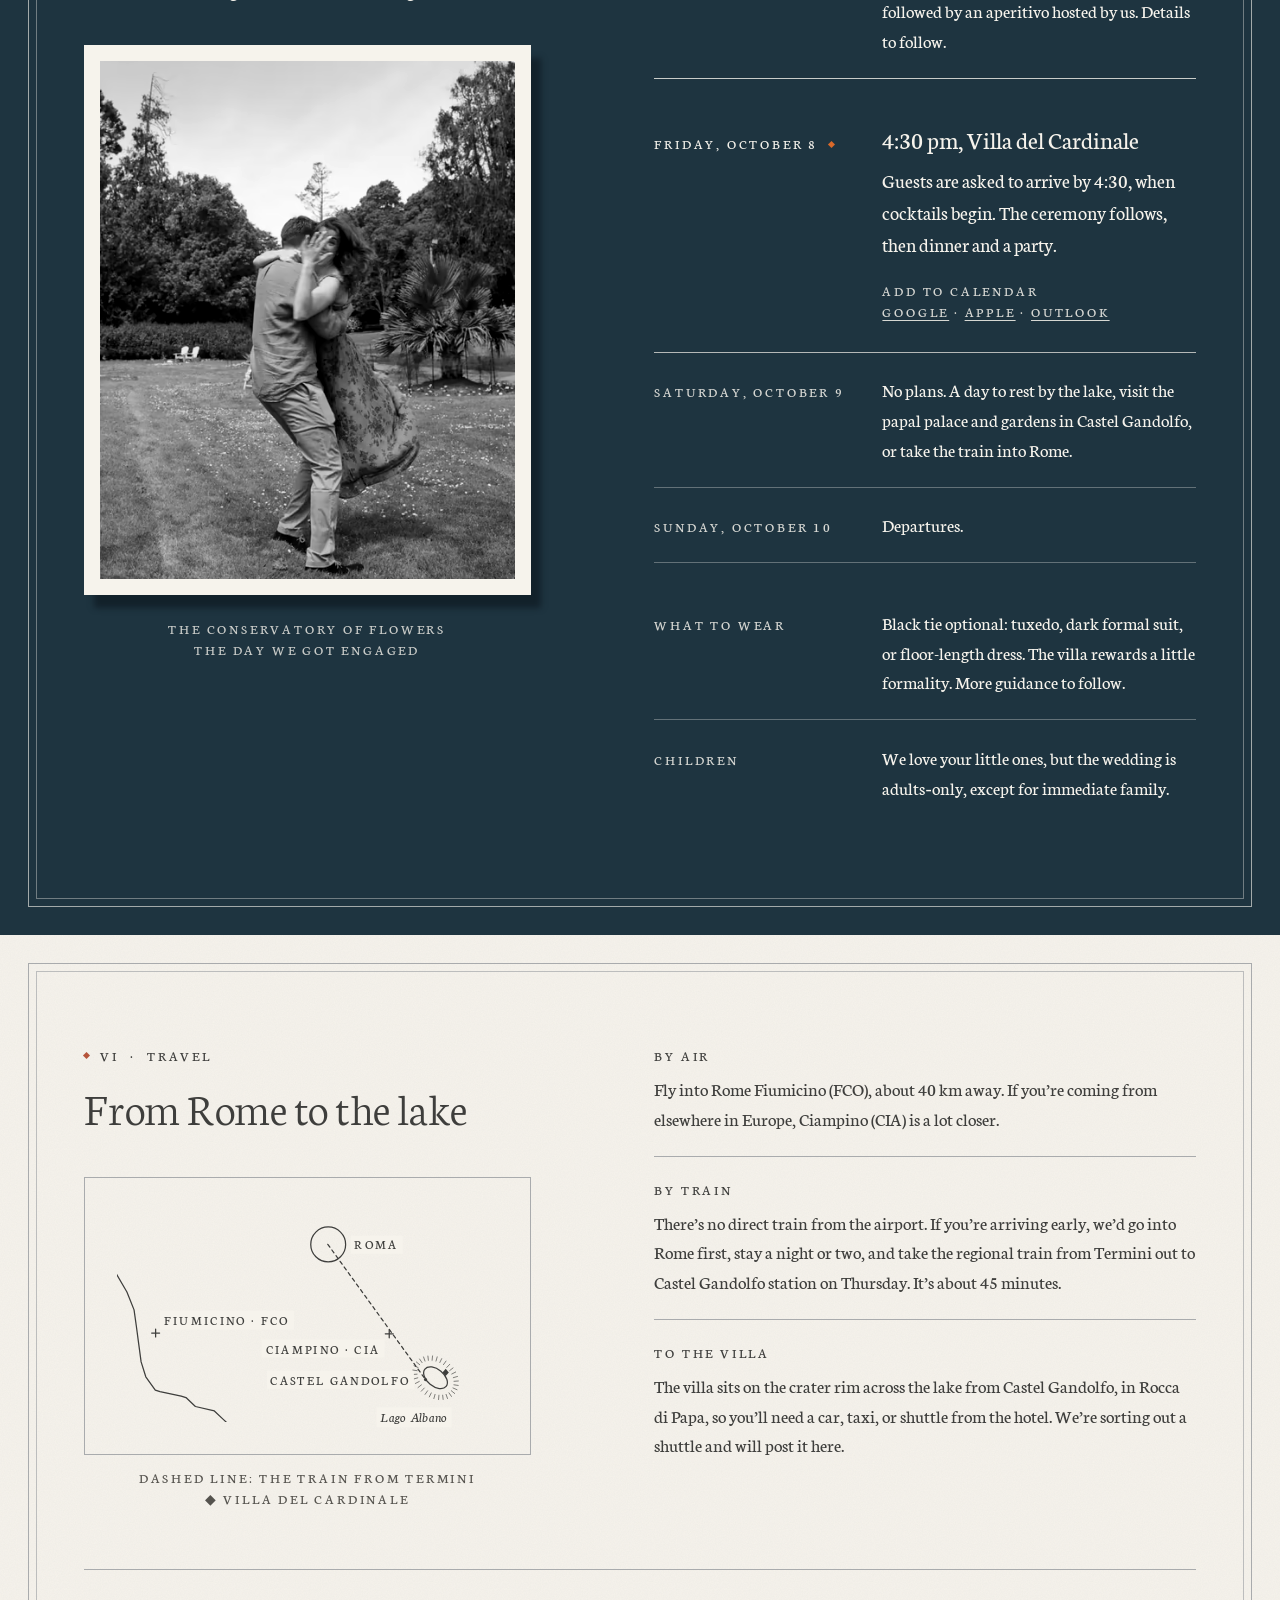
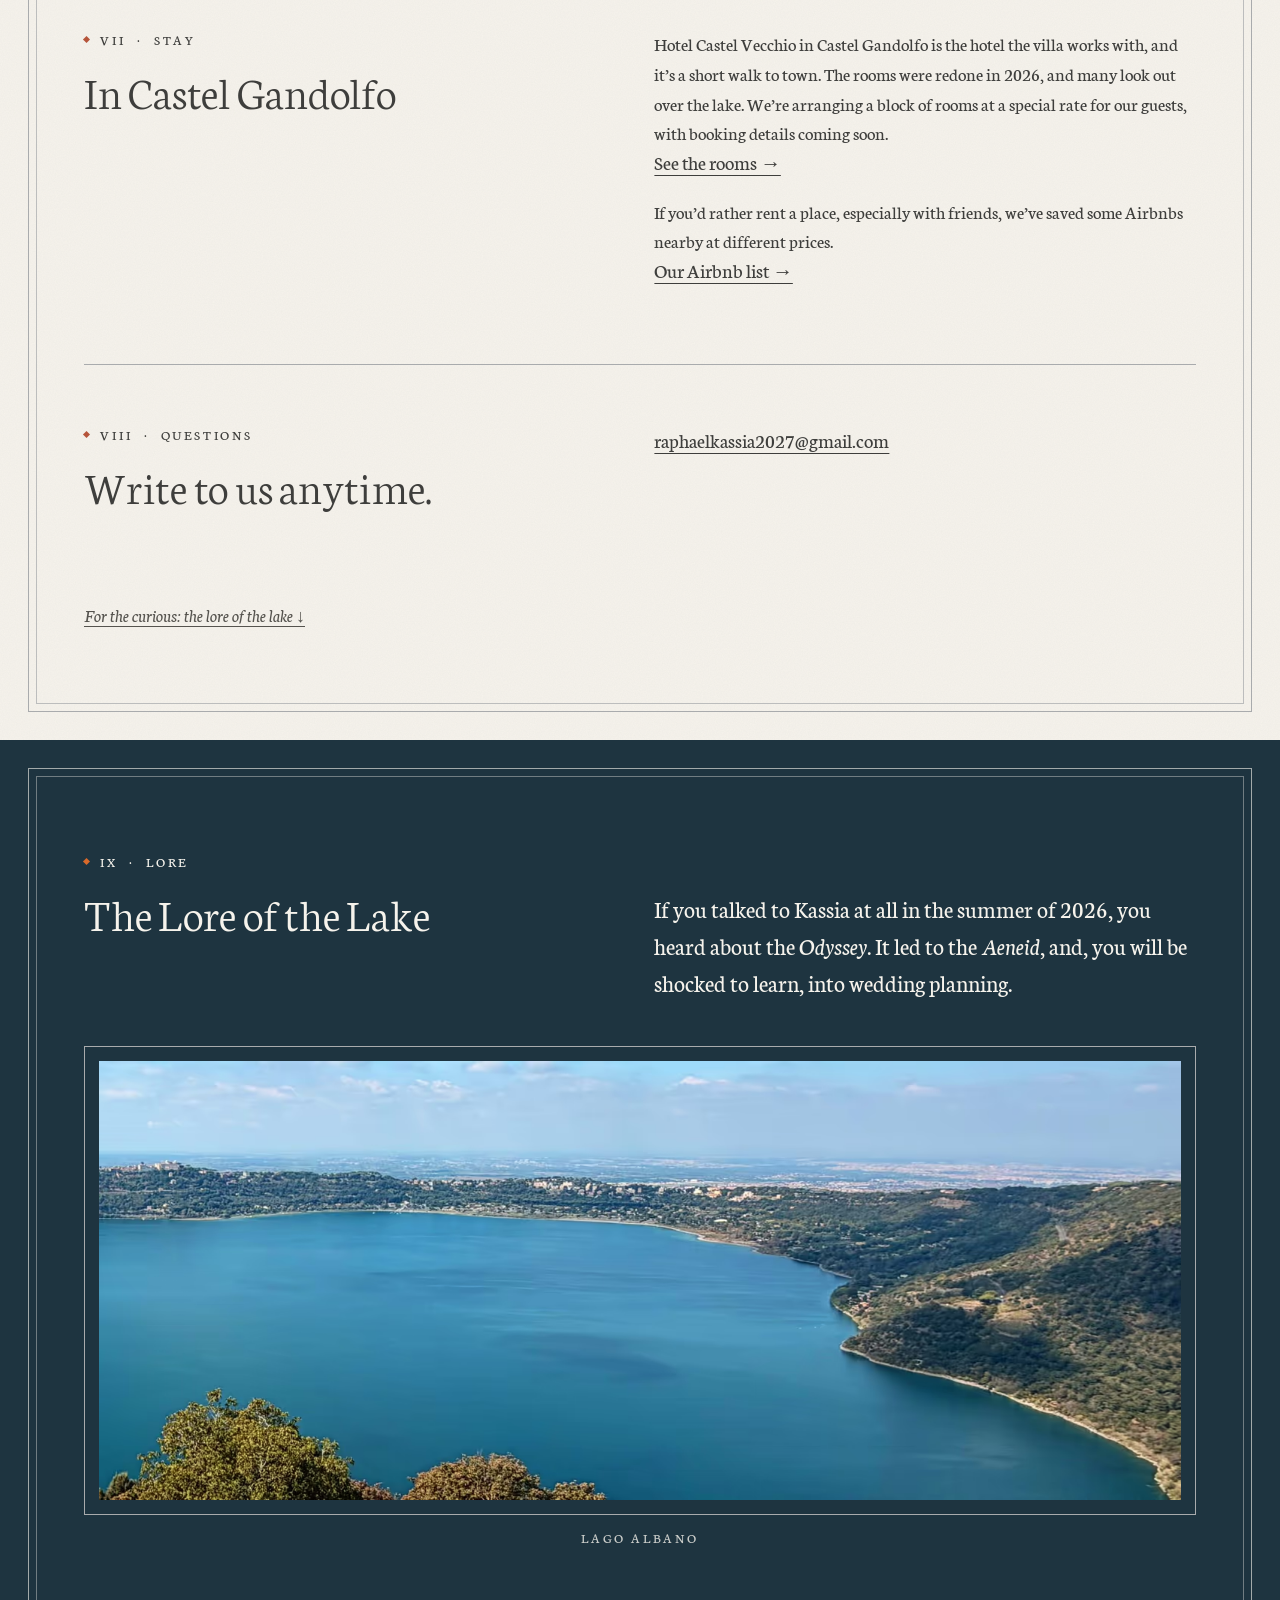
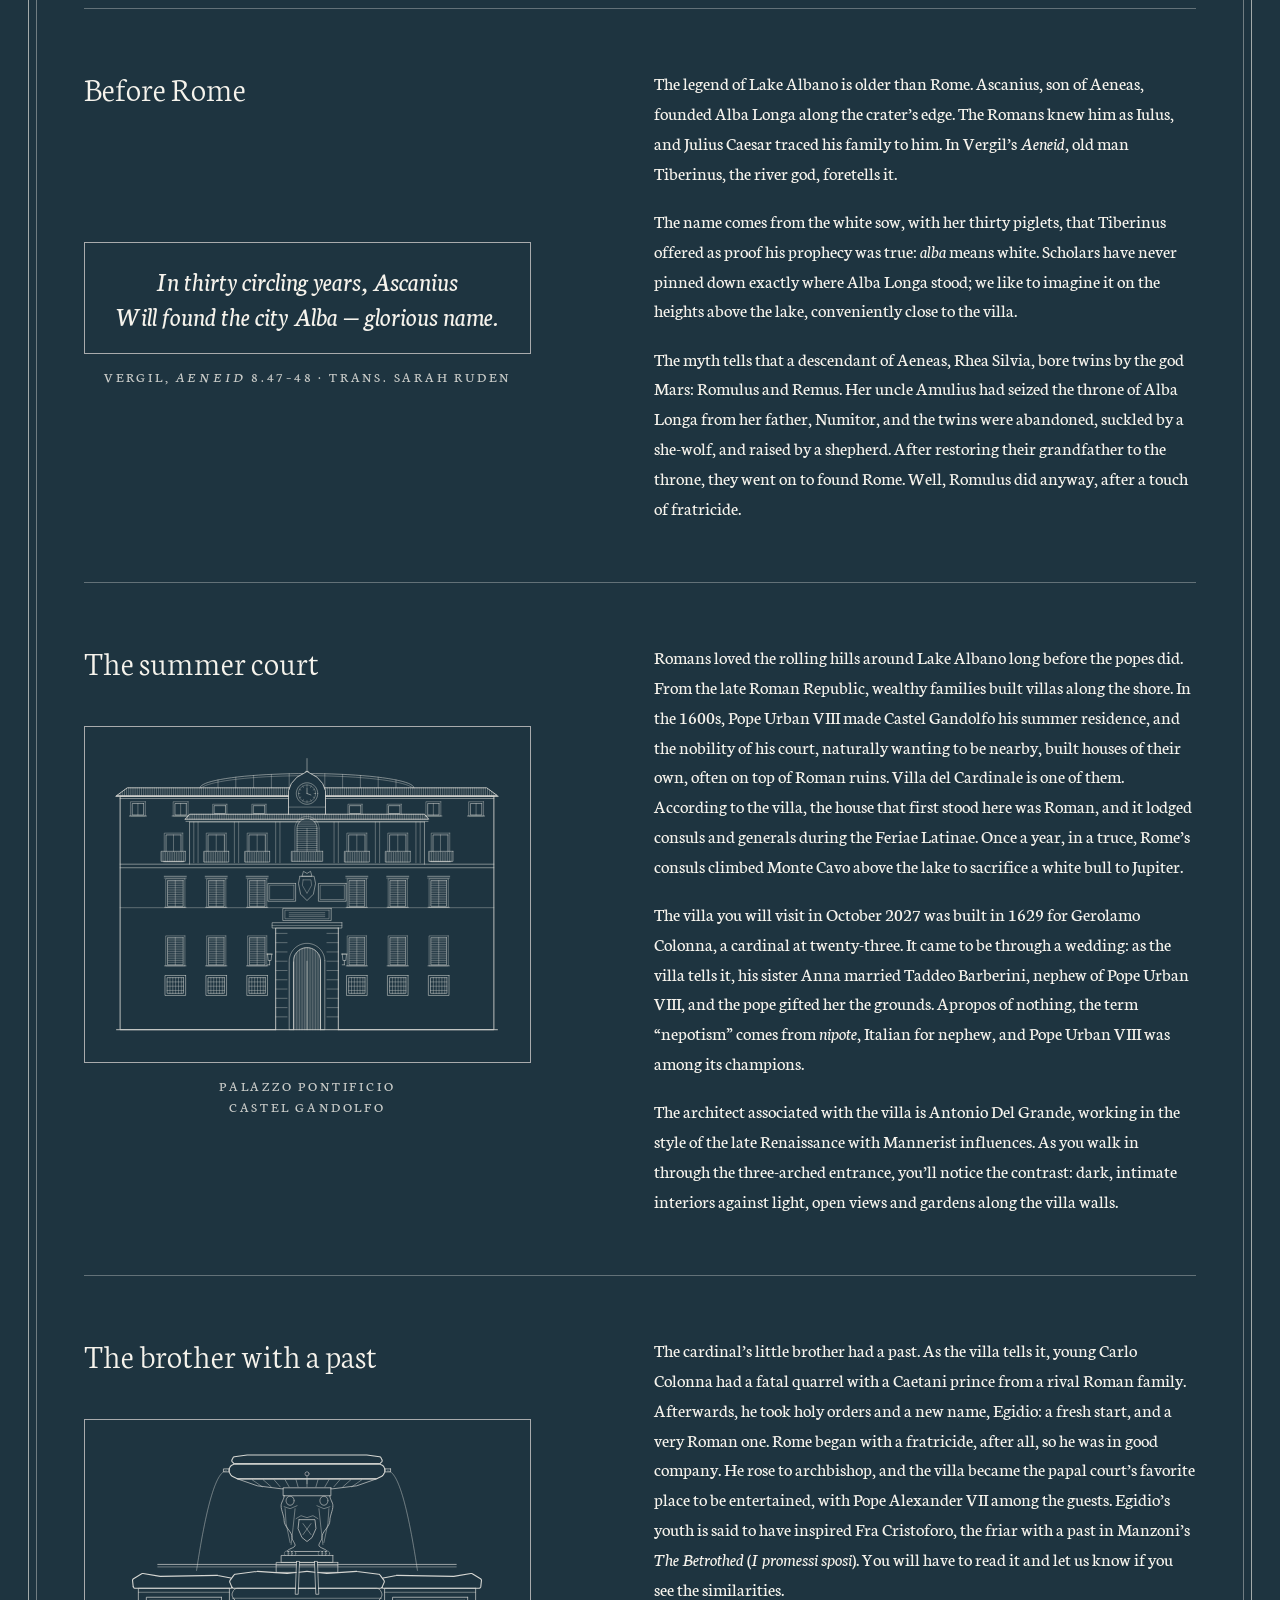
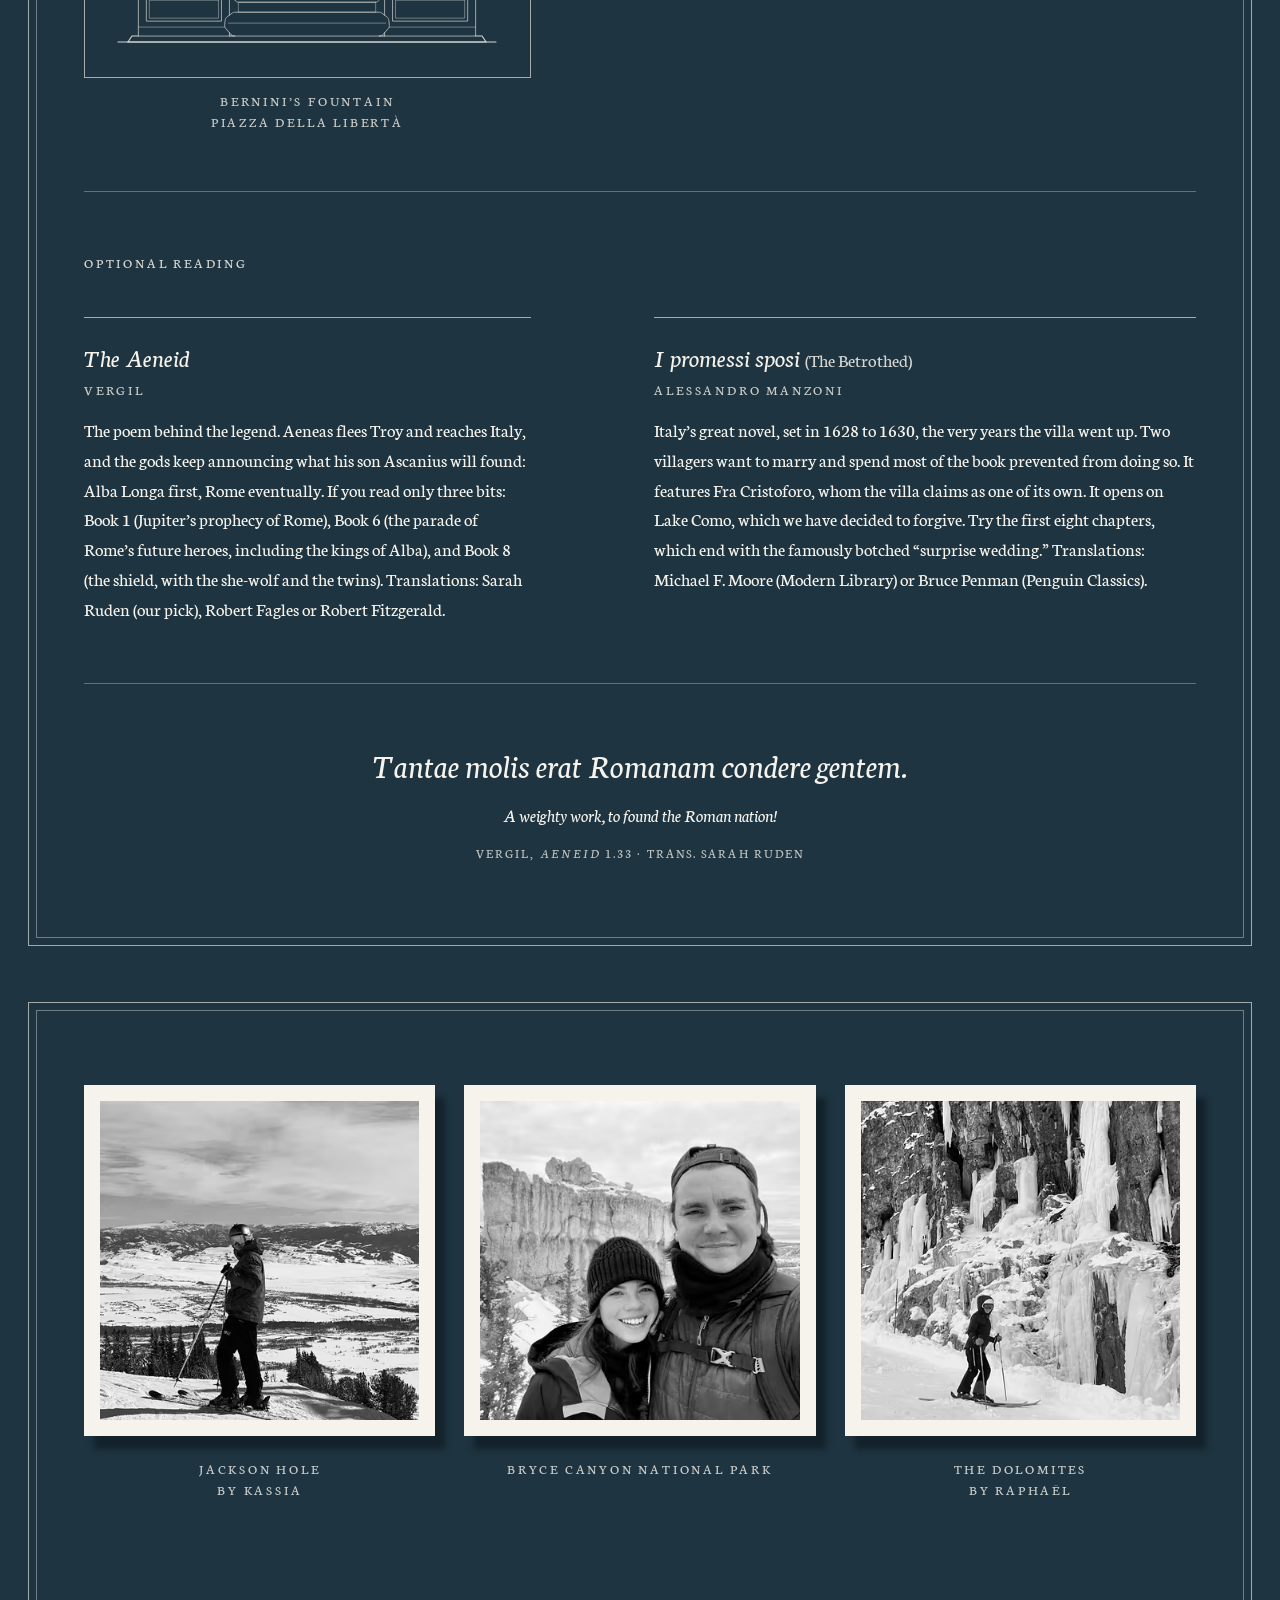
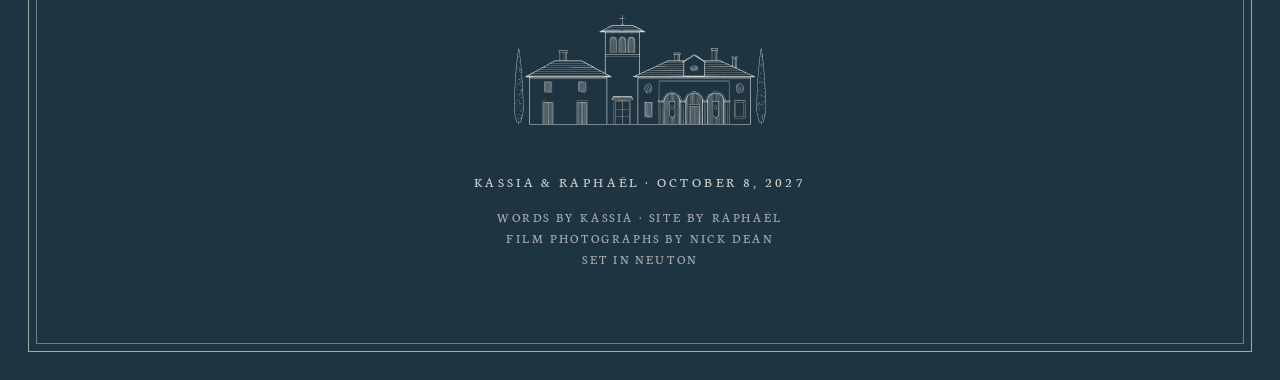
==== commit 0dffe624: "Weekend: an adults-only note for children Adds a "Children" row after "What to wear": "We love your " ====
--- a/index.html
+++ b/index.html
@@ -201,6 +201,7 @@
           <li><p class="caps" data-t="sat_day"></p><div><p data-t="sat_text"></p></div></li>
           <li><p class="caps" data-t="sun_day"></p><div><p data-t="sun_text"></p></div></li>
           <li class="dress"><p class="caps" data-t="dress_label"></p><div><p data-t="dress_text"></p></div></li>
+          <li class="kids"><p class="caps" data-t="kids_label"></p><div><p data-t="kids_text"></p></div></li>
         </ol>
         <figure class="side shot weekend-shot">
           <div class="print"><picture><source type="image/avif" srcset="/images/weekend-swing-480.avif 480w, /images/weekend-swing-768.avif 768w" sizes="(min-width: 1024px) min(34vw, 30rem), min(24rem, 90vw)"><source type="image/webp" srcset="/images/weekend-swing-480.webp 480w, /images/weekend-swing-768.webp 768w" sizes="(min-width: 1024px) min(34vw, 30rem), min(24rem, 90vw)"><img src="/images/weekend-swing.jpg" width="768" height="960" loading="lazy" data-t-alt="toast_alt" alt=""></picture></div>
--- a/styles.css
+++ b/styles.css
@@ -397,7 +397,8 @@
 .days .fri > .caps::after { content: ""; display: inline-block; width: 5px; height: 5px; margin-left: .7rem; background: var(--marker); transform: rotate(45deg); vertical-align: .15em; }
 .days .fri .when { font-size: 1.35em; line-height: 1.3; margin: 0 0 var(--s-1); }
 .days .fri div p:not(.when) { font-size: 1.08em; }
-.days .dress { border-bottom: 0; padding-top: var(--s-4); }
+.days .dress { padding-top: var(--s-4); } /* the practical rows (what to wear, children) start a step below the schedule */
+.days li:last-child { border-bottom: 0; }
 /* "Add to calendar" under a day: the section-label caps, links underlined like every link, one small step below the copy */
 .days li div p.cal:not(.when) { font-size: var(--caps); line-height: 1.5; margin: 0 0 var(--s-1); opacity: .86; }
 .days .cal-label { display: block; } /* the label on its own line, the two links together on the next */
@@ -560,9 +561,9 @@
 }
 
 /* Chapter one verse: always the translator's two lines. Each line stays whole and the type size follows the width of its box
-   (14.4em is the longest English line, 15.6em the longest French one), up to a cap per breakpoint. */
+   (14.4em is the longest English line, 15.1em the longest French one), up to a cap per breakpoint. */
 .ch1 .pull--verse { container-type: inline-size; --verse-em: 14.4; --verse-cap: 1.5rem; }
-html[lang="fr"] .ch1 .pull--verse { --verse-em: 15.6; }
+html[lang="fr"] .ch1 .pull--verse { --verse-em: 15.1; } /* Pongerville (1843), three lines; the longest is 14.97em */
 .ch1 .pull--verse p:first-child { white-space: nowrap; text-wrap: nowrap; font-size: min(var(--verse-cap), calc(100cqi / var(--verse-em))); }
 @media (min-width: 768px) { .ch1 .pull--verse { --verse-cap: 2.5rem; } }
 @media (min-width: 1280px) { .ch1 .pull--verse { --verse-cap: 2.375rem; } }
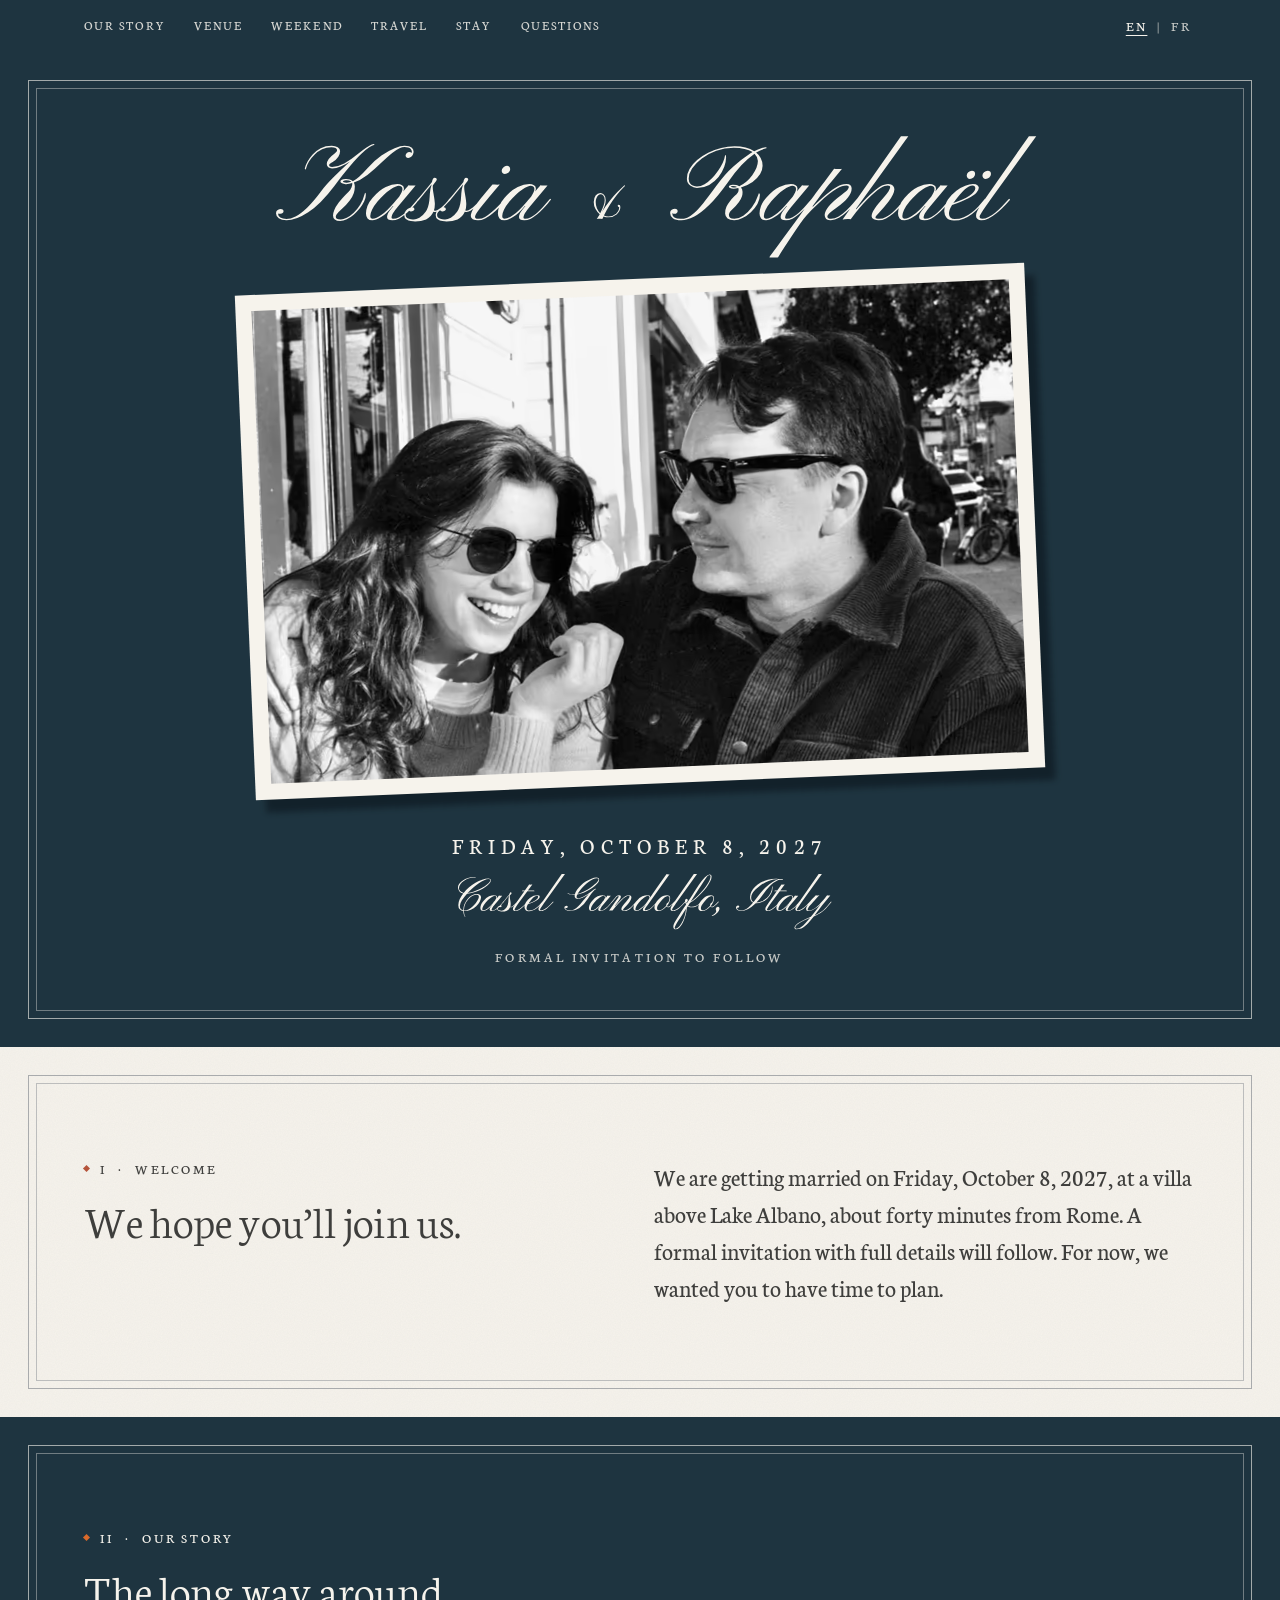
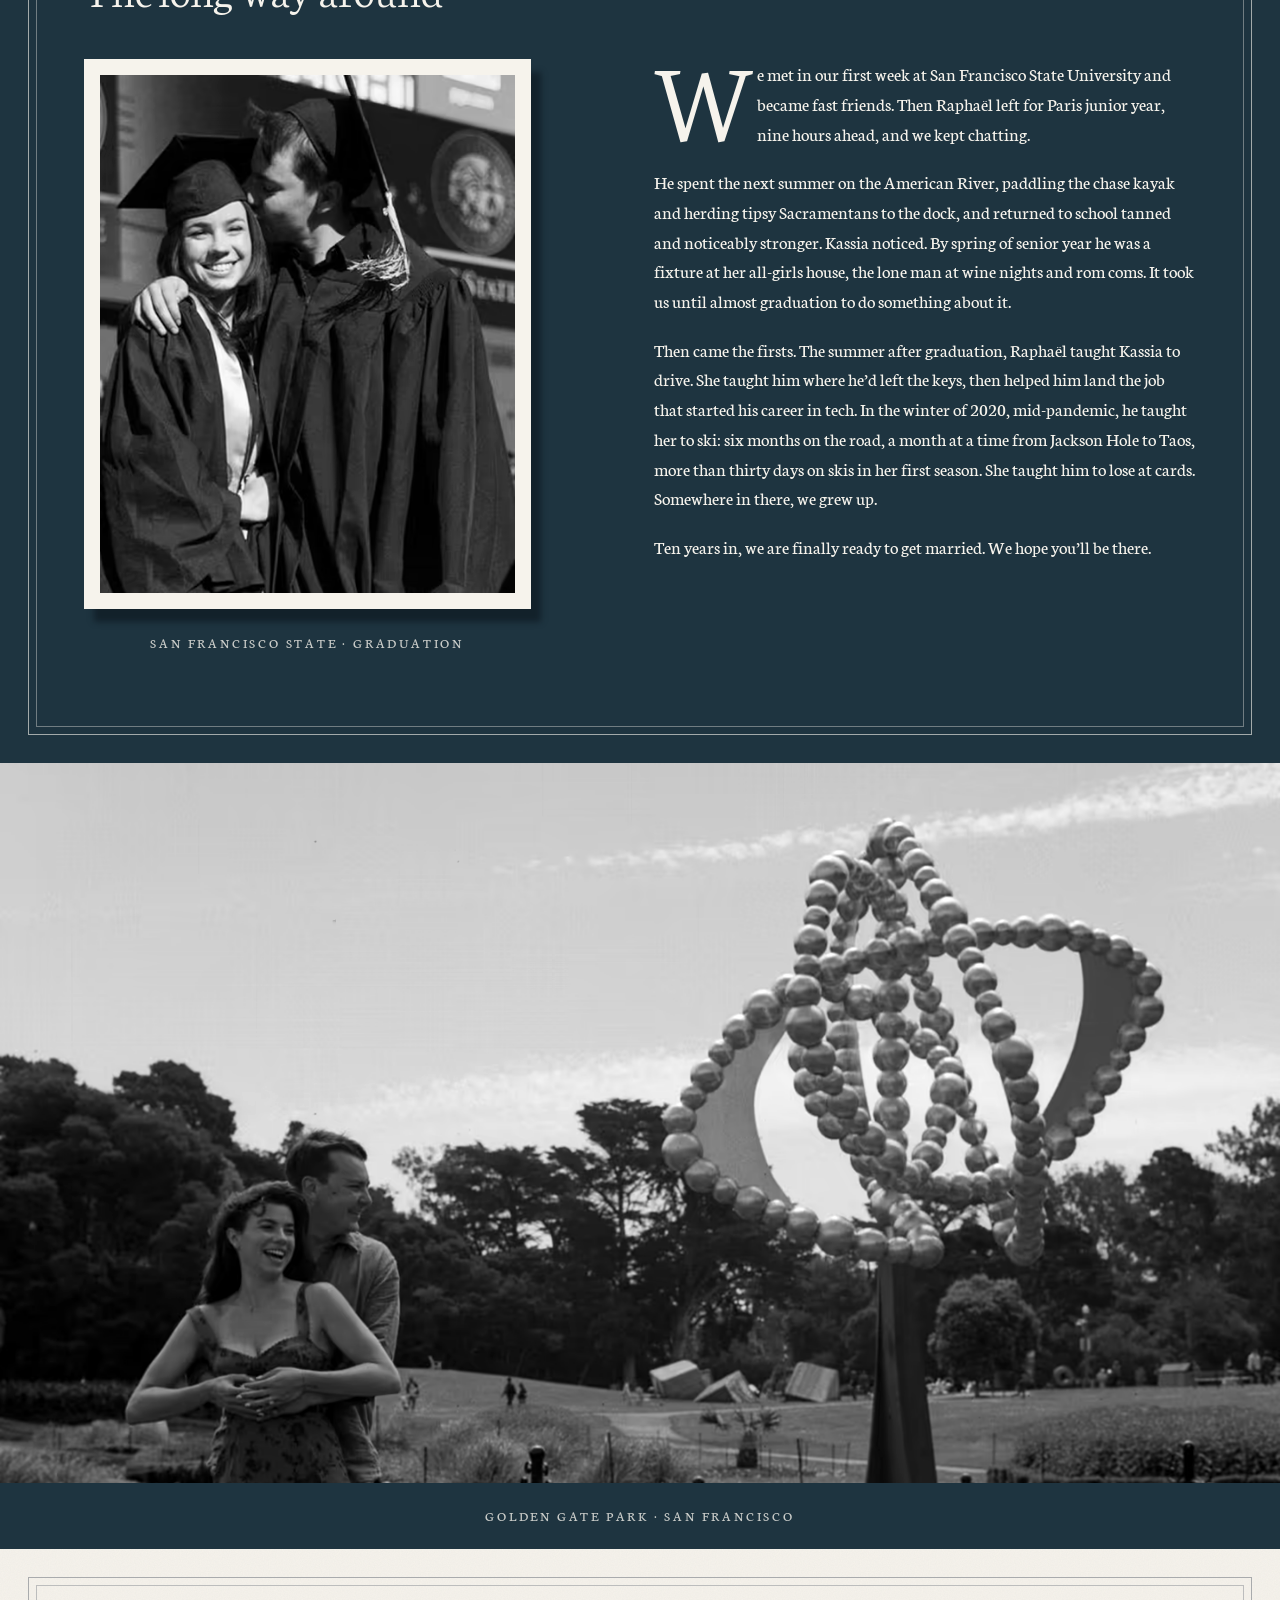
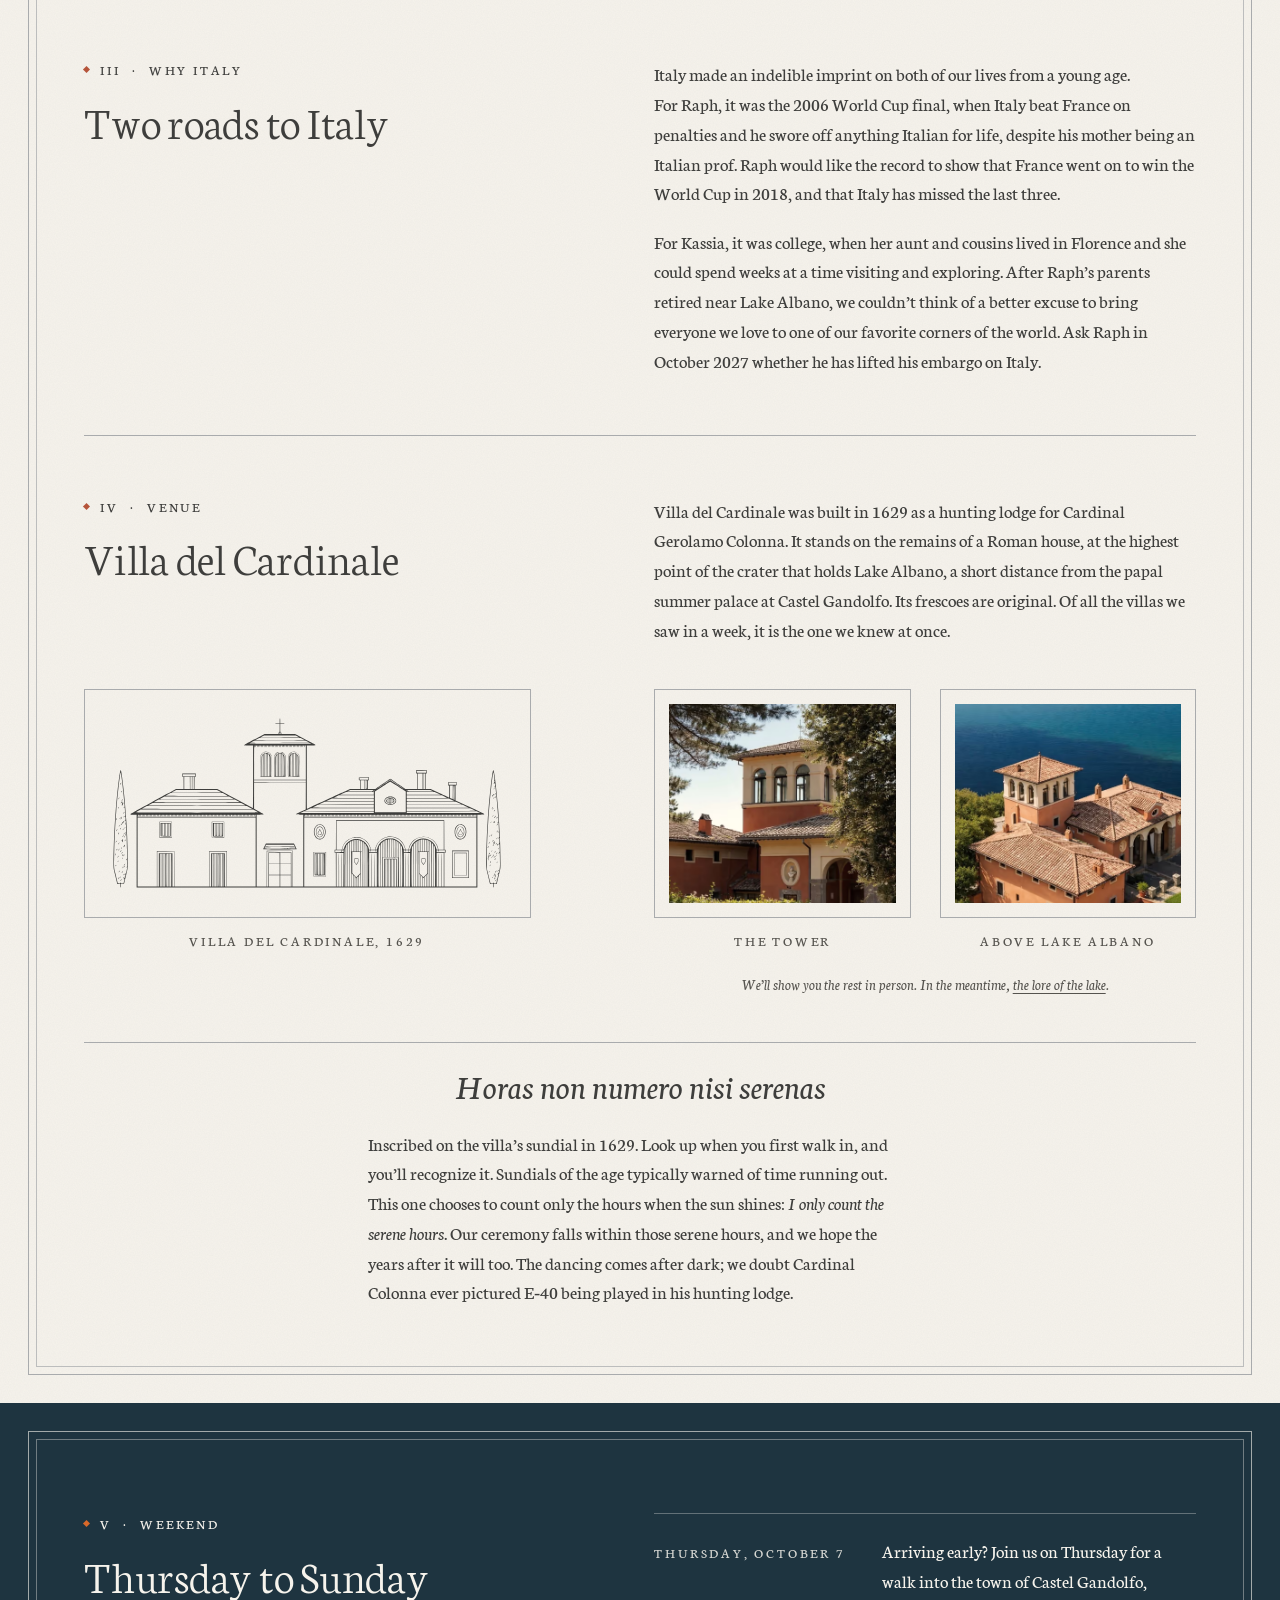
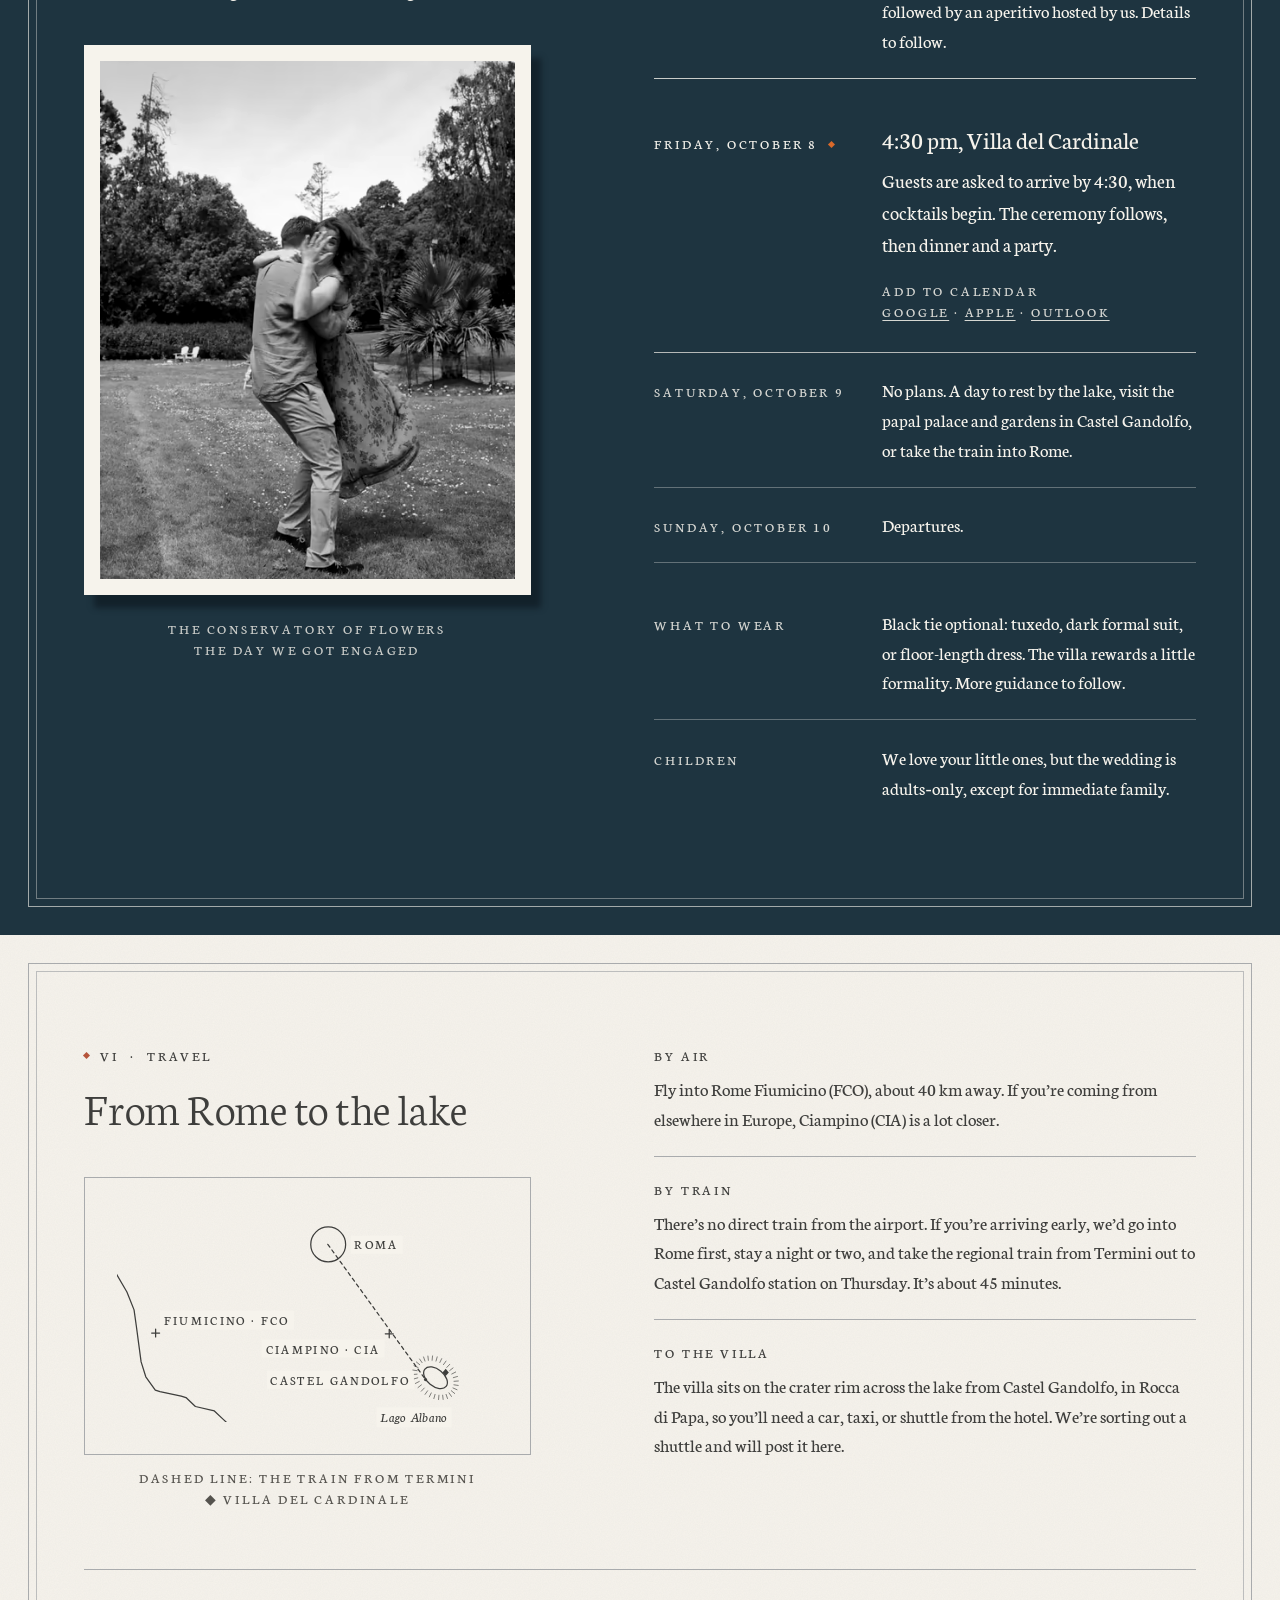
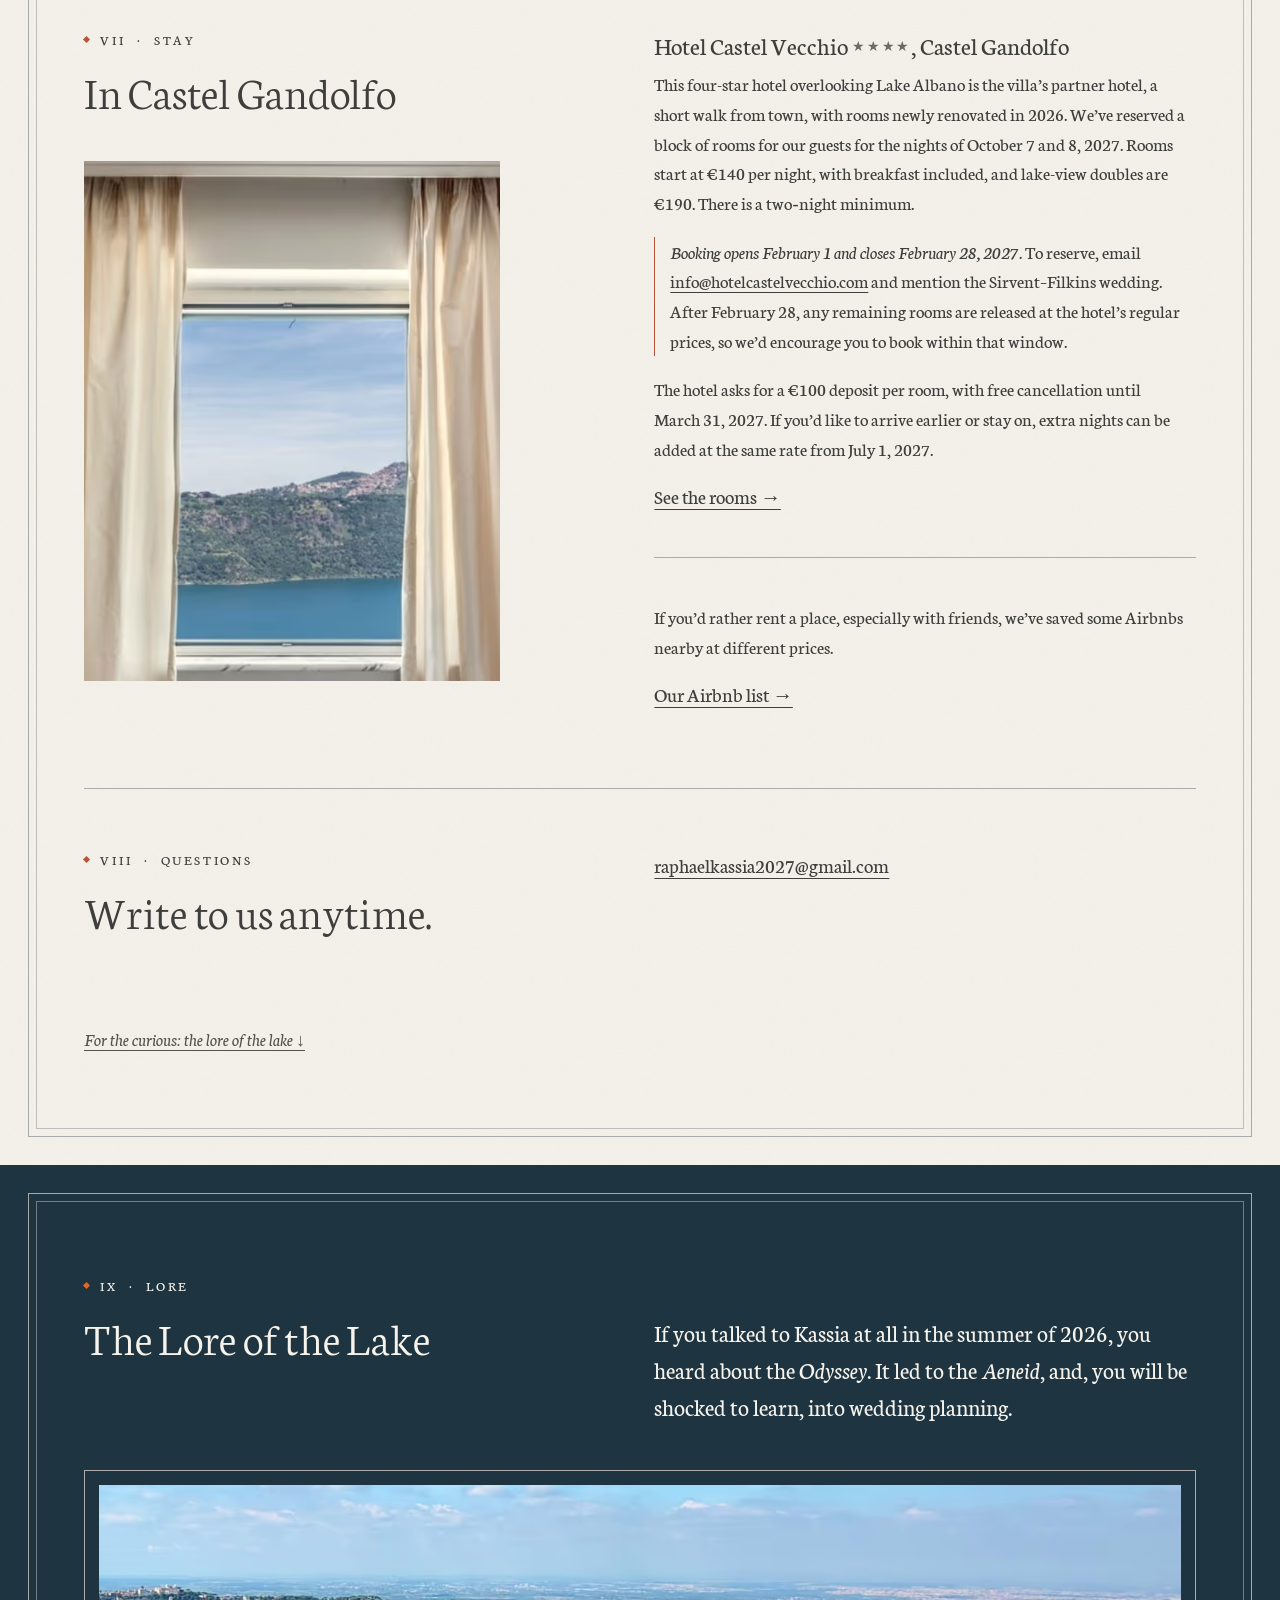
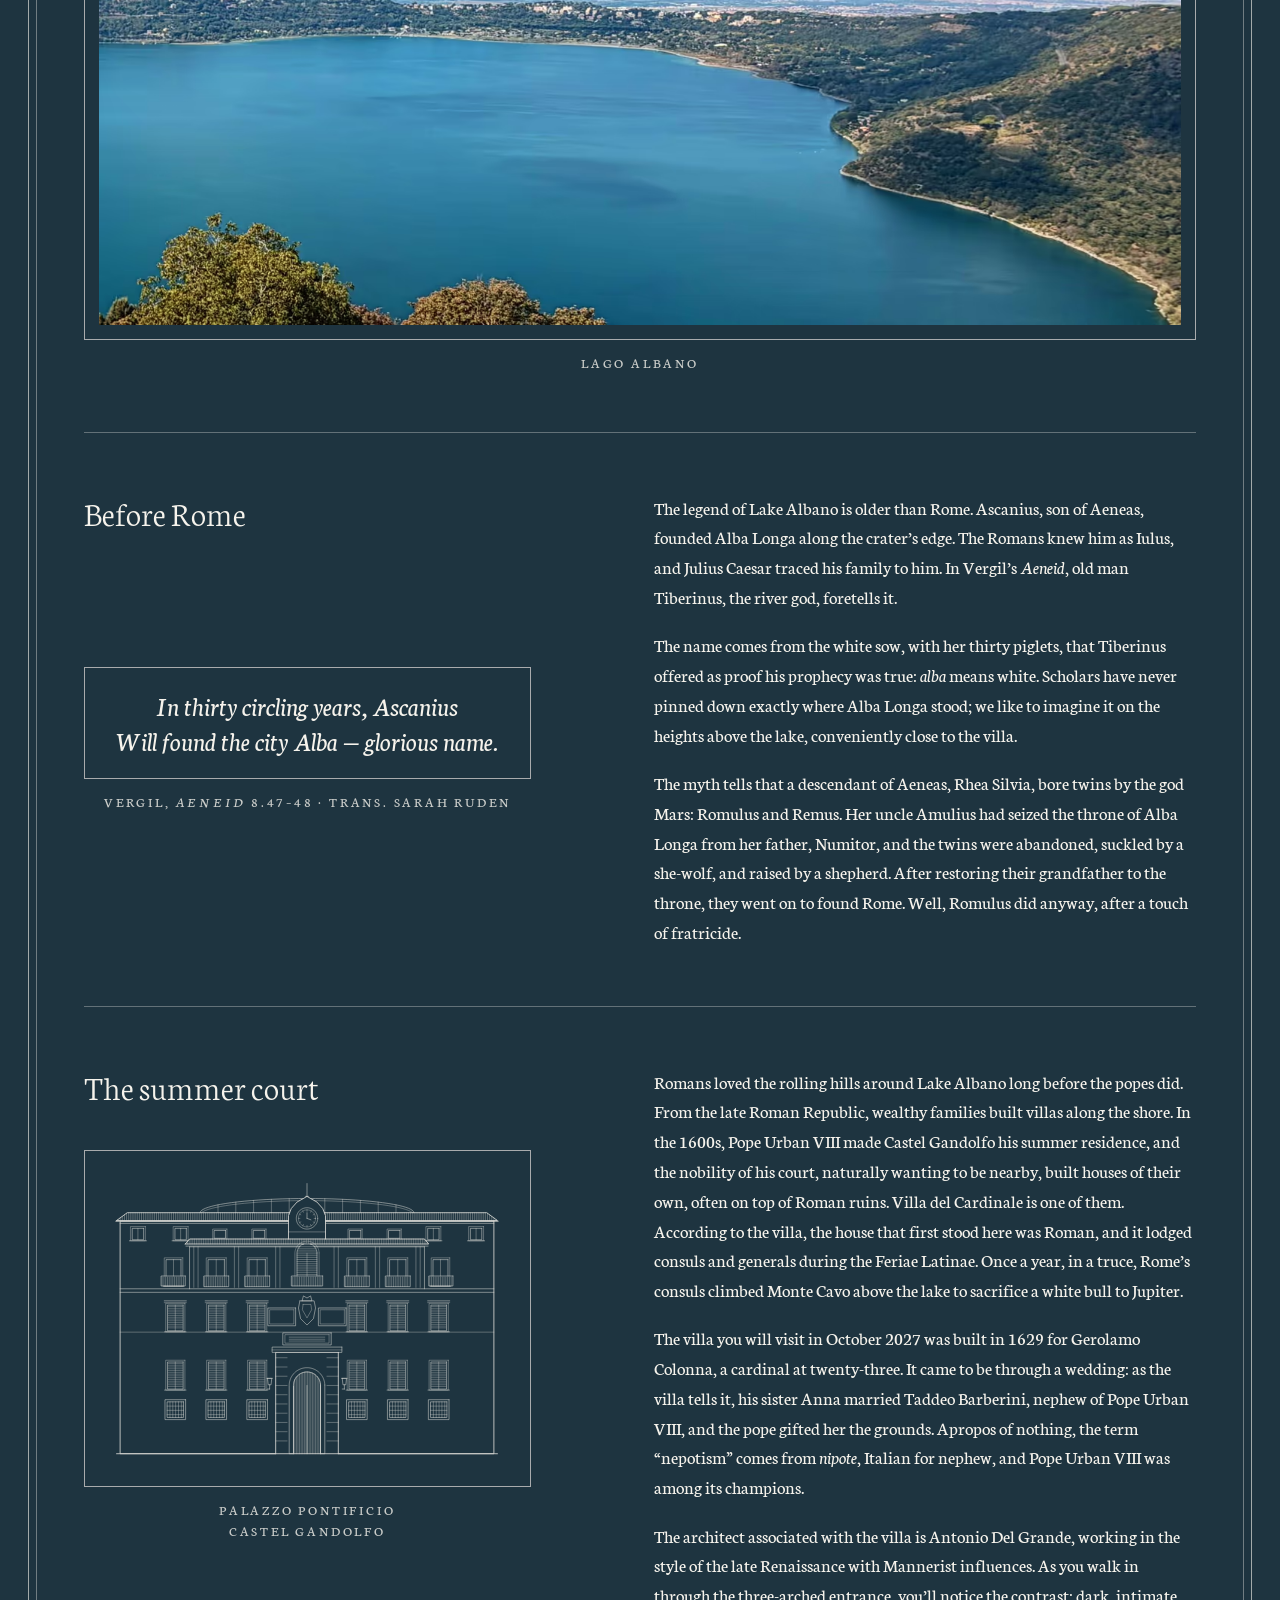
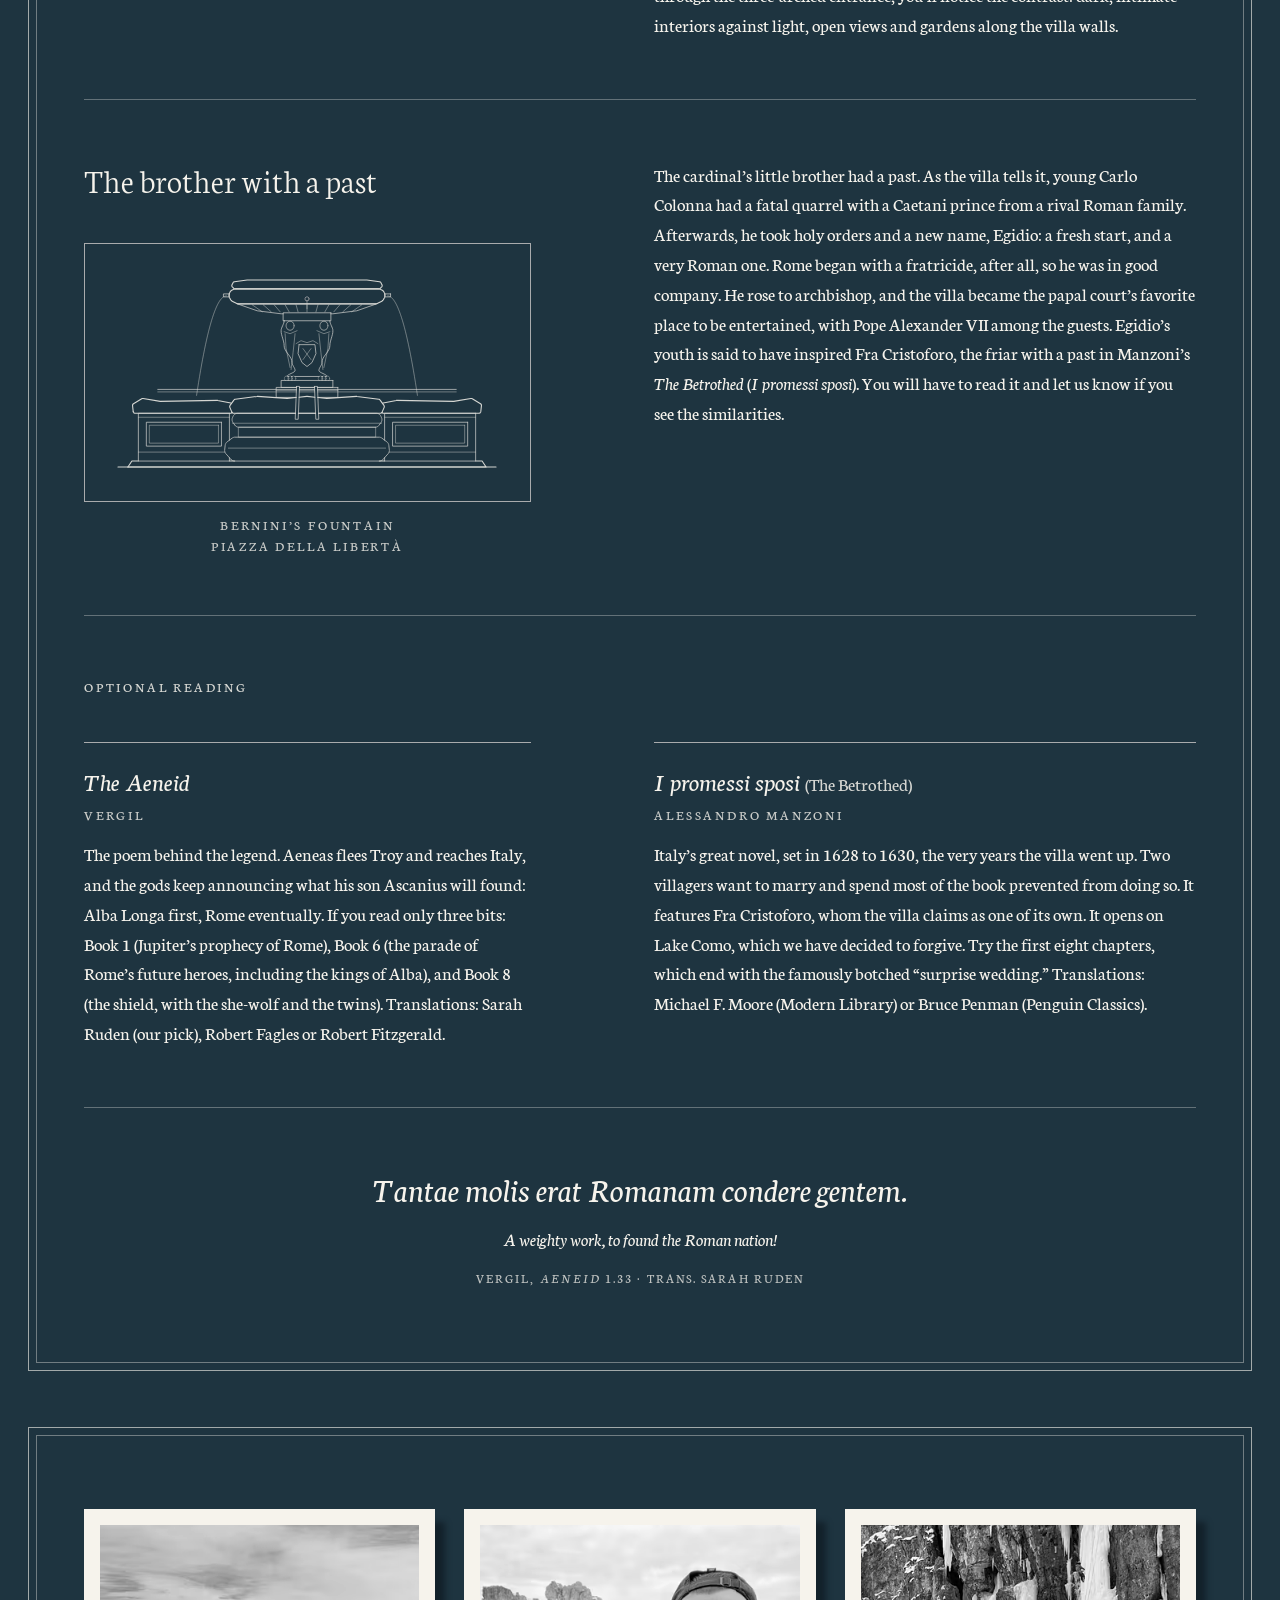
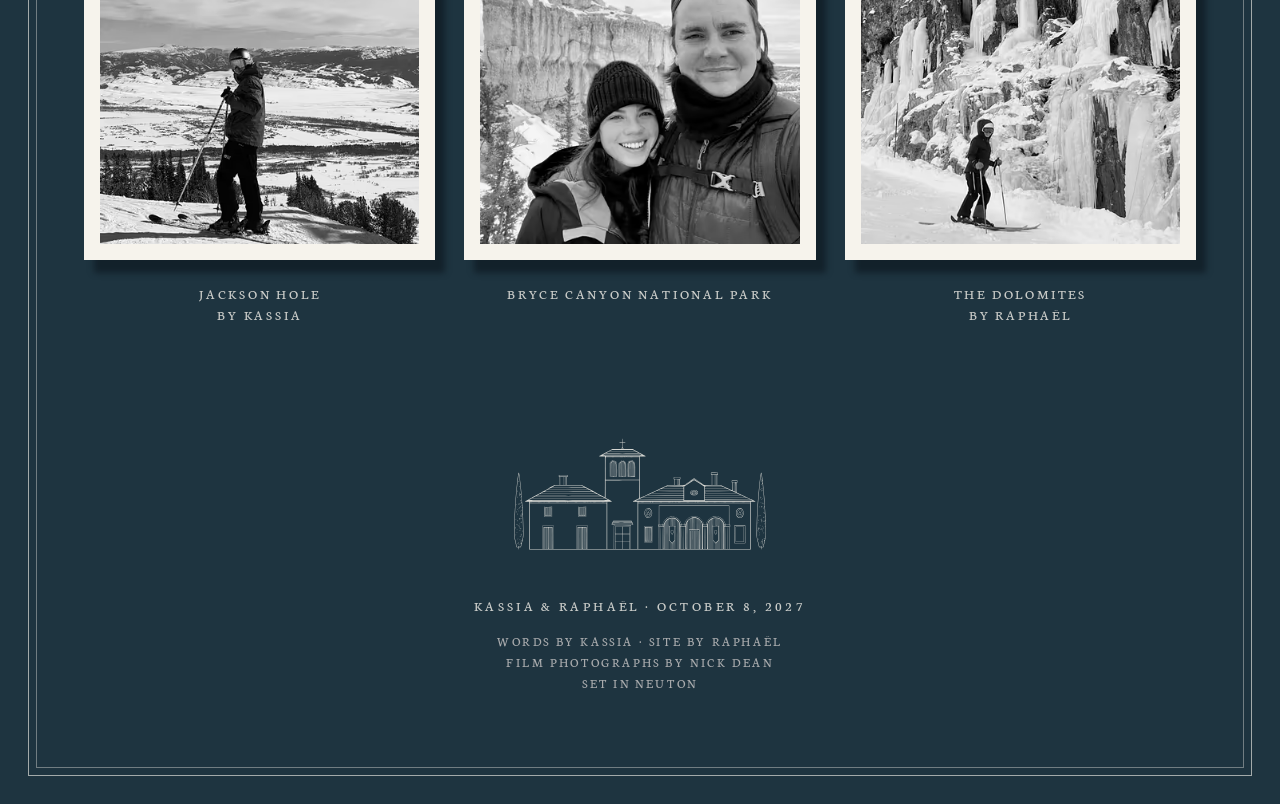
==== commit f7f97860: "Stay: the Castel Vecchio room block and a photo of the lake from the hotel The Stay section now open" ====
--- a/index.html
+++ b/index.html
@@ -254,10 +254,21 @@
           <p class="label"><span class="num">VII</span><span data-t="stay_label"></span></p>
           <h2 data-t="stay_title"></h2>
         </header>
-        <div class="main">
-          <!-- Each link sits on the line right under its paragraph, so the column keeps the body line rhythm -->
-          <p><span data-t="stay_text"></span><br><a class="email" href="https://www.hotelcastelvecchio.com/hotelcastelvecchio/en/lake-view-room/" target="_blank" rel="noopener noreferrer" data-t="stay_hotel_link"></a></p>
-          <p><span data-t="stay_text2"></span><br><a class="email" href="https://www.airbnb.com/wishlists/viewonly/2b0e7c1a-2601-4d36-9dcf-a3d3c4663ef9?s=67&amp;unique_share_id=9ebf2a0d-227b-4716-929a-113f13a98691" target="_blank" rel="noopener noreferrer" data-t="stay_link"></a></p>
+        <!-- The hotel's lake view: left column under the heading on desktop; between heading and text on phones -->
+        <figure class="side stay-photo">
+          <picture><source type="image/avif" srcset="/images/stay-hotel-room-480.avif 480w, /images/stay-hotel-room-600.avif 600w" sizes="(min-width: 1024px) 34vw, 100vw"><source type="image/webp" srcset="/images/stay-hotel-room-480.webp 480w, /images/stay-hotel-room-600.webp 600w" sizes="(min-width: 1024px) 34vw, 100vw"><img src="/images/stay-hotel-room.jpg" width="600" height="750" loading="lazy" data-t-alt="stay_photo_alt" alt=""></picture>
+        </figure>
+        <div class="main">
+          <!-- Room block first: the hotel's name as a small heading, the booking window set off by a hairline -->
+          <div class="block">
+            <p class="block-name" data-t="block_name"></p>
+            <p data-t="block_text1"></p>
+            <p class="block-window" data-t="block_text2"></p>
+            <p data-t="block_text3"></p>
+            <p><a class="email" href="https://www.hotelcastelvecchio.com/hotelcastelvecchio/en/lake-view-room/" target="_blank" rel="noopener noreferrer" data-t="stay_hotel_link"></a></p>
+          </div>
+          <p data-t="stay_text2"></p>
+          <p><a class="email" href="https://www.airbnb.com/wishlists/viewonly/2b0e7c1a-2601-4d36-9dcf-a3d3c4663ef9?s=67&amp;unique_share_id=9ebf2a0d-227b-4716-929a-113f13a98691" target="_blank" rel="noopener noreferrer" data-t="stay_link"></a></p>
         </div>
       </div>
 
--- a/styles.css
+++ b/styles.css
@@ -511,6 +511,18 @@
 .email { font-size: 1.1em; word-break: break-word; }
 #questions .main p { margin: 0; }
 #stay .email { line-height: var(--line); } /* the links under each Stay paragraph keep the body line, so the column stays on its rhythm */
+/* Room block at Castel Vecchio: the hotel's name a step up from body text (like Friday's time), the booking window
+   set off by a thin rule on its left and a touch more weight, then a hairline before the other lodging options */
+/* The hotel photo: plain, no frame or shadow; full width on phones, the left column on desktop */
+#stay .stay-photo { margin: 0 0 var(--s-4); }
+#stay .stay-photo img { width: 100%; height: auto; }
+@media (min-width: 1024px) { #stay .stay-photo { margin: 0; max-width: 26rem; } }
+#stay .block { padding-bottom: var(--s-4); margin-bottom: var(--s-4); border-bottom: 1px solid var(--rule); }
+#stay .block-name { font-size: 1.35em; line-height: 1.3; margin: 0 0 var(--s-1); }
+#stay .stars { font-size: .55em; letter-spacing: .12em; vertical-align: .3em; opacity: .75; white-space: nowrap; }
+#stay .block-window { border-left: 1px solid var(--terracotta); padding-left: var(--s-2); }
+#stay .block-window strong { font-weight: 400; color: var(--ink); text-decoration: none; font-style: italic; }
+#stay .block > p:last-child { margin-bottom: 0; }
 
 /* ---------- Footer: the serene hours, on the same grid ---------- */
 .strip { display: grid; grid-template-columns: repeat(3, minmax(0, 1fr)); gap: var(--col-gap); margin-bottom: var(--s-5); }
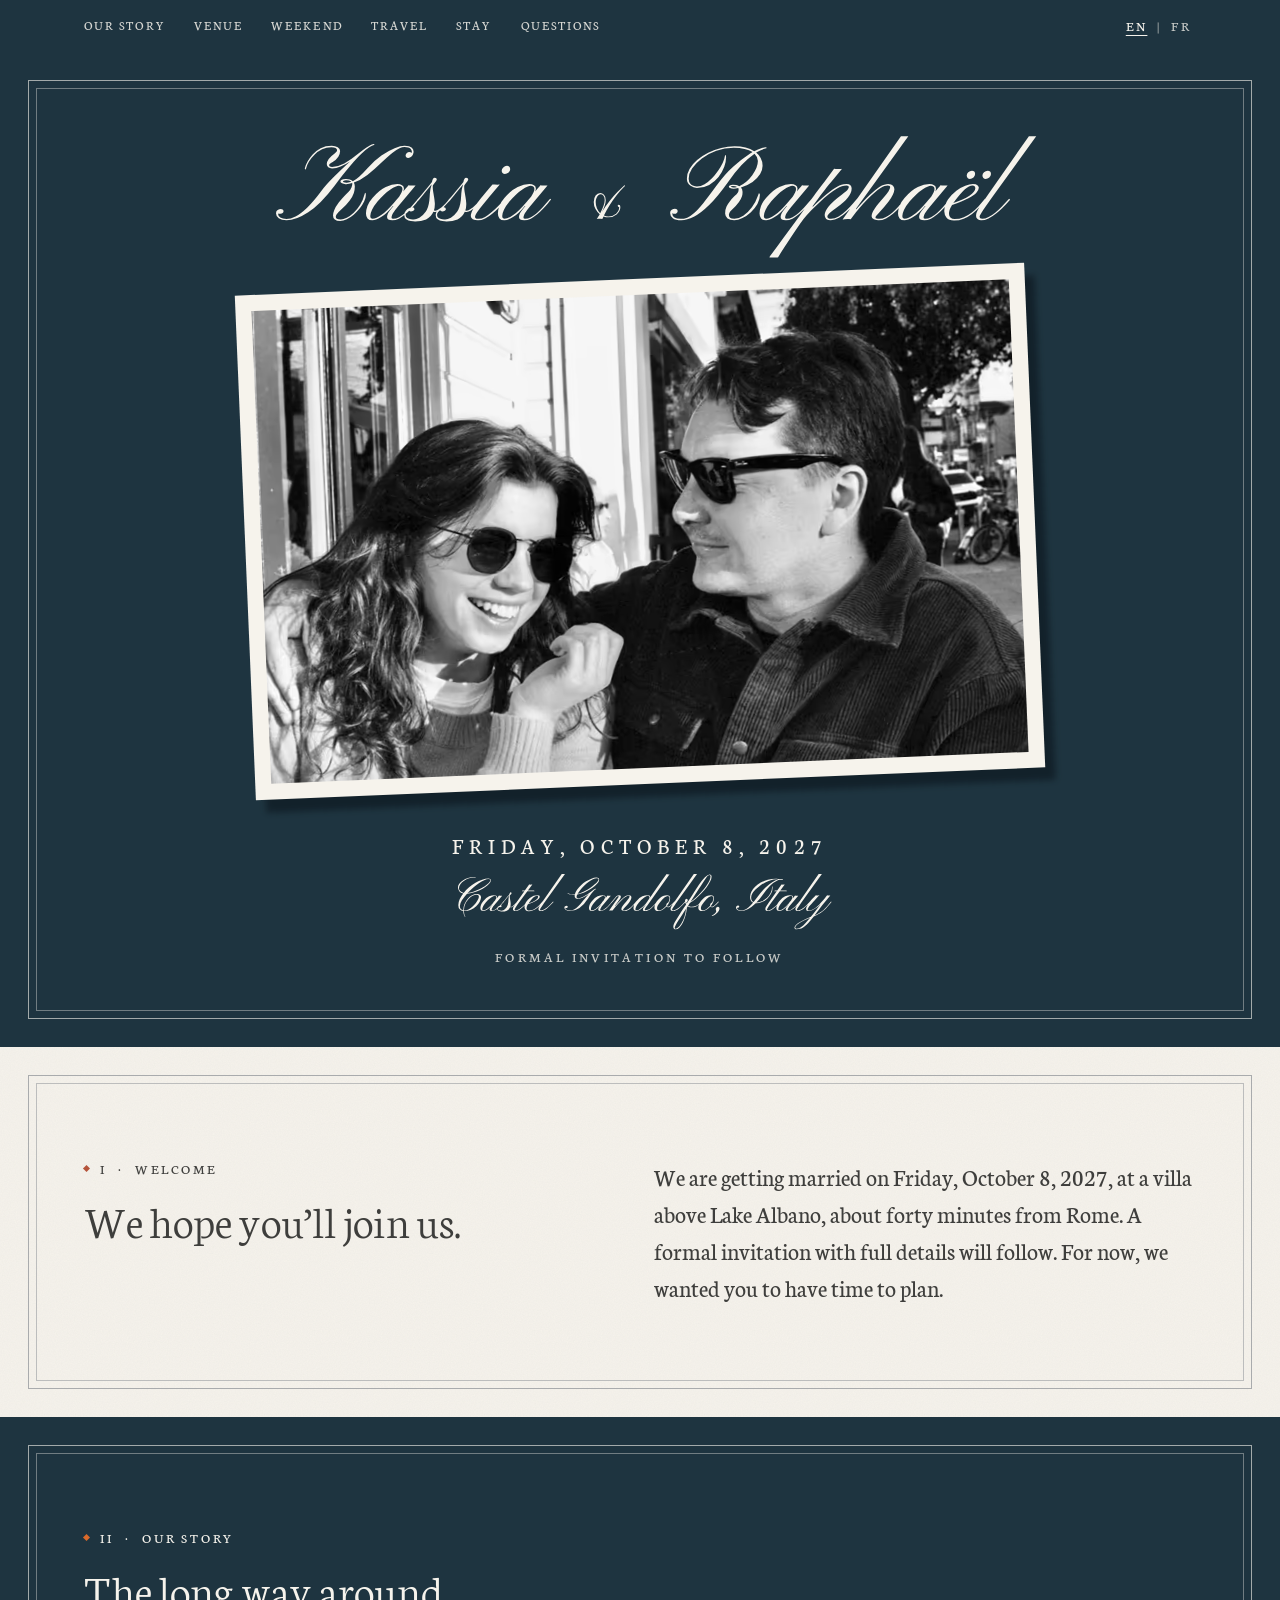
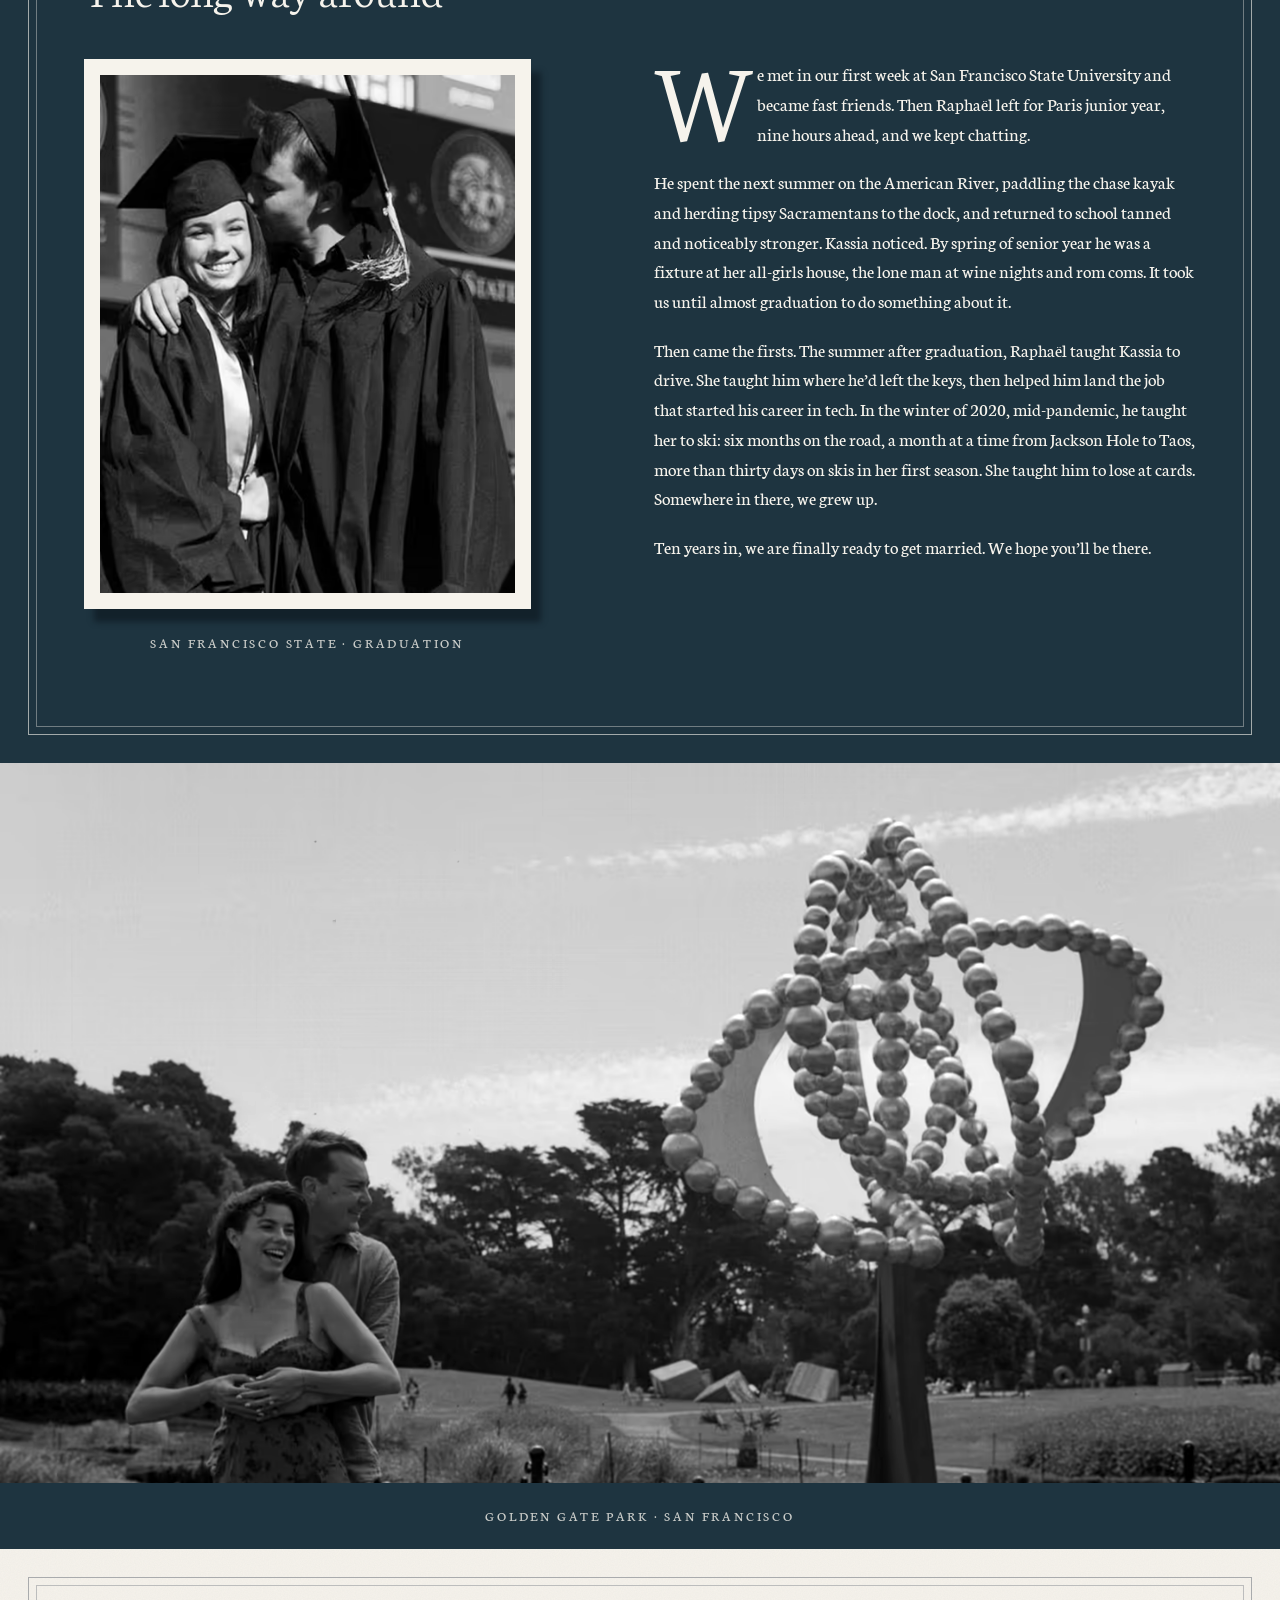
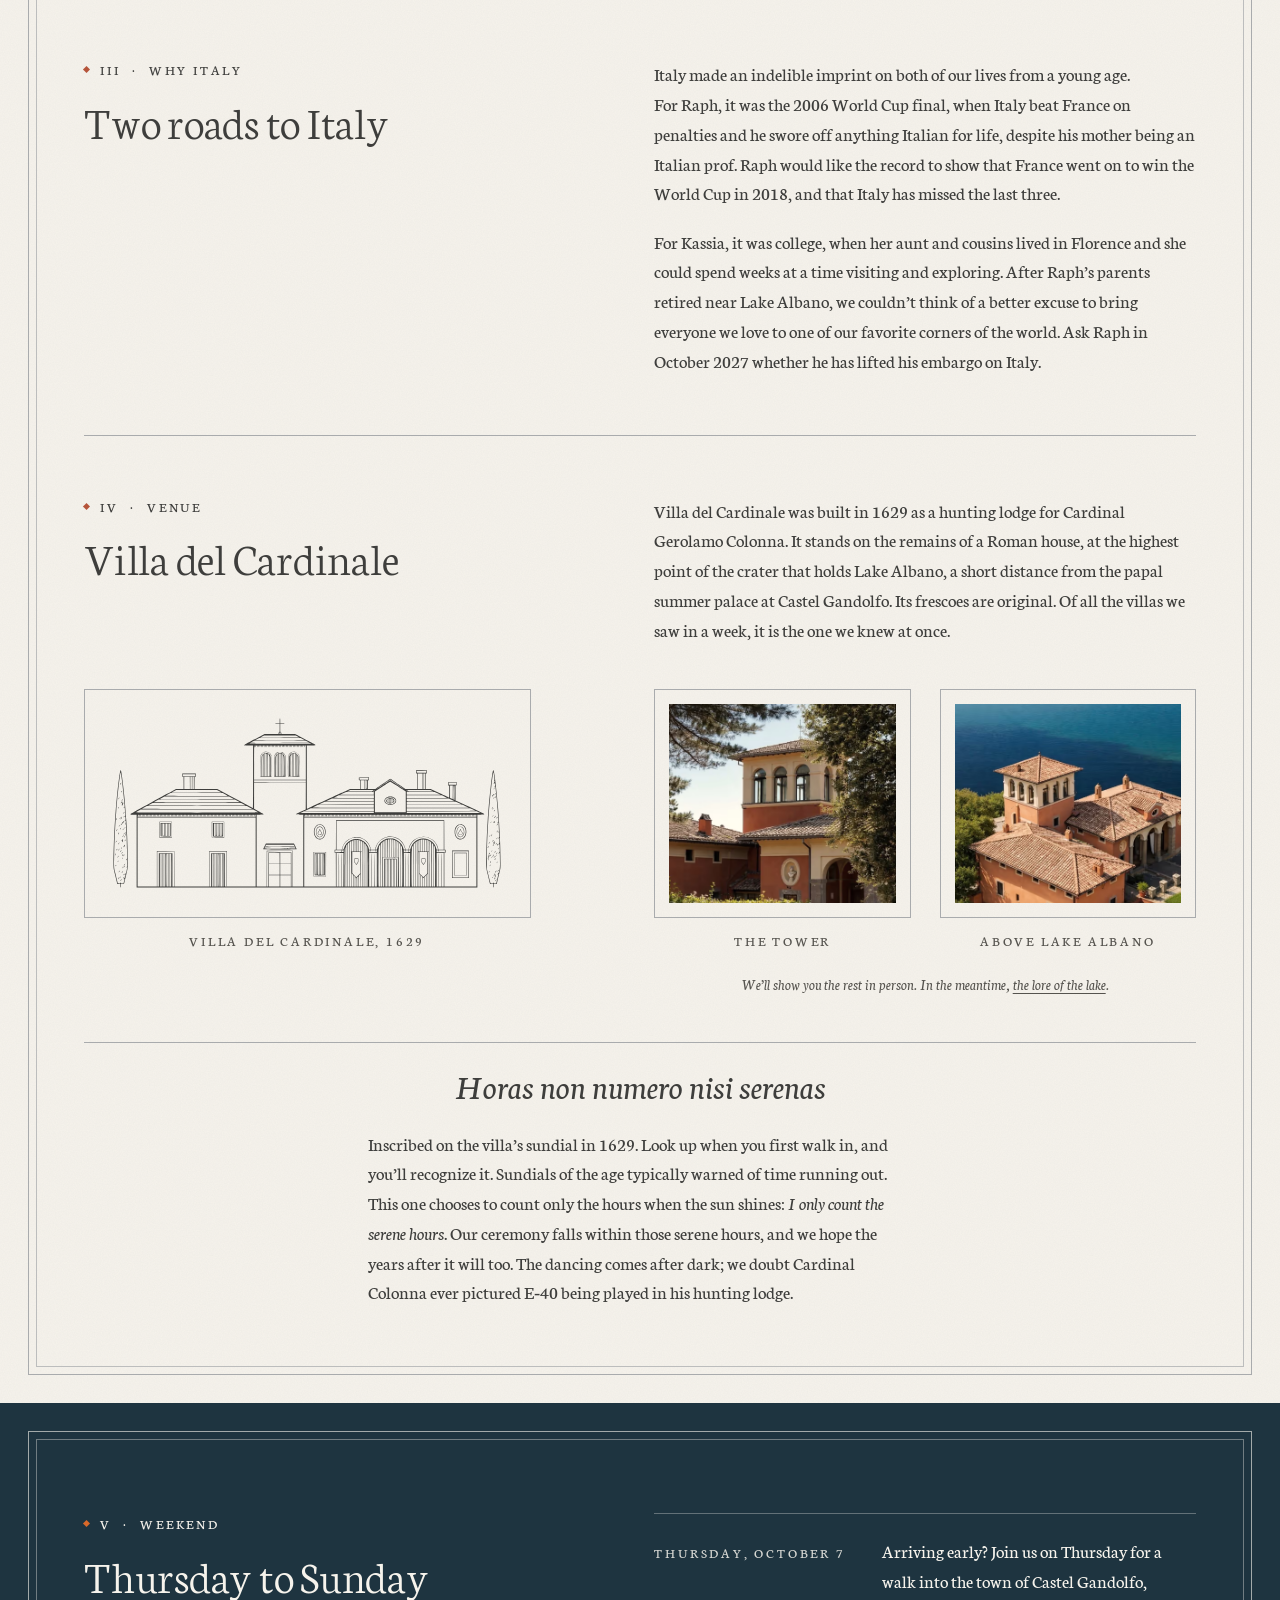
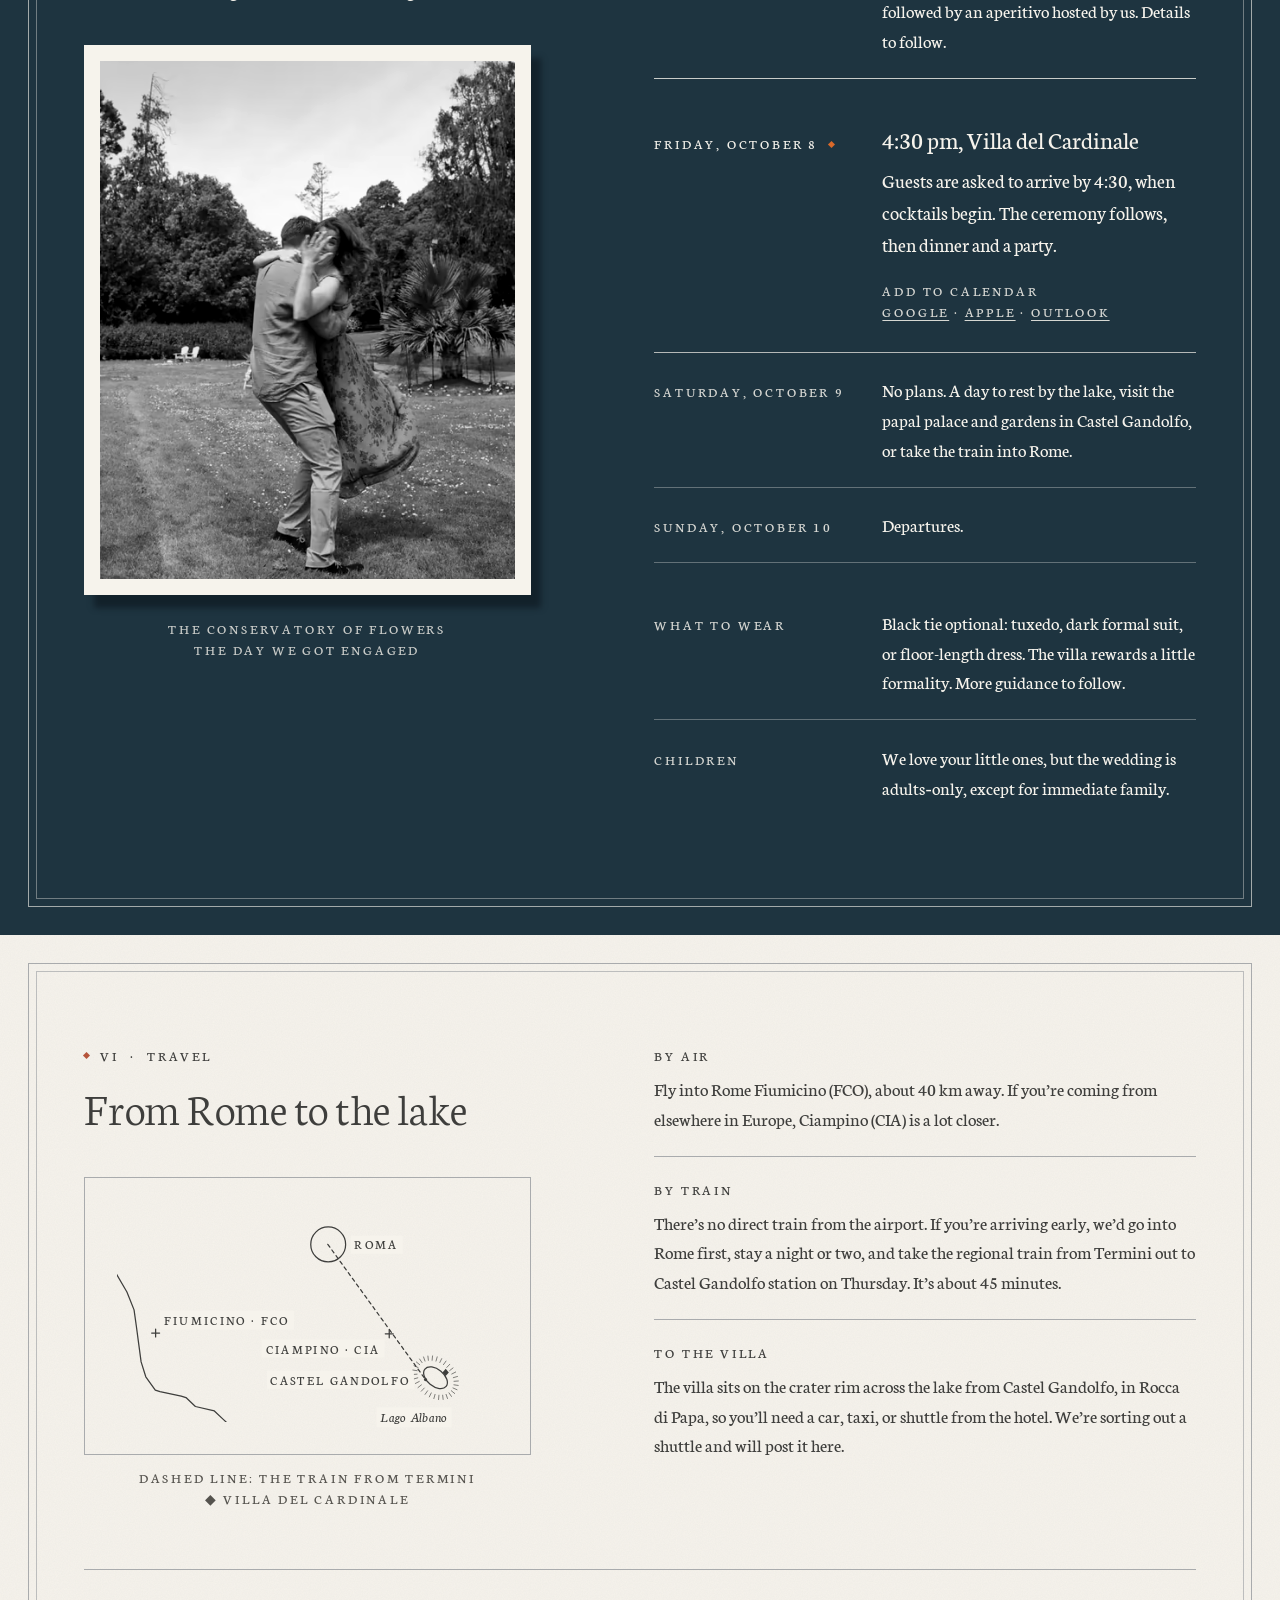
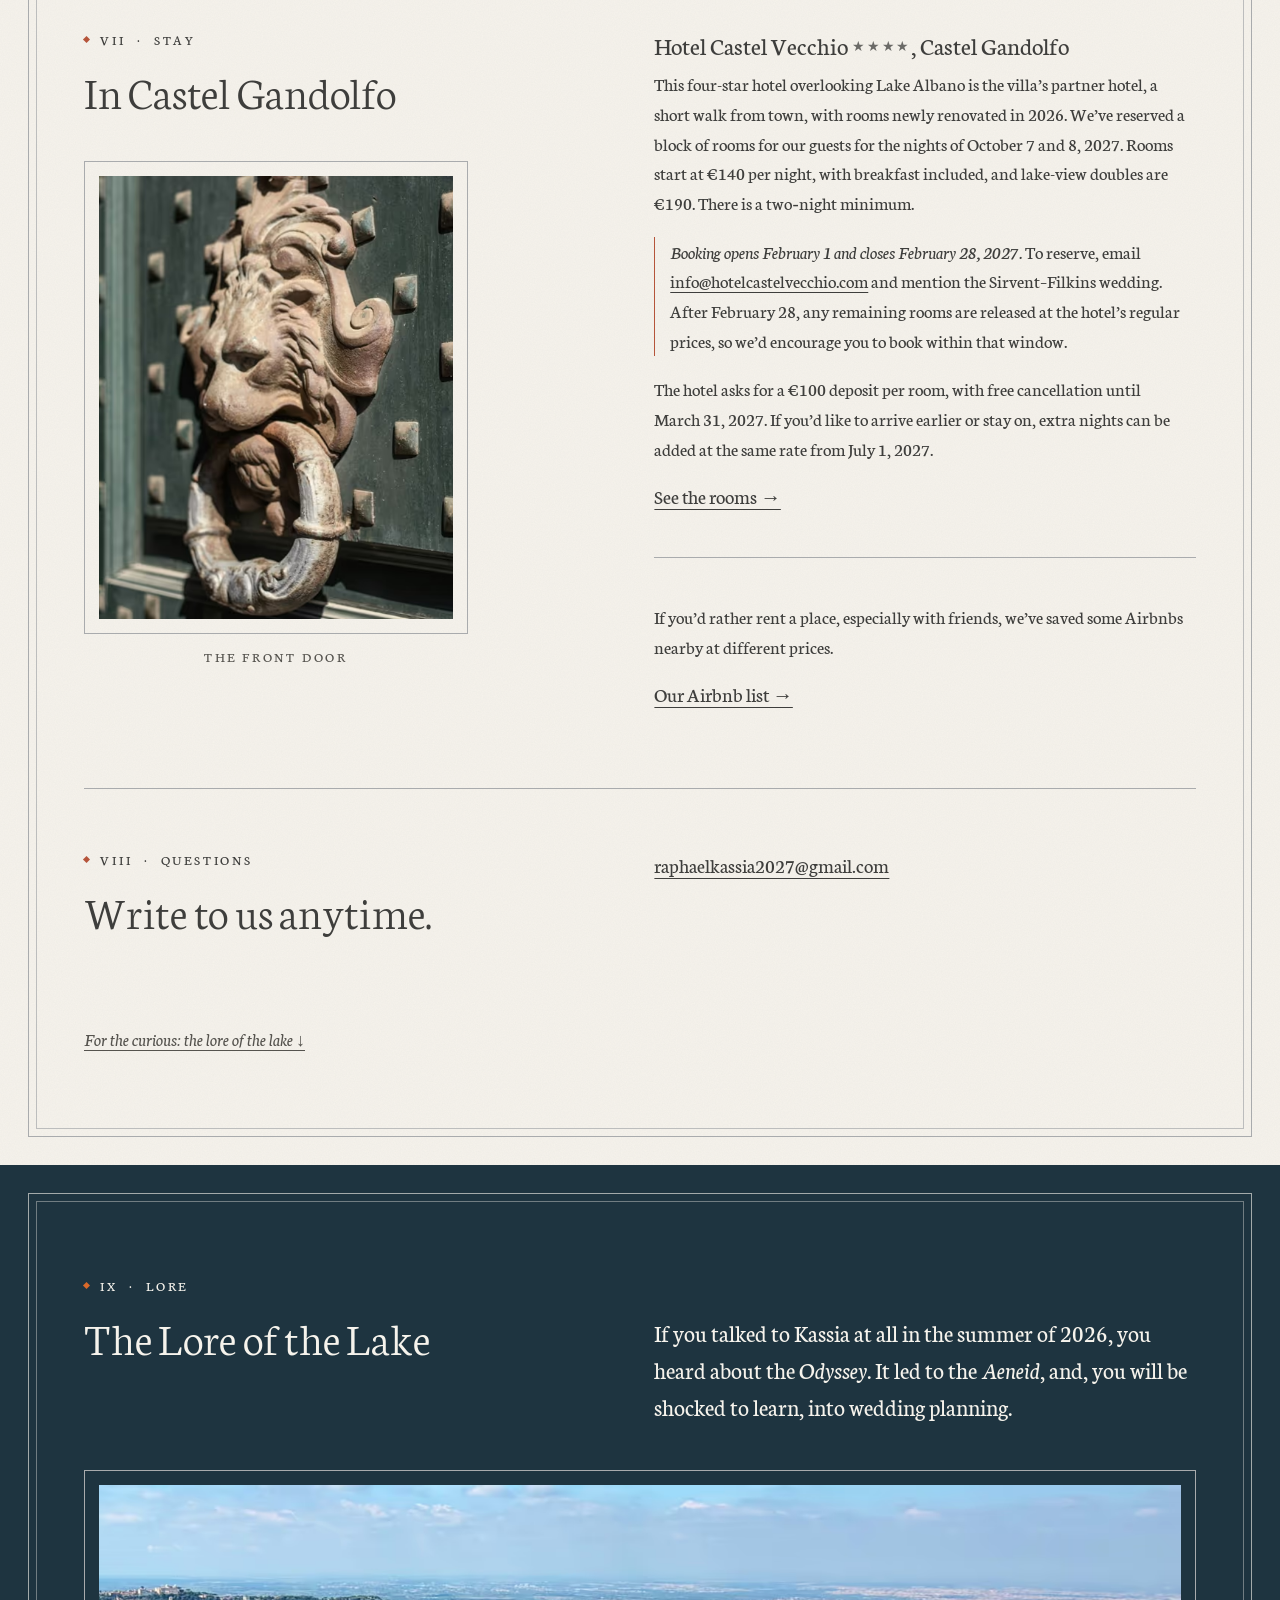
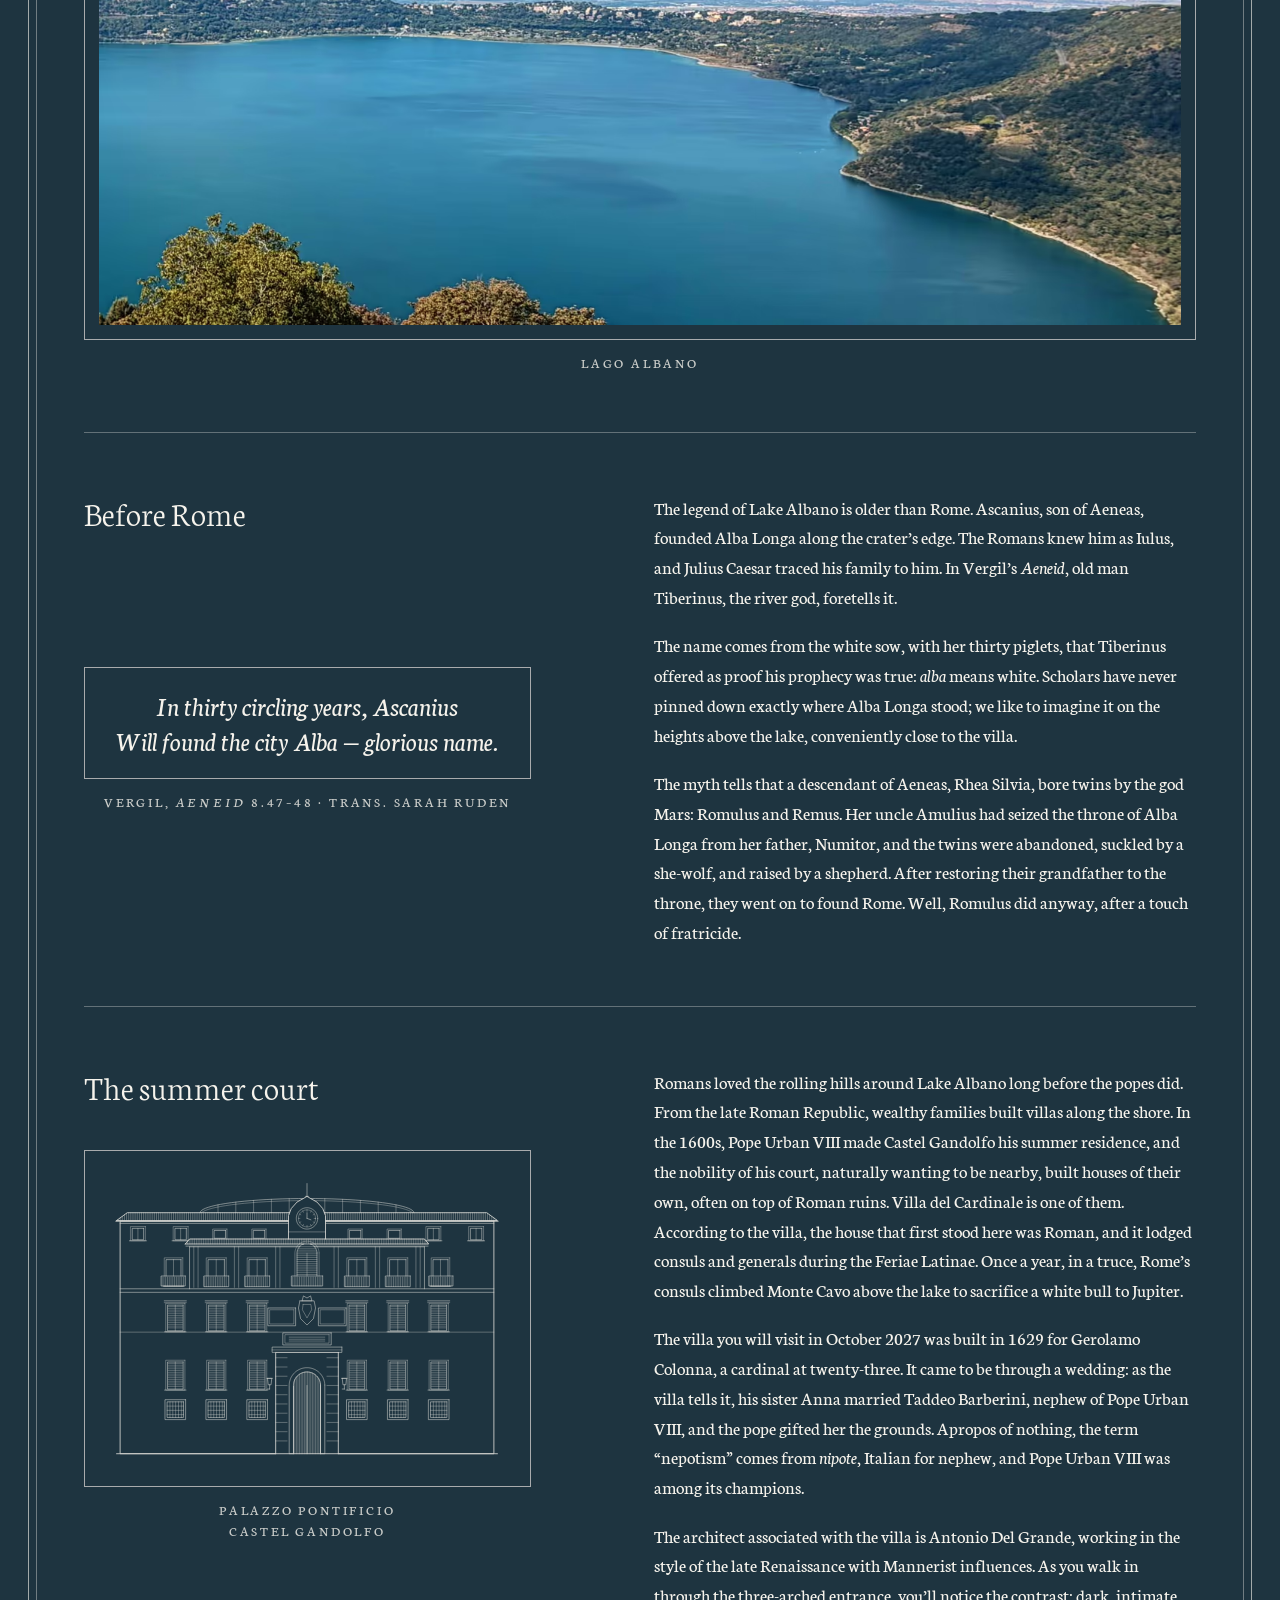
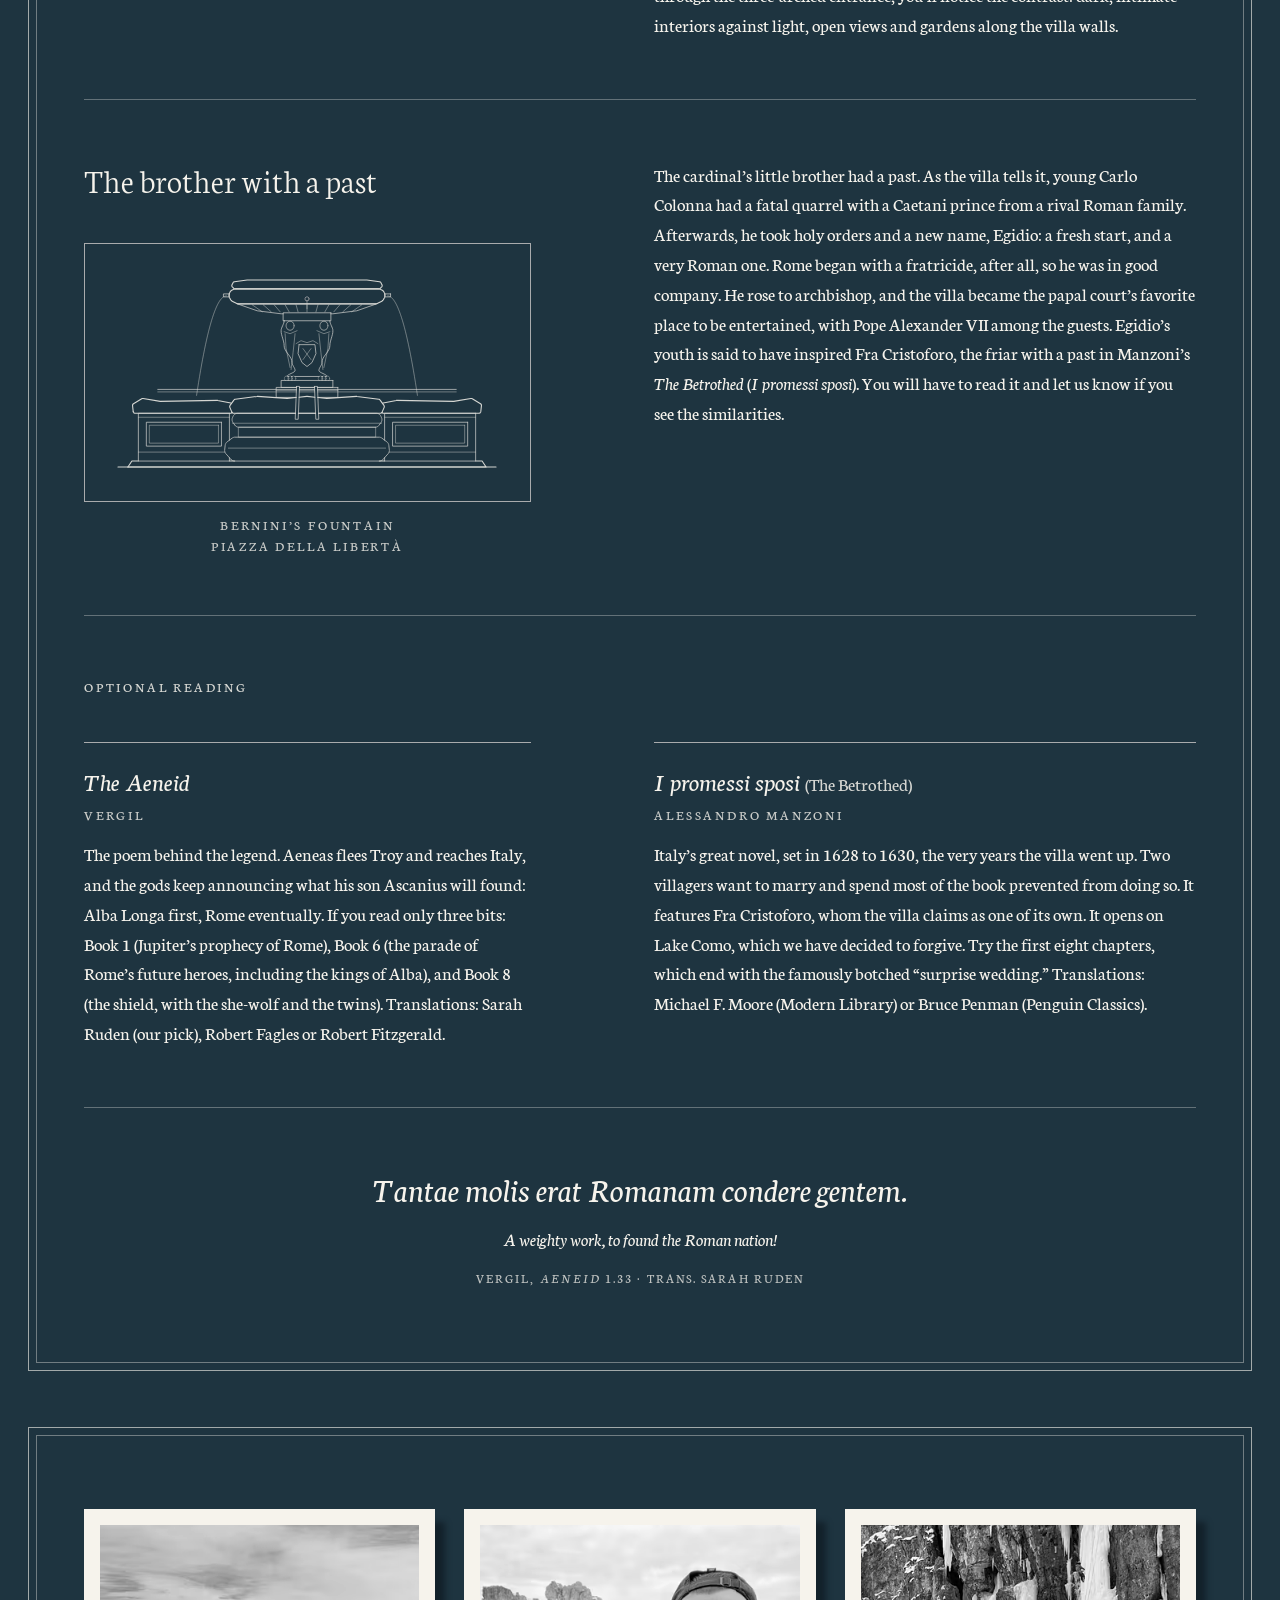
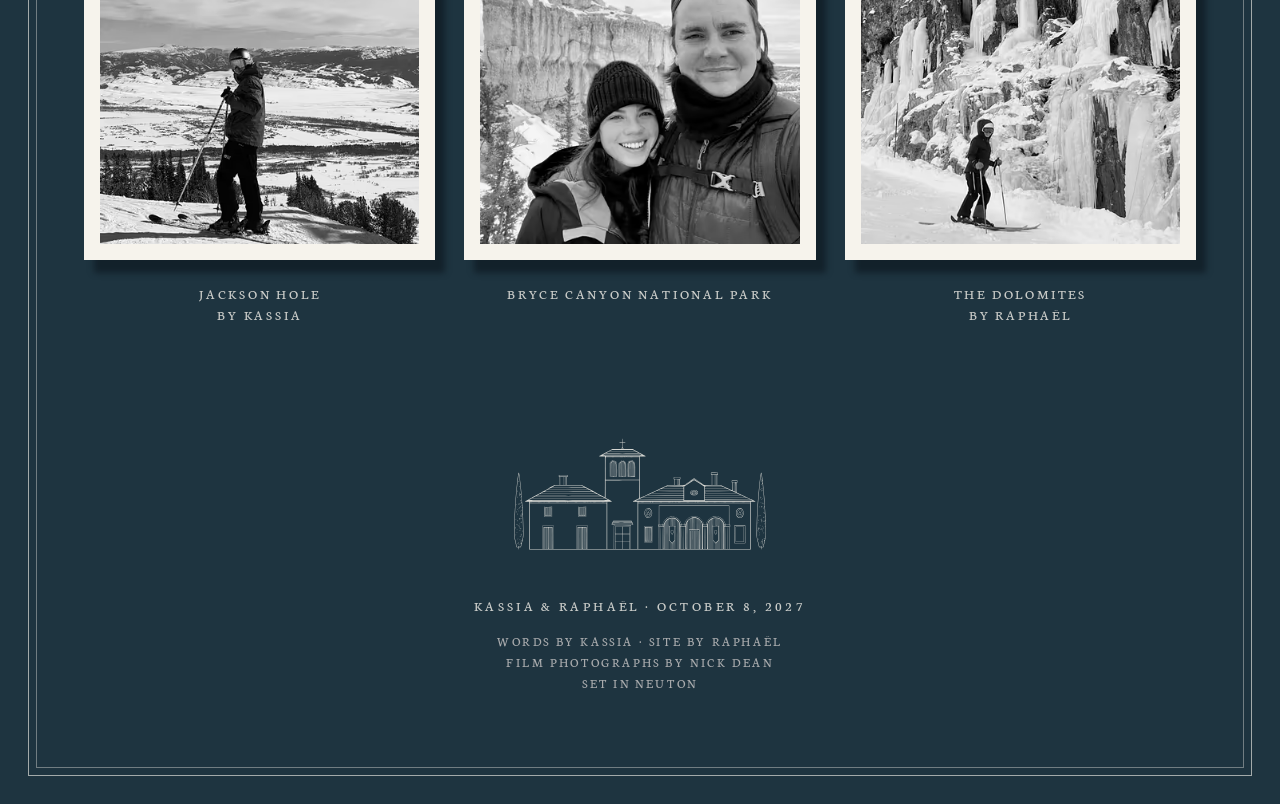
==== commit 79cffb60: "Stay: a framed photo of the hotel's lion door knocker The left column of the Stay section now shows " ====
--- a/index.html
+++ b/index.html
@@ -254,9 +254,10 @@
           <p class="label"><span class="num">VII</span><span data-t="stay_label"></span></p>
           <h2 data-t="stay_title"></h2>
         </header>
-        <!-- The hotel's lake view: left column under the heading on desktop; between heading and text on phones -->
-        <figure class="side stay-photo">
-          <picture><source type="image/avif" srcset="/images/stay-hotel-room-480.avif 480w, /images/stay-hotel-room-600.avif 600w" sizes="(min-width: 1024px) 34vw, 100vw"><source type="image/webp" srcset="/images/stay-hotel-room-480.webp 480w, /images/stay-hotel-room-600.webp 600w" sizes="(min-width: 1024px) 34vw, 100vw"><img src="/images/stay-hotel-room.jpg" width="600" height="750" loading="lazy" data-t-alt="stay_photo_alt" alt=""></picture>
+        <!-- The hotel's front door, framed and captioned like the Venue photos: left column under the heading on desktop; between heading and text on phones -->
+        <figure class="side plate framed stay-photo">
+          <div class="frame"><picture><source type="image/avif" srcset="/images/stay-hotel-door-480.avif 480w, /images/stay-hotel-door-675.avif 675w" sizes="(min-width: 1024px) 34vw, 100vw"><source type="image/webp" srcset="/images/stay-hotel-door-480.webp 480w, /images/stay-hotel-door-675.webp 675w" sizes="(min-width: 1024px) 34vw, 100vw"><img src="/images/stay-hotel-door.jpg" width="675" height="844" loading="lazy" data-t-alt="stay_photo_alt" alt=""></picture></div>
+          <figcaption data-t="stay_photo_caption"></figcaption>
         </figure>
         <div class="main">
           <!-- Room block first: the hotel's name as a small heading, the booking window set off by a hairline -->
--- a/styles.css
+++ b/styles.css
@@ -513,10 +513,12 @@
 #stay .email { line-height: var(--line); } /* the links under each Stay paragraph keep the body line, so the column stays on its rhythm */
 /* Room block at Castel Vecchio: the hotel's name a step up from body text (like Friday's time), the booking window
    set off by a thin rule on its left and a touch more weight, then a hairline before the other lodging options */
-/* The hotel photo: plain, no frame or shadow; full width on phones, the left column on desktop */
+/* The hotel's door: the Venue photo treatment (hairline frame, cream mat, no shadow, caps caption beneath),
+   a little narrower than the left column so it weighs about the same as the Venue prints */
 #stay .stay-photo { margin: 0 0 var(--s-4); }
-#stay .stay-photo img { width: 100%; height: auto; }
-@media (min-width: 1024px) { #stay .stay-photo { margin: 0; max-width: 26rem; } }
+#stay .stay-photo .frame img { aspect-ratio: 4 / 5; object-fit: cover; height: auto; }
+@media (min-width: 768px) { #stay .stay-photo { max-width: 24rem; } }
+@media (min-width: 1024px) { #stay .stay-photo { margin: 0; } }
 #stay .block { padding-bottom: var(--s-4); margin-bottom: var(--s-4); border-bottom: 1px solid var(--rule); }
 #stay .block-name { font-size: 1.35em; line-height: 1.3; margin: 0 0 var(--s-1); }
 #stay .stars { font-size: .55em; letter-spacing: .12em; vertical-align: .3em; opacity: .75; white-space: nowrap; }
